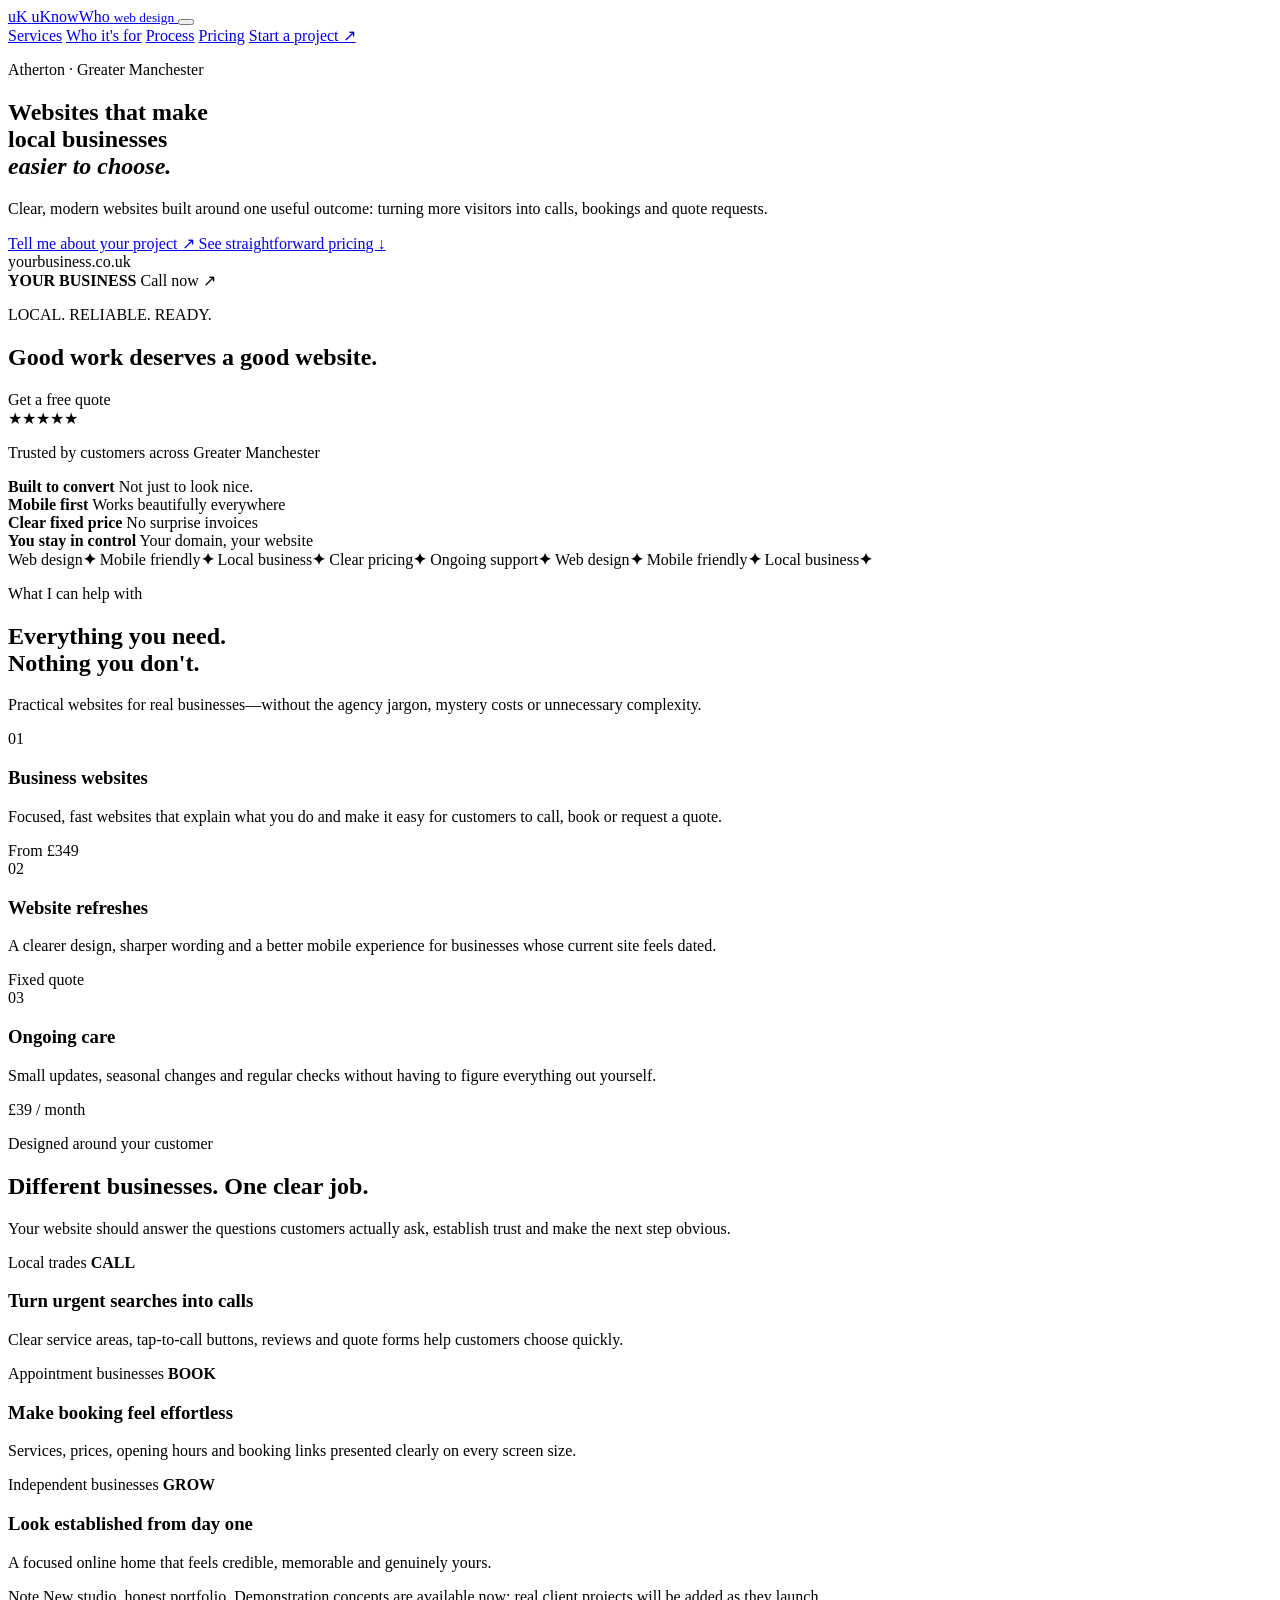
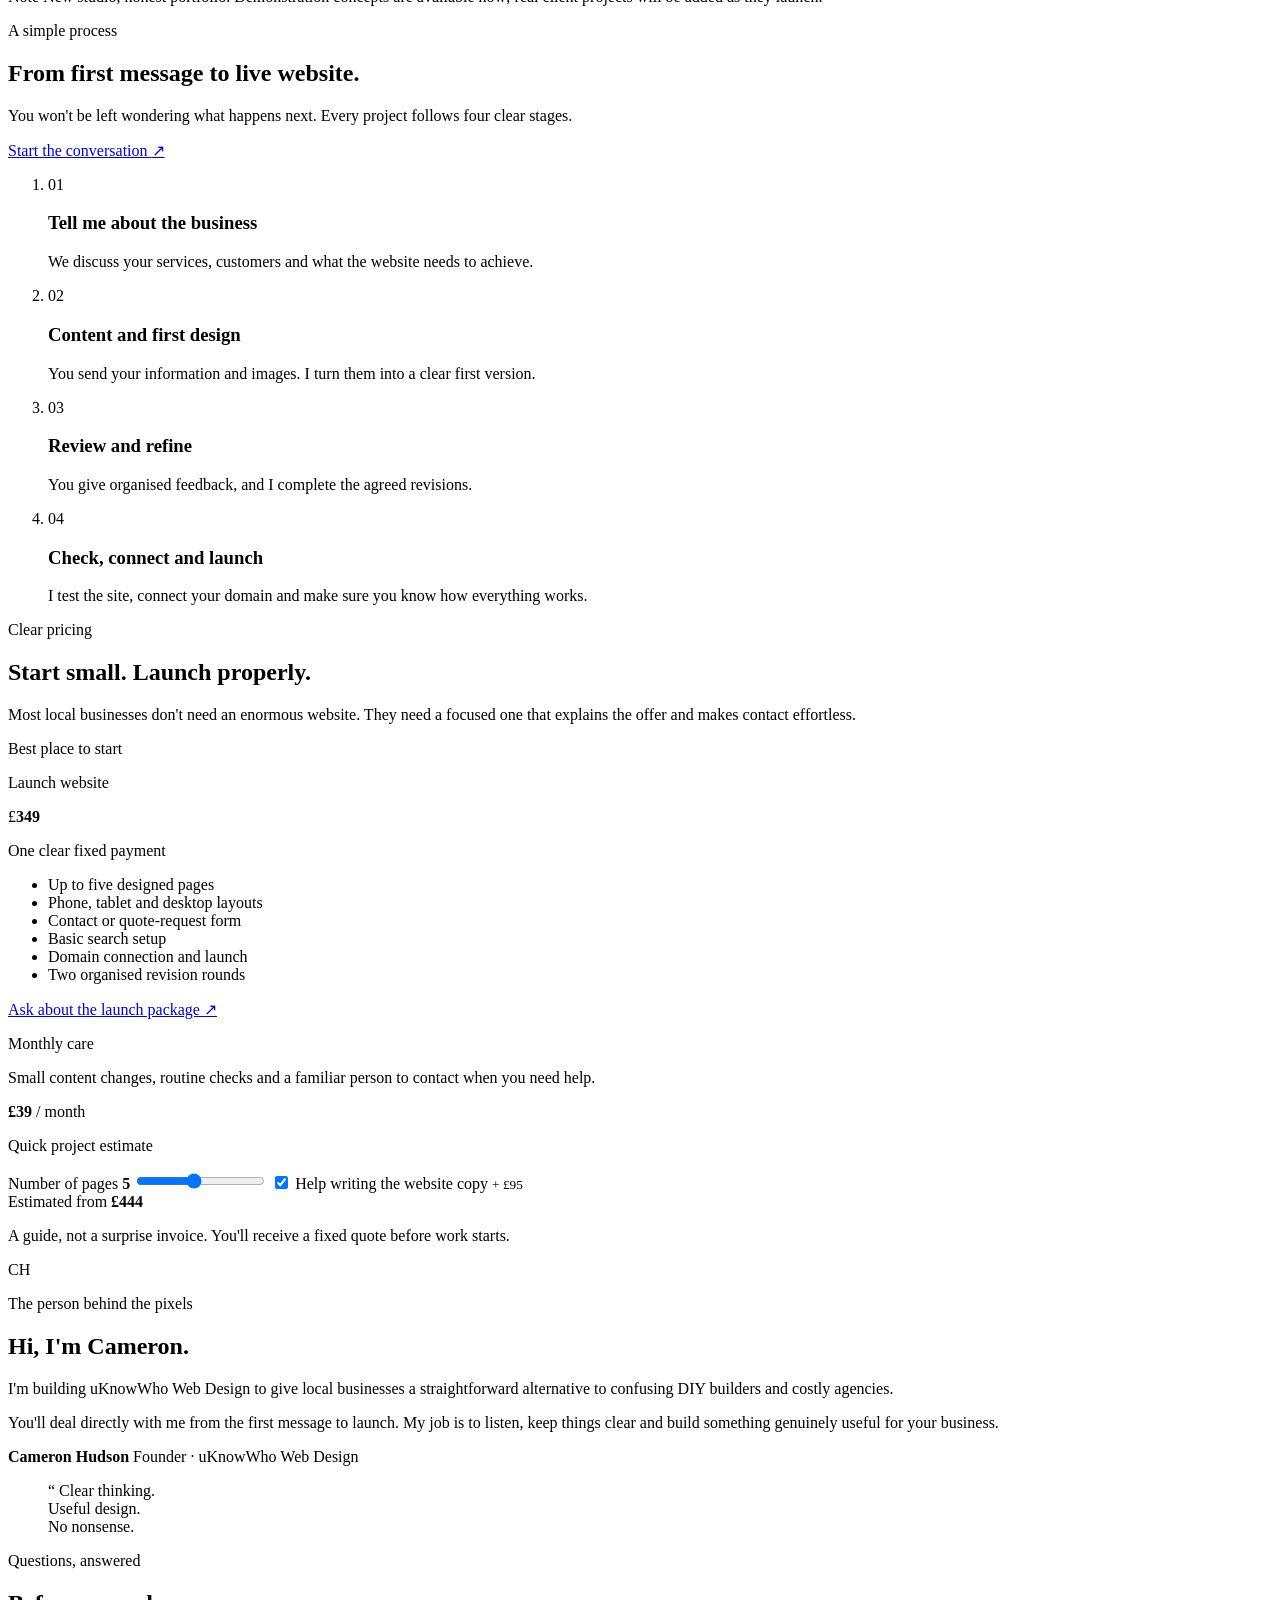
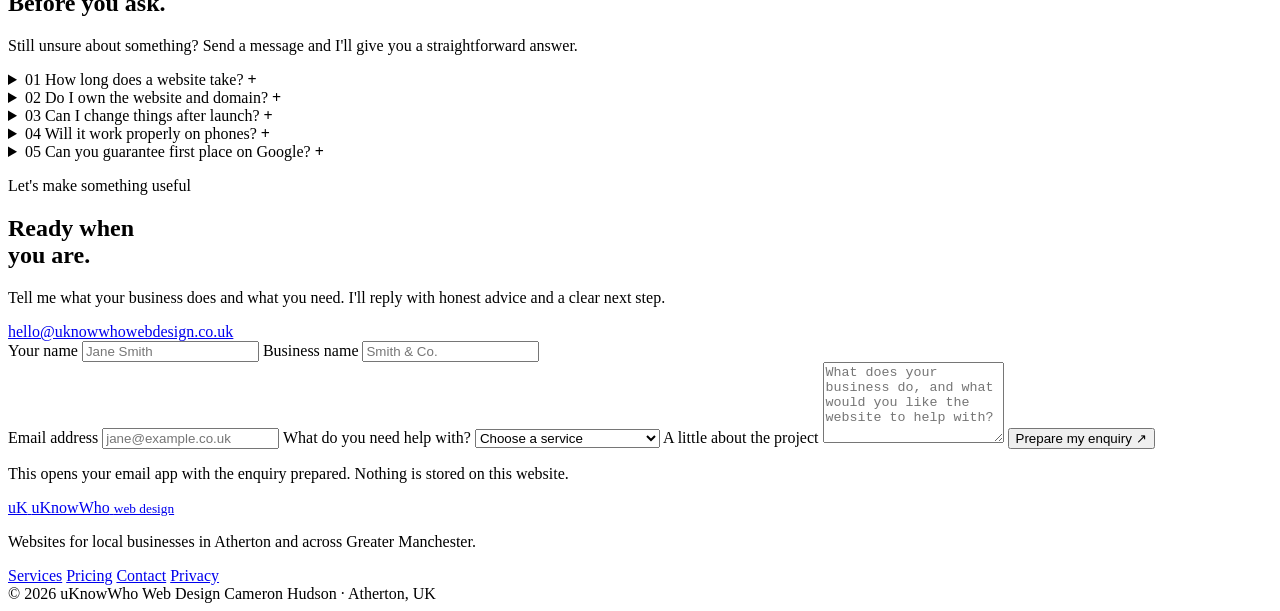
==== index.html @ abe8e31f "Add files via upload" ====
<!doctype html>
<html lang="en">
  <head>
    <meta charset="UTF-8" />
    <meta name="viewport" content="width=device-width, initial-scale=1" />
    <meta
      name="description"
      content="Clear, mobile-friendly websites for local businesses in Atherton and Greater Manchester. Fixed pricing, honest support and no agency jargon."
    />
    <meta
      name="keywords"
      content="web design Atherton, small business websites, local web designer, Greater Manchester web design"
    />
    <meta name="theme-color" content="#11120f" />
    <meta property="og:title" content="uKnowWho Web Design" />
    <meta
      property="og:description"
      content="Websites that make local businesses easier to choose."
    />
    <meta property="og:type" content="website" />
    <meta property="og:locale" content="en_GB" />
    <meta property="og:image" content="public/og.png" />
    <meta name="twitter:card" content="summary_large_image" />
    <meta name="twitter:title" content="uKnowWho Web Design" />
    <meta
      name="twitter:description"
      content="Websites that make local businesses easier to choose."
    />
    <meta name="twitter:image" content="public/og.png" />
    <title>uKnowWho Web Design | Websites for Local Businesses</title>
    <link rel="preconnect" href="https://fonts.googleapis.com" />
    <link rel="preconnect" href="https://fonts.gstatic.com" crossorigin />
    <link
      href="https://fonts.googleapis.com/css2?family=Manrope:wght@400;600;700;800&family=Space+Grotesk:wght@500;600;700&display=swap"
      rel="stylesheet"
    />
    <link rel="stylesheet" href="app/globals.css" />
    <script type="application/ld+json">
      {
        "@context": "https://schema.org",
        "@type": "ProfessionalService",
        "name": "uKnowWho Web Design",
        "description": "Clear, mobile-friendly websites for local businesses.",
        "founder": {
          "@type": "Person",
          "name": "Cameron Hudson"
        },
        "email": "hello@uknowwhowebdesign.co.uk",
        "areaServed": ["Atherton", "Greater Manchester"],
        "priceRange": "££"
      }
    </script>
    <script src="script.js" defer></script>
  </head>
  <body>
    <main>
      <header class="site-header">
        <a class="brand" href="#top" aria-label="uKnowWho Web Design home">
          <span class="brand-mark">uK</span>
          <span>uKnowWho</span>
          <small>web design</small>
        </a>

        <button
          class="menu-button"
          type="button"
          aria-label="Toggle navigation"
          aria-expanded="false"
        >
          <span></span>
          <span></span>
        </button>

        <nav class="site-nav" aria-label="Main navigation">
          <a href="#services">Services</a>
          <a href="#work">Who it's for</a>
          <a href="#process">Process</a>
          <a href="#pricing">Pricing</a>
          <a class="nav-cta" href="#contact">
            Start a project <span>↗</span>
          </a>
        </nav>
      </header>

      <section class="hero" id="top">
        <div class="hero-copy">
          <p class="eyebrow">
            <span></span>
            Atherton · Greater Manchester
          </p>
          <h1>
            Websites that make
            <br />
            local businesses
            <br />
            <em>easier to choose.</em>
          </h1>
          <p class="hero-intro">
            Clear, modern websites built around one useful outcome: turning
            more visitors into calls, bookings and quote requests.
          </p>
          <div class="hero-actions">
            <a class="button button-primary" href="#contact">
              Tell me about your project <span>↗</span>
            </a>
            <a class="text-link" href="#pricing">
              See straightforward pricing <span>↓</span>
            </a>
          </div>
        </div>

        <div class="hero-visual" aria-label="Website design preview">
          <div class="orbit orbit-one"></div>
          <div class="orbit orbit-two"></div>
          <div class="browser-card">
            <div class="browser-top">
              <div class="browser-dots">
                <span></span>
                <span></span>
                <span></span>
              </div>
              <div class="browser-url">yourbusiness.co.uk</div>
            </div>
            <div class="browser-body">
              <div class="mock-nav">
                <strong>YOUR BUSINESS</strong>
                <span>Call now ↗</span>
              </div>
              <div class="mock-copy">
                <p>LOCAL. RELIABLE. READY.</p>
                <h2>Good work deserves a good website.</h2>
                <div class="mock-button">Get a free quote</div>
              </div>
              <div class="mock-proof">
                <span>★★★★★</span>
                <p>Trusted by customers across Greater Manchester</p>
              </div>
            </div>
          </div>
          <div class="result-badge">
            <strong>Built to convert</strong>
            <span>Not just to look nice.</span>
          </div>
        </div>

        <div class="hero-proof">
          <div>
            <strong>Mobile first</strong>
            <span>Works beautifully everywhere</span>
          </div>
          <div>
            <strong>Clear fixed price</strong>
            <span>No surprise invoices</span>
          </div>
          <div>
            <strong>You stay in control</strong>
            <span>Your domain, your website</span>
          </div>
        </div>
      </section>

      <section class="marquee" aria-label="Services summary">
        <div>
          <span>Web design</span><b>✦</b>
          <span>Mobile friendly</span><b>✦</b>
          <span>Local business</span><b>✦</b>
          <span>Clear pricing</span><b>✦</b>
          <span>Ongoing support</span><b>✦</b>
          <span>Web design</span><b>✦</b>
          <span>Mobile friendly</span><b>✦</b>
          <span>Local business</span><b>✦</b>
        </div>
      </section>

      <section class="section services-section" id="services">
        <div class="section-heading">
          <p class="kicker">What I can help with</p>
          <h2>
            Everything you need.
            <br />
            Nothing you don't.
          </h2>
          <p>
            Practical websites for real businesses—without the agency jargon,
            mystery costs or unnecessary complexity.
          </p>
        </div>

        <div class="service-list">
          <article class="service-card">
            <span class="service-number">01</span>
            <div>
              <h3>Business websites</h3>
              <p>
                Focused, fast websites that explain what you do and make it easy
                for customers to call, book or request a quote.
              </p>
            </div>
            <span class="service-tag">From £349</span>
          </article>
          <article class="service-card">
            <span class="service-number">02</span>
            <div>
              <h3>Website refreshes</h3>
              <p>
                A clearer design, sharper wording and a better mobile experience
                for businesses whose current site feels dated.
              </p>
            </div>
            <span class="service-tag">Fixed quote</span>
          </article>
          <article class="service-card">
            <span class="service-number">03</span>
            <div>
              <h3>Ongoing care</h3>
              <p>
                Small updates, seasonal changes and regular checks without
                having to figure everything out yourself.
              </p>
            </div>
            <span class="service-tag">£39 / month</span>
          </article>
        </div>
      </section>

      <section class="section outcomes-section" id="work">
        <div class="section-heading split-heading">
          <div>
            <p class="kicker">Designed around your customer</p>
            <h2>Different businesses. One clear job.</h2>
          </div>
          <p>
            Your website should answer the questions customers actually ask,
            establish trust and make the next step obvious.
          </p>
        </div>

        <div class="outcome-grid">
          <article class="outcome-card outcome-1">
            <div class="outcome-top">
              <span>Local trades</span>
              <b>CALL</b>
            </div>
            <div>
              <h3>Turn urgent searches into calls</h3>
              <p>
                Clear service areas, tap-to-call buttons, reviews and quote
                forms help customers choose quickly.
              </p>
            </div>
          </article>
          <article class="outcome-card outcome-2">
            <div class="outcome-top">
              <span>Appointment businesses</span>
              <b>BOOK</b>
            </div>
            <div>
              <h3>Make booking feel effortless</h3>
              <p>
                Services, prices, opening hours and booking links presented
                clearly on every screen size.
              </p>
            </div>
          </article>
          <article class="outcome-card outcome-3">
            <div class="outcome-top">
              <span>Independent businesses</span>
              <b>GROW</b>
            </div>
            <div>
              <h3>Look established from day one</h3>
              <p>
                A focused online home that feels credible, memorable and
                genuinely yours.
              </p>
            </div>
          </article>
        </div>
        <p class="honesty-note">
          <span>Note</span>
          New studio, honest portfolio. Demonstration concepts are available
          now; real client projects will be added as they launch.
        </p>
      </section>

      <section class="section process-section" id="process">
        <div class="process-intro">
          <p class="kicker">A simple process</p>
          <h2>From first message to live website.</h2>
          <p>
            You won't be left wondering what happens next. Every project follows
            four clear stages.
          </p>
          <a class="text-link light-link" href="#contact">
            Start the conversation <span>↗</span>
          </a>
        </div>
        <ol class="process-list">
          <li>
            <span>01</span>
            <div>
              <h3>Tell me about the business</h3>
              <p>
                We discuss your services, customers and what the website needs
                to achieve.
              </p>
            </div>
          </li>
          <li>
            <span>02</span>
            <div>
              <h3>Content and first design</h3>
              <p>
                You send your information and images. I turn them into a clear
                first version.
              </p>
            </div>
          </li>
          <li>
            <span>03</span>
            <div>
              <h3>Review and refine</h3>
              <p>
                You give organised feedback, and I complete the agreed
                revisions.
              </p>
            </div>
          </li>
          <li>
            <span>04</span>
            <div>
              <h3>Check, connect and launch</h3>
              <p>
                I test the site, connect your domain and make sure you know how
                everything works.
              </p>
            </div>
          </li>
        </ol>
      </section>

      <section class="section pricing-section" id="pricing">
        <div class="section-heading split-heading">
          <div>
            <p class="kicker">Clear pricing</p>
            <h2>Start small. Launch properly.</h2>
          </div>
          <p>
            Most local businesses don't need an enormous website. They need a
            focused one that explains the offer and makes contact effortless.
          </p>
        </div>

        <div class="pricing-layout">
          <article class="price-card featured">
            <div class="popular-label">Best place to start</div>
            <p class="price-name">Launch website</p>
            <div class="price"><span>£</span><strong>349</strong></div>
            <p class="price-detail">One clear fixed payment</p>
            <ul>
              <li>Up to five designed pages</li>
              <li>Phone, tablet and desktop layouts</li>
              <li>Contact or quote-request form</li>
              <li>Basic search setup</li>
              <li>Domain connection and launch</li>
              <li>Two organised revision rounds</li>
            </ul>
            <a class="button button-dark" href="#contact">
              Ask about the launch package <span>↗</span>
            </a>
          </article>

          <div class="pricing-side">
            <article class="price-card compact">
              <div>
                <p class="price-name">Monthly care</p>
                <p>
                  Small content changes, routine checks and a familiar person to
                  contact when you need help.
                </p>
              </div>
              <div class="compact-price">
                <strong>£39</strong>
                <span>/ month</span>
              </div>
            </article>

            <article class="estimator">
              <p class="price-name">Quick project estimate</p>
              <label for="pages">
                Number of pages <strong id="page-count">5</strong>
              </label>
              <input id="pages" type="range" min="1" max="10" value="5" />
              <label class="check-row">
                <input id="copy-help" type="checkbox" checked />
                <span>
                  Help writing the website copy
                  <small>+ £95</small>
                </span>
              </label>
              <div class="estimate-result">
                <span>Estimated from</span>
                <strong id="estimate-price">£444</strong>
              </div>
              <p class="estimate-note">
                A guide, not a surprise invoice. You'll receive a fixed quote
                before work starts.
              </p>
            </article>
          </div>
        </div>
      </section>

      <section class="section about-section">
        <div class="about-card">
          <div class="about-monogram">CH</div>
          <div class="about-copy">
            <p class="kicker">The person behind the pixels</p>
            <h2>Hi, I'm Cameron.</h2>
            <p>
              I'm building uKnowWho Web Design to give local businesses a
              straightforward alternative to confusing DIY builders and costly
              agencies.
            </p>
            <p>
              You'll deal directly with me from the first message to launch. My
              job is to listen, keep things clear and build something genuinely
              useful for your business.
            </p>
            <div class="signature">
              <strong>Cameron Hudson</strong>
              <span>Founder · uKnowWho Web Design</span>
            </div>
          </div>
          <blockquote>
            <span>“</span>
            Clear thinking.
            <br />
            Useful design.
            <br />
            No nonsense.
          </blockquote>
        </div>
      </section>

      <section class="section faq-section">
        <div class="faq-heading">
          <p class="kicker">Questions, answered</p>
          <h2>Before you ask.</h2>
          <p>
            Still unsure about something? Send a message and I'll give you a
            straightforward answer.
          </p>
        </div>
        <div class="faq-list">
          <details>
            <summary>
              <span>01</span>
              How long does a website take?
              <b>+</b>
            </summary>
            <p>
              A straightforward business website normally takes 7–14 days after
              I receive your text, images and feedback. More complex projects
              are scheduled separately.
            </p>
          </details>
          <details>
            <summary>
              <span>02</span>
              Do I own the website and domain?
              <b>+</b>
            </summary>
            <p>
              Yes. Your domain and website account stay in your name. I can help
              set everything up, but you remain in control.
            </p>
          </details>
          <details>
            <summary>
              <span>03</span>
              Can I change things after launch?
              <b>+</b>
            </summary>
            <p>
              Yes. You can make changes yourself, request one-off updates, or
              choose the monthly care plan for ongoing help.
            </p>
          </details>
          <details>
            <summary>
              <span>04</span>
              Will it work properly on phones?
              <b>+</b>
            </summary>
            <p>
              Absolutely. Every website is designed and checked for phones,
              tablets and desktop screens before launch.
            </p>
          </details>
          <details>
            <summary>
              <span>05</span>
              Can you guarantee first place on Google?
              <b>+</b>
            </summary>
            <p>
              No honest designer can guarantee that. I build clean,
              search-friendly pages and can help you connect your Google
              Business Profile, but rankings depend on competition, reputation
              and ongoing marketing.
            </p>
          </details>
        </div>
      </section>

      <section class="contact-section" id="contact">
        <div class="contact-copy">
          <p class="kicker">Let's make something useful</p>
          <h2>
            Ready when
            <br />
            you are<span>.</span>
          </h2>
          <p>
            Tell me what your business does and what you need. I'll reply with
            honest advice and a clear next step.
          </p>
          <a data-contact-email href="mailto:hello@uknowwhowebdesign.co.uk">
            hello@uknowwhowebdesign.co.uk
          </a>
        </div>

        <form class="contact-form" id="contact-form">
          <div class="field-row">
            <label>
              Your name
              <input
                name="name"
                type="text"
                placeholder="Jane Smith"
                required
              />
            </label>
            <label>
              Business name
              <input
                name="business"
                type="text"
                placeholder="Smith & Co."
              />
            </label>
          </div>
          <label>
            Email address
            <input
              name="email"
              type="email"
              placeholder="jane@example.co.uk"
              required
            />
          </label>
          <label>
            What do you need help with?
            <select name="service" required>
              <option value="" disabled selected>Choose a service</option>
              <option>New business website</option>
              <option>Refresh an existing website</option>
              <option>Website care and updates</option>
              <option>Not sure yet</option>
            </select>
          </label>
          <label>
            A little about the project
            <textarea
              name="message"
              rows="5"
              placeholder="What does your business do, and what would you like the website to help with?"
              required
            ></textarea>
          </label>
          <button class="button button-primary form-button" type="submit">
            Prepare my enquiry <span>↗</span>
          </button>
          <p class="form-note">
            This opens your email app with the enquiry prepared. Nothing is
            stored on this website.
          </p>
        </form>
      </section>

      <footer>
        <a class="brand footer-brand" href="#top">
          <span class="brand-mark">uK</span>
          <span>uKnowWho</span>
          <small>web design</small>
        </a>
        <p>
          Websites for local businesses in Atherton and across Greater
          Manchester.
        </p>
        <div class="footer-links">
          <a href="#services">Services</a>
          <a href="#pricing">Pricing</a>
          <a href="#contact">Contact</a>
          <a href="privacy.html">Privacy</a>
        </div>
        <div class="footer-bottom">
          <span>© <span id="current-year"></span> uKnowWho Web Design</span>
          <span>Cameron Hudson · Atherton, UK</span>
        </div>
      </footer>
    </main>
  </body>
</html>
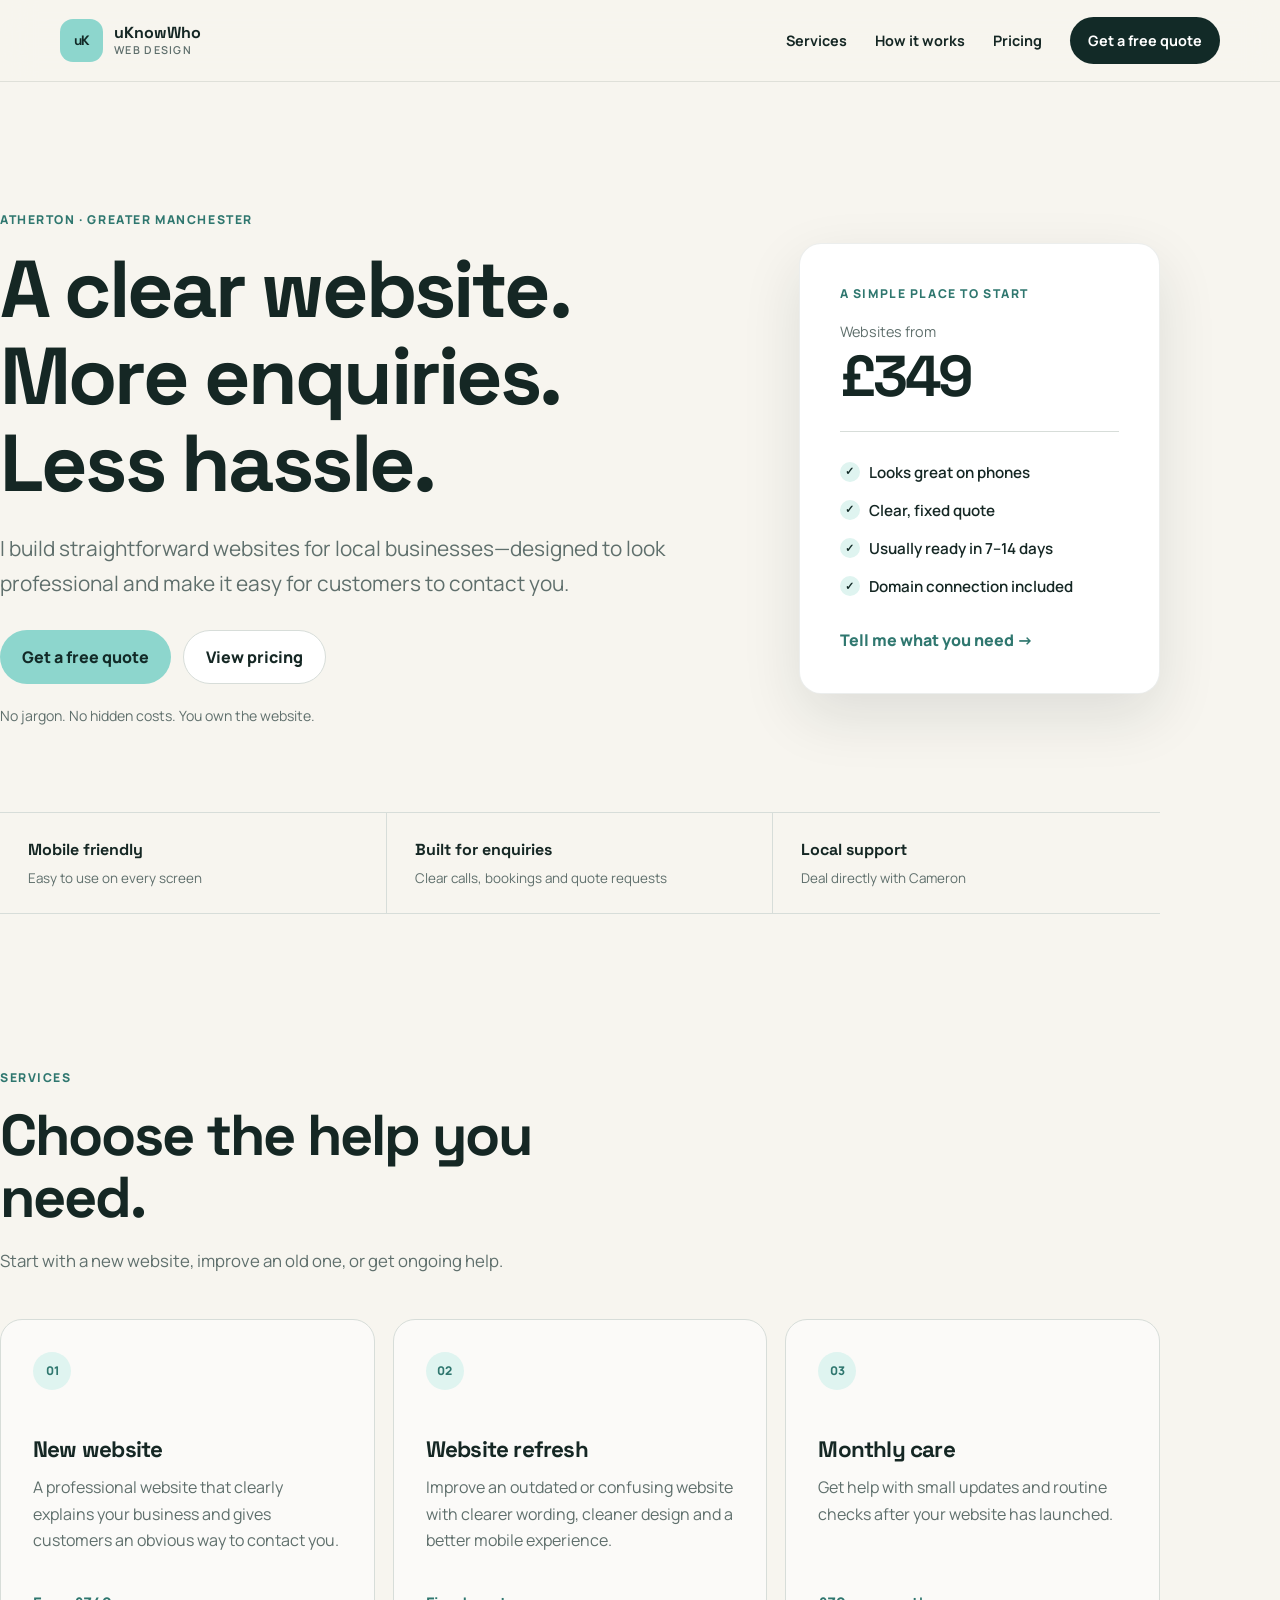
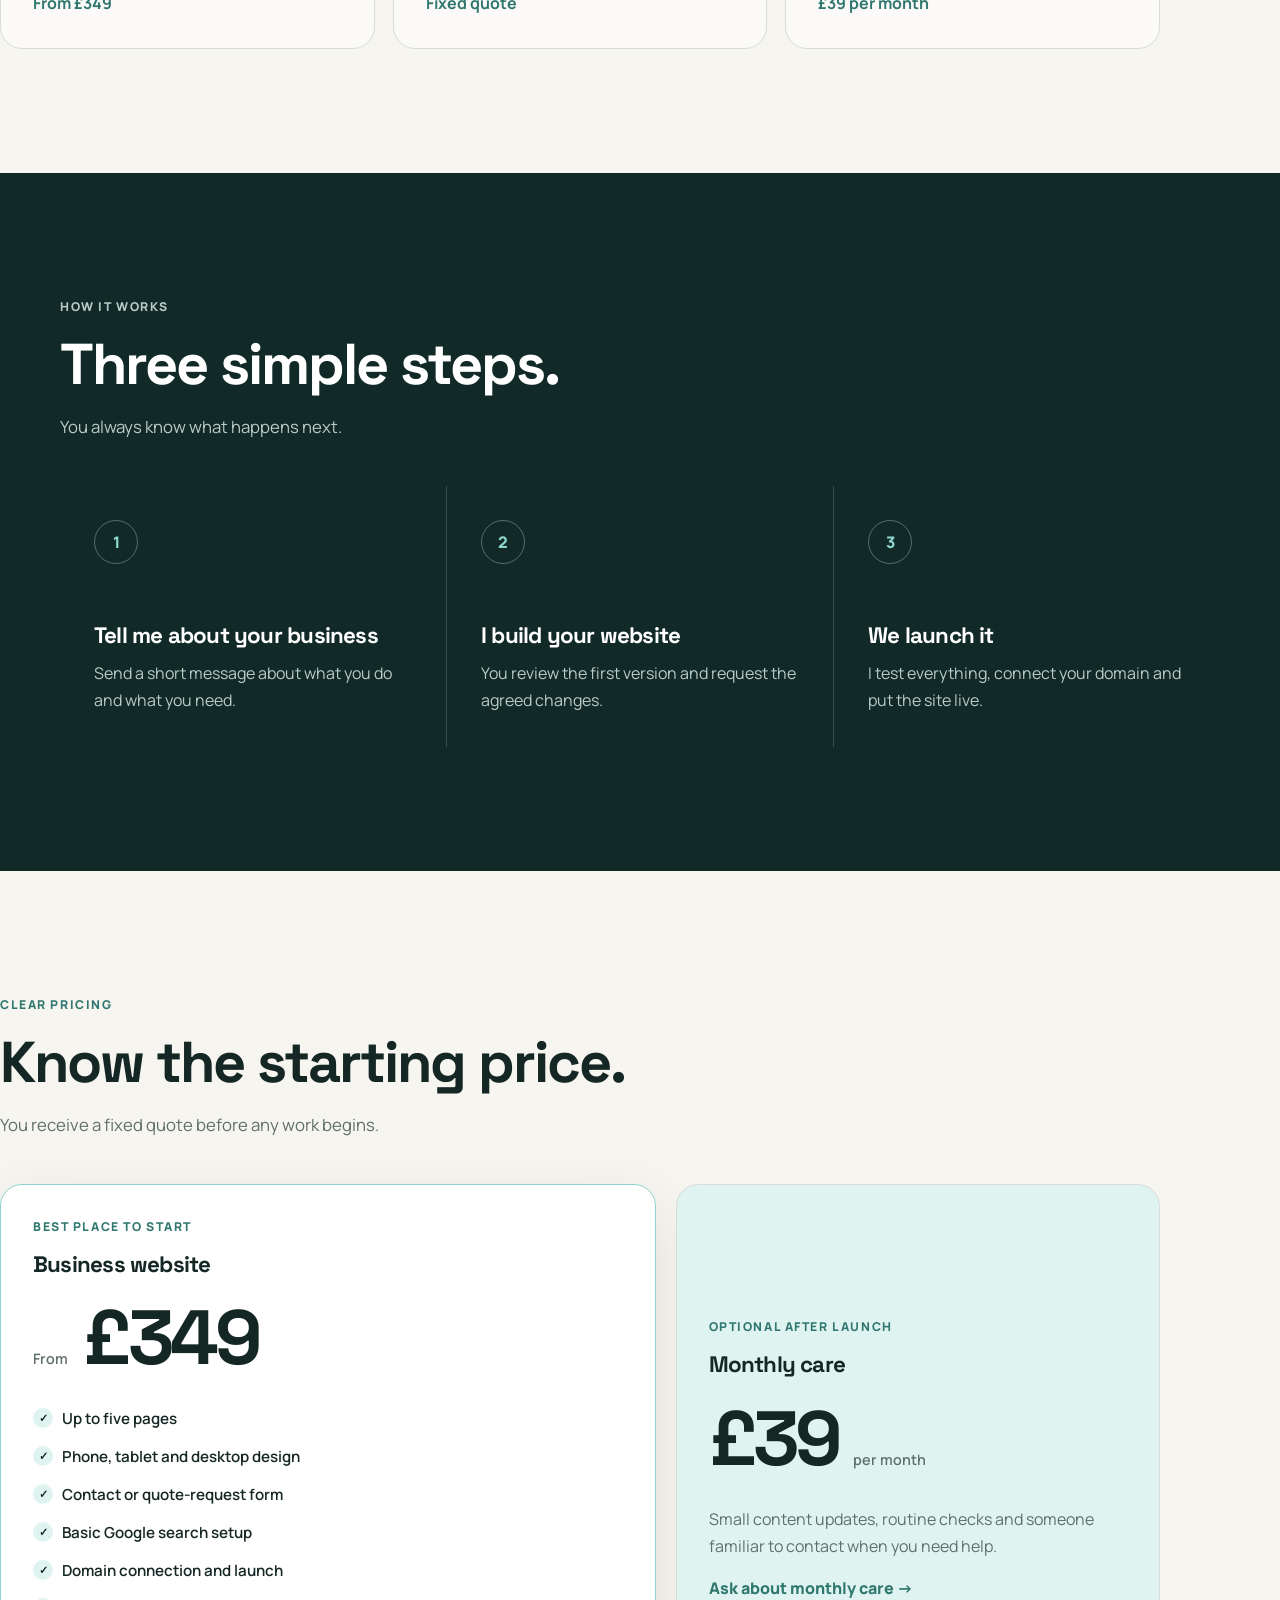
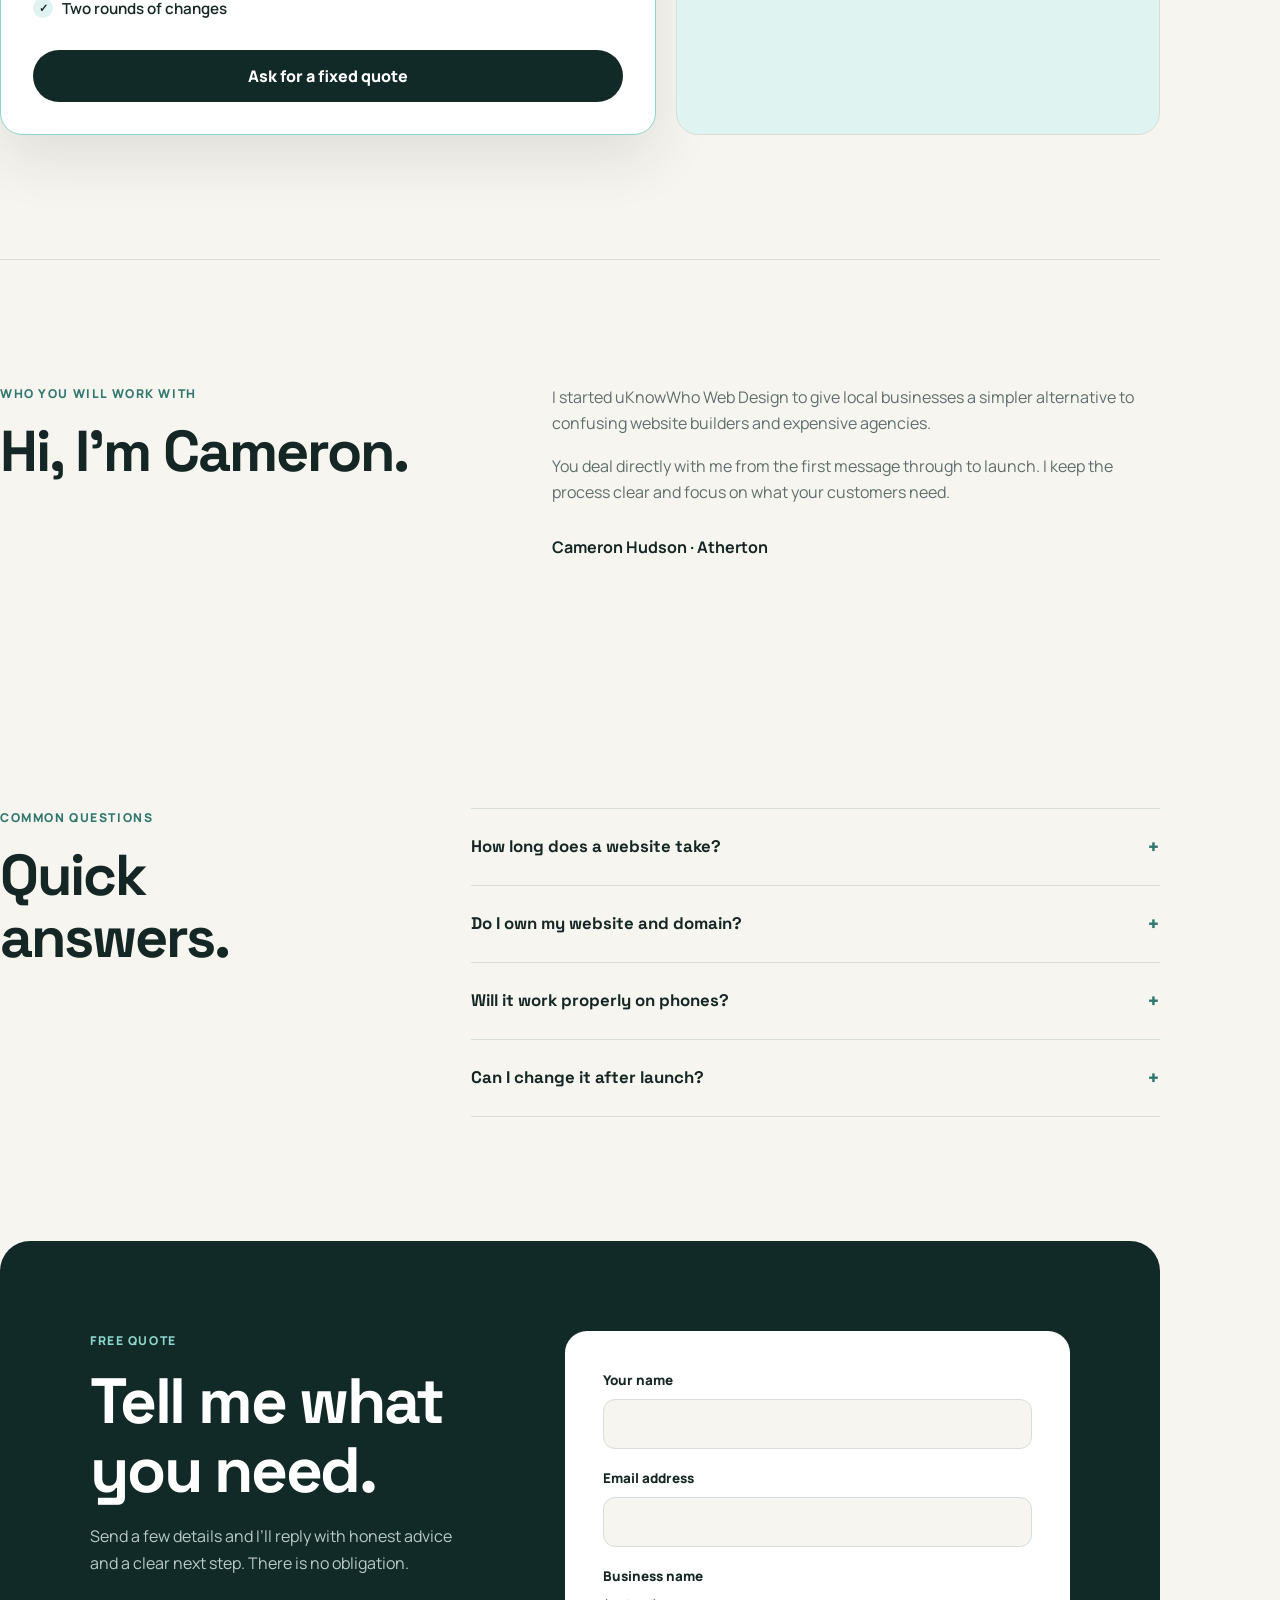
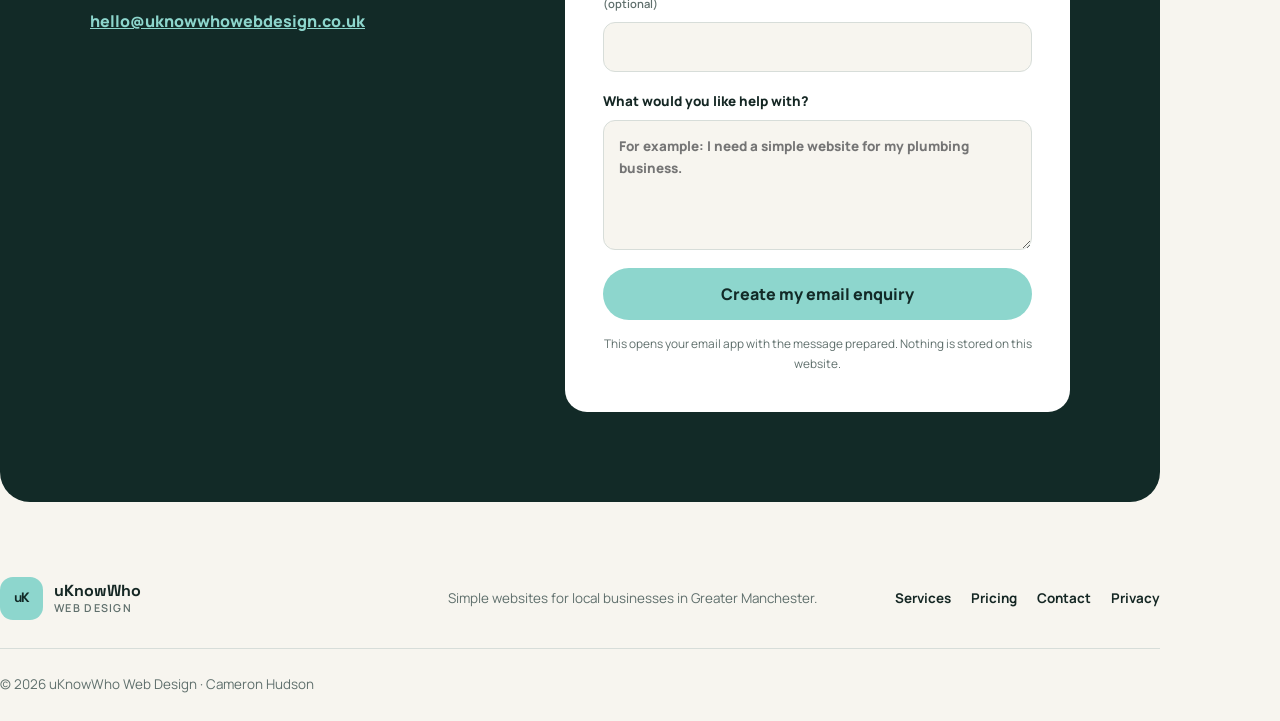
==== commit 61b16d8f: "Simplify website experience" ====
--- a/index.html
+++ b/index.html
@@ -2,36 +2,35 @@
 <html lang="en">
   <head>
     <meta charset="UTF-8" />
-    <meta name="viewport" content="width=device-width, initial-scale=1" />
+    <meta name="viewport" content="width=device-width, initial-scale=1.0" />
     <meta
       name="description"
-      content="Clear, mobile-friendly websites for local businesses in Atherton and Greater Manchester. Fixed pricing, honest support and no agency jargon."
+      content="Simple, mobile-friendly websites for local businesses in Atherton and Greater Manchester. Clear pricing from £349."
     />
     <meta
       name="keywords"
       content="web design Atherton, small business websites, local web designer, Greater Manchester web design"
     />
-    <meta name="theme-color" content="#11120f" />
+    <meta name="author" content="Cameron Hudson" />
     <meta property="og:title" content="uKnowWho Web Design" />
     <meta
       property="og:description"
-      content="Websites that make local businesses easier to choose."
+      content="Simple websites that help local businesses get more enquiries."
     />
     <meta property="og:type" content="website" />
-    <meta property="og:locale" content="en_GB" />
     <meta property="og:image" content="public/og.png" />
     <meta name="twitter:card" content="summary_large_image" />
     <meta name="twitter:title" content="uKnowWho Web Design" />
     <meta
       name="twitter:description"
-      content="Websites that make local businesses easier to choose."
+      content="Simple websites that help local businesses get more enquiries."
     />
     <meta name="twitter:image" content="public/og.png" />
-    <title>uKnowWho Web Design | Websites for Local Businesses</title>
+    <title>uKnowWho Web Design | Simple Websites for Local Businesses</title>
     <link rel="preconnect" href="https://fonts.googleapis.com" />
     <link rel="preconnect" href="https://fonts.gstatic.com" crossorigin />
     <link
-      href="https://fonts.googleapis.com/css2?family=Manrope:wght@400;600;700;800&family=Space+Grotesk:wght@500;600;700&display=swap"
+      href="https://fonts.googleapis.com/css2?family=Manrope:wght@400;600;700;800&family=Space+Grotesk:wght@600;700&display=swap"
       rel="stylesheet"
     />
     <link rel="stylesheet" href="app/globals.css" />
@@ -40,7 +39,7 @@
         "@context": "https://schema.org",
         "@type": "ProfessionalService",
         "name": "uKnowWho Web Design",
-        "description": "Clear, mobile-friendly websites for local businesses.",
+        "description": "Simple, mobile-friendly websites for local businesses.",
         "founder": {
           "@type": "Person",
           "name": "Cameron Hudson"
@@ -53,462 +52,233 @@
     <script src="script.js" defer></script>
   </head>
   <body>
+    <header class="site-header">
+      <a class="brand" href="#top" aria-label="uKnowWho Web Design home">
+        <span class="brand-mark">uK</span>
+        <span class="brand-name">uKnowWho <small>web design</small></span>
+      </a>
+
+      <button
+        class="menu-button"
+        type="button"
+        aria-label="Open navigation"
+        aria-expanded="false"
+      >
+        <span></span>
+        <span></span>
+      </button>
+
+      <nav class="site-nav" aria-label="Main navigation">
+        <a href="#services">Services</a>
+        <a href="#process">How it works</a>
+        <a href="#pricing">Pricing</a>
+        <a class="nav-cta" href="#contact">Get a free quote</a>
+      </nav>
+    </header>
+
     <main>
-      <header class="site-header">
-        <a class="brand" href="#top" aria-label="uKnowWho Web Design home">
-          <span class="brand-mark">uK</span>
-          <span>uKnowWho</span>
-          <small>web design</small>
-        </a>
-
-        <button
-          class="menu-button"
-          type="button"
-          aria-label="Toggle navigation"
-          aria-expanded="false"
-        >
-          <span></span>
-          <span></span>
-        </button>
-
-        <nav class="site-nav" aria-label="Main navigation">
-          <a href="#services">Services</a>
-          <a href="#work">Who it's for</a>
-          <a href="#process">Process</a>
-          <a href="#pricing">Pricing</a>
-          <a class="nav-cta" href="#contact">
-            Start a project <span>↗</span>
-          </a>
-        </nav>
-      </header>
-
       <section class="hero" id="top">
         <div class="hero-copy">
-          <p class="eyebrow">
-            <span></span>
-            Atherton · Greater Manchester
-          </p>
-          <h1>
-            Websites that make
-            <br />
-            local businesses
-            <br />
-            <em>easier to choose.</em>
-          </h1>
+          <p class="eyebrow">Atherton · Greater Manchester</p>
+          <h1>A clear website. More enquiries. Less hassle.</h1>
           <p class="hero-intro">
-            Clear, modern websites built around one useful outcome: turning
-            more visitors into calls, bookings and quote requests.
+            I build straightforward websites for local businesses—designed to
+            look professional and make it easy for customers to contact you.
           </p>
           <div class="hero-actions">
-            <a class="button button-primary" href="#contact">
-              Tell me about your project <span>↗</span>
-            </a>
-            <a class="text-link" href="#pricing">
-              See straightforward pricing <span>↓</span>
-            </a>
+            <a class="button button-primary" href="#contact">Get a free quote</a>
+            <a class="button button-secondary" href="#pricing">View pricing</a>
           </div>
-        </div>
-
-        <div class="hero-visual" aria-label="Website design preview">
-          <div class="orbit orbit-one"></div>
-          <div class="orbit orbit-two"></div>
-          <div class="browser-card">
-            <div class="browser-top">
-              <div class="browser-dots">
-                <span></span>
-                <span></span>
-                <span></span>
-              </div>
-              <div class="browser-url">yourbusiness.co.uk</div>
-            </div>
-            <div class="browser-body">
-              <div class="mock-nav">
-                <strong>YOUR BUSINESS</strong>
-                <span>Call now ↗</span>
-              </div>
-              <div class="mock-copy">
-                <p>LOCAL. RELIABLE. READY.</p>
-                <h2>Good work deserves a good website.</h2>
-                <div class="mock-button">Get a free quote</div>
-              </div>
-              <div class="mock-proof">
-                <span>★★★★★</span>
-                <p>Trusted by customers across Greater Manchester</p>
-              </div>
-            </div>
+          <p class="hero-note">No jargon. No hidden costs. You own the website.</p>
+        </div>
+
+        <aside class="quick-card" aria-label="Website package summary">
+          <p class="card-label">A simple place to start</p>
+          <div class="quick-price">
+            <span>Websites from</span>
+            <strong>&pound;349</strong>
           </div>
-          <div class="result-badge">
-            <strong>Built to convert</strong>
-            <span>Not just to look nice.</span>
-          </div>
-        </div>
-
-        <div class="hero-proof">
-          <div>
-            <strong>Mobile first</strong>
-            <span>Works beautifully everywhere</span>
-          </div>
-          <div>
-            <strong>Clear fixed price</strong>
-            <span>No surprise invoices</span>
-          </div>
-          <div>
-            <strong>You stay in control</strong>
-            <span>Your domain, your website</span>
-          </div>
-        </div>
-      </section>
-
-      <section class="marquee" aria-label="Services summary">
-        <div>
-          <span>Web design</span><b>✦</b>
-          <span>Mobile friendly</span><b>✦</b>
-          <span>Local business</span><b>✦</b>
-          <span>Clear pricing</span><b>✦</b>
-          <span>Ongoing support</span><b>✦</b>
-          <span>Web design</span><b>✦</b>
-          <span>Mobile friendly</span><b>✦</b>
-          <span>Local business</span><b>✦</b>
-        </div>
-      </section>
-
-      <section class="section services-section" id="services">
+          <ul class="check-list">
+            <li>Looks great on phones</li>
+            <li>Clear, fixed quote</li>
+            <li>Usually ready in 7–14 days</li>
+            <li>Domain connection included</li>
+          </ul>
+          <a class="text-link" href="#contact">Tell me what you need →</a>
+        </aside>
+      </section>
+
+      <section class="trust-strip" aria-label="Key benefits">
+        <div>
+          <strong>Mobile friendly</strong>
+          <span>Easy to use on every screen</span>
+        </div>
+        <div>
+          <strong>Built for enquiries</strong>
+          <span>Clear calls, bookings and quote requests</span>
+        </div>
+        <div>
+          <strong>Local support</strong>
+          <span>Deal directly with Cameron</span>
+        </div>
+      </section>
+
+      <section class="section" id="services">
         <div class="section-heading">
-          <p class="kicker">What I can help with</p>
-          <h2>
-            Everything you need.
-            <br />
-            Nothing you don't.
-          </h2>
-          <p>
-            Practical websites for real businesses—without the agency jargon,
-            mystery costs or unnecessary complexity.
-          </p>
-        </div>
-
-        <div class="service-list">
-          <article class="service-card">
-            <span class="service-number">01</span>
+          <p class="kicker">Services</p>
+          <h2>Choose the help you need.</h2>
+          <p>Start with a new website, improve an old one, or get ongoing help.</p>
+        </div>
+
+        <div class="service-grid">
+          <article class="simple-card">
+            <span class="card-number">01</span>
+            <h3>New website</h3>
+            <p>
+              A professional website that clearly explains your business and
+              gives customers an obvious way to contact you.
+            </p>
+            <strong>From &pound;349</strong>
+          </article>
+          <article class="simple-card">
+            <span class="card-number">02</span>
+            <h3>Website refresh</h3>
+            <p>
+              Improve an outdated or confusing website with clearer wording,
+              cleaner design and a better mobile experience.
+            </p>
+            <strong>Fixed quote</strong>
+          </article>
+          <article class="simple-card">
+            <span class="card-number">03</span>
+            <h3>Monthly care</h3>
+            <p>
+              Get help with small updates and routine checks after your website
+              has launched.
+            </p>
+            <strong>&pound;39 per month</strong>
+          </article>
+        </div>
+      </section>
+
+      <section class="section process-section" id="process">
+        <div class="section-heading">
+          <p class="kicker">How it works</p>
+          <h2>Three simple steps.</h2>
+          <p>You always know what happens next.</p>
+        </div>
+
+        <ol class="steps">
+          <li>
+            <span>1</span>
             <div>
-              <h3>Business websites</h3>
-              <p>
-                Focused, fast websites that explain what you do and make it easy
-                for customers to call, book or request a quote.
-              </p>
-            </div>
-            <span class="service-tag">From £349</span>
-          </article>
-          <article class="service-card">
-            <span class="service-number">02</span>
-            <div>
-              <h3>Website refreshes</h3>
-              <p>
-                A clearer design, sharper wording and a better mobile experience
-                for businesses whose current site feels dated.
-              </p>
-            </div>
-            <span class="service-tag">Fixed quote</span>
-          </article>
-          <article class="service-card">
-            <span class="service-number">03</span>
-            <div>
-              <h3>Ongoing care</h3>
-              <p>
-                Small updates, seasonal changes and regular checks without
-                having to figure everything out yourself.
-              </p>
-            </div>
-            <span class="service-tag">£39 / month</span>
-          </article>
-        </div>
-      </section>
-
-      <section class="section outcomes-section" id="work">
-        <div class="section-heading split-heading">
-          <div>
-            <p class="kicker">Designed around your customer</p>
-            <h2>Different businesses. One clear job.</h2>
-          </div>
-          <p>
-            Your website should answer the questions customers actually ask,
-            establish trust and make the next step obvious.
-          </p>
-        </div>
-
-        <div class="outcome-grid">
-          <article class="outcome-card outcome-1">
-            <div class="outcome-top">
-              <span>Local trades</span>
-              <b>CALL</b>
-            </div>
-            <div>
-              <h3>Turn urgent searches into calls</h3>
-              <p>
-                Clear service areas, tap-to-call buttons, reviews and quote
-                forms help customers choose quickly.
-              </p>
-            </div>
-          </article>
-          <article class="outcome-card outcome-2">
-            <div class="outcome-top">
-              <span>Appointment businesses</span>
-              <b>BOOK</b>
-            </div>
-            <div>
-              <h3>Make booking feel effortless</h3>
-              <p>
-                Services, prices, opening hours and booking links presented
-                clearly on every screen size.
-              </p>
-            </div>
-          </article>
-          <article class="outcome-card outcome-3">
-            <div class="outcome-top">
-              <span>Independent businesses</span>
-              <b>GROW</b>
-            </div>
-            <div>
-              <h3>Look established from day one</h3>
-              <p>
-                A focused online home that feels credible, memorable and
-                genuinely yours.
-              </p>
-            </div>
-          </article>
-        </div>
-        <p class="honesty-note">
-          <span>Note</span>
-          New studio, honest portfolio. Demonstration concepts are available
-          now; real client projects will be added as they launch.
-        </p>
-      </section>
-
-      <section class="section process-section" id="process">
-        <div class="process-intro">
-          <p class="kicker">A simple process</p>
-          <h2>From first message to live website.</h2>
-          <p>
-            You won't be left wondering what happens next. Every project follows
-            four clear stages.
-          </p>
-          <a class="text-link light-link" href="#contact">
-            Start the conversation <span>↗</span>
-          </a>
-        </div>
-        <ol class="process-list">
-          <li>
-            <span>01</span>
-            <div>
-              <h3>Tell me about the business</h3>
-              <p>
-                We discuss your services, customers and what the website needs
-                to achieve.
-              </p>
+              <h3>Tell me about your business</h3>
+              <p>Send a short message about what you do and what you need.</p>
             </div>
           </li>
           <li>
-            <span>02</span>
+            <span>2</span>
             <div>
-              <h3>Content and first design</h3>
-              <p>
-                You send your information and images. I turn them into a clear
-                first version.
-              </p>
+              <h3>I build your website</h3>
+              <p>You review the first version and request the agreed changes.</p>
             </div>
           </li>
           <li>
-            <span>03</span>
+            <span>3</span>
             <div>
-              <h3>Review and refine</h3>
-              <p>
-                You give organised feedback, and I complete the agreed
-                revisions.
-              </p>
-            </div>
-          </li>
-          <li>
-            <span>04</span>
-            <div>
-              <h3>Check, connect and launch</h3>
-              <p>
-                I test the site, connect your domain and make sure you know how
-                everything works.
-              </p>
+              <h3>We launch it</h3>
+              <p>I test everything, connect your domain and put the site live.</p>
             </div>
           </li>
         </ol>
       </section>
 
-      <section class="section pricing-section" id="pricing">
-        <div class="section-heading split-heading">
-          <div>
-            <p class="kicker">Clear pricing</p>
-            <h2>Start small. Launch properly.</h2>
-          </div>
+      <section class="section" id="pricing">
+        <div class="section-heading">
+          <p class="kicker">Clear pricing</p>
+          <h2>Know the starting price.</h2>
+          <p>You receive a fixed quote before any work begins.</p>
+        </div>
+
+        <div class="pricing-grid">
+          <article class="price-card featured">
+            <p class="card-label">Best place to start</p>
+            <h3>Business website</h3>
+            <p class="price"><span>From</span> &pound;349</p>
+            <ul class="check-list">
+              <li>Up to five pages</li>
+              <li>Phone, tablet and desktop design</li>
+              <li>Contact or quote-request form</li>
+              <li>Basic Google search setup</li>
+              <li>Domain connection and launch</li>
+              <li>Two rounds of changes</li>
+            </ul>
+            <a class="button button-dark" href="#contact">Ask for a fixed quote</a>
+          </article>
+
+          <article class="price-card">
+            <p class="card-label">Optional after launch</p>
+            <h3>Monthly care</h3>
+            <p class="price">&pound;39 <span>per month</span></p>
+            <p>
+              Small content updates, routine checks and someone familiar to
+              contact when you need help.
+            </p>
+            <a class="text-link" href="#contact">Ask about monthly care →</a>
+          </article>
+        </div>
+      </section>
+
+      <section class="section about-section">
+        <div>
+          <p class="kicker">Who you will work with</p>
+          <h2>Hi, I’m Cameron.</h2>
+        </div>
+        <div>
           <p>
-            Most local businesses don't need an enormous website. They need a
-            focused one that explains the offer and makes contact effortless.
-          </p>
-        </div>
-
-        <div class="pricing-layout">
-          <article class="price-card featured">
-            <div class="popular-label">Best place to start</div>
-            <p class="price-name">Launch website</p>
-            <div class="price"><span>£</span><strong>349</strong></div>
-            <p class="price-detail">One clear fixed payment</p>
-            <ul>
-              <li>Up to five designed pages</li>
-              <li>Phone, tablet and desktop layouts</li>
-              <li>Contact or quote-request form</li>
-              <li>Basic search setup</li>
-              <li>Domain connection and launch</li>
-              <li>Two organised revision rounds</li>
-            </ul>
-            <a class="button button-dark" href="#contact">
-              Ask about the launch package <span>↗</span>
-            </a>
-          </article>
-
-          <div class="pricing-side">
-            <article class="price-card compact">
-              <div>
-                <p class="price-name">Monthly care</p>
-                <p>
-                  Small content changes, routine checks and a familiar person to
-                  contact when you need help.
-                </p>
-              </div>
-              <div class="compact-price">
-                <strong>£39</strong>
-                <span>/ month</span>
-              </div>
-            </article>
-
-            <article class="estimator">
-              <p class="price-name">Quick project estimate</p>
-              <label for="pages">
-                Number of pages <strong id="page-count">5</strong>
-              </label>
-              <input id="pages" type="range" min="1" max="10" value="5" />
-              <label class="check-row">
-                <input id="copy-help" type="checkbox" checked />
-                <span>
-                  Help writing the website copy
-                  <small>+ £95</small>
-                </span>
-              </label>
-              <div class="estimate-result">
-                <span>Estimated from</span>
-                <strong id="estimate-price">£444</strong>
-              </div>
-              <p class="estimate-note">
-                A guide, not a surprise invoice. You'll receive a fixed quote
-                before work starts.
-              </p>
-            </article>
-          </div>
-        </div>
-      </section>
-
-      <section class="section about-section">
-        <div class="about-card">
-          <div class="about-monogram">CH</div>
-          <div class="about-copy">
-            <p class="kicker">The person behind the pixels</p>
-            <h2>Hi, I'm Cameron.</h2>
-            <p>
-              I'm building uKnowWho Web Design to give local businesses a
-              straightforward alternative to confusing DIY builders and costly
-              agencies.
-            </p>
-            <p>
-              You'll deal directly with me from the first message to launch. My
-              job is to listen, keep things clear and build something genuinely
-              useful for your business.
-            </p>
-            <div class="signature">
-              <strong>Cameron Hudson</strong>
-              <span>Founder · uKnowWho Web Design</span>
-            </div>
-          </div>
-          <blockquote>
-            <span>“</span>
-            Clear thinking.
-            <br />
-            Useful design.
-            <br />
-            No nonsense.
-          </blockquote>
+            I started uKnowWho Web Design to give local businesses a simpler
+            alternative to confusing website builders and expensive agencies.
+          </p>
+          <p>
+            You deal directly with me from the first message through to launch.
+            I keep the process clear and focus on what your customers need.
+          </p>
+          <strong>Cameron Hudson · Atherton</strong>
         </div>
       </section>
 
       <section class="section faq-section">
-        <div class="faq-heading">
-          <p class="kicker">Questions, answered</p>
-          <h2>Before you ask.</h2>
-          <p>
-            Still unsure about something? Send a message and I'll give you a
-            straightforward answer.
-          </p>
+        <div class="section-heading">
+          <p class="kicker">Common questions</p>
+          <h2>Quick answers.</h2>
         </div>
         <div class="faq-list">
           <details>
-            <summary>
-              <span>01</span>
-              How long does a website take?
-              <b>+</b>
-            </summary>
-            <p>
-              A straightforward business website normally takes 7–14 days after
-              I receive your text, images and feedback. More complex projects
-              are scheduled separately.
+            <summary>How long does a website take?<span>+</span></summary>
+            <p>
+              A straightforward business website normally takes 7–14 days once
+              I have your text, images and feedback.
             </p>
           </details>
           <details>
-            <summary>
-              <span>02</span>
-              Do I own the website and domain?
-              <b>+</b>
-            </summary>
-            <p>
-              Yes. Your domain and website account stay in your name. I can help
-              set everything up, but you remain in control.
+            <summary>Do I own my website and domain?<span>+</span></summary>
+            <p>
+              Yes. Your domain and website stay in your name, so you remain in
+              control.
             </p>
           </details>
           <details>
-            <summary>
-              <span>03</span>
-              Can I change things after launch?
-              <b>+</b>
-            </summary>
-            <p>
-              Yes. You can make changes yourself, request one-off updates, or
-              choose the monthly care plan for ongoing help.
+            <summary>Will it work properly on phones?<span>+</span></summary>
+            <p>
+              Yes. Every website is designed and checked for phones, tablets
+              and desktop screens.
             </p>
           </details>
           <details>
-            <summary>
-              <span>04</span>
-              Will it work properly on phones?
-              <b>+</b>
-            </summary>
-            <p>
-              Absolutely. Every website is designed and checked for phones,
-              tablets and desktop screens before launch.
-            </p>
-          </details>
-          <details>
-            <summary>
-              <span>05</span>
-              Can you guarantee first place on Google?
-              <b>+</b>
-            </summary>
-            <p>
-              No honest designer can guarantee that. I build clean,
-              search-friendly pages and can help you connect your Google
-              Business Profile, but rankings depend on competition, reputation
-              and ongoing marketing.
+            <summary>Can I change it after launch?<span>+</span></summary>
+            <p>
+              Yes. You can request one-off updates or choose monthly care for
+              ongoing help.
             </p>
           </details>
         </div>
@@ -516,15 +286,11 @@
 
       <section class="contact-section" id="contact">
         <div class="contact-copy">
-          <p class="kicker">Let's make something useful</p>
-          <h2>
-            Ready when
-            <br />
-            you are<span>.</span>
-          </h2>
+          <p class="kicker">Free quote</p>
+          <h2>Tell me what you need.</h2>
           <p>
-            Tell me what your business does and what you need. I'll reply with
-            honest advice and a clear next step.
+            Send a few details and I’ll reply with honest advice and a clear
+            next step. There is no obligation.
           </p>
           <a data-contact-email href="mailto:hello@uknowwhowebdesign.co.uk">
             hello@uknowwhowebdesign.co.uk
@@ -532,84 +298,53 @@
         </div>
 
         <form class="contact-form" id="contact-form">
-          <div class="field-row">
-            <label>
-              Your name
-              <input
-                name="name"
-                type="text"
-                placeholder="Jane Smith"
-                required
-              />
-            </label>
-            <label>
-              Business name
-              <input
-                name="business"
-                type="text"
-                placeholder="Smith & Co."
-              />
-            </label>
-          </div>
+          <label>
+            Your name
+            <input name="name" type="text" autocomplete="name" required />
+          </label>
           <label>
             Email address
-            <input
-              name="email"
-              type="email"
-              placeholder="jane@example.co.uk"
-              required
-            />
+            <input name="email" type="email" autocomplete="email" required />
           </label>
           <label>
-            What do you need help with?
-            <select name="service" required>
-              <option value="" disabled selected>Choose a service</option>
-              <option>New business website</option>
-              <option>Refresh an existing website</option>
-              <option>Website care and updates</option>
-              <option>Not sure yet</option>
-            </select>
+            Business name <small>(optional)</small>
+            <input name="business" type="text" autocomplete="organization" />
           </label>
           <label>
-            A little about the project
+            What would you like help with?
             <textarea
               name="message"
-              rows="5"
-              placeholder="What does your business do, and what would you like the website to help with?"
+              rows="4"
+              placeholder="For example: I need a simple website for my plumbing business."
               required
             ></textarea>
           </label>
           <button class="button button-primary form-button" type="submit">
-            Prepare my enquiry <span>↗</span>
+            Create my email enquiry
           </button>
           <p class="form-note">
-            This opens your email app with the enquiry prepared. Nothing is
+            This opens your email app with the message prepared. Nothing is
             stored on this website.
           </p>
         </form>
       </section>
-
-      <footer>
-        <a class="brand footer-brand" href="#top">
-          <span class="brand-mark">uK</span>
-          <span>uKnowWho</span>
-          <small>web design</small>
-        </a>
-        <p>
-          Websites for local businesses in Atherton and across Greater
-          Manchester.
-        </p>
-        <div class="footer-links">
-          <a href="#services">Services</a>
-          <a href="#pricing">Pricing</a>
-          <a href="#contact">Contact</a>
-          <a href="privacy.html">Privacy</a>
-        </div>
-        <div class="footer-bottom">
-          <span>© <span id="current-year"></span> uKnowWho Web Design</span>
-          <span>Cameron Hudson · Atherton, UK</span>
-        </div>
-      </footer>
     </main>
+
+    <footer>
+      <a class="brand footer-brand" href="#top">
+        <span class="brand-mark">uK</span>
+        <span class="brand-name">uKnowWho <small>web design</small></span>
+      </a>
+      <p>Simple websites for local businesses in Greater Manchester.</p>
+      <div class="footer-links">
+        <a href="#services">Services</a>
+        <a href="#pricing">Pricing</a>
+        <a href="#contact">Contact</a>
+        <a href="privacy.html">Privacy</a>
+      </div>
+      <p class="footer-bottom">
+        © <span id="current-year"></span> uKnowWho Web Design · Cameron Hudson
+      </p>
+    </footer>
   </body>
 </html>
--- a/app/globals.css
+++ b/app/globals.css
@@ -0,0 +1,866 @@
+:root {
+  --ink: #152724;
+  --muted: #5f6f6c;
+  --paper: #f7f5ef;
+  --white: #ffffff;
+  --brand: #8dd6cd;
+  --brand-dark: #2f776f;
+  --brand-soft: #dff4f0;
+  --line: #d7ddd9;
+  --dark: #122a27;
+  --accent: #f0a868;
+  --shadow: 0 22px 60px rgba(21, 39, 36, 0.11);
+  --radius: 22px;
+  --page: min(1160px, calc(100% - 40px));
+  --font-body: "Manrope", Arial, sans-serif;
+  --font-display: "Space Grotesk", "Manrope", Arial, sans-serif;
+}
+
+* {
+  box-sizing: border-box;
+}
+
+html {
+  scroll-behavior: smooth;
+  scroll-padding-top: 100px;
+}
+
+body {
+  margin: 0;
+  color: var(--ink);
+  background: var(--paper);
+  font-family: var(--font-body);
+  font-size: 16px;
+  line-height: 1.65;
+}
+
+button,
+input,
+textarea {
+  font: inherit;
+}
+
+a {
+  color: inherit;
+}
+
+h1,
+h2,
+h3,
+p {
+  margin-top: 0;
+}
+
+h1,
+h2,
+h3 {
+  font-family: var(--font-display);
+  line-height: 1.08;
+  letter-spacing: -0.035em;
+}
+
+h1 {
+  margin-bottom: 24px;
+  font-size: clamp(3rem, 6.3vw, 5.8rem);
+}
+
+h2 {
+  margin-bottom: 18px;
+  font-size: clamp(2.25rem, 4.5vw, 4rem);
+}
+
+h3 {
+  margin-bottom: 12px;
+  font-size: 1.4rem;
+}
+
+p {
+  color: var(--muted);
+}
+
+.site-header {
+  position: sticky;
+  z-index: 20;
+  top: 0;
+  display: flex;
+  width: 100%;
+  min-height: 82px;
+  align-items: center;
+  justify-content: space-between;
+  padding: 14px max(20px, calc((100% - 1160px) / 2));
+  border-bottom: 1px solid rgba(21, 39, 36, 0.1);
+  background: rgba(247, 245, 239, 0.94);
+  backdrop-filter: blur(16px);
+}
+
+.brand {
+  display: inline-flex;
+  align-items: center;
+  gap: 11px;
+  color: var(--ink);
+  font-family: var(--font-display);
+  font-size: 1rem;
+  font-weight: 700;
+  line-height: 1;
+  text-decoration: none;
+}
+
+.brand-mark {
+  display: grid;
+  width: 43px;
+  height: 43px;
+  place-items: center;
+  border-radius: 13px;
+  color: var(--dark);
+  background: var(--brand);
+  font-size: 0.85rem;
+  letter-spacing: -0.04em;
+}
+
+.brand-name {
+  display: grid;
+  gap: 4px;
+}
+
+.brand small {
+  color: var(--muted);
+  font-family: var(--font-body);
+  font-size: 0.68rem;
+  font-weight: 600;
+  letter-spacing: 0.12em;
+  text-transform: uppercase;
+}
+
+.site-nav {
+  display: flex;
+  align-items: center;
+  gap: 28px;
+}
+
+.site-nav a {
+  font-size: 0.9rem;
+  font-weight: 700;
+  text-decoration: none;
+}
+
+.site-nav > a:not(.nav-cta):hover {
+  color: var(--brand-dark);
+}
+
+.site-nav .nav-cta {
+  padding: 12px 18px;
+  border-radius: 999px;
+  color: var(--white);
+  background: var(--dark);
+}
+
+.site-nav .nav-cta:hover {
+  background: var(--brand-dark);
+}
+
+.menu-button {
+  display: none;
+  width: 46px;
+  height: 46px;
+  padding: 0;
+  border: 1px solid var(--line);
+  border-radius: 14px;
+  background: var(--white);
+  cursor: pointer;
+}
+
+.menu-button span {
+  display: block;
+  width: 20px;
+  height: 2px;
+  margin: 5px auto;
+  background: var(--ink);
+}
+
+.hero {
+  display: grid;
+  width: var(--page);
+  grid-template-columns: minmax(0, 1.45fr) minmax(300px, 0.75fr);
+  gap: clamp(48px, 8vw, 100px);
+  align-items: center;
+  padding: clamp(72px, 10vw, 130px) 0 84px;
+}
+
+.eyebrow,
+.kicker,
+.card-label {
+  margin-bottom: 16px;
+  color: var(--brand-dark);
+  font-size: 0.76rem;
+  font-weight: 800;
+  letter-spacing: 0.13em;
+  text-transform: uppercase;
+}
+
+.hero-intro {
+  max-width: 700px;
+  margin-bottom: 30px;
+  font-size: clamp(1.08rem, 1.8vw, 1.3rem);
+}
+
+.hero-actions {
+  display: flex;
+  flex-wrap: wrap;
+  gap: 12px;
+}
+
+.button {
+  display: inline-flex;
+  min-height: 50px;
+  align-items: center;
+  justify-content: center;
+  padding: 13px 22px;
+  border: 0;
+  border-radius: 999px;
+  font-weight: 800;
+  text-align: center;
+  text-decoration: none;
+  cursor: pointer;
+  transition:
+    transform 160ms ease,
+    background 160ms ease;
+}
+
+.button:hover {
+  transform: translateY(-2px);
+}
+
+.button-primary {
+  color: var(--dark);
+  background: var(--brand);
+}
+
+.button-primary:hover {
+  background: #a7e3dc;
+}
+
+.button-secondary {
+  border: 1px solid var(--line);
+  background: var(--white);
+}
+
+.button-dark {
+  color: var(--white);
+  background: var(--dark);
+}
+
+.button-dark:hover {
+  background: var(--brand-dark);
+}
+
+.hero-note {
+  margin: 20px 0 0;
+  font-size: 0.88rem;
+}
+
+.quick-card {
+  padding: clamp(28px, 4vw, 40px);
+  border: 1px solid rgba(21, 39, 36, 0.08);
+  border-radius: var(--radius);
+  background: var(--white);
+  box-shadow: var(--shadow);
+}
+
+.quick-price {
+  display: grid;
+  margin-bottom: 28px;
+  padding-bottom: 25px;
+  border-bottom: 1px solid var(--line);
+}
+
+.quick-price span {
+  color: var(--muted);
+  font-size: 0.9rem;
+}
+
+.quick-price strong {
+  margin-top: 4px;
+  font-family: var(--font-display);
+  font-size: 3.6rem;
+  line-height: 1;
+  letter-spacing: -0.06em;
+}
+
+.check-list {
+  display: grid;
+  gap: 13px;
+  margin: 0 0 28px;
+  padding: 0;
+  list-style: none;
+}
+
+.check-list li {
+  position: relative;
+  padding-left: 29px;
+  color: var(--ink);
+  font-size: 0.95rem;
+  font-weight: 600;
+}
+
+.check-list li::before {
+  position: absolute;
+  top: 2px;
+  left: 0;
+  display: grid;
+  width: 20px;
+  height: 20px;
+  place-items: center;
+  border-radius: 50%;
+  color: var(--dark);
+  background: var(--brand-soft);
+  content: "✓";
+  font-size: 0.7rem;
+  font-weight: 800;
+}
+
+.text-link {
+  color: var(--brand-dark);
+  font-weight: 800;
+  text-decoration: none;
+}
+
+.text-link:hover {
+  text-decoration: underline;
+  text-underline-offset: 4px;
+}
+
+.trust-strip {
+  display: grid;
+  width: var(--page);
+  grid-template-columns: repeat(3, 1fr);
+  margin-bottom: 30px;
+  border-top: 1px solid var(--line);
+  border-bottom: 1px solid var(--line);
+}
+
+.trust-strip div {
+  display: grid;
+  gap: 4px;
+  padding: 24px 28px;
+  border-right: 1px solid var(--line);
+}
+
+.trust-strip div:last-child {
+  border-right: 0;
+}
+
+.trust-strip strong {
+  font-family: var(--font-display);
+}
+
+.trust-strip span {
+  color: var(--muted);
+  font-size: 0.84rem;
+}
+
+.section {
+  width: var(--page);
+  padding: clamp(76px, 10vw, 124px) 0;
+}
+
+.section-heading {
+  max-width: 650px;
+  margin-bottom: 45px;
+}
+
+.section-heading > p:last-child {
+  margin-bottom: 0;
+  font-size: 1.05rem;
+}
+
+.service-grid {
+  display: grid;
+  grid-template-columns: repeat(3, 1fr);
+  gap: 18px;
+}
+
+.simple-card,
+.price-card {
+  padding: 32px;
+  border: 1px solid var(--line);
+  border-radius: var(--radius);
+  background: rgba(255, 255, 255, 0.58);
+}
+
+.simple-card {
+  display: flex;
+  min-height: 330px;
+  flex-direction: column;
+}
+
+.simple-card p {
+  flex: 1;
+}
+
+.simple-card > strong {
+  color: var(--brand-dark);
+}
+
+.card-number {
+  display: grid;
+  width: 38px;
+  height: 38px;
+  place-items: center;
+  margin-bottom: 48px;
+  border-radius: 50%;
+  color: var(--brand-dark);
+  background: var(--brand-soft);
+  font-size: 0.75rem;
+  font-weight: 800;
+}
+
+.process-section {
+  width: 100%;
+  padding-right: max(20px, calc((100% - 1160px) / 2));
+  padding-left: max(20px, calc((100% - 1160px) / 2));
+  color: var(--white);
+  background: var(--dark);
+}
+
+.process-section .section-heading p,
+.process-section .steps p {
+  color: #b9cbc7;
+}
+
+.process-section .kicker {
+  color: var(--brand);
+}
+
+.steps {
+  display: grid;
+  grid-template-columns: repeat(3, 1fr);
+  gap: 1px;
+  margin: 0;
+  padding: 0;
+  background: rgba(255, 255, 255, 0.16);
+  list-style: none;
+}
+
+.steps li {
+  padding: 34px;
+  background: var(--dark);
+}
+
+.steps li > span {
+  display: grid;
+  width: 44px;
+  height: 44px;
+  place-items: center;
+  margin-bottom: 60px;
+  border: 1px solid rgba(255, 255, 255, 0.3);
+  border-radius: 50%;
+  color: var(--brand);
+  font-weight: 800;
+}
+
+.steps p {
+  margin-bottom: 0;
+}
+
+.pricing-grid {
+  display: grid;
+  grid-template-columns: minmax(0, 1.15fr) minmax(280px, 0.85fr);
+  gap: 20px;
+  align-items: stretch;
+}
+
+.price-card {
+  display: flex;
+  flex-direction: column;
+}
+
+.price-card.featured {
+  border-color: var(--brand);
+  background: var(--white);
+  box-shadow: var(--shadow);
+}
+
+.price {
+  margin: 10px 0 30px;
+  color: var(--ink);
+  font-family: var(--font-display);
+  font-size: clamp(2.8rem, 6vw, 4.8rem);
+  font-weight: 700;
+  line-height: 1;
+  letter-spacing: -0.06em;
+}
+
+.price span {
+  color: var(--muted);
+  font-family: var(--font-body);
+  font-size: 0.9rem;
+  font-weight: 600;
+  letter-spacing: 0;
+}
+
+.price-card .button {
+  margin-top: auto;
+}
+
+.price-card:not(.featured) {
+  justify-content: center;
+  background: var(--brand-soft);
+}
+
+.price-card:not(.featured) > p:not(.card-label, .price) {
+  max-width: 440px;
+}
+
+.about-section {
+  display: grid;
+  grid-template-columns: 0.85fr 1.15fr;
+  gap: clamp(40px, 8vw, 120px);
+  align-items: start;
+  border-top: 1px solid var(--line);
+}
+
+.about-section h2 {
+  margin-bottom: 0;
+}
+
+.about-section > div:last-child {
+  max-width: 610px;
+}
+
+.about-section > div:last-child > strong {
+  display: inline-block;
+  margin-top: 12px;
+}
+
+.faq-section {
+  display: grid;
+  grid-template-columns: 0.7fr 1.3fr;
+  gap: clamp(40px, 8vw, 100px);
+}
+
+.faq-list details {
+  border-top: 1px solid var(--line);
+}
+
+.faq-list details:last-child {
+  border-bottom: 1px solid var(--line);
+}
+
+.faq-list summary {
+  display: flex;
+  min-height: 76px;
+  align-items: center;
+  justify-content: space-between;
+  gap: 20px;
+  font-family: var(--font-display);
+  font-size: 1.05rem;
+  font-weight: 700;
+  cursor: pointer;
+  list-style: none;
+}
+
+.faq-list summary::-webkit-details-marker {
+  display: none;
+}
+
+.faq-list summary span {
+  color: var(--brand-dark);
+  font-size: 1.3rem;
+}
+
+.faq-list details[open] summary span {
+  transform: rotate(45deg);
+}
+
+.faq-list details p {
+  max-width: 640px;
+  padding: 0 40px 24px 0;
+}
+
+.contact-section {
+  display: grid;
+  width: var(--page);
+  grid-template-columns: 0.85fr 1.15fr;
+  gap: clamp(45px, 8vw, 110px);
+  margin-bottom: 30px;
+  padding: clamp(54px, 8vw, 90px);
+  border-radius: calc(var(--radius) + 8px);
+  color: var(--white);
+  background: var(--dark);
+}
+
+.contact-copy .kicker {
+  color: var(--brand);
+}
+
+.contact-copy h2 {
+  font-size: clamp(2.5rem, 5vw, 4.6rem);
+}
+
+.contact-copy p {
+  color: #b9cbc7;
+}
+
+.contact-copy a {
+  display: inline-block;
+  margin-top: 16px;
+  color: var(--brand);
+  font-weight: 800;
+  overflow-wrap: anywhere;
+}
+
+.contact-form {
+  display: grid;
+  gap: 18px;
+  padding: clamp(24px, 4vw, 38px);
+  border-radius: var(--radius);
+  color: var(--ink);
+  background: var(--white);
+}
+
+.contact-form label {
+  display: grid;
+  gap: 8px;
+  font-size: 0.84rem;
+  font-weight: 800;
+}
+
+.contact-form label small {
+  color: var(--muted);
+  font-weight: 600;
+}
+
+.contact-form input,
+.contact-form textarea {
+  width: 100%;
+  border: 1px solid var(--line);
+  border-radius: 12px;
+  outline: none;
+  color: var(--ink);
+  background: var(--paper);
+}
+
+.contact-form input {
+  height: 50px;
+  padding: 0 15px;
+}
+
+.contact-form textarea {
+  min-height: 130px;
+  padding: 14px 15px;
+  resize: vertical;
+}
+
+.contact-form input:focus,
+.contact-form textarea:focus {
+  border-color: var(--brand-dark);
+  box-shadow: 0 0 0 3px rgba(141, 214, 205, 0.24);
+}
+
+.form-button {
+  width: 100%;
+}
+
+.form-note {
+  margin: -4px 0 0;
+  font-size: 0.74rem;
+  text-align: center;
+}
+
+footer {
+  display: grid;
+  width: var(--page);
+  grid-template-columns: 1fr 1fr auto;
+  gap: 28px;
+  align-items: center;
+  padding: 45px 0 26px;
+}
+
+footer > p {
+  margin: 0;
+  font-size: 0.84rem;
+}
+
+.footer-links {
+  display: flex;
+  gap: 20px;
+}
+
+.footer-links a {
+  font-size: 0.84rem;
+  font-weight: 700;
+  text-decoration: none;
+}
+
+.footer-links a:hover {
+  color: var(--brand-dark);
+}
+
+.footer-bottom {
+  grid-column: 1 / -1;
+  padding-top: 24px;
+  border-top: 1px solid var(--line);
+}
+
+:focus-visible {
+  outline: 3px solid var(--accent);
+  outline-offset: 4px;
+}
+
+@media (max-width: 900px) {
+  .site-header {
+    min-height: 74px;
+  }
+
+  .menu-button {
+    display: block;
+  }
+
+  .site-nav {
+    position: absolute;
+    top: 74px;
+    right: 20px;
+    left: 20px;
+    display: none;
+    align-items: stretch;
+    padding: 14px;
+    border: 1px solid var(--line);
+    border-radius: 18px;
+    background: var(--white);
+    box-shadow: var(--shadow);
+  }
+
+  .site-nav.open {
+    display: grid;
+  }
+
+  .site-nav a {
+    padding: 12px 10px;
+  }
+
+  .site-nav .nav-cta {
+    text-align: center;
+  }
+
+  .hero,
+  .pricing-grid,
+  .about-section,
+  .faq-section,
+  .contact-section {
+    grid-template-columns: 1fr;
+  }
+
+  .hero {
+    gap: 45px;
+    padding-top: 70px;
+  }
+
+  .trust-strip,
+  .service-grid,
+  .steps {
+    grid-template-columns: 1fr;
+  }
+
+  .trust-strip div {
+    border-right: 0;
+    border-bottom: 1px solid var(--line);
+  }
+
+  .trust-strip div:last-child {
+    border-bottom: 0;
+  }
+
+  .simple-card {
+    min-height: 0;
+  }
+
+  .card-number,
+  .steps li > span {
+    margin-bottom: 28px;
+  }
+
+  .faq-section .section-heading {
+    margin-bottom: 0;
+  }
+
+  .contact-section {
+    padding: clamp(30px, 6vw, 54px);
+  }
+
+  footer {
+    grid-template-columns: 1fr;
+  }
+}
+
+@media (max-width: 560px) {
+  :root {
+    --page: min(100% - 28px, 1160px);
+  }
+
+  h1 {
+    font-size: clamp(2.8rem, 13vw, 4rem);
+  }
+
+  h2 {
+    font-size: clamp(2rem, 10vw, 3rem);
+  }
+
+  .brand small {
+    display: none;
+  }
+
+  .hero {
+    padding-top: 54px;
+  }
+
+  .hero-actions {
+    display: grid;
+  }
+
+  .button {
+    width: 100%;
+  }
+
+  .quick-card,
+  .simple-card,
+  .price-card {
+    padding: 25px;
+  }
+
+  .section {
+    padding: 72px 0;
+  }
+
+  .process-section {
+    padding-right: 14px;
+    padding-left: 14px;
+  }
+
+  .contact-section {
+    width: 100%;
+    margin-bottom: 0;
+    border-radius: 0;
+  }
+
+  .contact-form {
+    padding: 22px;
+  }
+
+  .footer-links {
+    flex-wrap: wrap;
+  }
+}
+
+@media (prefers-reduced-motion: reduce) {
+  html {
+    scroll-behavior: auto;
+  }
+
+  *,
+  *::before,
+  *::after {
+    transition-duration: 0.01ms !important;
+    animation-duration: 0.01ms !important;
+    animation-iteration-count: 1 !important;
+  }
+}
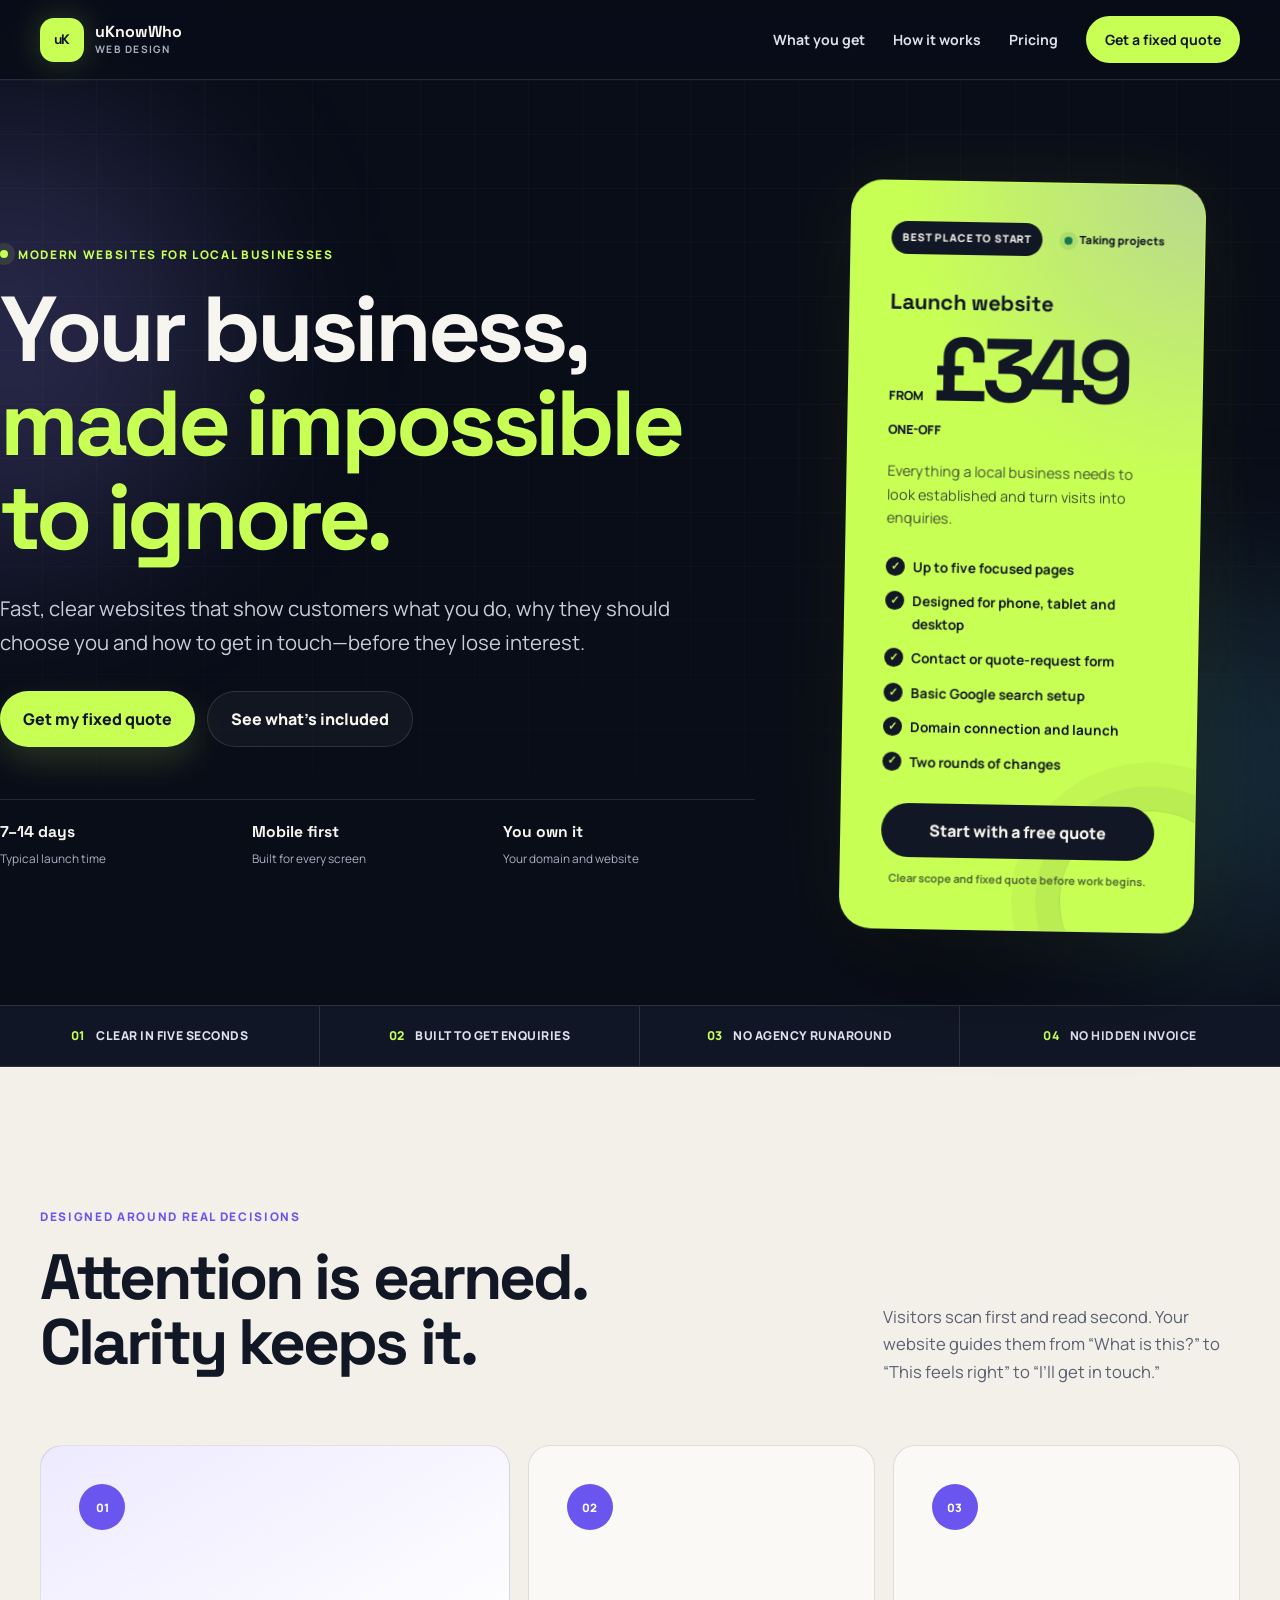
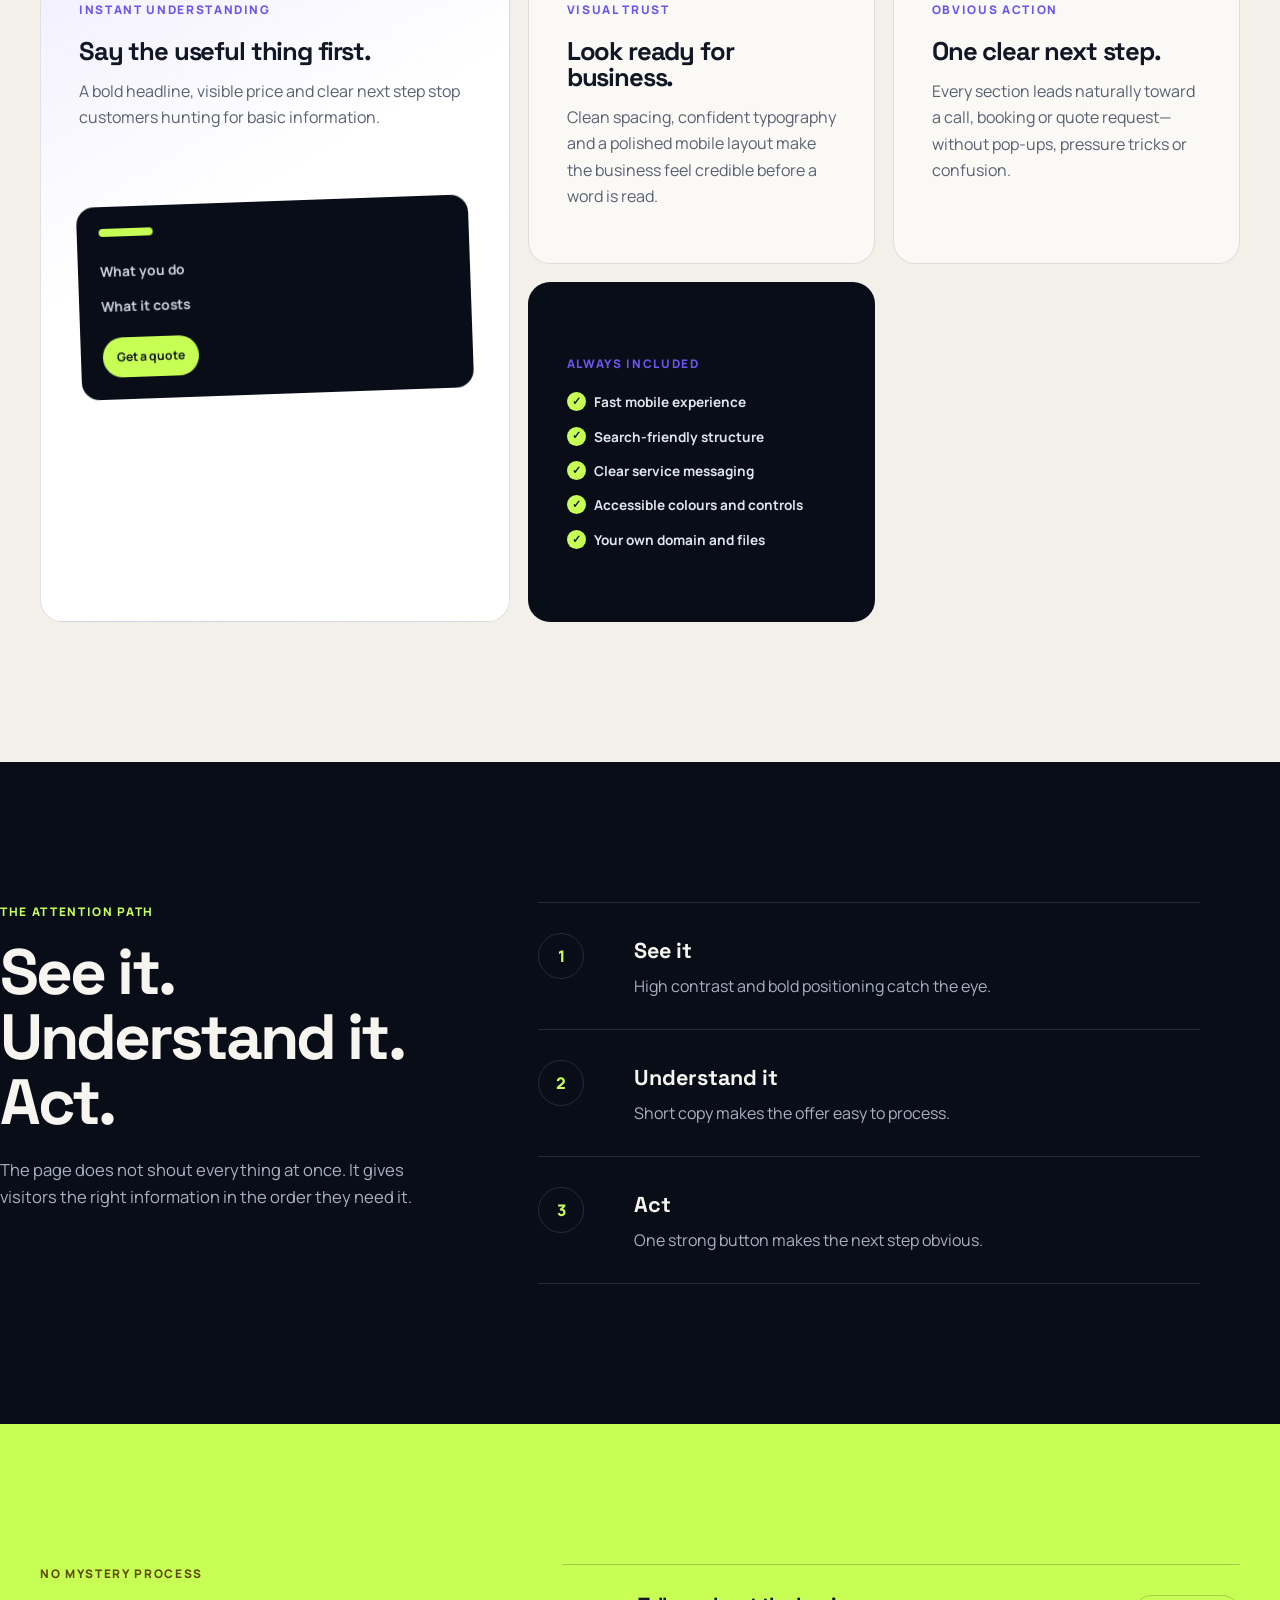
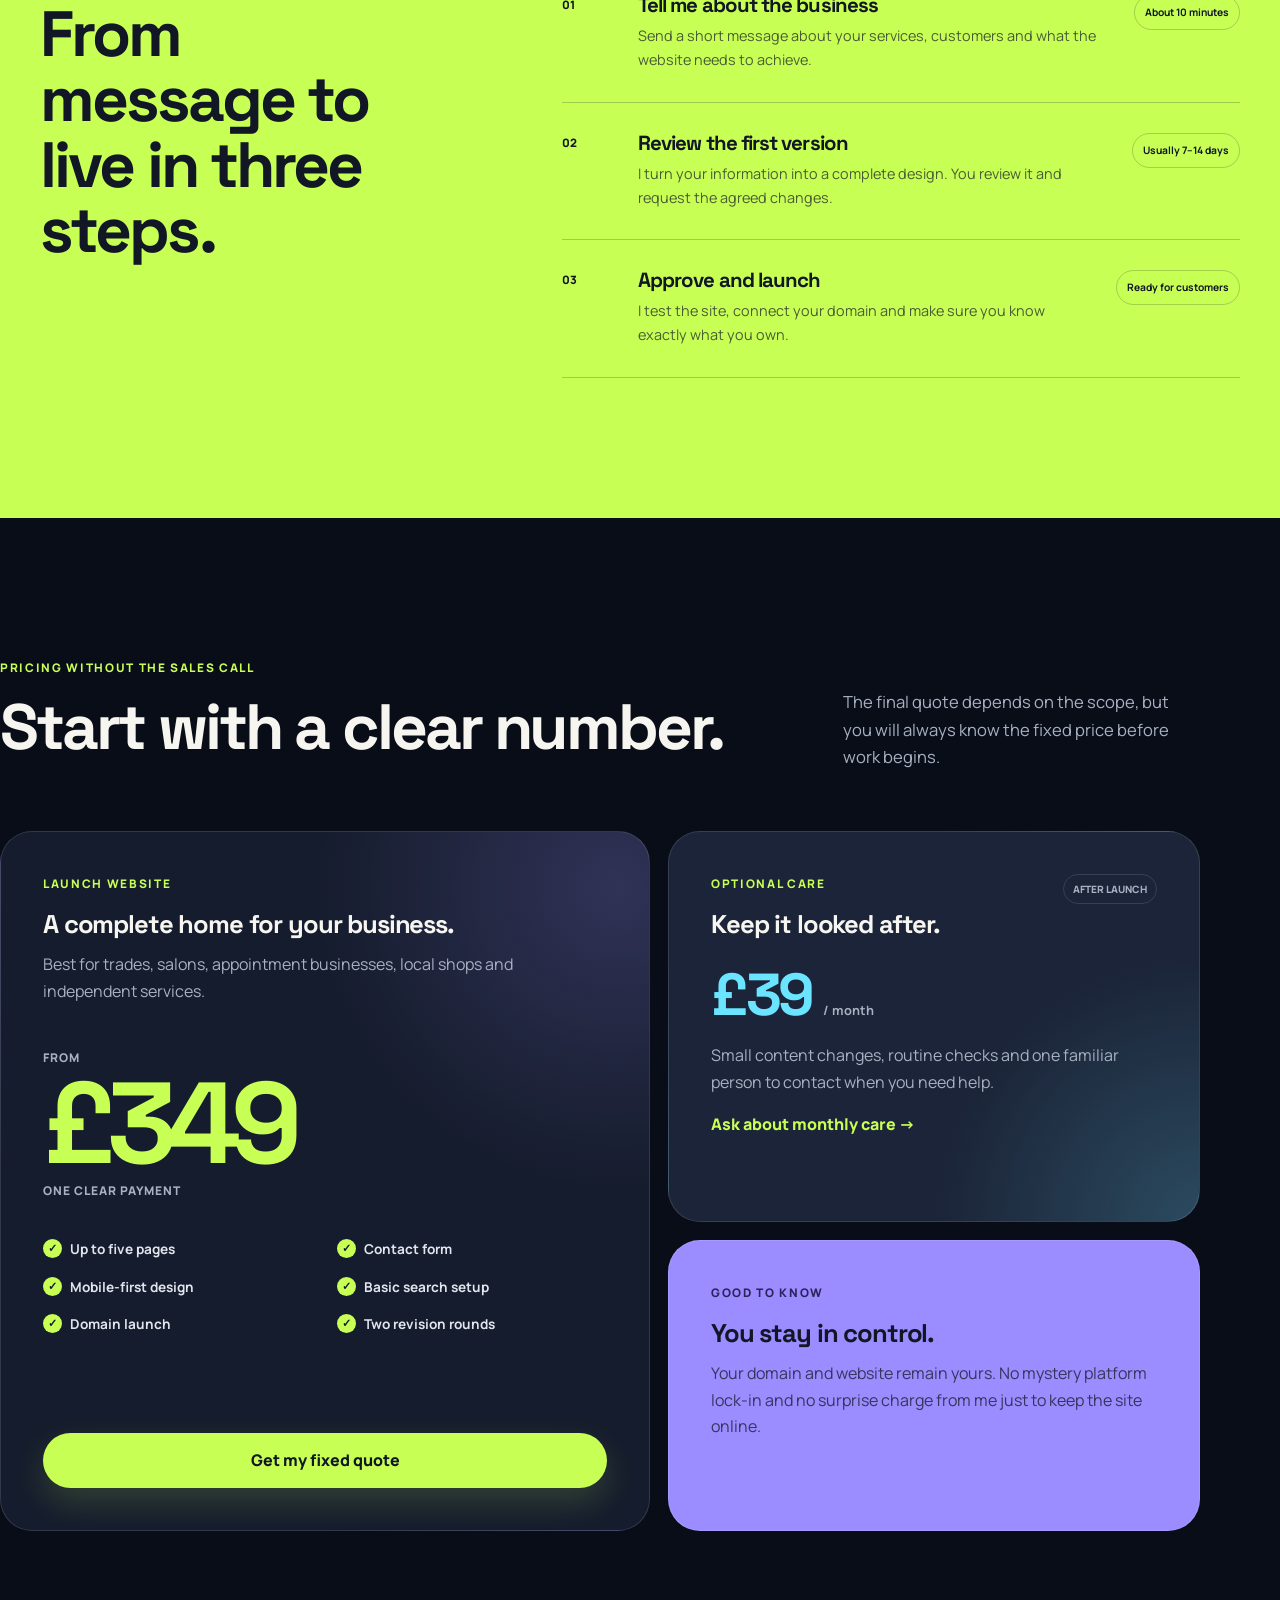
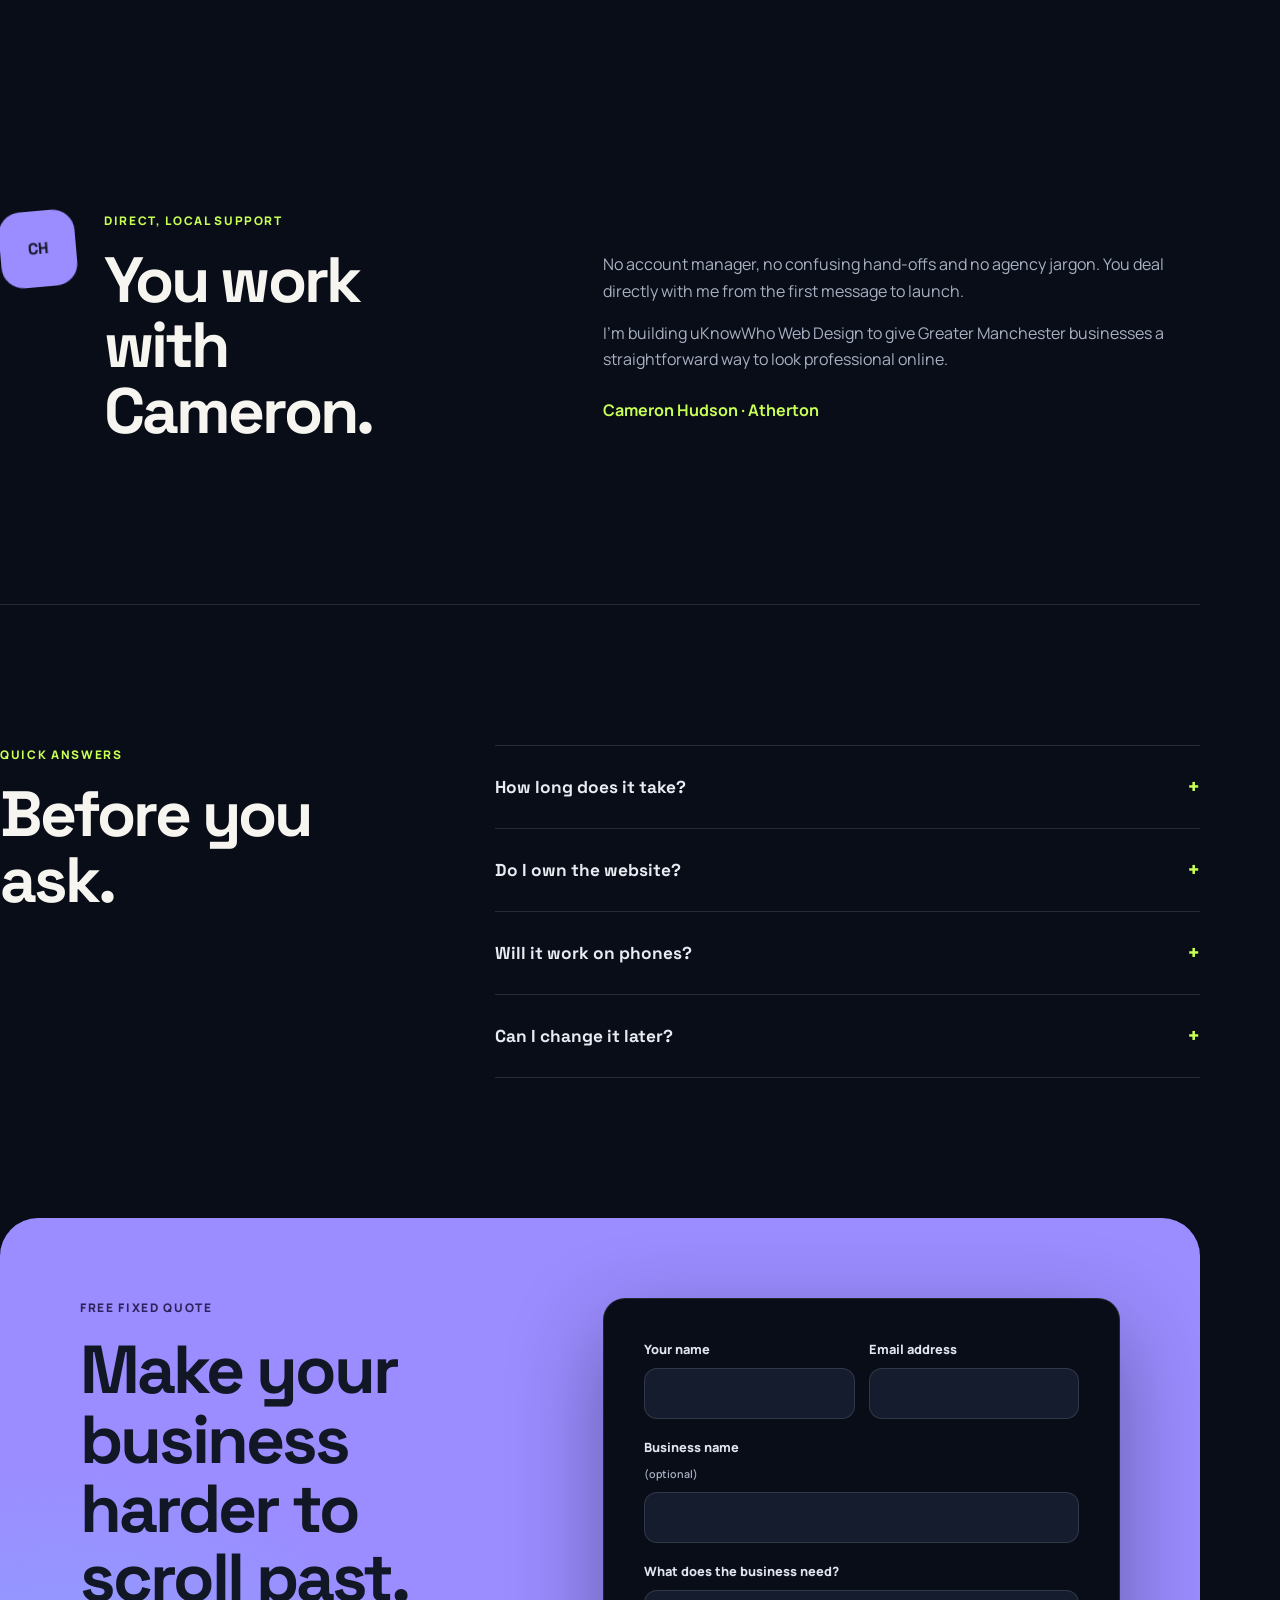
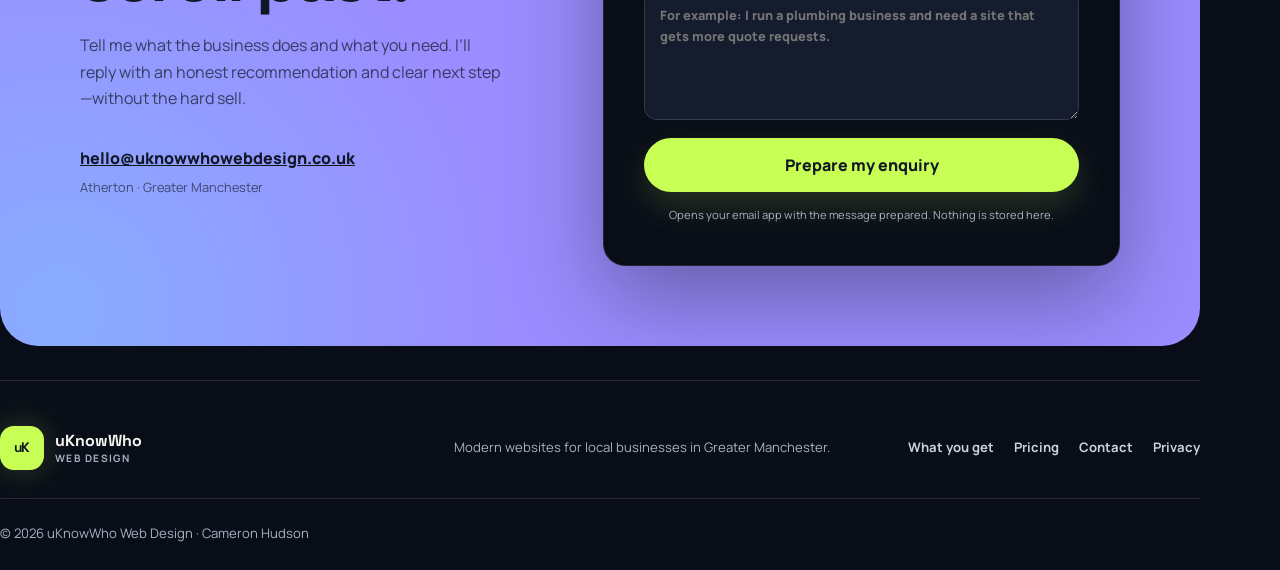
==== commit 126085ce: "Redesign website for clearer conversion" ====
--- a/index.html
+++ b/index.html
@@ -5,7 +5,7 @@
     <meta name="viewport" content="width=device-width, initial-scale=1.0" />
     <meta
       name="description"
-      content="Simple, mobile-friendly websites for local businesses in Atherton and Greater Manchester. Clear pricing from £349."
+      content="Bold, modern websites for local businesses in Atherton and Greater Manchester. Clear launch packages from £349."
     />
     <meta
       name="keywords"
@@ -15,7 +15,7 @@
     <meta property="og:title" content="uKnowWho Web Design" />
     <meta
       property="og:description"
-      content="Simple websites that help local businesses get more enquiries."
+      content="Your business, made impossible to ignore. Modern websites from £349."
     />
     <meta property="og:type" content="website" />
     <meta property="og:image" content="public/og.png" />
@@ -23,14 +23,14 @@
     <meta name="twitter:title" content="uKnowWho Web Design" />
     <meta
       name="twitter:description"
-      content="Simple websites that help local businesses get more enquiries."
+      content="Your business, made impossible to ignore. Modern websites from £349."
     />
     <meta name="twitter:image" content="public/og.png" />
-    <title>uKnowWho Web Design | Simple Websites for Local Businesses</title>
+    <title>uKnowWho Web Design | Modern Local Business Websites</title>
     <link rel="preconnect" href="https://fonts.googleapis.com" />
     <link rel="preconnect" href="https://fonts.gstatic.com" crossorigin />
     <link
-      href="https://fonts.googleapis.com/css2?family=Manrope:wght@400;600;700;800&family=Space+Grotesk:wght@600;700&display=swap"
+      href="https://fonts.googleapis.com/css2?family=Manrope:wght@400;500;600;700;800&family=Space+Grotesk:wght@600;700&display=swap"
       rel="stylesheet"
     />
     <link rel="stylesheet" href="app/globals.css" />
@@ -39,7 +39,7 @@
         "@context": "https://schema.org",
         "@type": "ProfessionalService",
         "name": "uKnowWho Web Design",
-        "description": "Simple, mobile-friendly websites for local businesses.",
+        "description": "Modern, mobile-friendly websites for local businesses.",
         "founder": {
           "@type": "Person",
           "name": "Cameron Hudson"
@@ -55,7 +55,10 @@
     <header class="site-header">
       <a class="brand" href="#top" aria-label="uKnowWho Web Design home">
         <span class="brand-mark">uK</span>
-        <span class="brand-name">uKnowWho <small>web design</small></span>
+        <span class="brand-name">
+          uKnowWho
+          <small>web design</small>
+        </span>
       </a>
 
       <button
@@ -69,179 +72,320 @@
       </button>
 
       <nav class="site-nav" aria-label="Main navigation">
-        <a href="#services">Services</a>
+        <a href="#included">What you get</a>
         <a href="#process">How it works</a>
         <a href="#pricing">Pricing</a>
-        <a class="nav-cta" href="#contact">Get a free quote</a>
+        <a class="nav-cta" href="#contact">Get a fixed quote</a>
       </nav>
     </header>
 
     <main>
       <section class="hero" id="top">
+        <div class="hero-glow hero-glow-one"></div>
+        <div class="hero-glow hero-glow-two"></div>
+
         <div class="hero-copy">
-          <p class="eyebrow">Atherton · Greater Manchester</p>
-          <h1>A clear website. More enquiries. Less hassle.</h1>
+          <p class="eyebrow">
+            <span></span>
+            Modern websites for local businesses
+          </p>
+          <h1>
+            Your business,
+            <em>made impossible to ignore.</em>
+          </h1>
           <p class="hero-intro">
-            I build straightforward websites for local businesses—designed to
-            look professional and make it easy for customers to contact you.
-          </p>
+            Fast, clear websites that show customers what you do, why they
+            should choose you and how to get in touch—before they lose interest.
+          </p>
+
           <div class="hero-actions">
-            <a class="button button-primary" href="#contact">Get a free quote</a>
-            <a class="button button-secondary" href="#pricing">View pricing</a>
-          </div>
-          <p class="hero-note">No jargon. No hidden costs. You own the website.</p>
-        </div>
-
-        <aside class="quick-card" aria-label="Website package summary">
-          <p class="card-label">A simple place to start</p>
-          <div class="quick-price">
-            <span>Websites from</span>
+            <a class="button button-lime" href="#contact">Get my fixed quote</a>
+            <a class="button button-ghost" href="#included">
+              See what’s included
+            </a>
+          </div>
+
+          <div class="hero-trust" aria-label="Key service details">
+            <div>
+              <strong>7–14 days</strong>
+              <span>Typical launch time</span>
+            </div>
+            <div>
+              <strong>Mobile first</strong>
+              <span>Built for every screen</span>
+            </div>
+            <div>
+              <strong>You own it</strong>
+              <span>Your domain and website</span>
+            </div>
+          </div>
+        </div>
+
+        <aside class="hero-price-card" aria-label="Launch website pricing">
+          <div class="price-card-top">
+            <span class="price-pill">Best place to start</span>
+            <span class="availability-dot">Taking projects</span>
+          </div>
+
+          <p class="package-name">Launch website</p>
+          <div class="hero-price">
+            <span>from</span>
             <strong>&pound;349</strong>
-          </div>
-          <ul class="check-list">
-            <li>Looks great on phones</li>
-            <li>Clear, fixed quote</li>
-            <li>Usually ready in 7–14 days</li>
-            <li>Domain connection included</li>
+            <small>one-off</small>
+          </div>
+          <p class="price-summary">
+            Everything a local business needs to look established and turn
+            visits into enquiries.
+          </p>
+
+          <ul class="hero-checks">
+            <li>Up to five focused pages</li>
+            <li>Designed for phone, tablet and desktop</li>
+            <li>Contact or quote-request form</li>
+            <li>Basic Google search setup</li>
+            <li>Domain connection and launch</li>
+            <li>Two rounds of changes</li>
           </ul>
-          <a class="text-link" href="#contact">Tell me what you need →</a>
+
+          <a class="button button-dark" href="#contact">
+            Start with a free quote
+          </a>
+          <p class="price-footnote">
+            Clear scope and fixed quote before work begins.
+          </p>
         </aside>
       </section>
 
-      <section class="trust-strip" aria-label="Key benefits">
-        <div>
-          <strong>Mobile friendly</strong>
-          <span>Easy to use on every screen</span>
-        </div>
-        <div>
-          <strong>Built for enquiries</strong>
-          <span>Clear calls, bookings and quote requests</span>
-        </div>
-        <div>
-          <strong>Local support</strong>
-          <span>Deal directly with Cameron</span>
-        </div>
-      </section>
-
-      <section class="section" id="services">
+      <section class="attention-strip" aria-label="Service highlights">
+        <div><span>01</span> Clear in five seconds</div>
+        <div><span>02</span> Built to get enquiries</div>
+        <div><span>03</span> No agency runaround</div>
+        <div><span>04</span> No hidden invoice</div>
+      </section>
+
+      <section class="section decision-section" id="included">
+        <div class="section-heading split-heading">
+          <div>
+            <p class="kicker">Designed around real decisions</p>
+            <h2>Attention is earned. Clarity keeps it.</h2>
+          </div>
+          <p>
+            Visitors scan first and read second. Your website guides them from
+            “What is this?” to “This feels right” to “I’ll get in touch.”
+          </p>
+        </div>
+
+        <div class="decision-grid">
+          <article class="decision-card decision-featured">
+            <div class="card-icon">01</div>
+            <p class="card-kicker">Instant understanding</p>
+            <h3>Say the useful thing first.</h3>
+            <p>
+              A bold headline, visible price and clear next step stop customers
+              hunting for basic information.
+            </p>
+            <div class="mini-interface" aria-hidden="true">
+              <span></span>
+              <strong>What you do</strong>
+              <strong>What it costs</strong>
+              <b>Get a quote</b>
+            </div>
+          </article>
+
+          <article class="decision-card">
+            <div class="card-icon">02</div>
+            <p class="card-kicker">Visual trust</p>
+            <h3>Look ready for business.</h3>
+            <p>
+              Clean spacing, confident typography and a polished mobile layout
+              make the business feel credible before a word is read.
+            </p>
+          </article>
+
+          <article class="decision-card">
+            <div class="card-icon">03</div>
+            <p class="card-kicker">Obvious action</p>
+            <h3>One clear next step.</h3>
+            <p>
+              Every section leads naturally toward a call, booking or quote
+              request—without pop-ups, pressure tricks or confusion.
+            </p>
+          </article>
+
+          <article class="decision-card decision-accent">
+            <p class="card-kicker">Always included</p>
+            <ul class="compact-list">
+              <li>Fast mobile experience</li>
+              <li>Search-friendly structure</li>
+              <li>Clear service messaging</li>
+              <li>Accessible colours and controls</li>
+              <li>Your own domain and files</li>
+            </ul>
+          </article>
+        </div>
+      </section>
+
+      <section class="section psychology-section">
         <div class="section-heading">
-          <p class="kicker">Services</p>
-          <h2>Choose the help you need.</h2>
-          <p>Start with a new website, improve an old one, or get ongoing help.</p>
-        </div>
-
-        <div class="service-grid">
-          <article class="simple-card">
-            <span class="card-number">01</span>
-            <h3>New website</h3>
-            <p>
-              A professional website that clearly explains your business and
-              gives customers an obvious way to contact you.
-            </p>
-            <strong>From &pound;349</strong>
-          </article>
-          <article class="simple-card">
-            <span class="card-number">02</span>
-            <h3>Website refresh</h3>
-            <p>
-              Improve an outdated or confusing website with clearer wording,
-              cleaner design and a better mobile experience.
-            </p>
-            <strong>Fixed quote</strong>
-          </article>
-          <article class="simple-card">
-            <span class="card-number">03</span>
-            <h3>Monthly care</h3>
-            <p>
-              Get help with small updates and routine checks after your website
-              has launched.
-            </p>
-            <strong>&pound;39 per month</strong>
+          <p class="kicker">The attention path</p>
+          <h2>See it. Understand it. Act.</h2>
+          <p>
+            The page does not shout everything at once. It gives visitors the
+            right information in the order they need it.
+          </p>
+        </div>
+
+        <div class="attention-path">
+          <article>
+            <span>1</span>
+            <div>
+              <strong>See it</strong>
+              <p>High contrast and bold positioning catch the eye.</p>
+            </div>
+          </article>
+          <article>
+            <span>2</span>
+            <div>
+              <strong>Understand it</strong>
+              <p>Short copy makes the offer easy to process.</p>
+            </div>
+          </article>
+          <article>
+            <span>3</span>
+            <div>
+              <strong>Act</strong>
+              <p>One strong button makes the next step obvious.</p>
+            </div>
           </article>
         </div>
       </section>
 
       <section class="section process-section" id="process">
-        <div class="section-heading">
-          <p class="kicker">How it works</p>
-          <h2>Three simple steps.</h2>
-          <p>You always know what happens next.</p>
-        </div>
-
-        <ol class="steps">
-          <li>
-            <span>1</span>
-            <div>
-              <h3>Tell me about your business</h3>
-              <p>Send a short message about what you do and what you need.</p>
-            </div>
-          </li>
-          <li>
-            <span>2</span>
-            <div>
-              <h3>I build your website</h3>
-              <p>You review the first version and request the agreed changes.</p>
-            </div>
-          </li>
-          <li>
-            <span>3</span>
-            <div>
-              <h3>We launch it</h3>
-              <p>I test everything, connect your domain and put the site live.</p>
-            </div>
-          </li>
-        </ol>
-      </section>
-
-      <section class="section" id="pricing">
-        <div class="section-heading">
-          <p class="kicker">Clear pricing</p>
-          <h2>Know the starting price.</h2>
-          <p>You receive a fixed quote before any work begins.</p>
+        <div class="process-shell">
+          <div class="section-heading">
+            <p class="kicker">No mystery process</p>
+            <h2>From message to live in three steps.</h2>
+          </div>
+
+          <ol class="process-list">
+            <li>
+              <span>01</span>
+              <div>
+                <h3>Tell me about the business</h3>
+                <p>
+                  Send a short message about your services, customers and what
+                  the website needs to achieve.
+                </p>
+              </div>
+              <b>About 10 minutes</b>
+            </li>
+            <li>
+              <span>02</span>
+              <div>
+                <h3>Review the first version</h3>
+                <p>
+                  I turn your information into a complete design. You review it
+                  and request the agreed changes.
+                </p>
+              </div>
+              <b>Usually 7–14 days</b>
+            </li>
+            <li>
+              <span>03</span>
+              <div>
+                <h3>Approve and launch</h3>
+                <p>
+                  I test the site, connect your domain and make sure you know
+                  exactly what you own.
+                </p>
+              </div>
+              <b>Ready for customers</b>
+            </li>
+          </ol>
+        </div>
+      </section>
+
+      <section class="section pricing-section" id="pricing">
+        <div class="section-heading split-heading">
+          <div>
+            <p class="kicker">Pricing without the sales call</p>
+            <h2>Start with a clear number.</h2>
+          </div>
+          <p>
+            The final quote depends on the scope, but you will always know the
+            fixed price before work begins.
+          </p>
         </div>
 
         <div class="pricing-grid">
-          <article class="price-card featured">
-            <p class="card-label">Best place to start</p>
-            <h3>Business website</h3>
-            <p class="price"><span>From</span> &pound;349</p>
-            <ul class="check-list">
+          <article class="pricing-card main-package">
+            <div>
+              <p class="card-kicker">Launch website</p>
+              <h3>A complete home for your business.</h3>
+              <p>
+                Best for trades, salons, appointment businesses, local shops
+                and independent services.
+              </p>
+            </div>
+            <div class="price-lockup">
+              <span>From</span>
+              <strong>&pound;349</strong>
+              <small>one clear payment</small>
+            </div>
+            <ul class="compact-list">
               <li>Up to five pages</li>
-              <li>Phone, tablet and desktop design</li>
-              <li>Contact or quote-request form</li>
-              <li>Basic Google search setup</li>
-              <li>Domain connection and launch</li>
-              <li>Two rounds of changes</li>
+              <li>Contact form</li>
+              <li>Mobile-first design</li>
+              <li>Basic search setup</li>
+              <li>Domain launch</li>
+              <li>Two revision rounds</li>
             </ul>
-            <a class="button button-dark" href="#contact">Ask for a fixed quote</a>
-          </article>
-
-          <article class="price-card">
-            <p class="card-label">Optional after launch</p>
-            <h3>Monthly care</h3>
-            <p class="price">&pound;39 <span>per month</span></p>
-            <p>
-              Small content updates, routine checks and someone familiar to
+            <a class="button button-lime" href="#contact">
+              Get my fixed quote
+            </a>
+          </article>
+
+          <article class="pricing-card care-package">
+            <div class="care-top">
+              <p class="card-kicker">Optional care</p>
+              <span>After launch</span>
+            </div>
+            <h3>Keep it looked after.</h3>
+            <p class="care-price">&pound;39 <span>/ month</span></p>
+            <p>
+              Small content changes, routine checks and one familiar person to
               contact when you need help.
             </p>
             <a class="text-link" href="#contact">Ask about monthly care →</a>
           </article>
+
+          <article class="pricing-card honesty-card">
+            <p class="card-kicker">Good to know</p>
+            <h3>You stay in control.</h3>
+            <p>
+              Your domain and website remain yours. No mystery platform lock-in
+              and no surprise charge from me just to keep the site online.
+            </p>
+          </article>
         </div>
       </section>
 
       <section class="section about-section">
-        <div>
-          <p class="kicker">Who you will work with</p>
-          <h2>Hi, I’m Cameron.</h2>
-        </div>
-        <div>
+        <div class="about-title">
+          <span class="about-monogram">CH</span>
+          <div>
+            <p class="kicker">Direct, local support</p>
+            <h2>You work with Cameron.</h2>
+          </div>
+        </div>
+        <div class="about-copy">
           <p>
-            I started uKnowWho Web Design to give local businesses a simpler
-            alternative to confusing website builders and expensive agencies.
+            No account manager, no confusing hand-offs and no agency jargon.
+            You deal directly with me from the first message to launch.
           </p>
           <p>
-            You deal directly with me from the first message through to launch.
-            I keep the process clear and focus on what your customers need.
+            I’m building uKnowWho Web Design to give Greater Manchester
+            businesses a straightforward way to look professional online.
           </p>
           <strong>Cameron Hudson · Atherton</strong>
         </div>
@@ -249,33 +393,33 @@
 
       <section class="section faq-section">
         <div class="section-heading">
-          <p class="kicker">Common questions</p>
-          <h2>Quick answers.</h2>
+          <p class="kicker">Quick answers</p>
+          <h2>Before you ask.</h2>
         </div>
         <div class="faq-list">
           <details>
-            <summary>How long does a website take?<span>+</span></summary>
+            <summary>How long does it take?<span>+</span></summary>
             <p>
               A straightforward business website normally takes 7–14 days once
               I have your text, images and feedback.
             </p>
           </details>
           <details>
-            <summary>Do I own my website and domain?<span>+</span></summary>
+            <summary>Do I own the website?<span>+</span></summary>
             <p>
               Yes. Your domain and website stay in your name, so you remain in
               control.
             </p>
           </details>
           <details>
-            <summary>Will it work properly on phones?<span>+</span></summary>
+            <summary>Will it work on phones?<span>+</span></summary>
             <p>
               Yes. Every website is designed and checked for phones, tablets
               and desktop screens.
             </p>
           </details>
           <details>
-            <summary>Can I change it after launch?<span>+</span></summary>
+            <summary>Can I change it later?<span>+</span></summary>
             <p>
               Yes. You can request one-off updates or choose monthly care for
               ongoing help.
@@ -286,45 +430,50 @@
 
       <section class="contact-section" id="contact">
         <div class="contact-copy">
-          <p class="kicker">Free quote</p>
-          <h2>Tell me what you need.</h2>
+          <p class="kicker">Free fixed quote</p>
+          <h2>Make your business harder to scroll past.</h2>
           <p>
-            Send a few details and I’ll reply with honest advice and a clear
-            next step. There is no obligation.
-          </p>
-          <a data-contact-email href="mailto:hello@uknowwhowebdesign.co.uk">
-            hello@uknowwhowebdesign.co.uk
-          </a>
+            Tell me what the business does and what you need. I’ll reply with an
+            honest recommendation and clear next step—without the hard sell.
+          </p>
+          <div class="contact-details">
+            <a data-contact-email href="mailto:hello@uknowwhowebdesign.co.uk">
+              hello@uknowwhowebdesign.co.uk
+            </a>
+            <span>Atherton · Greater Manchester</span>
+          </div>
         </div>
 
         <form class="contact-form" id="contact-form">
-          <label>
-            Your name
-            <input name="name" type="text" autocomplete="name" required />
-          </label>
-          <label>
-            Email address
-            <input name="email" type="email" autocomplete="email" required />
-          </label>
+          <div class="field-row">
+            <label>
+              Your name
+              <input name="name" type="text" autocomplete="name" required />
+            </label>
+            <label>
+              Email address
+              <input name="email" type="email" autocomplete="email" required />
+            </label>
+          </div>
           <label>
             Business name <small>(optional)</small>
             <input name="business" type="text" autocomplete="organization" />
           </label>
           <label>
-            What would you like help with?
+            What does the business need?
             <textarea
               name="message"
               rows="4"
-              placeholder="For example: I need a simple website for my plumbing business."
+              placeholder="For example: I run a plumbing business and need a site that gets more quote requests."
               required
             ></textarea>
           </label>
-          <button class="button button-primary form-button" type="submit">
-            Create my email enquiry
+          <button class="button button-lime form-button" type="submit">
+            Prepare my enquiry
           </button>
           <p class="form-note">
-            This opens your email app with the message prepared. Nothing is
-            stored on this website.
+            Opens your email app with the message prepared. Nothing is stored
+            here.
           </p>
         </form>
       </section>
@@ -333,11 +482,14 @@
     <footer>
       <a class="brand footer-brand" href="#top">
         <span class="brand-mark">uK</span>
-        <span class="brand-name">uKnowWho <small>web design</small></span>
+        <span class="brand-name">
+          uKnowWho
+          <small>web design</small>
+        </span>
       </a>
-      <p>Simple websites for local businesses in Greater Manchester.</p>
+      <p>Modern websites for local businesses in Greater Manchester.</p>
       <div class="footer-links">
-        <a href="#services">Services</a>
+        <a href="#included">What you get</a>
         <a href="#pricing">Pricing</a>
         <a href="#contact">Contact</a>
         <a href="privacy.html">Privacy</a>
@@ -346,5 +498,13 @@
         © <span id="current-year"></span> uKnowWho Web Design · Cameron Hudson
       </p>
     </footer>
+
+    <div class="mobile-cta" aria-label="Quick pricing and quote">
+      <div>
+        <span>Websites from</span>
+        <strong>&pound;349</strong>
+      </div>
+      <a href="#contact">Get a quote</a>
+    </div>
   </body>
 </html>
--- a/app/globals.css
+++ b/app/globals.css
@@ -1,17 +1,23 @@
 :root {
-  --ink: #152724;
-  --muted: #5f6f6c;
-  --paper: #f7f5ef;
+  --night: #090d18;
+  --night-soft: #101625;
+  --panel: #151c2d;
+  --panel-light: #1b2438;
+  --ink: #f7f5ef;
+  --muted: #a8b1c2;
+  --dark-text: #121725;
+  --lime: #c8ff55;
+  --lime-strong: #b6f22f;
+  --violet: #9b8cff;
+  --cyan: #6ae4ff;
+  --coral: #ff8064;
   --white: #ffffff;
-  --brand: #8dd6cd;
-  --brand-dark: #2f776f;
-  --brand-soft: #dff4f0;
-  --line: #d7ddd9;
-  --dark: #122a27;
-  --accent: #f0a868;
-  --shadow: 0 22px 60px rgba(21, 39, 36, 0.11);
-  --radius: 22px;
-  --page: min(1160px, calc(100% - 40px));
+  --line: rgba(255, 255, 255, 0.12);
+  --line-dark: rgba(18, 23, 37, 0.12);
+  --shadow: 0 32px 90px rgba(0, 0, 0, 0.34);
+  --radius-lg: 32px;
+  --radius-md: 22px;
+  --page: min(1200px, calc(100% - 40px));
   --font-body: "Manrope", Arial, sans-serif;
   --font-display: "Space Grotesk", "Manrope", Arial, sans-serif;
 }
@@ -22,13 +28,14 @@
 
 html {
   scroll-behavior: smooth;
-  scroll-padding-top: 100px;
+  scroll-padding-top: 96px;
 }
 
 body {
   margin: 0;
+  overflow-x: hidden;
   color: var(--ink);
-  background: var(--paper);
+  background: var(--night);
   font-family: var(--font-body);
   font-size: 16px;
   line-height: 1.65;
@@ -55,23 +62,30 @@
 h2,
 h3 {
   font-family: var(--font-display);
-  line-height: 1.08;
-  letter-spacing: -0.035em;
+  line-height: 1.02;
+  letter-spacing: -0.045em;
 }
 
 h1 {
-  margin-bottom: 24px;
-  font-size: clamp(3rem, 6.3vw, 5.8rem);
+  max-width: 800px;
+  margin-bottom: 28px;
+  font-size: clamp(3.5rem, 7.2vw, 7.2rem);
+}
+
+h1 em {
+  display: block;
+  color: var(--lime);
+  font-style: normal;
 }
 
 h2 {
-  margin-bottom: 18px;
-  font-size: clamp(2.25rem, 4.5vw, 4rem);
+  margin-bottom: 20px;
+  font-size: clamp(2.5rem, 5vw, 5rem);
 }
 
 h3 {
-  margin-bottom: 12px;
-  font-size: 1.4rem;
+  margin-bottom: 14px;
+  font-size: clamp(1.45rem, 2vw, 2rem);
 }
 
 p {
@@ -80,17 +94,17 @@
 
 .site-header {
   position: sticky;
-  z-index: 20;
+  z-index: 50;
   top: 0;
   display: flex;
   width: 100%;
-  min-height: 82px;
+  min-height: 80px;
   align-items: center;
   justify-content: space-between;
-  padding: 14px max(20px, calc((100% - 1160px) / 2));
-  border-bottom: 1px solid rgba(21, 39, 36, 0.1);
-  background: rgba(247, 245, 239, 0.94);
-  backdrop-filter: blur(16px);
+  padding: 14px max(20px, calc((100% - 1200px) / 2));
+  border-bottom: 1px solid var(--line);
+  background: rgba(9, 13, 24, 0.88);
+  backdrop-filter: blur(18px);
 }
 
 .brand {
@@ -107,13 +121,14 @@
 
 .brand-mark {
   display: grid;
-  width: 43px;
-  height: 43px;
+  width: 44px;
+  height: 44px;
   place-items: center;
-  border-radius: 13px;
-  color: var(--dark);
-  background: var(--brand);
-  font-size: 0.85rem;
+  border-radius: 14px;
+  color: var(--dark-text);
+  background: var(--lime);
+  box-shadow: 0 0 34px rgba(200, 255, 85, 0.22);
+  font-size: 0.86rem;
   letter-spacing: -0.04em;
 }
 
@@ -125,9 +140,9 @@
 .brand small {
   color: var(--muted);
   font-family: var(--font-body);
-  font-size: 0.68rem;
-  font-weight: 600;
-  letter-spacing: 0.12em;
+  font-size: 0.64rem;
+  font-weight: 700;
+  letter-spacing: 0.14em;
   text-transform: uppercase;
 }
 
@@ -138,24 +153,27 @@
 }
 
 .site-nav a {
-  font-size: 0.9rem;
+  color: #dbe0ea;
+  font-size: 0.88rem;
   font-weight: 700;
   text-decoration: none;
+  transition: color 160ms ease;
 }
 
 .site-nav > a:not(.nav-cta):hover {
-  color: var(--brand-dark);
+  color: var(--lime);
 }
 
 .site-nav .nav-cta {
-  padding: 12px 18px;
+  padding: 12px 19px;
   border-radius: 999px;
-  color: var(--white);
-  background: var(--dark);
+  color: var(--dark-text);
+  background: var(--lime);
 }
 
 .site-nav .nav-cta:hover {
-  background: var(--brand-dark);
+  color: var(--dark-text);
+  background: var(--lime-strong);
 }
 
 .menu-button {
@@ -165,7 +183,7 @@
   padding: 0;
   border: 1px solid var(--line);
   border-radius: 14px;
-  background: var(--white);
+  background: var(--panel);
   cursor: pointer;
 }
 
@@ -178,29 +196,85 @@
 }
 
 .hero {
+  position: relative;
   display: grid;
   width: var(--page);
-  grid-template-columns: minmax(0, 1.45fr) minmax(300px, 0.75fr);
-  gap: clamp(48px, 8vw, 100px);
+  min-height: calc(100svh - 80px);
+  grid-template-columns: minmax(0, 1.36fr) minmax(350px, 0.64fr);
+  gap: clamp(45px, 7vw, 90px);
   align-items: center;
-  padding: clamp(72px, 10vw, 130px) 0 84px;
+  padding: clamp(60px, 8vw, 110px) 0 74px;
+}
+
+.hero::before {
+  position: absolute;
+  z-index: -2;
+  top: 0;
+  right: -22vw;
+  bottom: 0;
+  left: -22vw;
+  background-image:
+    linear-gradient(rgba(255, 255, 255, 0.025) 1px, transparent 1px),
+    linear-gradient(90deg, rgba(255, 255, 255, 0.025) 1px, transparent 1px);
+  background-size: 54px 54px;
+  content: "";
+  mask-image: linear-gradient(to bottom, black 40%, transparent);
+}
+
+.hero-glow {
+  position: absolute;
+  z-index: -1;
+  border-radius: 50%;
+  filter: blur(90px);
+  pointer-events: none;
+}
+
+.hero-glow-one {
+  top: 4%;
+  left: -18%;
+  width: 440px;
+  height: 440px;
+  background: rgba(155, 140, 255, 0.2);
+}
+
+.hero-glow-two {
+  right: -15%;
+  bottom: 6%;
+  width: 360px;
+  height: 360px;
+  background: rgba(106, 228, 255, 0.15);
 }
 
 .eyebrow,
 .kicker,
-.card-label {
-  margin-bottom: 16px;
-  color: var(--brand-dark);
-  font-size: 0.76rem;
+.card-kicker {
+  margin-bottom: 18px;
+  color: var(--lime);
+  font-size: 0.74rem;
   font-weight: 800;
-  letter-spacing: 0.13em;
+  letter-spacing: 0.14em;
   text-transform: uppercase;
 }
 
+.eyebrow {
+  display: flex;
+  align-items: center;
+  gap: 10px;
+}
+
+.eyebrow span {
+  width: 8px;
+  height: 8px;
+  border-radius: 50%;
+  background: var(--lime);
+  box-shadow: 0 0 0 7px rgba(200, 255, 85, 0.11);
+}
+
 .hero-intro {
-  max-width: 700px;
-  margin-bottom: 30px;
-  font-size: clamp(1.08rem, 1.8vw, 1.3rem);
+  max-width: 720px;
+  margin-bottom: 32px;
+  color: #c7ceda;
+  font-size: clamp(1.06rem, 1.7vw, 1.27rem);
 }
 
 .hero-actions {
@@ -211,10 +285,10 @@
 
 .button {
   display: inline-flex;
-  min-height: 50px;
+  min-height: 52px;
   align-items: center;
   justify-content: center;
-  padding: 13px 22px;
+  padding: 14px 23px;
   border: 0;
   border-radius: 999px;
   font-weight: 800;
@@ -222,320 +296,678 @@
   text-decoration: none;
   cursor: pointer;
   transition:
-    transform 160ms ease,
-    background 160ms ease;
+    transform 180ms ease,
+    box-shadow 180ms ease,
+    background 180ms ease;
 }
 
 .button:hover {
-  transform: translateY(-2px);
-}
-
-.button-primary {
-  color: var(--dark);
-  background: var(--brand);
-}
-
-.button-primary:hover {
-  background: #a7e3dc;
-}
-
-.button-secondary {
+  transform: translateY(-3px);
+}
+
+.button-lime {
+  color: var(--dark-text);
+  background: var(--lime);
+  box-shadow: 0 14px 34px rgba(200, 255, 85, 0.16);
+}
+
+.button-lime:hover {
+  background: var(--lime-strong);
+  box-shadow: 0 18px 40px rgba(200, 255, 85, 0.24);
+}
+
+.button-ghost {
   border: 1px solid var(--line);
-  background: var(--white);
+  color: var(--ink);
+  background: rgba(255, 255, 255, 0.04);
+}
+
+.button-ghost:hover {
+  background: rgba(255, 255, 255, 0.09);
 }
 
 .button-dark {
-  color: var(--white);
-  background: var(--dark);
+  color: var(--ink);
+  background: var(--dark-text);
 }
 
 .button-dark:hover {
-  background: var(--brand-dark);
-}
-
-.hero-note {
-  margin: 20px 0 0;
-  font-size: 0.88rem;
-}
-
-.quick-card {
+  background: #252c3e;
+}
+
+.hero-trust {
+  display: grid;
+  max-width: 760px;
+  grid-template-columns: repeat(3, 1fr);
+  margin-top: 52px;
+  border-top: 1px solid var(--line);
+}
+
+.hero-trust div {
+  display: grid;
+  gap: 3px;
+  padding: 20px 22px 0 0;
+}
+
+.hero-trust strong {
+  color: var(--ink);
+  font-family: var(--font-display);
+  font-size: 0.98rem;
+}
+
+.hero-trust span {
+  color: var(--muted);
+  font-size: 0.74rem;
+}
+
+.hero-price-card {
+  position: relative;
   padding: clamp(28px, 4vw, 40px);
-  border: 1px solid rgba(21, 39, 36, 0.08);
-  border-radius: var(--radius);
-  background: var(--white);
-  box-shadow: var(--shadow);
-}
-
-.quick-price {
-  display: grid;
-  margin-bottom: 28px;
-  padding-bottom: 25px;
-  border-bottom: 1px solid var(--line);
-}
-
-.quick-price span {
-  color: var(--muted);
+  overflow: hidden;
+  border: 1px solid rgba(200, 255, 85, 0.4);
+  border-radius: var(--radius-lg);
+  color: var(--dark-text);
+  background:
+    radial-gradient(circle at 100% 0, rgba(155, 140, 255, 0.34), transparent 36%),
+    var(--lime);
+  box-shadow:
+    0 34px 100px rgba(0, 0, 0, 0.38),
+    0 0 80px rgba(200, 255, 85, 0.08);
+  transform: rotate(1deg);
+}
+
+.hero-price-card::after {
+  position: absolute;
+  right: -48px;
+  bottom: -60px;
+  width: 180px;
+  height: 180px;
+  border: 1px solid rgba(18, 23, 37, 0.14);
+  border-radius: 50%;
+  box-shadow:
+    0 0 0 24px rgba(18, 23, 37, 0.04),
+    0 0 0 48px rgba(18, 23, 37, 0.03);
+  content: "";
+  pointer-events: none;
+}
+
+.price-card-top {
+  position: relative;
+  z-index: 1;
+  display: flex;
+  align-items: center;
+  justify-content: space-between;
+  gap: 16px;
+  margin-bottom: 30px;
+}
+
+.price-pill {
+  padding: 8px 11px;
+  border-radius: 999px;
+  color: var(--ink);
+  background: var(--dark-text);
+  font-size: 0.66rem;
+  font-weight: 800;
+  letter-spacing: 0.08em;
+  text-transform: uppercase;
+}
+
+.availability-dot {
+  display: inline-flex;
+  align-items: center;
+  gap: 7px;
+  font-size: 0.7rem;
+  font-weight: 800;
+}
+
+.availability-dot::before {
+  width: 8px;
+  height: 8px;
+  border-radius: 50%;
+  background: #16784f;
+  box-shadow: 0 0 0 5px rgba(22, 120, 79, 0.12);
+  content: "";
+}
+
+.package-name {
+  margin-bottom: 7px;
+  color: var(--dark-text);
+  font-family: var(--font-display);
+  font-size: 1.35rem;
+  font-weight: 700;
+}
+
+.hero-price {
+  display: flex;
+  flex-wrap: wrap;
+  align-items: baseline;
+  gap: 8px;
+  margin-bottom: 18px;
+}
+
+.hero-price span,
+.hero-price small {
+  font-size: 0.78rem;
+  font-weight: 800;
+  text-transform: uppercase;
+}
+
+.hero-price strong {
+  font-family: var(--font-display);
+  font-size: clamp(4rem, 7vw, 6.2rem);
+  line-height: 0.95;
+  letter-spacing: -0.08em;
+}
+
+.price-summary {
+  max-width: 420px;
+  margin-bottom: 26px;
+  color: rgba(18, 23, 37, 0.75);
   font-size: 0.9rem;
 }
 
-.quick-price strong {
-  margin-top: 4px;
-  font-family: var(--font-display);
-  font-size: 3.6rem;
-  line-height: 1;
-  letter-spacing: -0.06em;
-}
-
-.check-list {
-  display: grid;
-  gap: 13px;
-  margin: 0 0 28px;
+.hero-checks,
+.compact-list {
+  display: grid;
+  gap: 12px;
+  margin: 0;
   padding: 0;
   list-style: none;
 }
 
-.check-list li {
+.hero-checks {
+  margin-bottom: 30px;
+}
+
+.hero-checks li,
+.compact-list li {
   position: relative;
-  padding-left: 29px;
-  color: var(--ink);
-  font-size: 0.95rem;
-  font-weight: 600;
-}
-
-.check-list li::before {
+  padding-left: 27px;
+  font-size: 0.85rem;
+  font-weight: 700;
+}
+
+.hero-checks li::before,
+.compact-list li::before {
   position: absolute;
-  top: 2px;
+  top: 1px;
   left: 0;
   display: grid;
-  width: 20px;
-  height: 20px;
+  width: 19px;
+  height: 19px;
   place-items: center;
   border-radius: 50%;
-  color: var(--dark);
-  background: var(--brand-soft);
   content: "✓";
-  font-size: 0.7rem;
-  font-weight: 800;
-}
-
-.text-link {
-  color: var(--brand-dark);
-  font-weight: 800;
-  text-decoration: none;
-}
-
-.text-link:hover {
-  text-decoration: underline;
-  text-underline-offset: 4px;
-}
-
-.trust-strip {
-  display: grid;
-  width: var(--page);
-  grid-template-columns: repeat(3, 1fr);
-  margin-bottom: 30px;
+  font-size: 0.66rem;
+  font-weight: 900;
+}
+
+.hero-checks li::before {
+  color: var(--lime);
+  background: var(--dark-text);
+}
+
+.hero-price-card .button {
+  position: relative;
+  z-index: 1;
+  width: 100%;
+}
+
+.price-footnote {
+  position: relative;
+  z-index: 1;
+  margin: 12px 0 0;
+  color: rgba(18, 23, 37, 0.65);
+  font-size: 0.69rem;
+  font-weight: 700;
+  text-align: center;
+}
+
+.attention-strip {
+  display: grid;
+  width: 100%;
+  grid-template-columns: repeat(4, 1fr);
   border-top: 1px solid var(--line);
   border-bottom: 1px solid var(--line);
-}
-
-.trust-strip div {
-  display: grid;
-  gap: 4px;
-  padding: 24px 28px;
+  background: var(--night-soft);
+}
+
+.attention-strip div {
+  padding: 20px;
   border-right: 1px solid var(--line);
-}
-
-.trust-strip div:last-child {
+  color: #dce1eb;
+  font-size: 0.76rem;
+  font-weight: 800;
+  letter-spacing: 0.04em;
+  text-align: center;
+  text-transform: uppercase;
+}
+
+.attention-strip div:last-child {
   border-right: 0;
 }
 
-.trust-strip strong {
-  font-family: var(--font-display);
-}
-
-.trust-strip span {
-  color: var(--muted);
-  font-size: 0.84rem;
+.attention-strip span {
+  margin-right: 8px;
+  color: var(--lime);
 }
 
 .section {
   width: var(--page);
-  padding: clamp(76px, 10vw, 124px) 0;
+  padding: clamp(82px, 11vw, 140px) 0;
 }
 
 .section-heading {
-  max-width: 650px;
-  margin-bottom: 45px;
+  max-width: 760px;
+  margin-bottom: 50px;
 }
 
 .section-heading > p:last-child {
   margin-bottom: 0;
-  font-size: 1.05rem;
-}
-
-.service-grid {
-  display: grid;
-  grid-template-columns: repeat(3, 1fr);
+  font-size: 1.04rem;
+}
+
+.split-heading {
+  display: grid;
+  max-width: none;
+  grid-template-columns: 1.35fr 0.65fr;
+  gap: clamp(45px, 8vw, 110px);
+  align-items: end;
+}
+
+.split-heading > p {
+  padding-bottom: 10px;
+}
+
+.decision-section {
+  width: 100%;
+  padding-right: max(20px, calc((100% - 1200px) / 2));
+  padding-left: max(20px, calc((100% - 1200px) / 2));
+  color: var(--dark-text);
+  background: #f3f0e9;
+}
+
+.decision-section p {
+  color: #596171;
+}
+
+.decision-section .kicker,
+.decision-section .card-kicker {
+  color: #6a55ee;
+}
+
+.decision-grid {
+  display: grid;
+  grid-template-columns: 1.15fr 0.85fr 0.85fr;
   gap: 18px;
 }
 
-.simple-card,
-.price-card {
-  padding: 32px;
+.decision-card {
+  min-height: 340px;
+  padding: clamp(26px, 3vw, 38px);
+  border: 1px solid rgba(18, 23, 37, 0.12);
+  border-radius: var(--radius-md);
+  background: rgba(255, 255, 255, 0.58);
+}
+
+.decision-card h3 {
+  max-width: 390px;
+}
+
+.decision-card > p:not(.card-kicker) {
+  max-width: 440px;
+}
+
+.decision-featured {
+  grid-row: span 2;
+  min-height: 690px;
+  background:
+    linear-gradient(150deg, rgba(155, 140, 255, 0.18), transparent 45%),
+    var(--white);
+}
+
+.card-icon {
+  display: grid;
+  width: 46px;
+  height: 46px;
+  place-items: center;
+  margin-bottom: 70px;
+  border-radius: 50%;
+  color: var(--white);
+  background: #6a55ee;
+  font-size: 0.72rem;
+  font-weight: 900;
+}
+
+.mini-interface {
+  display: grid;
+  gap: 12px;
+  margin-top: 70px;
+  padding: 22px;
+  border-radius: 18px;
+  color: var(--ink);
+  background: var(--night);
+  transform: rotate(-2deg);
+}
+
+.mini-interface > span {
+  width: 54px;
+  height: 8px;
+  margin-bottom: 12px;
+  border-radius: 999px;
+  background: var(--lime);
+}
+
+.mini-interface strong {
+  width: fit-content;
+  color: #cbd2de;
+  font-size: 0.86rem;
+}
+
+.mini-interface b {
+  width: fit-content;
+  margin-top: 8px;
+  padding: 10px 14px;
+  border-radius: 999px;
+  color: var(--dark-text);
+  background: var(--lime);
+  font-size: 0.76rem;
+}
+
+.decision-accent {
+  display: flex;
+  flex-direction: column;
+  justify-content: center;
+  color: var(--ink);
+  background: var(--night);
+}
+
+.decision-accent .compact-list li {
+  color: #e0e5ed;
+}
+
+.decision-accent .compact-list li::before {
+  color: var(--dark-text);
+  background: var(--lime);
+}
+
+.psychology-section {
+  display: grid;
+  grid-template-columns: 0.78fr 1.22fr;
+  gap: clamp(50px, 9vw, 130px);
+  align-items: start;
+}
+
+.attention-path {
+  border-top: 1px solid var(--line);
+}
+
+.attention-path article {
+  display: grid;
+  grid-template-columns: 72px 1fr;
+  gap: 24px;
+  padding: 30px 0;
+  border-bottom: 1px solid var(--line);
+}
+
+.attention-path article > span {
+  display: grid;
+  width: 46px;
+  height: 46px;
+  place-items: center;
   border: 1px solid var(--line);
-  border-radius: var(--radius);
-  background: rgba(255, 255, 255, 0.58);
-}
-
-.simple-card {
-  display: flex;
-  min-height: 330px;
-  flex-direction: column;
-}
-
-.simple-card p {
-  flex: 1;
-}
-
-.simple-card > strong {
-  color: var(--brand-dark);
-}
-
-.card-number {
-  display: grid;
-  width: 38px;
-  height: 38px;
-  place-items: center;
-  margin-bottom: 48px;
   border-radius: 50%;
-  color: var(--brand-dark);
-  background: var(--brand-soft);
+  color: var(--lime);
+  font-weight: 900;
+}
+
+.attention-path strong {
+  display: block;
+  margin-bottom: 4px;
+  font-family: var(--font-display);
+  font-size: 1.35rem;
+}
+
+.attention-path p {
+  margin-bottom: 0;
+}
+
+.process-section {
+  width: 100%;
+  padding-right: max(20px, calc((100% - 1200px) / 2));
+  padding-left: max(20px, calc((100% - 1200px) / 2));
+  background: var(--lime);
+}
+
+.process-shell {
+  display: grid;
+  grid-template-columns: 0.75fr 1.25fr;
+  gap: clamp(55px, 9vw, 130px);
+  color: var(--dark-text);
+}
+
+.process-shell .kicker {
+  color: #5e4a00;
+}
+
+.process-list {
+  margin: 0;
+  padding: 0;
+  border-top: 1px solid rgba(18, 23, 37, 0.22);
+  list-style: none;
+}
+
+.process-list li {
+  display: grid;
+  grid-template-columns: 54px 1fr auto;
+  gap: 22px;
+  align-items: start;
+  padding: 30px 0;
+  border-bottom: 1px solid rgba(18, 23, 37, 0.22);
+}
+
+.process-list li > span {
+  font-size: 0.72rem;
+  font-weight: 900;
+}
+
+.process-list h3 {
+  margin-bottom: 8px;
+  font-size: 1.28rem;
+}
+
+.process-list p {
+  max-width: 550px;
+  margin-bottom: 0;
+  color: rgba(18, 23, 37, 0.7);
+  font-size: 0.9rem;
+}
+
+.process-list li > b {
+  padding: 8px 10px;
+  border: 1px solid rgba(18, 23, 37, 0.2);
+  border-radius: 999px;
+  font-size: 0.64rem;
+  white-space: nowrap;
+}
+
+.pricing-grid {
+  display: grid;
+  grid-template-columns: 1.1fr 0.9fr;
+  gap: 18px;
+}
+
+.pricing-card {
+  padding: clamp(28px, 4vw, 42px);
+  border: 1px solid var(--line);
+  border-radius: var(--radius-lg);
+  background: var(--panel);
+}
+
+.main-package {
+  display: grid;
+  grid-row: span 2;
+  min-height: 700px;
+  grid-template-rows: auto auto 1fr auto;
+  background:
+    radial-gradient(circle at 95% 8%, rgba(155, 140, 255, 0.2), transparent 34%),
+    var(--panel);
+}
+
+.main-package > div:first-child p:last-child {
+  max-width: 580px;
+}
+
+.price-lockup {
+  display: grid;
+  margin: 28px 0 38px;
+}
+
+.price-lockup span,
+.price-lockup small {
+  color: var(--muted);
   font-size: 0.75rem;
   font-weight: 800;
-}
-
-.process-section {
+  letter-spacing: 0.08em;
+  text-transform: uppercase;
+}
+
+.price-lockup strong {
+  color: var(--lime);
+  font-family: var(--font-display);
+  font-size: clamp(4.5rem, 9vw, 8rem);
+  line-height: 0.98;
+  letter-spacing: -0.08em;
+}
+
+.main-package .compact-list {
+  grid-template-columns: repeat(2, 1fr);
+  align-content: start;
+  gap: 15px 24px;
+  margin-bottom: 40px;
+}
+
+.main-package .compact-list li {
+  color: #e1e5ed;
+}
+
+.main-package .compact-list li::before {
+  color: var(--dark-text);
+  background: var(--lime);
+}
+
+.main-package .button {
   width: 100%;
-  padding-right: max(20px, calc((100% - 1160px) / 2));
-  padding-left: max(20px, calc((100% - 1160px) / 2));
-  color: var(--white);
-  background: var(--dark);
-}
-
-.process-section .section-heading p,
-.process-section .steps p {
-  color: #b9cbc7;
-}
-
-.process-section .kicker {
-  color: var(--brand);
-}
-
-.steps {
-  display: grid;
-  grid-template-columns: repeat(3, 1fr);
-  gap: 1px;
-  margin: 0;
-  padding: 0;
-  background: rgba(255, 255, 255, 0.16);
-  list-style: none;
-}
-
-.steps li {
-  padding: 34px;
-  background: var(--dark);
-}
-
-.steps li > span {
-  display: grid;
-  width: 44px;
-  height: 44px;
-  place-items: center;
-  margin-bottom: 60px;
-  border: 1px solid rgba(255, 255, 255, 0.3);
-  border-radius: 50%;
-  color: var(--brand);
+}
+
+.care-package {
+  min-height: 390px;
+  background:
+    radial-gradient(circle at 100% 100%, rgba(106, 228, 255, 0.2), transparent 40%),
+    var(--panel-light);
+}
+
+.care-top {
+  display: flex;
+  justify-content: space-between;
+  gap: 20px;
+}
+
+.care-top > span {
+  height: fit-content;
+  padding: 6px 9px;
+  border: 1px solid var(--line);
+  border-radius: 999px;
+  color: var(--muted);
+  font-size: 0.63rem;
   font-weight: 800;
-}
-
-.steps p {
-  margin-bottom: 0;
-}
-
-.pricing-grid {
-  display: grid;
-  grid-template-columns: minmax(0, 1.15fr) minmax(280px, 0.85fr);
-  gap: 20px;
-  align-items: stretch;
-}
-
-.price-card {
-  display: flex;
-  flex-direction: column;
-}
-
-.price-card.featured {
-  border-color: var(--brand);
-  background: var(--white);
-  box-shadow: var(--shadow);
-}
-
-.price {
-  margin: 10px 0 30px;
-  color: var(--ink);
+  text-transform: uppercase;
+}
+
+.care-price {
+  margin: 28px 0 18px;
+  color: var(--cyan);
   font-family: var(--font-display);
-  font-size: clamp(2.8rem, 6vw, 4.8rem);
+  font-size: 3.7rem;
   font-weight: 700;
   line-height: 1;
   letter-spacing: -0.06em;
 }
 
-.price span {
+.care-price span {
   color: var(--muted);
   font-family: var(--font-body);
-  font-size: 0.9rem;
-  font-weight: 600;
+  font-size: 0.8rem;
   letter-spacing: 0;
 }
 
-.price-card .button {
-  margin-top: auto;
-}
-
-.price-card:not(.featured) {
-  justify-content: center;
-  background: var(--brand-soft);
-}
-
-.price-card:not(.featured) > p:not(.card-label, .price) {
-  max-width: 440px;
+.text-link {
+  color: var(--lime);
+  font-weight: 800;
+  text-decoration: none;
+}
+
+.text-link:hover {
+  text-decoration: underline;
+  text-underline-offset: 5px;
+}
+
+.honesty-card {
+  min-height: 290px;
+  color: var(--dark-text);
+  background: var(--violet);
+}
+
+.honesty-card .card-kicker {
+  color: #2c235c;
+}
+
+.honesty-card p:last-child {
+  color: rgba(18, 23, 37, 0.74);
 }
 
 .about-section {
   display: grid;
-  grid-template-columns: 0.85fr 1.15fr;
-  gap: clamp(40px, 8vw, 120px);
-  align-items: start;
+  grid-template-columns: 0.9fr 1.1fr;
+  gap: clamp(50px, 9vw, 130px);
+  align-items: center;
+}
+
+.about-title {
+  display: flex;
+  gap: 28px;
+  align-items: flex-start;
+}
+
+.about-monogram {
+  display: grid;
+  width: 76px;
+  height: 76px;
+  flex: 0 0 auto;
+  place-items: center;
+  border-radius: 22px;
+  color: var(--dark-text);
+  background: var(--violet);
+  font-family: var(--font-display);
+  font-weight: 700;
+  transform: rotate(-5deg);
+}
+
+.about-copy {
+  max-width: 590px;
+}
+
+.about-copy > strong {
+  display: inline-block;
+  margin-top: 8px;
+  color: var(--lime);
+}
+
+.faq-section {
+  display: grid;
+  grid-template-columns: 0.7fr 1.3fr;
+  gap: clamp(45px, 9vw, 120px);
   border-top: 1px solid var(--line);
-}
-
-.about-section h2 {
-  margin-bottom: 0;
-}
-
-.about-section > div:last-child {
-  max-width: 610px;
-}
-
-.about-section > div:last-child > strong {
-  display: inline-block;
-  margin-top: 12px;
-}
-
-.faq-section {
-  display: grid;
-  grid-template-columns: 0.7fr 1.3fr;
-  gap: clamp(40px, 8vw, 100px);
 }
 
 .faq-list details {
@@ -548,12 +980,13 @@
 
 .faq-list summary {
   display: flex;
-  min-height: 76px;
+  min-height: 82px;
   align-items: center;
   justify-content: space-between;
   gap: 20px;
+  color: #e8ebf1;
   font-family: var(--font-display);
-  font-size: 1.05rem;
+  font-size: 1.08rem;
   font-weight: 700;
   cursor: pointer;
   list-style: none;
@@ -564,8 +997,9 @@
 }
 
 .faq-list summary span {
-  color: var(--brand-dark);
-  font-size: 1.3rem;
+  color: var(--lime);
+  font-size: 1.35rem;
+  transition: transform 160ms ease;
 }
 
 .faq-list details[open] summary span {
@@ -574,54 +1008,74 @@
 
 .faq-list details p {
   max-width: 640px;
-  padding: 0 40px 24px 0;
+  padding: 0 40px 25px 0;
 }
 
 .contact-section {
   display: grid;
   width: var(--page);
-  grid-template-columns: 0.85fr 1.15fr;
-  gap: clamp(45px, 8vw, 110px);
-  margin-bottom: 30px;
-  padding: clamp(54px, 8vw, 90px);
-  border-radius: calc(var(--radius) + 8px);
-  color: var(--white);
-  background: var(--dark);
+  grid-template-columns: 0.9fr 1.1fr;
+  gap: clamp(50px, 8vw, 100px);
+  margin-bottom: 34px;
+  padding: clamp(44px, 7vw, 80px);
+  overflow: hidden;
+  border-radius: 38px;
+  color: var(--dark-text);
+  background:
+    radial-gradient(circle at 5% 95%, rgba(106, 228, 255, 0.38), transparent 34%),
+    var(--violet);
 }
 
 .contact-copy .kicker {
-  color: var(--brand);
+  color: #2c235c;
 }
 
 .contact-copy h2 {
-  font-size: clamp(2.5rem, 5vw, 4.6rem);
-}
-
-.contact-copy p {
-  color: #b9cbc7;
-}
-
-.contact-copy a {
-  display: inline-block;
-  margin-top: 16px;
-  color: var(--brand);
+  font-size: clamp(2.8rem, 5.3vw, 5.3rem);
+}
+
+.contact-copy > p {
+  color: rgba(18, 23, 37, 0.72);
+}
+
+.contact-details {
+  display: grid;
+  gap: 5px;
+  margin-top: 34px;
+}
+
+.contact-details a {
   font-weight: 800;
   overflow-wrap: anywhere;
 }
 
+.contact-details span {
+  color: rgba(18, 23, 37, 0.65);
+  font-size: 0.8rem;
+}
+
 .contact-form {
   display: grid;
   gap: 18px;
-  padding: clamp(24px, 4vw, 38px);
-  border-radius: var(--radius);
+  padding: clamp(25px, 4vw, 40px);
+  border: 1px solid rgba(255, 255, 255, 0.1);
+  border-radius: var(--radius-md);
   color: var(--ink);
-  background: var(--white);
+  background: var(--night);
+  box-shadow: var(--shadow);
+}
+
+.field-row {
+  display: grid;
+  grid-template-columns: 1fr 1fr;
+  gap: 14px;
 }
 
 .contact-form label {
   display: grid;
   gap: 8px;
-  font-size: 0.84rem;
+  color: #dfe4ed;
+  font-size: 0.8rem;
   font-weight: 800;
 }
 
@@ -634,14 +1088,14 @@
 .contact-form textarea {
   width: 100%;
   border: 1px solid var(--line);
-  border-radius: 12px;
+  border-radius: 13px;
   outline: none;
   color: var(--ink);
-  background: var(--paper);
+  background: var(--panel);
 }
 
 .contact-form input {
-  height: 50px;
+  height: 51px;
   padding: 0 15px;
 }
 
@@ -653,8 +1107,8 @@
 
 .contact-form input:focus,
 .contact-form textarea:focus {
-  border-color: var(--brand-dark);
-  box-shadow: 0 0 0 3px rgba(141, 214, 205, 0.24);
+  border-color: var(--lime);
+  box-shadow: 0 0 0 3px rgba(200, 255, 85, 0.12);
 }
 
 .form-button {
@@ -663,7 +1117,7 @@
 
 .form-note {
   margin: -4px 0 0;
-  font-size: 0.74rem;
+  font-size: 0.7rem;
   text-align: center;
 }
 
@@ -674,11 +1128,12 @@
   gap: 28px;
   align-items: center;
   padding: 45px 0 26px;
+  border-top: 1px solid var(--line);
 }
 
 footer > p {
   margin: 0;
-  font-size: 0.84rem;
+  font-size: 0.82rem;
 }
 
 .footer-links {
@@ -687,13 +1142,14 @@
 }
 
 .footer-links a {
-  font-size: 0.84rem;
+  color: #cbd1dc;
+  font-size: 0.82rem;
   font-weight: 700;
   text-decoration: none;
 }
 
 .footer-links a:hover {
-  color: var(--brand-dark);
+  color: var(--lime);
 }
 
 .footer-bottom {
@@ -702,12 +1158,16 @@
   border-top: 1px solid var(--line);
 }
 
+.mobile-cta {
+  display: none;
+}
+
 :focus-visible {
-  outline: 3px solid var(--accent);
+  outline: 3px solid var(--cyan);
   outline-offset: 4px;
 }
 
-@media (max-width: 900px) {
+@media (max-width: 980px) {
   .site-header {
     min-height: 74px;
   }
@@ -726,7 +1186,7 @@
     padding: 14px;
     border: 1px solid var(--line);
     border-radius: 18px;
-    background: var(--white);
+    background: var(--panel);
     box-shadow: var(--shadow);
   }
 
@@ -743,7 +1203,9 @@
   }
 
   .hero,
-  .pricing-grid,
+  .split-heading,
+  .psychology-section,
+  .process-shell,
   .about-section,
   .faq-section,
   .contact-section {
@@ -751,40 +1213,40 @@
   }
 
   .hero {
-    gap: 45px;
-    padding-top: 70px;
-  }
-
-  .trust-strip,
-  .service-grid,
-  .steps {
-    grid-template-columns: 1fr;
-  }
-
-  .trust-strip div {
-    border-right: 0;
-    border-bottom: 1px solid var(--line);
-  }
-
-  .trust-strip div:last-child {
-    border-bottom: 0;
-  }
-
-  .simple-card {
-    min-height: 0;
-  }
-
-  .card-number,
-  .steps li > span {
-    margin-bottom: 28px;
-  }
-
+    gap: 50px;
+    padding-top: 68px;
+  }
+
+  .hero-price-card {
+    max-width: 650px;
+    transform: none;
+  }
+
+  .decision-grid {
+    grid-template-columns: 1fr 1fr;
+  }
+
+  .decision-featured {
+    grid-row: auto;
+    min-height: 480px;
+  }
+
+  .psychology-section .section-heading,
   .faq-section .section-heading {
     margin-bottom: 0;
   }
 
+  .process-list li {
+    grid-template-columns: 54px 1fr;
+  }
+
+  .process-list li > b {
+    grid-column: 2;
+    width: fit-content;
+  }
+
   .contact-section {
-    padding: clamp(30px, 6vw, 54px);
+    padding: clamp(32px, 6vw, 60px);
   }
 
   footer {
@@ -792,17 +1254,21 @@
   }
 }
 
-@media (max-width: 560px) {
+@media (max-width: 680px) {
   :root {
-    --page: min(100% - 28px, 1160px);
+    --page: min(100% - 28px, 1200px);
+  }
+
+  body {
+    padding-bottom: 76px;
   }
 
   h1 {
-    font-size: clamp(2.8rem, 13vw, 4rem);
+    font-size: clamp(3rem, 15vw, 4.7rem);
   }
 
   h2 {
-    font-size: clamp(2rem, 10vw, 3rem);
+    font-size: clamp(2.35rem, 12vw, 3.5rem);
   }
 
   .brand small {
@@ -810,7 +1276,13 @@
   }
 
   .hero {
-    padding-top: 54px;
+    min-height: 0;
+    padding: 54px 0 64px;
+  }
+
+  .hero-actions,
+  .field-row {
+    grid-template-columns: 1fr;
   }
 
   .hero-actions {
@@ -821,19 +1293,88 @@
     width: 100%;
   }
 
-  .quick-card,
-  .simple-card,
-  .price-card {
+  .hero-trust {
+    grid-template-columns: 1fr;
+    margin-top: 38px;
+  }
+
+  .hero-trust div {
+    padding: 14px 0;
+    border-bottom: 1px solid var(--line);
+  }
+
+  .hero-price-card {
     padding: 25px;
+    border-radius: 24px;
+  }
+
+  .price-card-top {
+    align-items: flex-start;
+  }
+
+  .availability-dot {
+    margin-top: 5px;
+  }
+
+  .attention-strip {
+    grid-template-columns: 1fr 1fr;
+  }
+
+  .attention-strip div:nth-child(2) {
+    border-right: 0;
+  }
+
+  .attention-strip div:nth-child(-n + 2) {
+    border-bottom: 1px solid var(--line);
   }
 
   .section {
-    padding: 72px 0;
-  }
-
+    padding: 78px 0;
+  }
+
+  .decision-section,
   .process-section {
     padding-right: 14px;
     padding-left: 14px;
+  }
+
+  .decision-grid,
+  .pricing-grid {
+    grid-template-columns: 1fr;
+  }
+
+  .decision-card,
+  .decision-featured,
+  .main-package,
+  .care-package,
+  .honesty-card {
+    min-height: 0;
+  }
+
+  .decision-featured {
+    grid-row: auto;
+  }
+
+  .card-icon,
+  .mini-interface {
+    margin-bottom: 30px;
+  }
+
+  .main-package {
+    grid-row: auto;
+  }
+
+  .main-package .compact-list {
+    grid-template-columns: 1fr;
+  }
+
+  .about-title {
+    display: grid;
+  }
+
+  .faq-list summary {
+    min-height: 74px;
+    font-size: 0.98rem;
   }
 
   .contact-section {
@@ -848,6 +1389,100 @@
 
   .footer-links {
     flex-wrap: wrap;
+  }
+
+  .mobile-cta {
+    position: fixed;
+    z-index: 60;
+    right: 10px;
+    bottom: 10px;
+    left: 10px;
+    display: flex;
+    min-height: 64px;
+    align-items: center;
+    justify-content: space-between;
+    gap: 14px;
+    padding: 9px 10px 9px 17px;
+    border: 1px solid rgba(200, 255, 85, 0.4);
+    border-radius: 18px;
+    background: rgba(15, 21, 35, 0.96);
+    box-shadow: 0 16px 50px rgba(0, 0, 0, 0.42);
+    backdrop-filter: blur(18px);
+  }
+
+  .mobile-cta > div {
+    display: grid;
+    line-height: 1.1;
+  }
+
+  .mobile-cta span {
+    color: var(--muted);
+    font-size: 0.62rem;
+    font-weight: 700;
+  }
+
+  .mobile-cta strong {
+    color: var(--lime);
+    font-family: var(--font-display);
+    font-size: 1.25rem;
+  }
+
+  .mobile-cta > a {
+    padding: 11px 15px;
+    border-radius: 12px;
+    color: var(--dark-text);
+    background: var(--lime);
+    font-size: 0.77rem;
+    font-weight: 900;
+    text-decoration: none;
+  }
+}
+
+@media (prefers-reduced-motion: no-preference) {
+  .hero-copy {
+    animation: reveal-up 600ms ease both;
+  }
+
+  .hero-price-card {
+    animation: reveal-card 720ms 100ms ease both;
+  }
+
+  .availability-dot::before {
+    animation: status-pulse 2.2s ease-out infinite;
+  }
+
+  @keyframes reveal-up {
+    from {
+      opacity: 0;
+      transform: translateY(20px);
+    }
+    to {
+      opacity: 1;
+      transform: translateY(0);
+    }
+  }
+
+  @keyframes reveal-card {
+    from {
+      opacity: 0;
+      transform: translateY(28px) rotate(1deg);
+    }
+    to {
+      opacity: 1;
+      transform: translateY(0) rotate(1deg);
+    }
+  }
+
+  @keyframes status-pulse {
+    0% {
+      box-shadow: 0 0 0 0 rgba(22, 120, 79, 0.35);
+    }
+    70% {
+      box-shadow: 0 0 0 9px rgba(22, 120, 79, 0);
+    }
+    100% {
+      box-shadow: 0 0 0 0 rgba(22, 120, 79, 0);
+    }
   }
 }
 
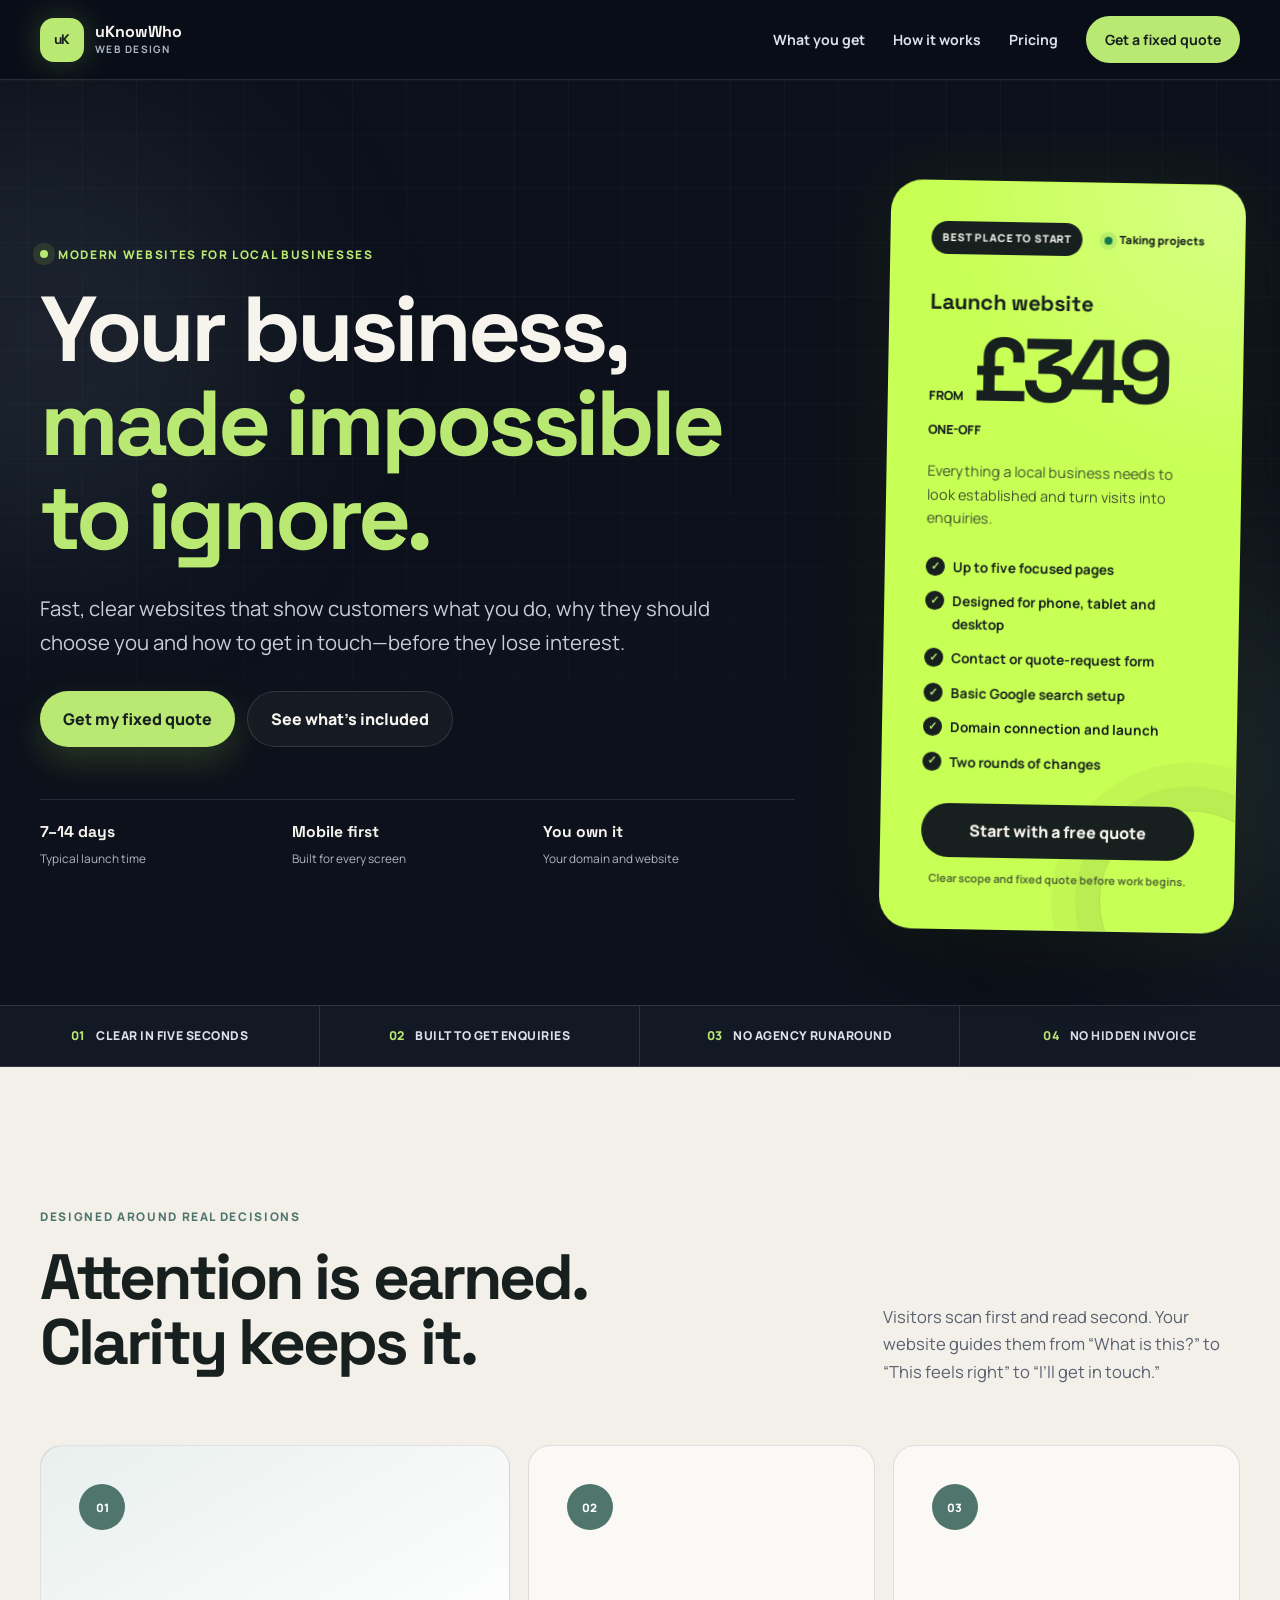
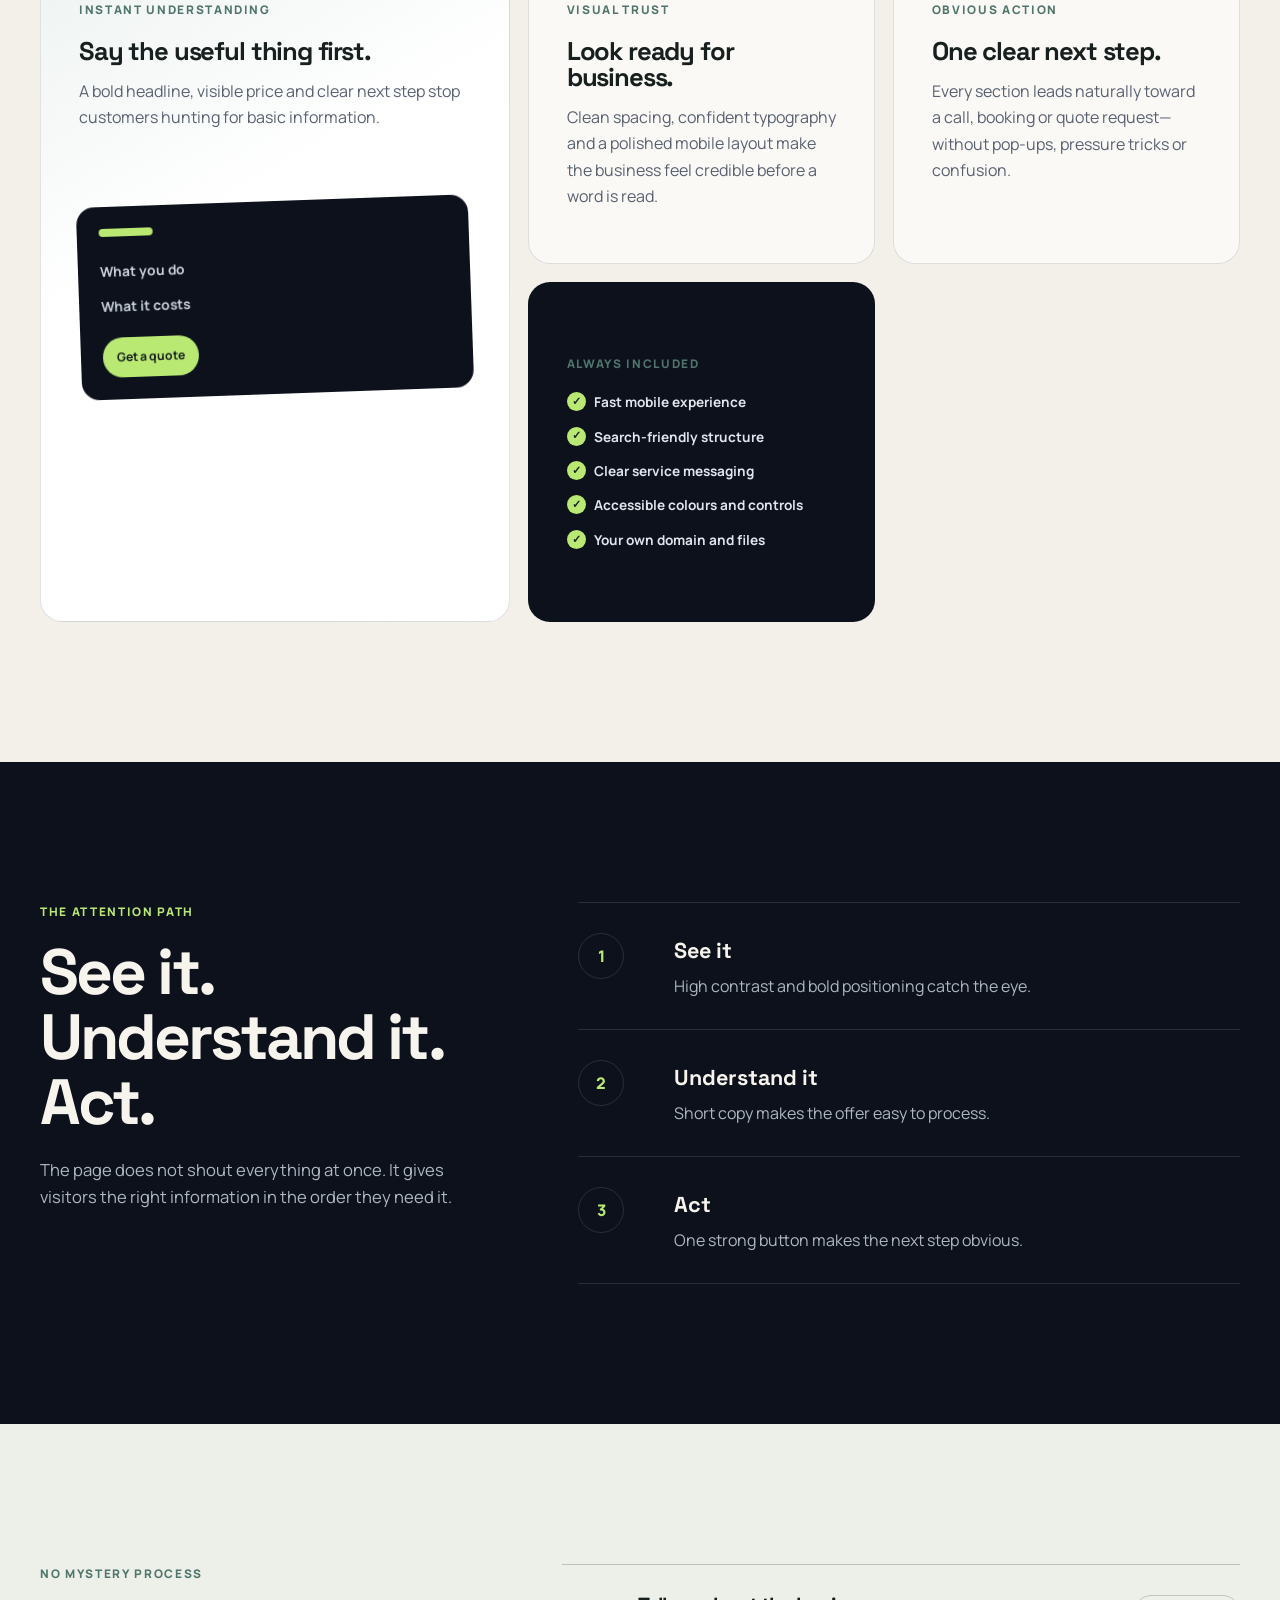
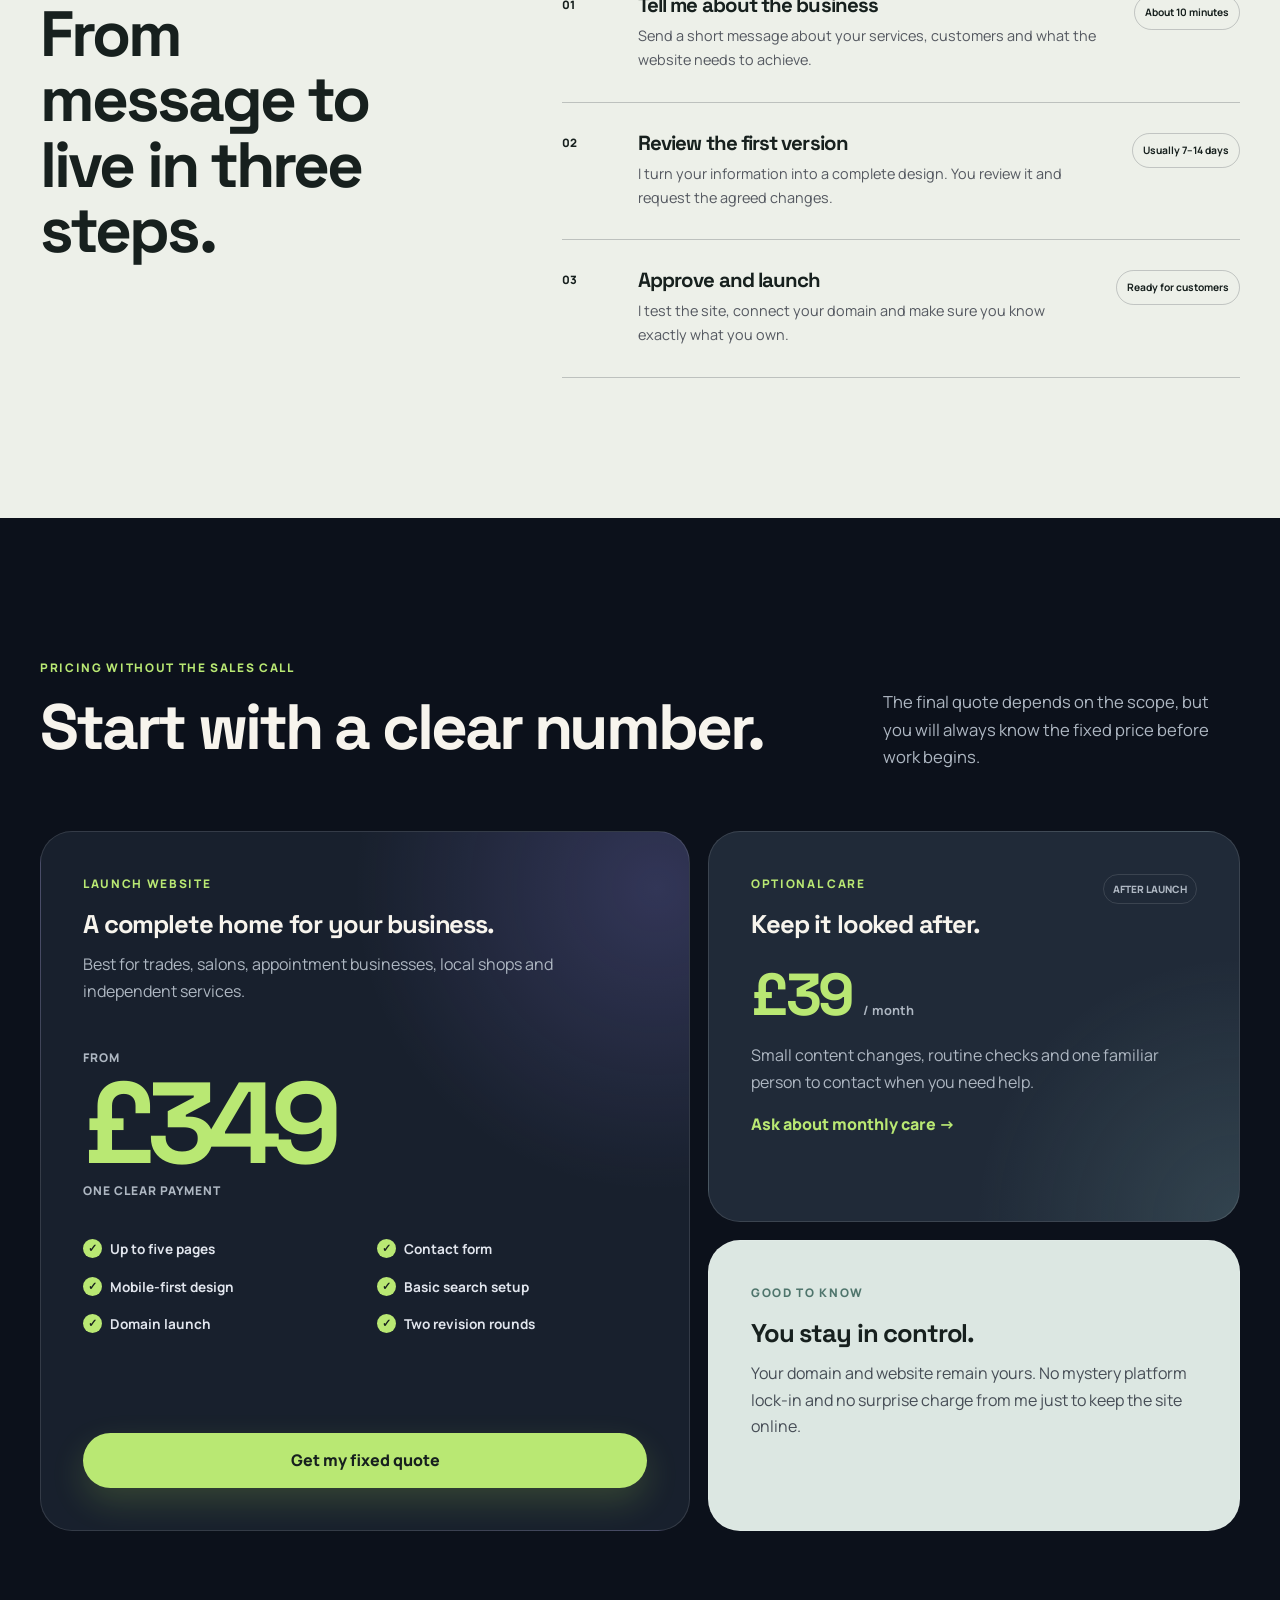
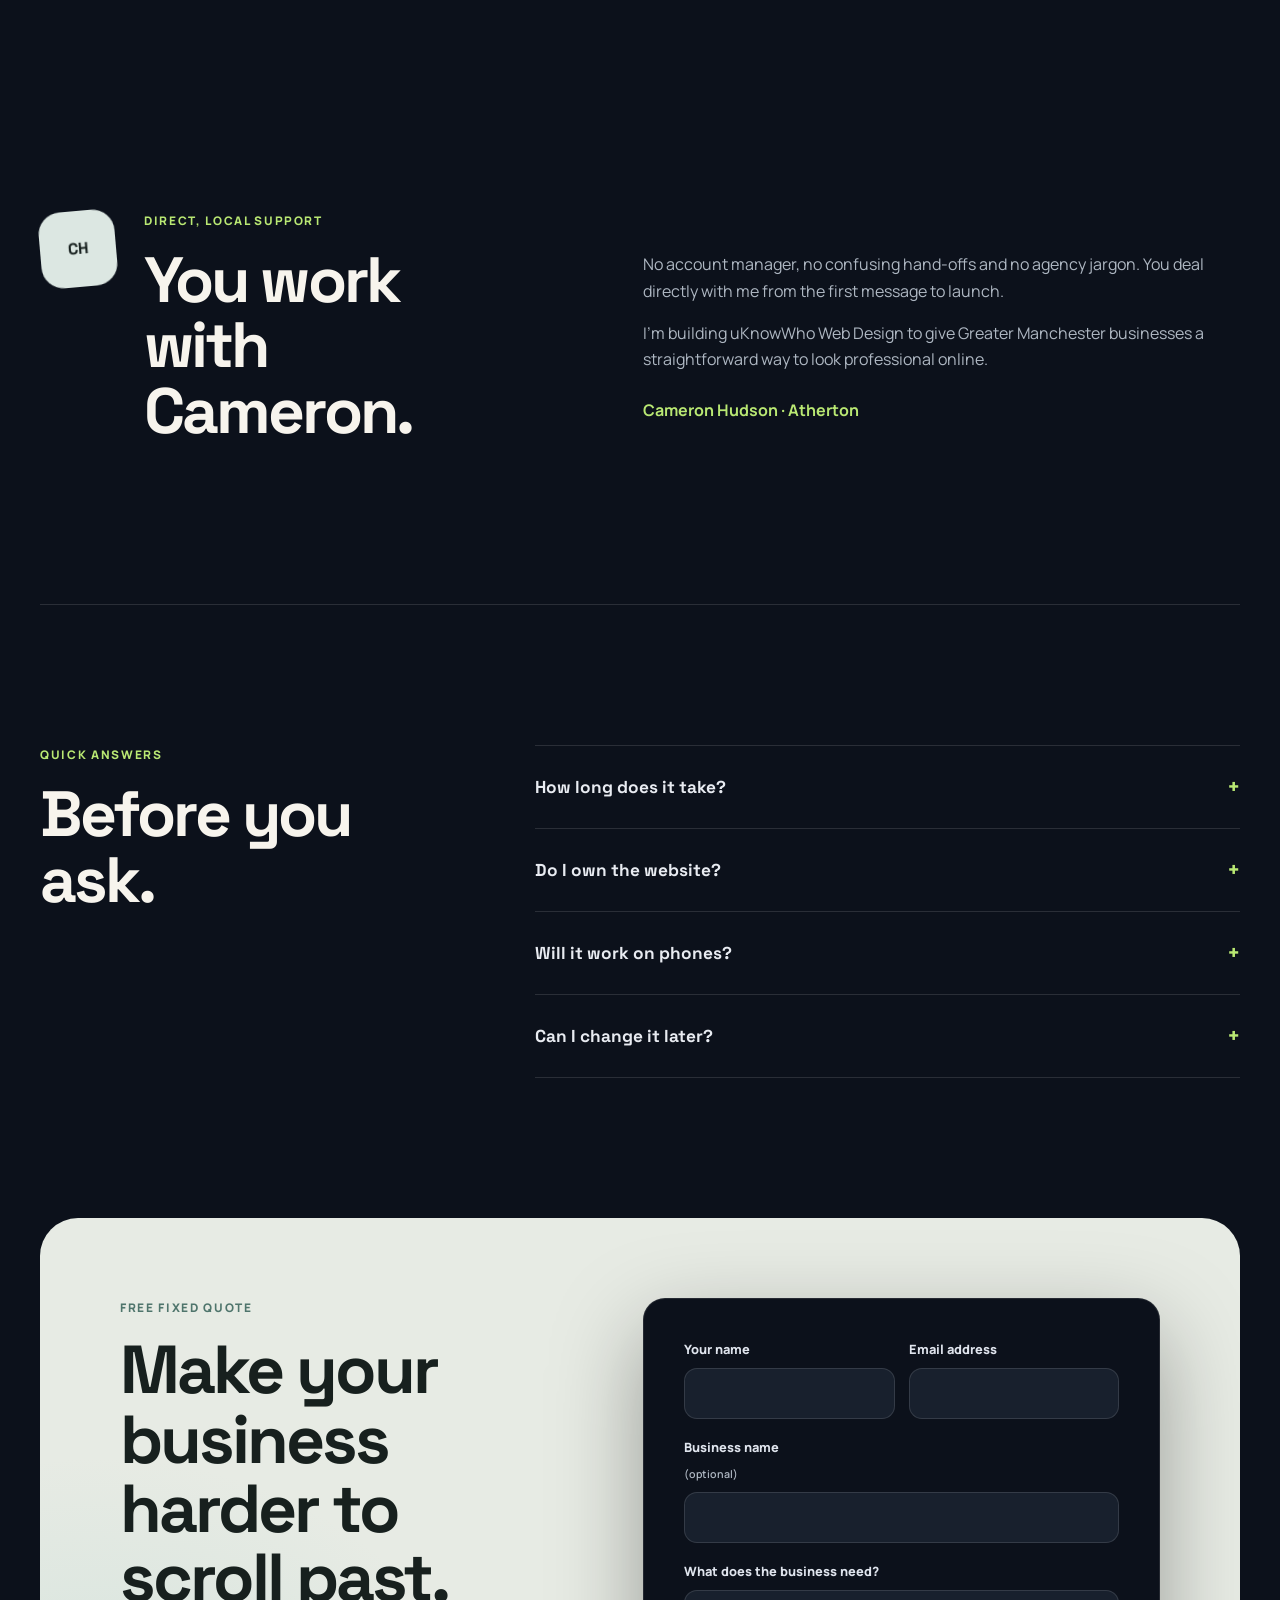
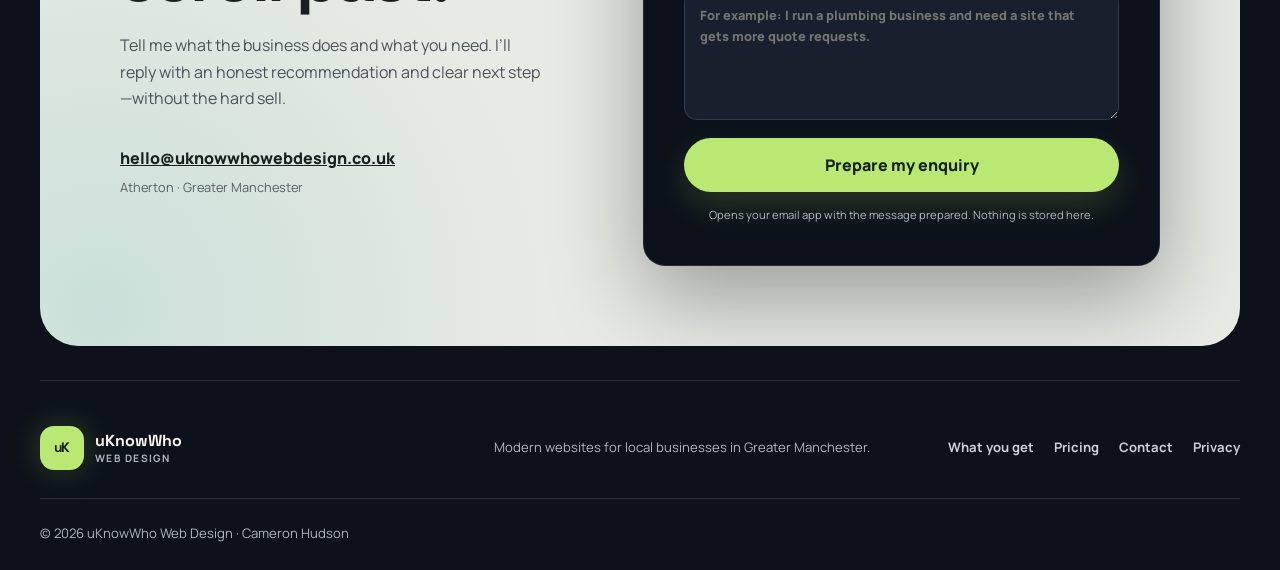
==== commit 85f9534d: "Refresh published stylesheet" ====
--- a/index.html
+++ b/index.html
@@ -33,7 +33,7 @@
       href="https://fonts.googleapis.com/css2?family=Manrope:wght@400;500;600;700;800&family=Space+Grotesk:wght@600;700&display=swap"
       rel="stylesheet"
     />
-    <link rel="stylesheet" href="app/globals.css" />
+    <link rel="stylesheet" href="app/globals.css?v=20260726-2" />
     <script type="application/ld+json">
       {
         "@context": "https://schema.org",
--- a/app/globals.css
+++ b/app/globals.css
@@ -1,16 +1,17 @@
 :root {
-  --night: #090d18;
-  --night-soft: #101625;
-  --panel: #151c2d;
-  --panel-light: #1b2438;
-  --ink: #f7f5ef;
-  --muted: #a8b1c2;
-  --dark-text: #121725;
-  --lime: #c8ff55;
-  --lime-strong: #b6f22f;
-  --violet: #9b8cff;
-  --cyan: #6ae4ff;
-  --coral: #ff8064;
+  --night: #0c111b;
+  --night-soft: #121925;
+  --panel: #18202d;
+  --panel-light: #202a38;
+  --ink: #f7f4ed;
+  --muted: #aeb7c2;
+  --dark-text: #17201e;
+  --lime: #b9e873;
+  --lime-strong: #a8d960;
+  --card-lime: #c8ff55;
+  --violet: #aaa4c9;
+  --cyan: #94c9c5;
+  --coral: #d9967d;
   --white: #ffffff;
   --line: rgba(255, 255, 255, 0.12);
   --line-dark: rgba(18, 23, 37, 0.12);
@@ -203,6 +204,7 @@
   grid-template-columns: minmax(0, 1.36fr) minmax(350px, 0.64fr);
   gap: clamp(45px, 7vw, 90px);
   align-items: center;
+  margin-inline: auto;
   padding: clamp(60px, 8vw, 110px) 0 74px;
 }
 
@@ -234,7 +236,7 @@
   left: -18%;
   width: 440px;
   height: 440px;
-  background: rgba(155, 140, 255, 0.2);
+  background: rgba(130, 151, 170, 0.13);
 }
 
 .hero-glow-two {
@@ -242,7 +244,7 @@
   bottom: 6%;
   width: 360px;
   height: 360px;
-  background: rgba(106, 228, 255, 0.15);
+  background: rgba(131, 180, 169, 0.11);
 }
 
 .eyebrow,
@@ -368,8 +370,8 @@
   border-radius: var(--radius-lg);
   color: var(--dark-text);
   background:
-    radial-gradient(circle at 100% 0, rgba(155, 140, 255, 0.34), transparent 36%),
-    var(--lime);
+    radial-gradient(circle at 100% 0, rgba(255, 255, 255, 0.3), transparent 36%),
+    var(--card-lime);
   box-shadow:
     0 34px 100px rgba(0, 0, 0, 0.38),
     0 0 80px rgba(200, 255, 85, 0.08);
@@ -554,6 +556,7 @@
 
 .section {
   width: var(--page);
+  margin-inline: auto;
   padding: clamp(82px, 11vw, 140px) 0;
 }
 
@@ -593,7 +596,7 @@
 
 .decision-section .kicker,
 .decision-section .card-kicker {
-  color: #6a55ee;
+  color: #4f756c;
 }
 
 .decision-grid {
@@ -622,7 +625,7 @@
   grid-row: span 2;
   min-height: 690px;
   background:
-    linear-gradient(150deg, rgba(155, 140, 255, 0.18), transparent 45%),
+    linear-gradient(150deg, rgba(121, 163, 151, 0.17), transparent 45%),
     var(--white);
 }
 
@@ -634,7 +637,7 @@
   margin-bottom: 70px;
   border-radius: 50%;
   color: var(--white);
-  background: #6a55ee;
+  background: #4f756c;
   font-size: 0.72rem;
   font-weight: 900;
 }
@@ -736,7 +739,7 @@
   width: 100%;
   padding-right: max(20px, calc((100% - 1200px) / 2));
   padding-left: max(20px, calc((100% - 1200px) / 2));
-  background: var(--lime);
+  background: #edf0e9;
 }
 
 .process-shell {
@@ -747,7 +750,7 @@
 }
 
 .process-shell .kicker {
-  color: #5e4a00;
+  color: #4f756c;
 }
 
 .process-list {
@@ -863,7 +866,7 @@
 .care-package {
   min-height: 390px;
   background:
-    radial-gradient(circle at 100% 100%, rgba(106, 228, 255, 0.2), transparent 40%),
+    radial-gradient(circle at 100% 100%, rgba(148, 201, 197, 0.16), transparent 40%),
     var(--panel-light);
 }
 
@@ -886,7 +889,7 @@
 
 .care-price {
   margin: 28px 0 18px;
-  color: var(--cyan);
+  color: var(--lime);
   font-family: var(--font-display);
   font-size: 3.7rem;
   font-weight: 700;
@@ -915,11 +918,11 @@
 .honesty-card {
   min-height: 290px;
   color: var(--dark-text);
-  background: var(--violet);
+  background: #dce7e2;
 }
 
 .honesty-card .card-kicker {
-  color: #2c235c;
+  color: #4f756c;
 }
 
 .honesty-card p:last-child {
@@ -947,7 +950,7 @@
   place-items: center;
   border-radius: 22px;
   color: var(--dark-text);
-  background: var(--violet);
+  background: #dce7e2;
   font-family: var(--font-display);
   font-weight: 700;
   transform: rotate(-5deg);
@@ -1016,18 +1019,19 @@
   width: var(--page);
   grid-template-columns: 0.9fr 1.1fr;
   gap: clamp(50px, 8vw, 100px);
+  margin-inline: auto;
   margin-bottom: 34px;
   padding: clamp(44px, 7vw, 80px);
   overflow: hidden;
   border-radius: 38px;
   color: var(--dark-text);
   background:
-    radial-gradient(circle at 5% 95%, rgba(106, 228, 255, 0.38), transparent 34%),
-    var(--violet);
+    radial-gradient(circle at 5% 95%, rgba(148, 201, 197, 0.34), transparent 34%),
+    #e7ebe4;
 }
 
 .contact-copy .kicker {
-  color: #2c235c;
+  color: #4f756c;
 }
 
 .contact-copy h2 {
@@ -1127,6 +1131,7 @@
   grid-template-columns: 1fr 1fr auto;
   gap: 28px;
   align-items: center;
+  margin-inline: auto;
   padding: 45px 0 26px;
   border-top: 1px solid var(--line);
 }
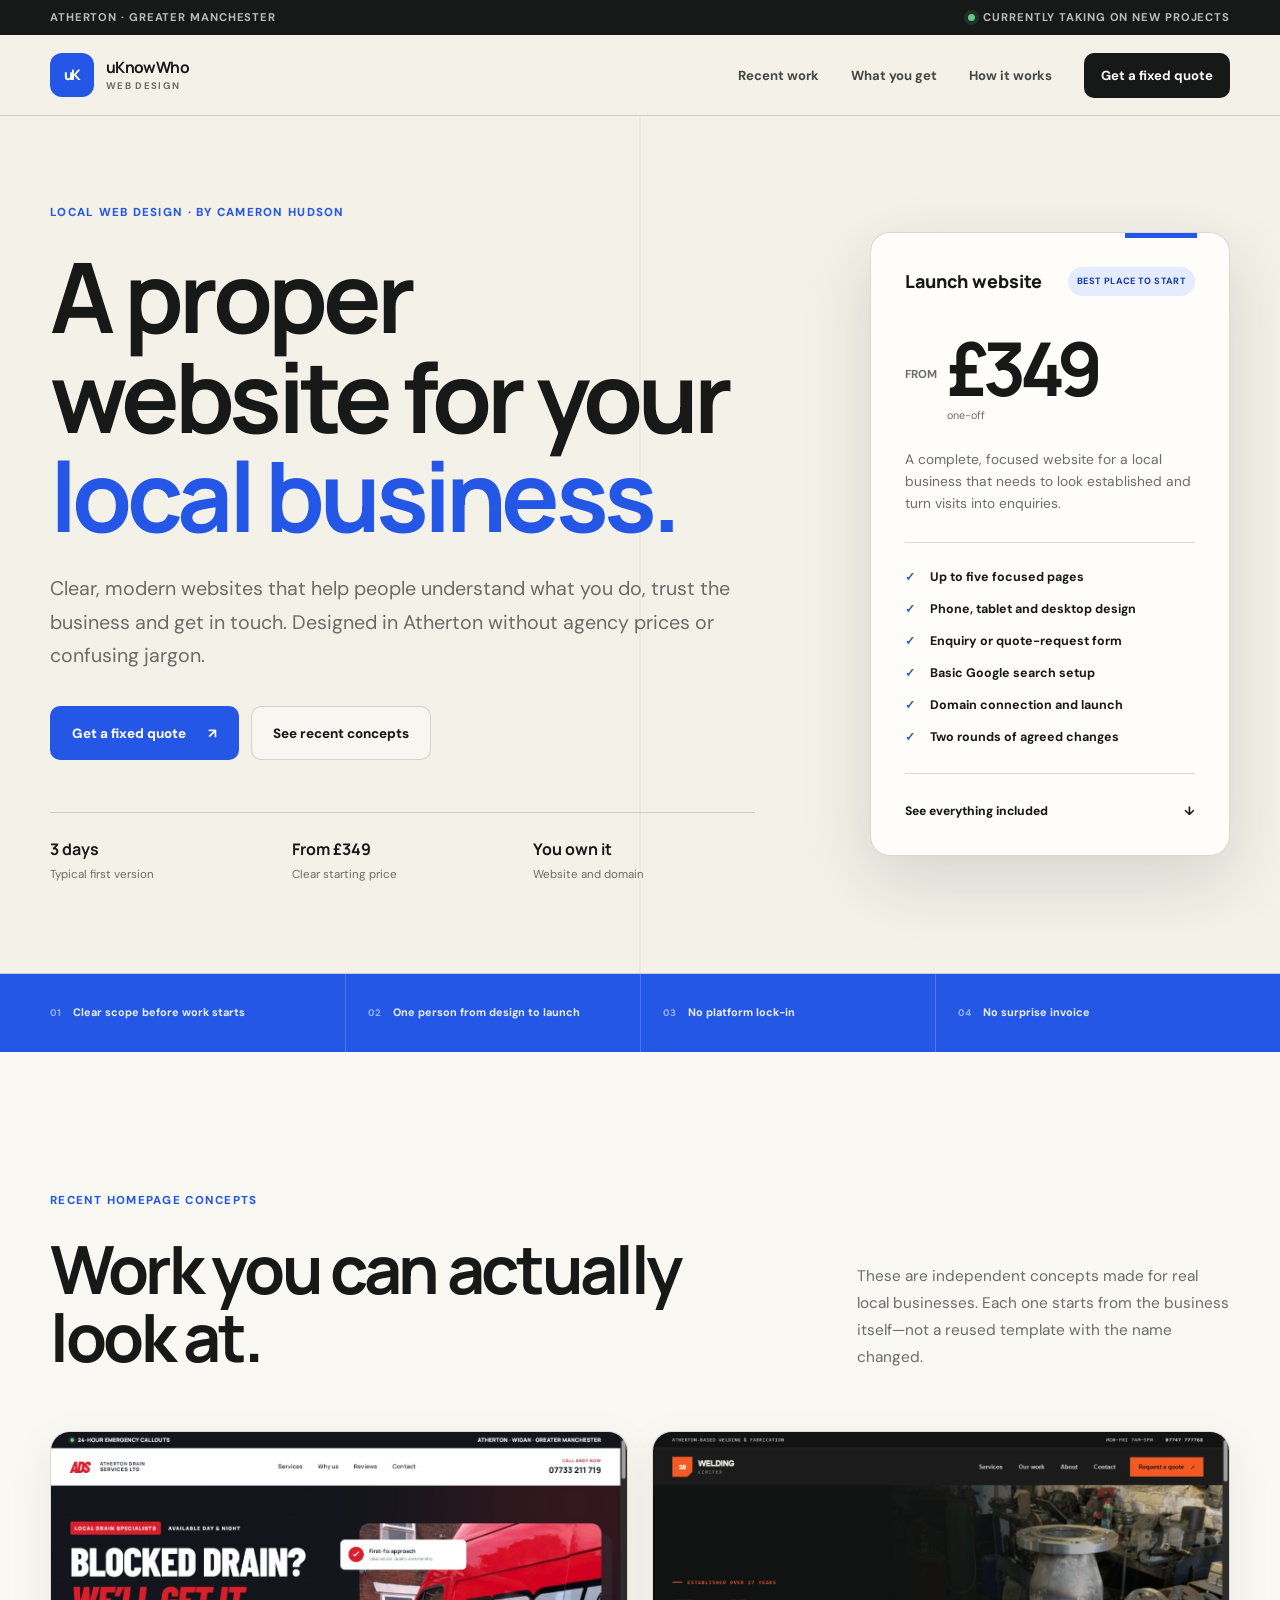
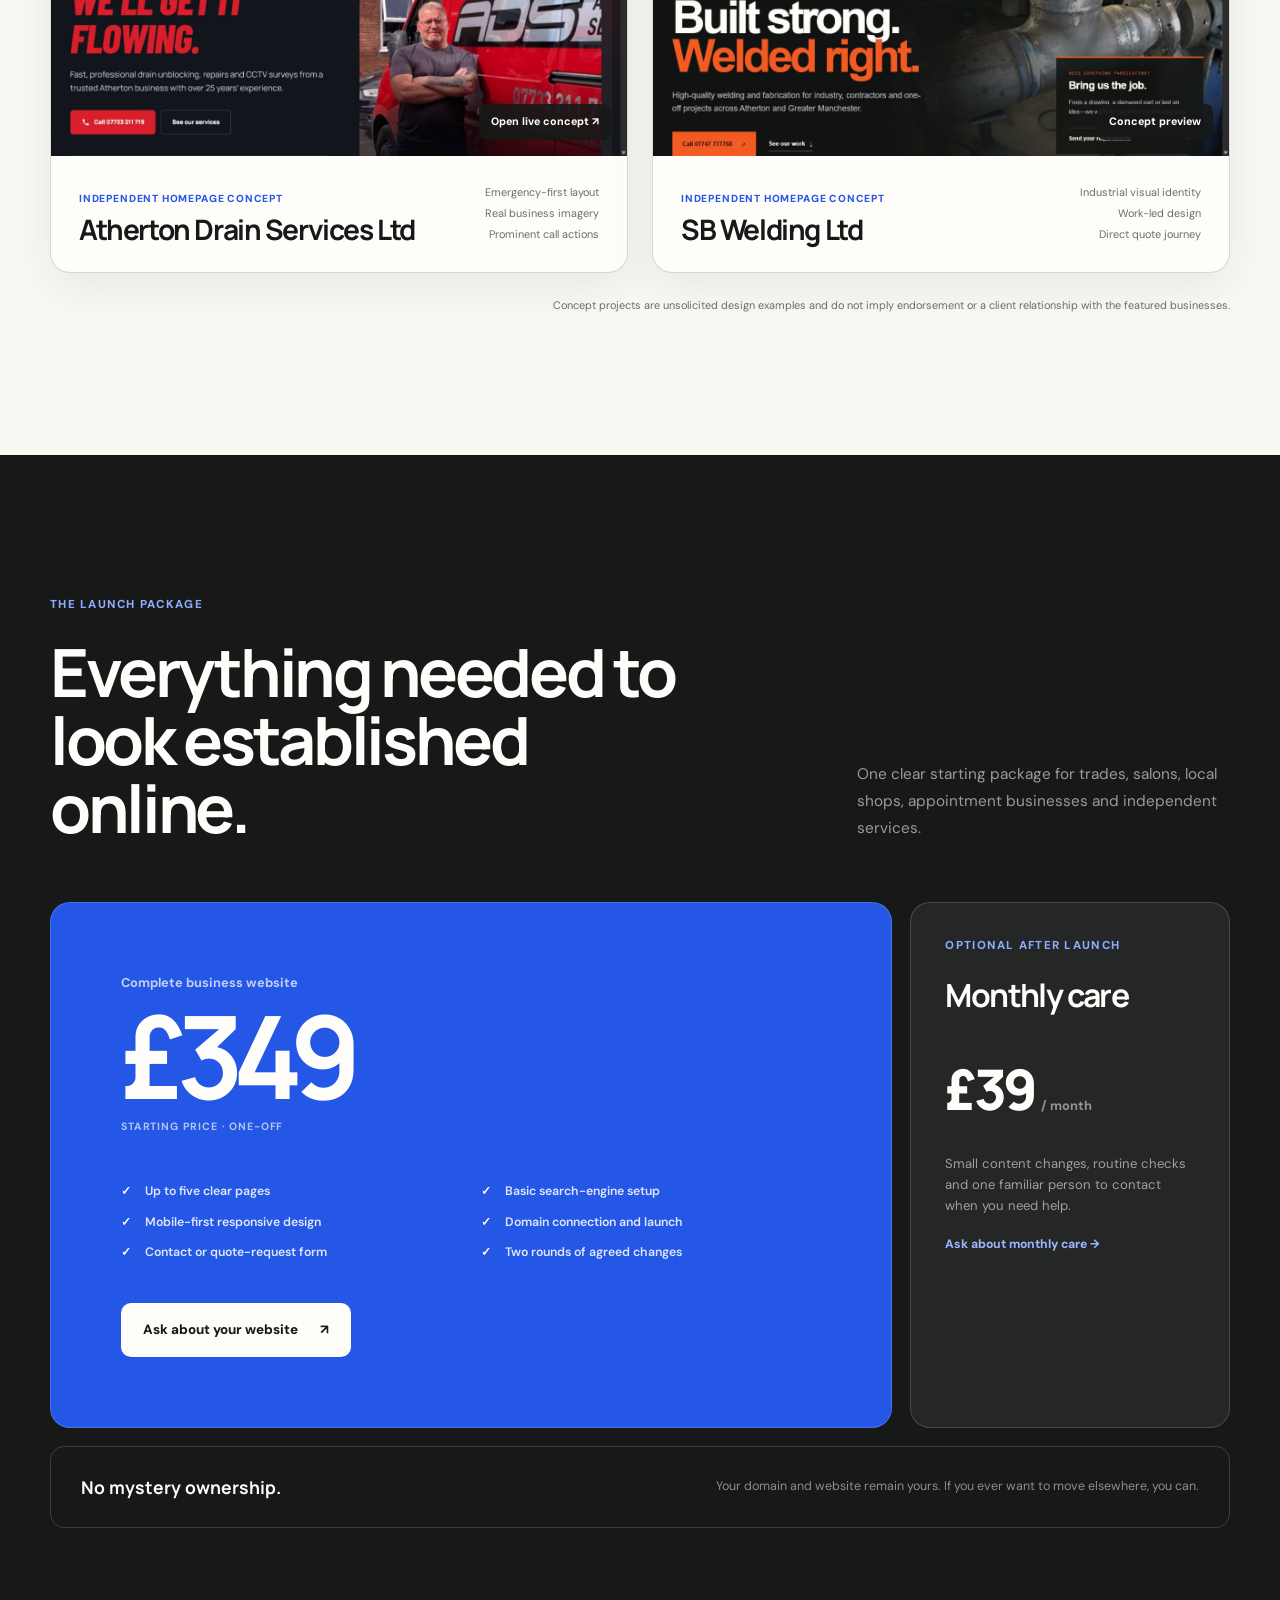
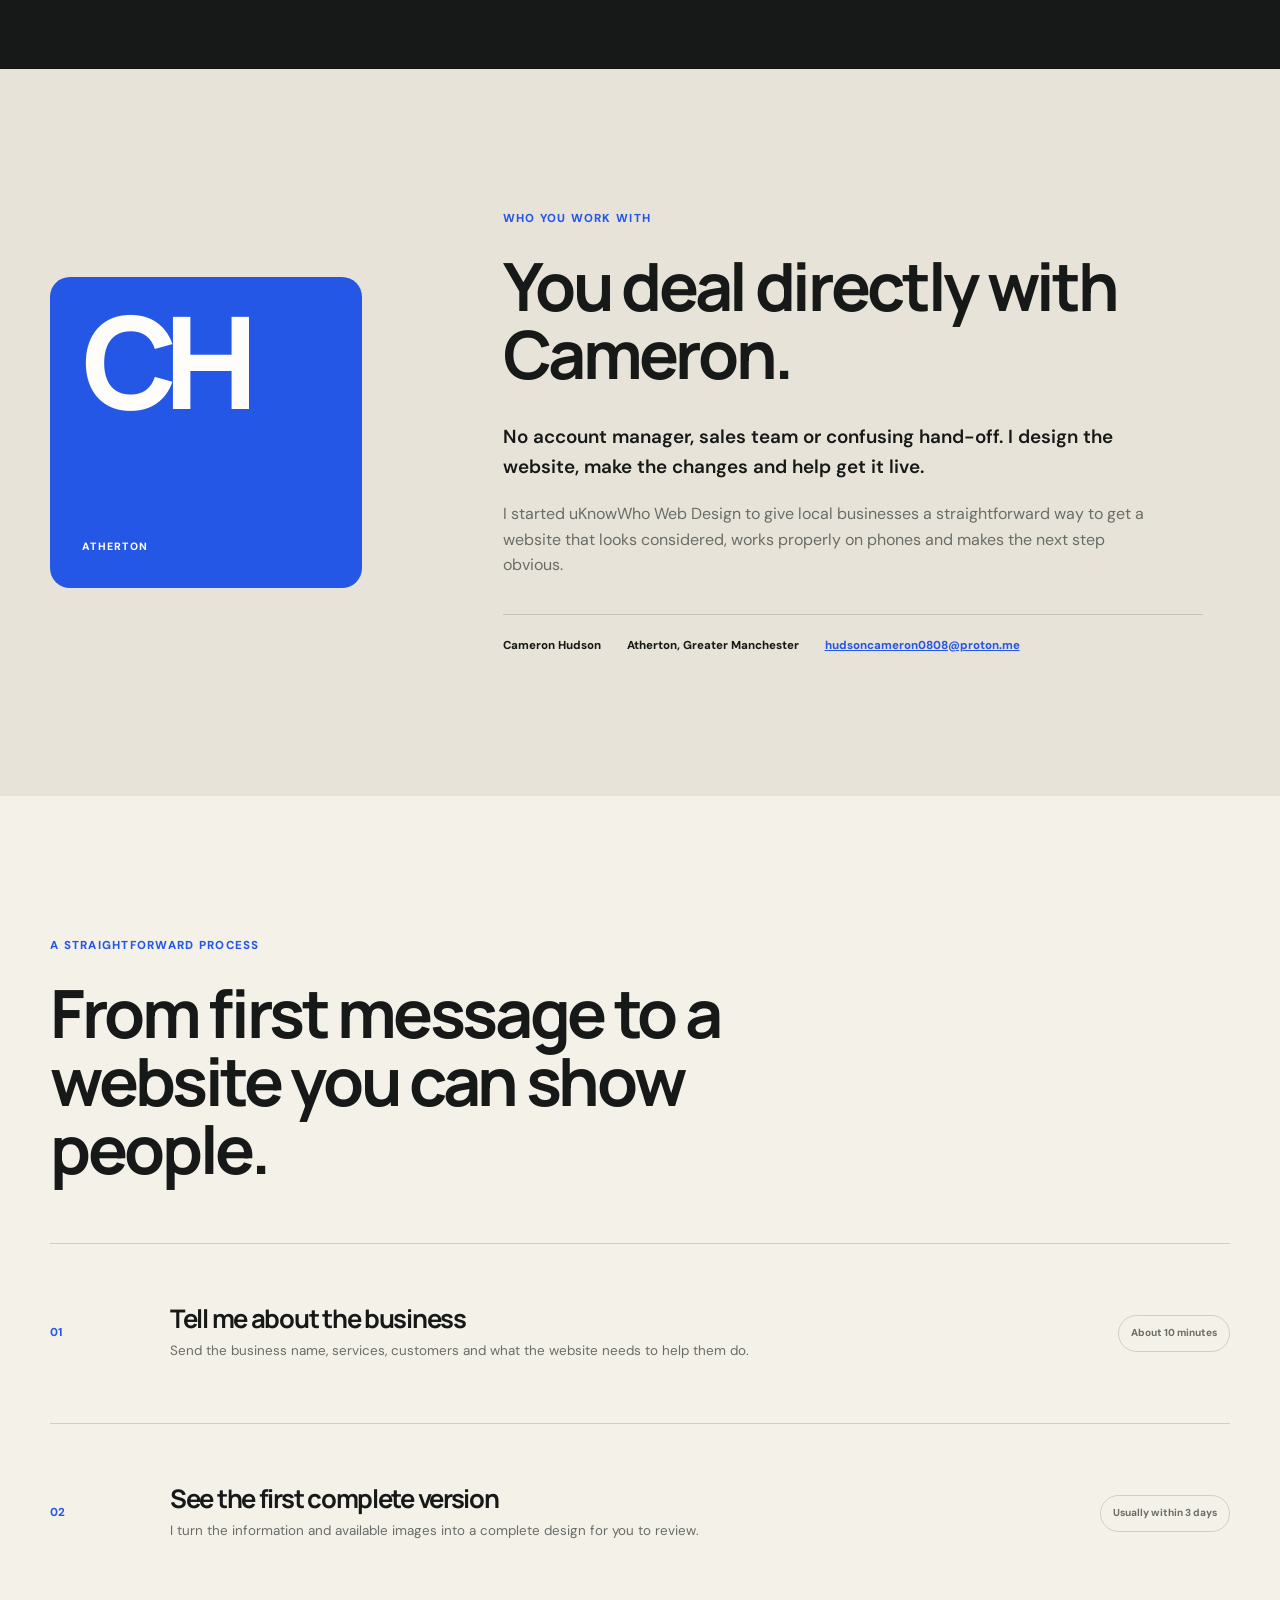
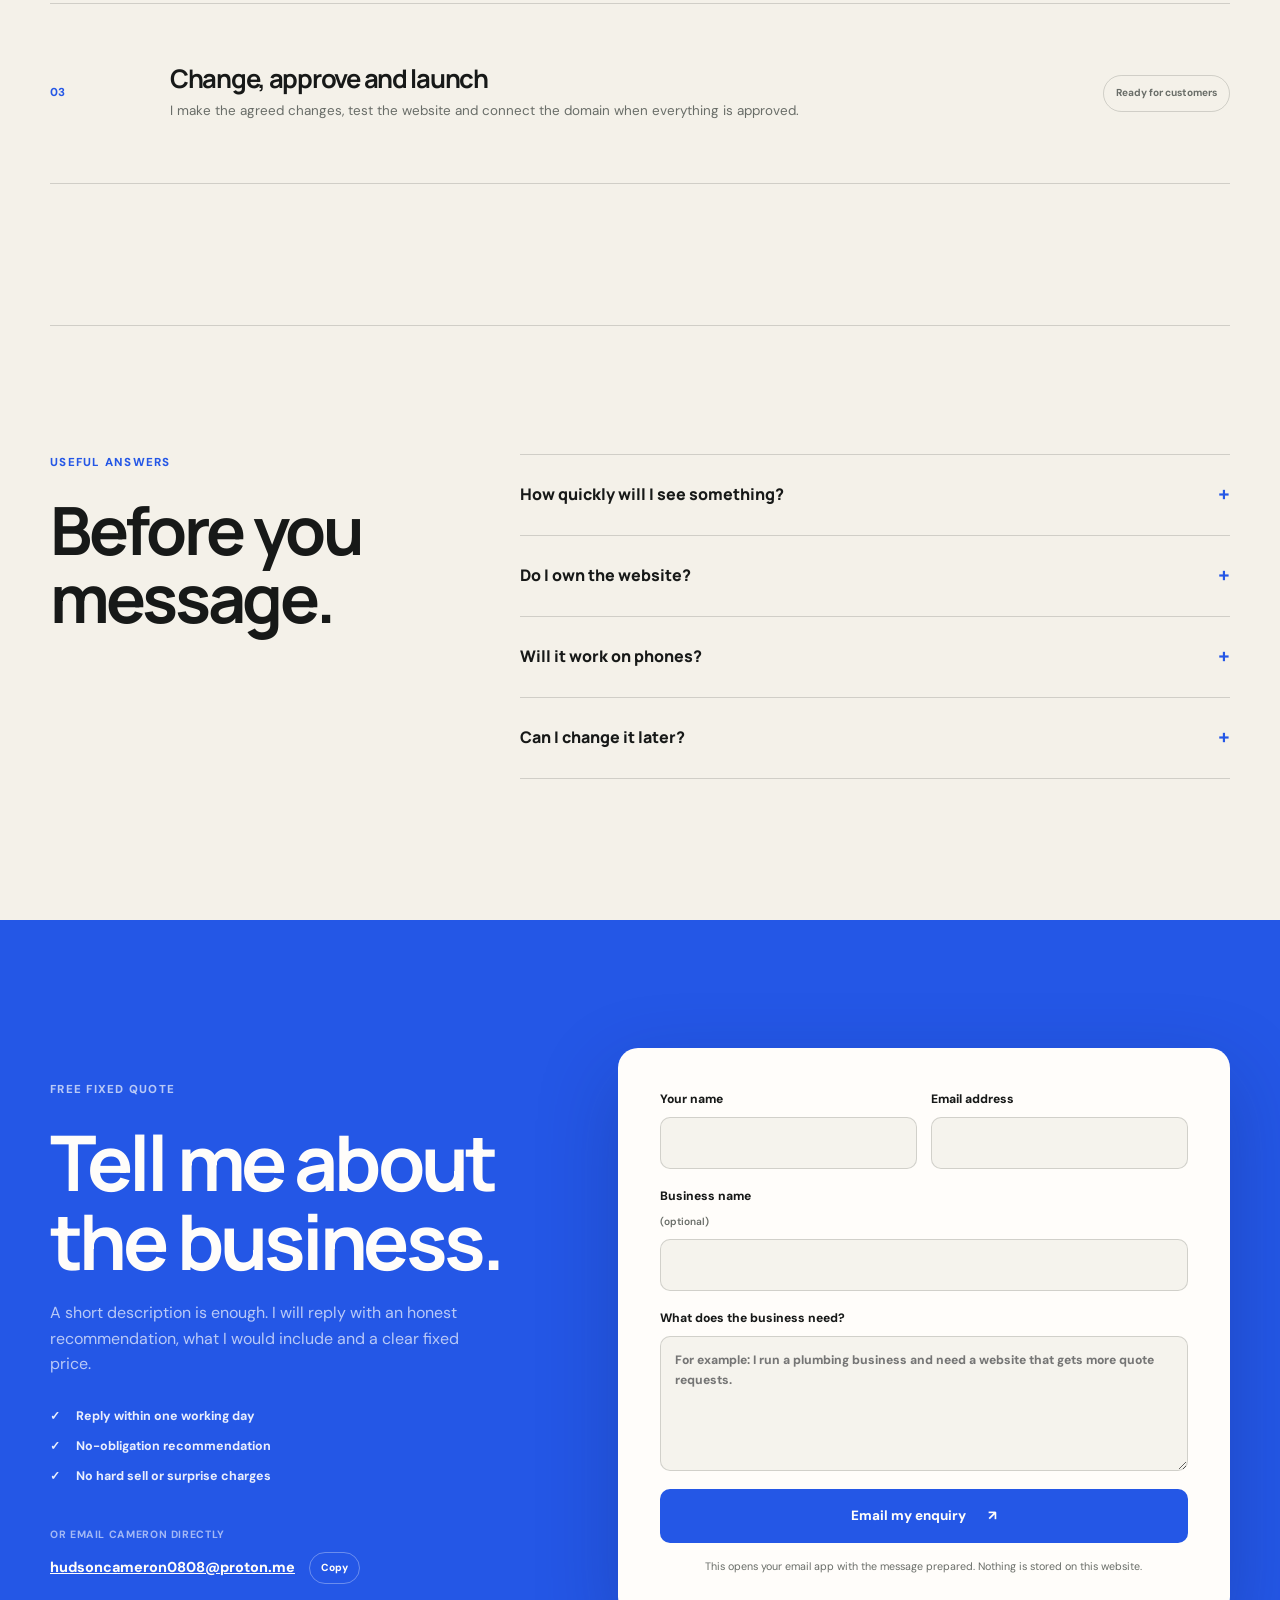
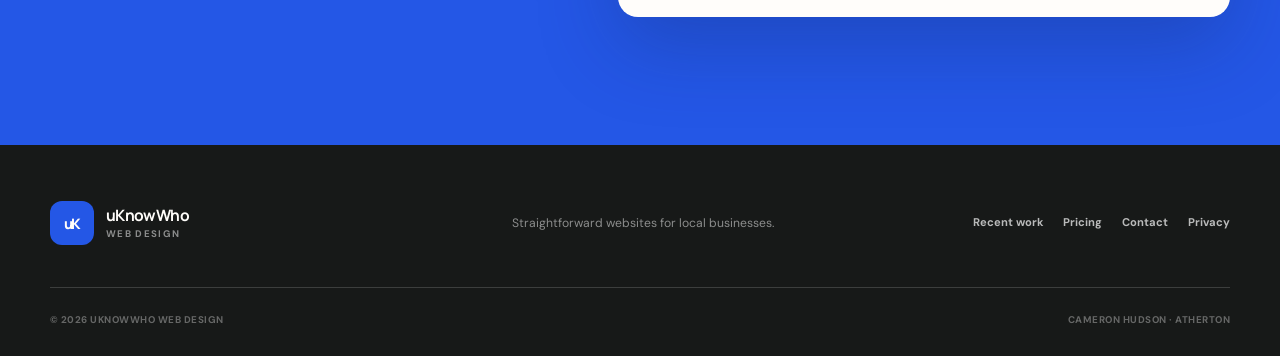
==== commit c940f363: "Redesign website for a more credible local brand" ====
--- a/index.html
+++ b/index.html
@@ -1,50 +1,50 @@
 <!doctype html>
 <html lang="en">
   <head>
-    <meta charset="UTF-8" />
-    <meta name="viewport" content="width=device-width, initial-scale=1.0" />
+    <meta charset="UTF-8">
+    <meta name="viewport" content="width=device-width, initial-scale=1.0">
     <meta
       name="description"
-      content="Bold, modern websites for local businesses in Atherton and Greater Manchester. Clear launch packages from £349."
-    />
+      content="Straightforward, modern websites for local businesses in Atherton and Greater Manchester. Homepage concepts from £349."
+    >
     <meta
       name="keywords"
       content="web design Atherton, small business websites, local web designer, Greater Manchester web design"
-    />
-    <meta name="author" content="Cameron Hudson" />
-    <meta property="og:title" content="uKnowWho Web Design" />
+    >
+    <meta name="author" content="Cameron Hudson">
+    <meta property="og:title" content="uKnowWho Web Design">
     <meta
       property="og:description"
-      content="Your business, made impossible to ignore. Modern websites from £349."
-    />
-    <meta property="og:type" content="website" />
-    <meta property="og:image" content="public/og.png" />
-    <meta name="twitter:card" content="summary_large_image" />
-    <meta name="twitter:title" content="uKnowWho Web Design" />
+      content="Proper websites for local businesses. Designed by Cameron Hudson in Atherton."
+    >
+    <meta property="og:type" content="website">
+    <meta property="og:image" content="public/og-v2.png">
+    <meta name="twitter:card" content="summary_large_image">
+    <meta name="twitter:title" content="uKnowWho Web Design">
     <meta
       name="twitter:description"
-      content="Your business, made impossible to ignore. Modern websites from £349."
-    />
-    <meta name="twitter:image" content="public/og.png" />
-    <title>uKnowWho Web Design | Modern Local Business Websites</title>
-    <link rel="preconnect" href="https://fonts.googleapis.com" />
-    <link rel="preconnect" href="https://fonts.gstatic.com" crossorigin />
+      content="Proper websites for local businesses. Designed by Cameron Hudson in Atherton."
+    >
+    <meta name="twitter:image" content="public/og-v2.png">
+    <title>uKnowWho Web Design | Local Business Websites by Cameron Hudson</title>
+    <link rel="preconnect" href="https://fonts.googleapis.com">
+    <link rel="preconnect" href="https://fonts.gstatic.com" crossorigin>
     <link
-      href="https://fonts.googleapis.com/css2?family=Manrope:wght@400;500;600;700;800&family=Space+Grotesk:wght@600;700&display=swap"
+      href="https://fonts.googleapis.com/css2?family=DM+Sans:wght@400;500;600;700&family=Manrope:wght@500;600;700;800&display=swap"
       rel="stylesheet"
-    />
-    <link rel="stylesheet" href="app/globals.css?v=20260726-2" />
+    >
+    <link rel="stylesheet" href="app/globals.css?v=20260727-1">
     <script type="application/ld+json">
       {
         "@context": "https://schema.org",
         "@type": "ProfessionalService",
         "name": "uKnowWho Web Design",
-        "description": "Modern, mobile-friendly websites for local businesses.",
+        "description": "Straightforward websites for local businesses.",
         "founder": {
           "@type": "Person",
           "name": "Cameron Hudson"
         },
-        "email": "hello@uknowwhowebdesign.co.uk",
+        "email": "hudsoncameron0808@proton.me",
         "areaServed": ["Atherton", "Greater Manchester"],
         "priceRange": "££"
       }
@@ -52,219 +52,277 @@
     <script src="script.js" defer></script>
   </head>
   <body>
+    <div class="announcement">
+      <div class="shell announcement-inner">
+        <span>Atherton &middot; Greater Manchester</span>
+        <span>Currently taking on new projects</span>
+      </div>
+    </div>
+
     <header class="site-header">
-      <a class="brand" href="#top" aria-label="uKnowWho Web Design home">
-        <span class="brand-mark">uK</span>
-        <span class="brand-name">
-          uKnowWho
-          <small>web design</small>
-        </span>
-      </a>
-
-      <button
-        class="menu-button"
-        type="button"
-        aria-label="Open navigation"
-        aria-expanded="false"
-      >
-        <span></span>
-        <span></span>
-      </button>
-
-      <nav class="site-nav" aria-label="Main navigation">
-        <a href="#included">What you get</a>
-        <a href="#process">How it works</a>
-        <a href="#pricing">Pricing</a>
-        <a class="nav-cta" href="#contact">Get a fixed quote</a>
-      </nav>
+      <div class="shell header-inner">
+        <a class="brand" href="#top" aria-label="uKnowWho Web Design home">
+          <span class="brand-mark">uK</span>
+          <span class="brand-name">
+            <strong>uKnowWho</strong>
+            <small>Web Design</small>
+          </span>
+        </a>
+
+        <button
+          class="menu-button"
+          type="button"
+          aria-label="Open navigation"
+          aria-expanded="false"
+        >
+          <span></span>
+          <span></span>
+        </button>
+
+        <nav class="site-nav" aria-label="Main navigation">
+          <a href="#work">Recent work</a>
+          <a href="#package">What you get</a>
+          <a href="#process">How it works</a>
+          <a class="nav-cta" href="#contact">Get a fixed quote</a>
+        </nav>
+      </div>
     </header>
 
     <main>
       <section class="hero" id="top">
-        <div class="hero-glow hero-glow-one"></div>
-        <div class="hero-glow hero-glow-two"></div>
-
-        <div class="hero-copy">
-          <p class="eyebrow">
-            <span></span>
-            Modern websites for local businesses
+        <div class="shell hero-grid">
+          <div class="hero-copy">
+            <p class="eyebrow">Local web design &middot; By Cameron Hudson</p>
+            <h1>
+              A proper website for your
+              <em>local business.</em>
+            </h1>
+            <p class="hero-intro">
+              Clear, modern websites that help people understand what you do,
+              trust the business and get in touch. Designed in Atherton without
+              agency prices or confusing jargon.
+            </p>
+            <div class="hero-actions">
+              <a class="button button-primary" href="#contact">
+                Get a fixed quote <span aria-hidden="true">&nearr;</span>
+              </a>
+              <a class="button button-secondary" href="#work">
+                See recent concepts
+              </a>
+            </div>
+            <ul class="hero-points" aria-label="Key service details">
+              <li><strong>3 days</strong><span>Typical first version</span></li>
+              <li><strong>From &pound;349</strong><span>Clear starting price</span></li>
+              <li><strong>You own it</strong><span>Website and domain</span></li>
+            </ul>
+          </div>
+
+          <aside class="package-card" aria-label="Launch website package">
+            <div class="package-card-top">
+              <span>Launch website</span>
+              <small>Best place to start</small>
+            </div>
+            <div class="package-price">
+              <span>from</span>
+              <strong>&pound;349</strong>
+              <small>one-off</small>
+            </div>
+            <p>
+              A complete, focused website for a local business that needs to
+              look established and turn visits into enquiries.
+            </p>
+            <ul>
+              <li>Up to five focused pages</li>
+              <li>Phone, tablet and desktop design</li>
+              <li>Enquiry or quote-request form</li>
+              <li>Basic Google search setup</li>
+              <li>Domain connection and launch</li>
+              <li>Two rounds of agreed changes</li>
+            </ul>
+            <a href="#package">
+              See everything included <span aria-hidden="true">&darr;</span>
+            </a>
+          </aside>
+        </div>
+      </section>
+
+      <section class="proof-bar" aria-label="Service promises">
+        <div class="shell proof-grid">
+          <p><span>01</span>Clear scope before work starts</p>
+          <p><span>02</span>One person from design to launch</p>
+          <p><span>03</span>No platform lock-in</p>
+          <p><span>04</span>No surprise invoice</p>
+        </div>
+      </section>
+
+      <section class="section work-section" id="work">
+        <div class="shell">
+          <div class="section-heading split-heading">
+            <div>
+              <p class="kicker">Recent homepage concepts</p>
+              <h2>Work you can actually look at.</h2>
+            </div>
+            <p>
+              These are independent concepts made for real local businesses.
+              Each one starts from the business itself&mdash;not a reused
+              template with the name changed.
+            </p>
+          </div>
+
+          <div class="work-grid">
+            <article class="project-card">
+              <a
+                class="project-image"
+                href="https://uknowwhohub.github.io/Atherton-Drain-Services-Ltd/"
+                target="_blank"
+                rel="noreferrer"
+                aria-label="Open the Atherton Drain Services homepage concept"
+              >
+                <img
+                  src="assets/atherton-drain-services.jpg"
+                  alt="Atherton Drain Services homepage concept"
+                  width="1265"
+                  height="712"
+                >
+                <span>Open live concept &nearr;</span>
+              </a>
+              <div class="project-copy">
+                <div>
+                  <p>Independent homepage concept</p>
+                  <h3>Atherton Drain Services Ltd</h3>
+                </div>
+                <ul aria-label="Project features">
+                  <li>Emergency-first layout</li>
+                  <li>Real business imagery</li>
+                  <li>Prominent call actions</li>
+                </ul>
+              </div>
+            </article>
+
+            <article class="project-card">
+              <div class="project-image">
+                <img
+                  src="assets/sb-welding.jpg"
+                  alt="SB Welding Ltd homepage concept"
+                  width="1265"
+                  height="712"
+                >
+                <span>Concept preview</span>
+              </div>
+              <div class="project-copy">
+                <div>
+                  <p>Independent homepage concept</p>
+                  <h3>SB Welding Ltd</h3>
+                </div>
+                <ul aria-label="Project features">
+                  <li>Industrial visual identity</li>
+                  <li>Work-led design</li>
+                  <li>Direct quote journey</li>
+                </ul>
+              </div>
+            </article>
+          </div>
+
+          <p class="concept-note">
+            Concept projects are unsolicited design examples and do not imply
+            endorsement or a client relationship with the featured businesses.
           </p>
-          <h1>
-            Your business,
-            <em>made impossible to ignore.</em>
-          </h1>
-          <p class="hero-intro">
-            Fast, clear websites that show customers what you do, why they
-            should choose you and how to get in touch—before they lose interest.
-          </p>
-
-          <div class="hero-actions">
-            <a class="button button-lime" href="#contact">Get my fixed quote</a>
-            <a class="button button-ghost" href="#included">
-              See what’s included
-            </a>
-          </div>
-
-          <div class="hero-trust" aria-label="Key service details">
+        </div>
+      </section>
+
+      <section class="section package-section" id="package">
+        <div class="shell">
+          <div class="section-heading split-heading">
             <div>
-              <strong>7–14 days</strong>
-              <span>Typical launch time</span>
-            </div>
-            <div>
-              <strong>Mobile first</strong>
-              <span>Built for every screen</span>
-            </div>
-            <div>
-              <strong>You own it</strong>
-              <span>Your domain and website</span>
-            </div>
-          </div>
-        </div>
-
-        <aside class="hero-price-card" aria-label="Launch website pricing">
-          <div class="price-card-top">
-            <span class="price-pill">Best place to start</span>
-            <span class="availability-dot">Taking projects</span>
-          </div>
-
-          <p class="package-name">Launch website</p>
-          <div class="hero-price">
-            <span>from</span>
-            <strong>&pound;349</strong>
-            <small>one-off</small>
-          </div>
-          <p class="price-summary">
-            Everything a local business needs to look established and turn
-            visits into enquiries.
-          </p>
-
-          <ul class="hero-checks">
-            <li>Up to five focused pages</li>
-            <li>Designed for phone, tablet and desktop</li>
-            <li>Contact or quote-request form</li>
-            <li>Basic Google search setup</li>
-            <li>Domain connection and launch</li>
-            <li>Two rounds of changes</li>
-          </ul>
-
-          <a class="button button-dark" href="#contact">
-            Start with a free quote
-          </a>
-          <p class="price-footnote">
-            Clear scope and fixed quote before work begins.
-          </p>
-        </aside>
-      </section>
-
-      <section class="attention-strip" aria-label="Service highlights">
-        <div><span>01</span> Clear in five seconds</div>
-        <div><span>02</span> Built to get enquiries</div>
-        <div><span>03</span> No agency runaround</div>
-        <div><span>04</span> No hidden invoice</div>
-      </section>
-
-      <section class="section decision-section" id="included">
-        <div class="section-heading split-heading">
-          <div>
-            <p class="kicker">Designed around real decisions</p>
-            <h2>Attention is earned. Clarity keeps it.</h2>
-          </div>
-          <p>
-            Visitors scan first and read second. Your website guides them from
-            “What is this?” to “This feels right” to “I’ll get in touch.”
-          </p>
-        </div>
-
-        <div class="decision-grid">
-          <article class="decision-card decision-featured">
-            <div class="card-icon">01</div>
-            <p class="card-kicker">Instant understanding</p>
-            <h3>Say the useful thing first.</h3>
+              <p class="kicker">The launch package</p>
+              <h2>Everything needed to look established online.</h2>
+            </div>
             <p>
-              A bold headline, visible price and clear next step stop customers
-              hunting for basic information.
-            </p>
-            <div class="mini-interface" aria-hidden="true">
-              <span></span>
-              <strong>What you do</strong>
-              <strong>What it costs</strong>
-              <b>Get a quote</b>
-            </div>
-          </article>
-
-          <article class="decision-card">
-            <div class="card-icon">02</div>
-            <p class="card-kicker">Visual trust</p>
-            <h3>Look ready for business.</h3>
+              One clear starting package for trades, salons, local shops,
+              appointment businesses and independent services.
+            </p>
+          </div>
+
+          <div class="offer-grid">
+            <article class="offer-main">
+              <div class="offer-price">
+                <p>Complete business website</p>
+                <strong>&pound;349</strong>
+                <span>starting price &middot; one-off</span>
+              </div>
+              <div class="offer-inclusions">
+                <ul>
+                  <li>Up to five clear pages</li>
+                  <li>Mobile-first responsive design</li>
+                  <li>Contact or quote-request form</li>
+                </ul>
+                <ul>
+                  <li>Basic search-engine setup</li>
+                  <li>Domain connection and launch</li>
+                  <li>Two rounds of agreed changes</li>
+                </ul>
+              </div>
+              <a class="button button-light" href="#contact">
+                Ask about your website <span aria-hidden="true">&nearr;</span>
+              </a>
+            </article>
+
+            <article class="offer-side">
+              <p class="kicker">Optional after launch</p>
+              <h3>Monthly care</h3>
+              <p class="care-price">&pound;39 <span>/ month</span></p>
+              <p>
+                Small content changes, routine checks and one familiar person
+                to contact when you need help.
+              </p>
+              <a href="#contact">Ask about monthly care &rarr;</a>
+            </article>
+          </div>
+
+          <div class="ownership-note">
+            <strong>No mystery ownership.</strong>
             <p>
-              Clean spacing, confident typography and a polished mobile layout
-              make the business feel credible before a word is read.
-            </p>
-          </article>
-
-          <article class="decision-card">
-            <div class="card-icon">03</div>
-            <p class="card-kicker">Obvious action</p>
-            <h3>One clear next step.</h3>
+              Your domain and website remain yours. If you ever want to move
+              elsewhere, you can.
+            </p>
+          </div>
+        </div>
+      </section>
+
+      <section class="section about-section">
+        <div class="shell about-grid">
+          <div class="about-mark" aria-hidden="true">
+            <span>CH</span>
+            <small>Atherton</small>
+          </div>
+          <div class="about-copy">
+            <p class="kicker">Who you work with</p>
+            <h2>You deal directly with Cameron.</h2>
+            <p class="about-lead">
+              No account manager, sales team or confusing hand-off. I design
+              the website, make the changes and help get it live.
+            </p>
             <p>
-              Every section leads naturally toward a call, booking or quote
-              request—without pop-ups, pressure tricks or confusion.
-            </p>
-          </article>
-
-          <article class="decision-card decision-accent">
-            <p class="card-kicker">Always included</p>
-            <ul class="compact-list">
-              <li>Fast mobile experience</li>
-              <li>Search-friendly structure</li>
-              <li>Clear service messaging</li>
-              <li>Accessible colours and controls</li>
-              <li>Your own domain and files</li>
-            </ul>
-          </article>
-        </div>
-      </section>
-
-      <section class="section psychology-section">
-        <div class="section-heading">
-          <p class="kicker">The attention path</p>
-          <h2>See it. Understand it. Act.</h2>
-          <p>
-            The page does not shout everything at once. It gives visitors the
-            right information in the order they need it.
-          </p>
-        </div>
-
-        <div class="attention-path">
-          <article>
-            <span>1</span>
-            <div>
-              <strong>See it</strong>
-              <p>High contrast and bold positioning catch the eye.</p>
-            </div>
-          </article>
-          <article>
-            <span>2</span>
-            <div>
-              <strong>Understand it</strong>
-              <p>Short copy makes the offer easy to process.</p>
-            </div>
-          </article>
-          <article>
-            <span>3</span>
-            <div>
-              <strong>Act</strong>
-              <p>One strong button makes the next step obvious.</p>
-            </div>
-          </article>
+              I started uKnowWho Web Design to give local businesses a
+              straightforward way to get a website that looks considered,
+              works properly on phones and makes the next step obvious.
+            </p>
+            <div class="about-details">
+              <span>Cameron Hudson</span>
+              <span>Atherton, Greater Manchester</span>
+              <a data-contact-email href="mailto:hudsoncameron0808@proton.me">
+                hudsoncameron0808@proton.me
+              </a>
+            </div>
+          </div>
         </div>
       </section>
 
       <section class="section process-section" id="process">
-        <div class="process-shell">
+        <div class="shell">
           <div class="section-heading">
-            <p class="kicker">No mystery process</p>
-            <h2>From message to live in three steps.</h2>
+            <p class="kicker">A straightforward process</p>
+            <h2>From first message to a website you can show people.</h2>
           </div>
 
           <ol class="process-list">
@@ -273,230 +331,162 @@
               <div>
                 <h3>Tell me about the business</h3>
                 <p>
-                  Send a short message about your services, customers and what
-                  the website needs to achieve.
+                  Send the business name, services, customers and what the
+                  website needs to help them do.
                 </p>
               </div>
-              <b>About 10 minutes</b>
+              <small>About 10 minutes</small>
             </li>
             <li>
               <span>02</span>
               <div>
-                <h3>Review the first version</h3>
+                <h3>See the first complete version</h3>
                 <p>
-                  I turn your information into a complete design. You review it
-                  and request the agreed changes.
+                  I turn the information and available images into a complete
+                  design for you to review.
                 </p>
               </div>
-              <b>Usually 7–14 days</b>
+              <small>Usually within 3 days</small>
             </li>
             <li>
               <span>03</span>
               <div>
-                <h3>Approve and launch</h3>
+                <h3>Change, approve and launch</h3>
                 <p>
-                  I test the site, connect your domain and make sure you know
-                  exactly what you own.
+                  I make the agreed changes, test the website and connect the
+                  domain when everything is approved.
                 </p>
               </div>
-              <b>Ready for customers</b>
+              <small>Ready for customers</small>
             </li>
           </ol>
         </div>
       </section>
 
-      <section class="section pricing-section" id="pricing">
-        <div class="section-heading split-heading">
-          <div>
-            <p class="kicker">Pricing without the sales call</p>
-            <h2>Start with a clear number.</h2>
-          </div>
-          <p>
-            The final quote depends on the scope, but you will always know the
-            fixed price before work begins.
-          </p>
-        </div>
-
-        <div class="pricing-grid">
-          <article class="pricing-card main-package">
-            <div>
-              <p class="card-kicker">Launch website</p>
-              <h3>A complete home for your business.</h3>
+      <section class="section faq-section">
+        <div class="shell faq-grid">
+          <div class="section-heading">
+            <p class="kicker">Useful answers</p>
+            <h2>Before you message.</h2>
+          </div>
+          <div class="faq-list">
+            <details>
+              <summary>How quickly will I see something?<span>+</span></summary>
               <p>
-                Best for trades, salons, appointment businesses, local shops
-                and independent services.
+                I normally deliver the first complete version within three days
+                once I have the business information and images. Final launch
+                timing depends on feedback and domain access.
               </p>
-            </div>
-            <div class="price-lockup">
-              <span>From</span>
-              <strong>&pound;349</strong>
-              <small>one clear payment</small>
-            </div>
-            <ul class="compact-list">
-              <li>Up to five pages</li>
-              <li>Contact form</li>
-              <li>Mobile-first design</li>
-              <li>Basic search setup</li>
-              <li>Domain launch</li>
-              <li>Two revision rounds</li>
+            </details>
+            <details>
+              <summary>Do I own the website?<span>+</span></summary>
+              <p>
+                Yes. Your domain and website stay in your name, so you remain
+                in control.
+              </p>
+            </details>
+            <details>
+              <summary>Will it work on phones?<span>+</span></summary>
+              <p>
+                Yes. Every website is designed for phones first, then checked
+                across tablets and larger screens.
+              </p>
+            </details>
+            <details>
+              <summary>Can I change it later?<span>+</span></summary>
+              <p>
+                Yes. You can request one-off updates or choose the optional
+                monthly care service.
+              </p>
+            </details>
+          </div>
+        </div>
+      </section>
+
+      <section class="contact-section" id="contact">
+        <div class="shell contact-grid">
+          <div class="contact-copy">
+            <p class="kicker">Free fixed quote</p>
+            <h2>Tell me about the business.</h2>
+            <p>
+              A short description is enough. I will reply with an honest
+              recommendation, what I would include and a clear fixed price.
+            </p>
+            <ul class="contact-promises">
+              <li>Reply within one working day</li>
+              <li>No-obligation recommendation</li>
+              <li>No hard sell or surprise charges</li>
             </ul>
-            <a class="button button-lime" href="#contact">
-              Get my fixed quote
-            </a>
-          </article>
-
-          <article class="pricing-card care-package">
-            <div class="care-top">
-              <p class="card-kicker">Optional care</p>
-              <span>After launch</span>
-            </div>
-            <h3>Keep it looked after.</h3>
-            <p class="care-price">&pound;39 <span>/ month</span></p>
-            <p>
-              Small content changes, routine checks and one familiar person to
-              contact when you need help.
-            </p>
-            <a class="text-link" href="#contact">Ask about monthly care →</a>
-          </article>
-
-          <article class="pricing-card honesty-card">
-            <p class="card-kicker">Good to know</p>
-            <h3>You stay in control.</h3>
-            <p>
-              Your domain and website remain yours. No mystery platform lock-in
-              and no surprise charge from me just to keep the site online.
-            </p>
-          </article>
-        </div>
-      </section>
-
-      <section class="section about-section">
-        <div class="about-title">
-          <span class="about-monogram">CH</span>
-          <div>
-            <p class="kicker">Direct, local support</p>
-            <h2>You work with Cameron.</h2>
-          </div>
-        </div>
-        <div class="about-copy">
-          <p>
-            No account manager, no confusing hand-offs and no agency jargon.
-            You deal directly with me from the first message to launch.
-          </p>
-          <p>
-            I’m building uKnowWho Web Design to give Greater Manchester
-            businesses a straightforward way to look professional online.
-          </p>
-          <strong>Cameron Hudson · Atherton</strong>
-        </div>
-      </section>
-
-      <section class="section faq-section">
-        <div class="section-heading">
-          <p class="kicker">Quick answers</p>
-          <h2>Before you ask.</h2>
-        </div>
-        <div class="faq-list">
-          <details>
-            <summary>How long does it take?<span>+</span></summary>
-            <p>
-              A straightforward business website normally takes 7–14 days once
-              I have your text, images and feedback.
-            </p>
-          </details>
-          <details>
-            <summary>Do I own the website?<span>+</span></summary>
-            <p>
-              Yes. Your domain and website stay in your name, so you remain in
-              control.
-            </p>
-          </details>
-          <details>
-            <summary>Will it work on phones?<span>+</span></summary>
-            <p>
-              Yes. Every website is designed and checked for phones, tablets
-              and desktop screens.
-            </p>
-          </details>
-          <details>
-            <summary>Can I change it later?<span>+</span></summary>
-            <p>
-              Yes. You can request one-off updates or choose monthly care for
-              ongoing help.
-            </p>
-          </details>
-        </div>
-      </section>
-
-      <section class="contact-section" id="contact">
-        <div class="contact-copy">
-          <p class="kicker">Free fixed quote</p>
-          <h2>Make your business harder to scroll past.</h2>
-          <p>
-            Tell me what the business does and what you need. I’ll reply with an
-            honest recommendation and clear next step—without the hard sell.
-          </p>
-          <div class="contact-details">
-            <a data-contact-email href="mailto:hello@uknowwhowebdesign.co.uk">
-              hello@uknowwhowebdesign.co.uk
-            </a>
-            <span>Atherton · Greater Manchester</span>
-          </div>
-        </div>
-
-        <form class="contact-form" id="contact-form">
-          <div class="field-row">
+            <div class="contact-details">
+              <span>Or email Cameron directly</span>
+              <div class="email-row">
+                <a data-contact-email href="mailto:hudsoncameron0808@proton.me">
+                  hudsoncameron0808@proton.me
+                </a>
+                <button class="copy-email" type="button" data-copy-email>
+                  Copy
+                </button>
+              </div>
+            </div>
+          </div>
+
+          <form class="contact-form" id="contact-form">
+            <div class="field-row">
+              <label>
+                Your name
+                <input name="name" type="text" autocomplete="name" required>
+              </label>
+              <label>
+                Email address
+                <input name="email" type="email" autocomplete="email" required>
+              </label>
+            </div>
             <label>
-              Your name
-              <input name="name" type="text" autocomplete="name" required />
+              Business name <small>(optional)</small>
+              <input name="business" type="text" autocomplete="organization">
             </label>
             <label>
-              Email address
-              <input name="email" type="email" autocomplete="email" required />
+              What does the business need?
+              <textarea
+                name="message"
+                rows="4"
+                placeholder="For example: I run a plumbing business and need a website that gets more quote requests."
+                required
+              ></textarea>
             </label>
-          </div>
-          <label>
-            Business name <small>(optional)</small>
-            <input name="business" type="text" autocomplete="organization" />
-          </label>
-          <label>
-            What does the business need?
-            <textarea
-              name="message"
-              rows="4"
-              placeholder="For example: I run a plumbing business and need a site that gets more quote requests."
-              required
-            ></textarea>
-          </label>
-          <button class="button button-lime form-button" type="submit">
-            Prepare my enquiry
-          </button>
-          <p class="form-note">
-            Opens your email app with the message prepared. Nothing is stored
-            here.
-          </p>
-        </form>
+            <button class="button button-primary form-button" type="submit">
+              Email my enquiry <span aria-hidden="true">&nearr;</span>
+            </button>
+            <p class="form-note">
+              This opens your email app with the message prepared. Nothing is
+              stored on this website.
+            </p>
+          </form>
+        </div>
       </section>
     </main>
 
     <footer>
-      <a class="brand footer-brand" href="#top">
-        <span class="brand-mark">uK</span>
-        <span class="brand-name">
-          uKnowWho
-          <small>web design</small>
-        </span>
-      </a>
-      <p>Modern websites for local businesses in Greater Manchester.</p>
-      <div class="footer-links">
-        <a href="#included">What you get</a>
-        <a href="#pricing">Pricing</a>
-        <a href="#contact">Contact</a>
-        <a href="privacy.html">Privacy</a>
+      <div class="shell footer-grid">
+        <a class="brand footer-brand" href="#top">
+          <span class="brand-mark">uK</span>
+          <span class="brand-name">
+            <strong>uKnowWho</strong>
+            <small>Web Design</small>
+          </span>
+        </a>
+        <p>Straightforward websites for local businesses.</p>
+        <div class="footer-links">
+          <a href="#work">Recent work</a>
+          <a href="#package">Pricing</a>
+          <a href="#contact">Contact</a>
+          <a href="privacy.html">Privacy</a>
+        </div>
       </div>
-      <p class="footer-bottom">
-        © <span id="current-year"></span> uKnowWho Web Design · Cameron Hudson
-      </p>
+      <div class="shell footer-bottom">
+        <span>&copy; <span id="current-year"></span> uKnowWho Web Design</span>
+        <span>Cameron Hudson &middot; Atherton</span>
+      </div>
     </footer>
 
     <div class="mobile-cta" aria-label="Quick pricing and quote">
--- a/app/globals.css
+++ b/app/globals.css
@@ -1,26 +1,19 @@
 :root {
-  --night: #0c111b;
-  --night-soft: #121925;
-  --panel: #18202d;
-  --panel-light: #202a38;
-  --ink: #f7f4ed;
-  --muted: #aeb7c2;
-  --dark-text: #17201e;
-  --lime: #b9e873;
-  --lime-strong: #a8d960;
-  --card-lime: #c8ff55;
-  --violet: #aaa4c9;
-  --cyan: #94c9c5;
-  --coral: #d9967d;
-  --white: #ffffff;
-  --line: rgba(255, 255, 255, 0.12);
-  --line-dark: rgba(18, 23, 37, 0.12);
-  --shadow: 0 32px 90px rgba(0, 0, 0, 0.34);
-  --radius-lg: 32px;
-  --radius-md: 22px;
-  --page: min(1200px, calc(100% - 40px));
-  --font-body: "Manrope", Arial, sans-serif;
-  --font-display: "Space Grotesk", "Manrope", Arial, sans-serif;
+  --ink: #171918;
+  --ink-soft: #242725;
+  --paper: #f4f1e9;
+  --paper-deep: #e8e3d8;
+  --white: #fffdfa;
+  --blue: #2457e6;
+  --blue-dark: #173ca8;
+  --muted: #696d68;
+  --line: rgba(23, 25, 24, 0.16);
+  --line-light: rgba(255, 255, 255, 0.16);
+  --shadow: 0 24px 70px rgba(30, 35, 31, 0.14);
+  --radius: 20px;
+  --shell: min(1180px, calc(100% - 48px));
+  --font-body: "DM Sans", Arial, sans-serif;
+  --font-display: "Manrope", Arial, sans-serif;
 }
 
 * {
@@ -29,17 +22,18 @@
 
 html {
   scroll-behavior: smooth;
-  scroll-padding-top: 96px;
+  scroll-padding-top: 92px;
 }
 
 body {
   margin: 0;
   overflow-x: hidden;
   color: var(--ink);
-  background: var(--night);
+  background: var(--paper);
   font-family: var(--font-body);
   font-size: 16px;
-  line-height: 1.65;
+  line-height: 1.6;
+  -webkit-font-smoothing: antialiased;
 }
 
 button,
@@ -50,6 +44,11 @@
 
 a {
   color: inherit;
+}
+
+img {
+  display: block;
+  max-width: 100%;
 }
 
 h1,
@@ -64,24 +63,25 @@
 h3 {
   font-family: var(--font-display);
   line-height: 1.02;
-  letter-spacing: -0.045em;
+  letter-spacing: -0.05em;
 }
 
 h1 {
-  max-width: 800px;
+  max-width: 780px;
   margin-bottom: 28px;
-  font-size: clamp(3.5rem, 7.2vw, 7.2rem);
+  font-size: clamp(4rem, 7.6vw, 7.5rem);
+  font-weight: 700;
 }
 
 h1 em {
   display: block;
-  color: var(--lime);
+  color: var(--blue);
   font-style: normal;
 }
 
 h2 {
   margin-bottom: 20px;
-  font-size: clamp(2.5rem, 5vw, 5rem);
+  font-size: clamp(2.7rem, 5.2vw, 5.1rem);
 }
 
 h3 {
@@ -91,57 +91,95 @@
 
 p {
   color: var(--muted);
+}
+
+.shell {
+  width: var(--shell);
+  margin-inline: auto;
+}
+
+.announcement {
+  color: rgba(255, 255, 255, 0.7);
+  background: var(--ink);
+  font-size: 0.7rem;
+  font-weight: 700;
+  letter-spacing: 0.08em;
+  text-transform: uppercase;
+}
+
+.announcement-inner {
+  min-height: 35px;
+  display: flex;
+  align-items: center;
+  justify-content: space-between;
+  gap: 20px;
+}
+
+.announcement-inner span:last-child::before {
+  content: "";
+  width: 7px;
+  height: 7px;
+  display: inline-block;
+  margin-right: 8px;
+  border-radius: 50%;
+  background: #64c889;
+  box-shadow: 0 0 0 4px rgba(100, 200, 137, 0.13);
 }
 
 .site-header {
   position: sticky;
   z-index: 50;
   top: 0;
+  border-bottom: 1px solid var(--line);
+  background: rgba(244, 241, 233, 0.93);
+  backdrop-filter: blur(16px);
+}
+
+.header-inner {
+  min-height: 80px;
   display: flex;
-  width: 100%;
-  min-height: 80px;
   align-items: center;
   justify-content: space-between;
-  padding: 14px max(20px, calc((100% - 1200px) / 2));
-  border-bottom: 1px solid var(--line);
-  background: rgba(9, 13, 24, 0.88);
-  backdrop-filter: blur(18px);
+  gap: 32px;
 }
 
 .brand {
   display: inline-flex;
   align-items: center;
-  gap: 11px;
+  gap: 12px;
   color: var(--ink);
-  font-family: var(--font-display);
-  font-size: 1rem;
-  font-weight: 700;
-  line-height: 1;
   text-decoration: none;
 }
 
 .brand-mark {
-  display: grid;
   width: 44px;
   height: 44px;
+  display: grid;
   place-items: center;
-  border-radius: 14px;
-  color: var(--dark-text);
-  background: var(--lime);
-  box-shadow: 0 0 34px rgba(200, 255, 85, 0.22);
-  font-size: 0.86rem;
+  border-radius: 12px;
+  color: var(--white);
+  background: var(--blue);
+  font-family: var(--font-display);
+  font-size: 0.9rem;
+  font-weight: 800;
+  letter-spacing: -0.07em;
+}
+
+.brand-name {
+  display: grid;
+  line-height: 1;
+}
+
+.brand-name strong {
+  font-family: var(--font-display);
+  font-size: 0.98rem;
   letter-spacing: -0.04em;
 }
 
-.brand-name {
-  display: grid;
-  gap: 4px;
-}
-
-.brand small {
+.brand-name small {
+  margin-top: 5px;
   color: var(--muted);
-  font-family: var(--font-body);
-  font-size: 0.64rem;
+  font-size: 0.6rem;
   font-weight: 700;
   letter-spacing: 0.14em;
   text-transform: uppercase;
@@ -150,133 +188,72 @@
 .site-nav {
   display: flex;
   align-items: center;
-  gap: 28px;
+  gap: 32px;
+  margin-left: auto;
 }
 
 .site-nav a {
-  color: #dbe0ea;
-  font-size: 0.88rem;
+  color: #444844;
+  font-size: 0.82rem;
   font-weight: 700;
   text-decoration: none;
-  transition: color 160ms ease;
-}
-
-.site-nav > a:not(.nav-cta):hover {
-  color: var(--lime);
+}
+
+.site-nav a:hover,
+.site-nav a:focus-visible {
+  color: var(--blue);
 }
 
 .site-nav .nav-cta {
-  padding: 12px 19px;
-  border-radius: 999px;
-  color: var(--dark-text);
-  background: var(--lime);
-}
-
-.site-nav .nav-cta:hover {
-  color: var(--dark-text);
-  background: var(--lime-strong);
+  padding: 12px 17px;
+  border-radius: 10px;
+  color: var(--white);
+  background: var(--ink);
+}
+
+.site-nav .nav-cta:hover,
+.site-nav .nav-cta:focus-visible {
+  color: var(--white);
+  background: var(--blue);
 }
 
 .menu-button {
   display: none;
-  width: 46px;
-  height: 46px;
-  padding: 0;
-  border: 1px solid var(--line);
-  border-radius: 14px;
-  background: var(--panel);
-  cursor: pointer;
-}
-
-.menu-button span {
-  display: block;
-  width: 20px;
-  height: 2px;
-  margin: 5px auto;
-  background: var(--ink);
 }
 
 .hero {
   position: relative;
-  display: grid;
-  width: var(--page);
-  min-height: calc(100svh - 80px);
-  grid-template-columns: minmax(0, 1.36fr) minmax(350px, 0.64fr);
-  gap: clamp(45px, 7vw, 90px);
+  overflow: hidden;
+  border-bottom: 1px solid var(--line);
+  background:
+    linear-gradient(90deg, transparent 49.9%, rgba(23, 25, 24, 0.055) 50%, transparent 50.1%),
+    var(--paper);
+}
+
+.hero-grid {
+  min-height: 735px;
+  padding-block: 88px;
+  display: grid;
+  grid-template-columns: minmax(0, 1.15fr) minmax(360px, 0.55fr);
   align-items: center;
-  margin-inline: auto;
-  padding: clamp(60px, 8vw, 110px) 0 74px;
-}
-
-.hero::before {
-  position: absolute;
-  z-index: -2;
-  top: 0;
-  right: -22vw;
-  bottom: 0;
-  left: -22vw;
-  background-image:
-    linear-gradient(rgba(255, 255, 255, 0.025) 1px, transparent 1px),
-    linear-gradient(90deg, rgba(255, 255, 255, 0.025) 1px, transparent 1px);
-  background-size: 54px 54px;
-  content: "";
-  mask-image: linear-gradient(to bottom, black 40%, transparent);
-}
-
-.hero-glow {
-  position: absolute;
-  z-index: -1;
-  border-radius: 50%;
-  filter: blur(90px);
-  pointer-events: none;
-}
-
-.hero-glow-one {
-  top: 4%;
-  left: -18%;
-  width: 440px;
-  height: 440px;
-  background: rgba(130, 151, 170, 0.13);
-}
-
-.hero-glow-two {
-  right: -15%;
-  bottom: 6%;
-  width: 360px;
-  height: 360px;
-  background: rgba(131, 180, 169, 0.11);
+  gap: clamp(60px, 9vw, 130px);
 }
 
 .eyebrow,
-.kicker,
-.card-kicker {
-  margin-bottom: 18px;
-  color: var(--lime);
-  font-size: 0.74rem;
-  font-weight: 800;
-  letter-spacing: 0.14em;
+.kicker {
+  margin-bottom: 24px;
+  color: var(--blue);
+  font-size: 0.72rem;
+  font-weight: 800;
+  letter-spacing: 0.11em;
   text-transform: uppercase;
 }
 
-.eyebrow {
-  display: flex;
-  align-items: center;
-  gap: 10px;
-}
-
-.eyebrow span {
-  width: 8px;
-  height: 8px;
-  border-radius: 50%;
-  background: var(--lime);
-  box-shadow: 0 0 0 7px rgba(200, 255, 85, 0.11);
-}
-
 .hero-intro {
-  max-width: 720px;
-  margin-bottom: 32px;
-  color: #c7ceda;
-  font-size: clamp(1.06rem, 1.7vw, 1.27rem);
+  max-width: 690px;
+  margin-bottom: 34px;
+  font-size: clamp(1.05rem, 1.6vw, 1.23rem);
+  line-height: 1.7;
 }
 
 .hero-actions {
@@ -286,691 +263,623 @@
 }
 
 .button {
+  min-height: 54px;
+  padding: 0 21px;
   display: inline-flex;
-  min-height: 52px;
   align-items: center;
   justify-content: center;
-  padding: 14px 23px;
-  border: 0;
-  border-radius: 999px;
-  font-weight: 800;
-  text-align: center;
+  gap: 22px;
+  border: 1px solid transparent;
+  border-radius: 10px;
+  font-size: 0.84rem;
+  font-weight: 800;
   text-decoration: none;
   cursor: pointer;
   transition:
-    transform 180ms ease,
-    box-shadow 180ms ease,
-    background 180ms ease;
-}
-
-.button:hover {
-  transform: translateY(-3px);
-}
-
-.button-lime {
-  color: var(--dark-text);
-  background: var(--lime);
-  box-shadow: 0 14px 34px rgba(200, 255, 85, 0.16);
-}
-
-.button-lime:hover {
-  background: var(--lime-strong);
-  box-shadow: 0 18px 40px rgba(200, 255, 85, 0.24);
-}
-
-.button-ghost {
+    transform 160ms ease,
+    background 160ms ease,
+    border-color 160ms ease;
+}
+
+.button:hover,
+.button:focus-visible {
+  transform: translateY(-2px);
+}
+
+.button-primary {
+  color: var(--white);
+  background: var(--blue);
+}
+
+.button-primary:hover,
+.button-primary:focus-visible {
+  background: var(--blue-dark);
+}
+
+.button-secondary {
+  border-color: var(--line);
+  color: var(--ink);
+  background: rgba(255, 255, 255, 0.35);
+}
+
+.button-secondary:hover,
+.button-secondary:focus-visible {
+  border-color: rgba(23, 25, 24, 0.38);
+  background: var(--white);
+}
+
+.button-light {
+  color: var(--ink);
+  background: var(--white);
+}
+
+.hero-points {
+  margin: 52px 0 0;
+  padding: 24px 0 0;
+  display: grid;
+  grid-template-columns: repeat(3, 1fr);
+  gap: 20px;
+  border-top: 1px solid var(--line);
+  list-style: none;
+}
+
+.hero-points li {
+  display: grid;
+  gap: 3px;
+}
+
+.hero-points strong {
+  font-family: var(--font-display);
+  font-size: 1rem;
+}
+
+.hero-points span {
+  color: var(--muted);
+  font-size: 0.72rem;
+}
+
+.package-card {
+  position: relative;
+  padding: 34px;
   border: 1px solid var(--line);
-  color: var(--ink);
-  background: rgba(255, 255, 255, 0.04);
-}
-
-.button-ghost:hover {
-  background: rgba(255, 255, 255, 0.09);
-}
-
-.button-dark {
-  color: var(--ink);
-  background: var(--dark-text);
-}
-
-.button-dark:hover {
-  background: #252c3e;
-}
-
-.hero-trust {
-  display: grid;
-  max-width: 760px;
-  grid-template-columns: repeat(3, 1fr);
-  margin-top: 52px;
-  border-top: 1px solid var(--line);
-}
-
-.hero-trust div {
-  display: grid;
-  gap: 3px;
-  padding: 20px 22px 0 0;
-}
-
-.hero-trust strong {
-  color: var(--ink);
-  font-family: var(--font-display);
-  font-size: 0.98rem;
-}
-
-.hero-trust span {
-  color: var(--muted);
-  font-size: 0.74rem;
-}
-
-.hero-price-card {
-  position: relative;
-  padding: clamp(28px, 4vw, 40px);
-  overflow: hidden;
-  border: 1px solid rgba(200, 255, 85, 0.4);
-  border-radius: var(--radius-lg);
-  color: var(--dark-text);
-  background:
-    radial-gradient(circle at 100% 0, rgba(255, 255, 255, 0.3), transparent 36%),
-    var(--card-lime);
-  box-shadow:
-    0 34px 100px rgba(0, 0, 0, 0.38),
-    0 0 80px rgba(200, 255, 85, 0.08);
-  transform: rotate(1deg);
-}
-
-.hero-price-card::after {
+  border-radius: var(--radius);
+  background: var(--white);
+  box-shadow: var(--shadow);
+}
+
+.package-card::before {
+  content: "";
   position: absolute;
-  right: -48px;
-  bottom: -60px;
-  width: 180px;
-  height: 180px;
-  border: 1px solid rgba(18, 23, 37, 0.14);
-  border-radius: 50%;
-  box-shadow:
-    0 0 0 24px rgba(18, 23, 37, 0.04),
-    0 0 0 48px rgba(18, 23, 37, 0.03);
-  content: "";
-  pointer-events: none;
-}
-
-.price-card-top {
-  position: relative;
-  z-index: 1;
+  top: 0;
+  right: 32px;
+  width: 72px;
+  height: 5px;
+  background: var(--blue);
+}
+
+.package-card-top {
   display: flex;
   align-items: center;
   justify-content: space-between;
-  gap: 16px;
-  margin-bottom: 30px;
-}
-
-.price-pill {
-  padding: 8px 11px;
+  gap: 20px;
+}
+
+.package-card-top > span {
+  font-family: var(--font-display);
+  font-size: 1.12rem;
+  font-weight: 800;
+}
+
+.package-card-top small {
+  padding: 7px 9px;
   border-radius: 999px;
+  color: var(--blue-dark);
+  background: #e6ecff;
+  font-size: 0.57rem;
+  font-weight: 800;
+  letter-spacing: 0.04em;
+  text-transform: uppercase;
+}
+
+.package-price {
+  margin: 40px 0 24px;
+  display: grid;
+  grid-template-columns: auto 1fr;
+  align-items: end;
+  column-gap: 10px;
+}
+
+.package-price > span {
+  padding-bottom: 14px;
+  color: var(--muted);
+  font-size: 0.72rem;
+  font-weight: 700;
+  text-transform: uppercase;
+}
+
+.package-price strong {
+  font-family: var(--font-display);
+  font-size: clamp(3.7rem, 5.8vw, 5.4rem);
+  letter-spacing: -0.08em;
+  line-height: 0.85;
+}
+
+.package-price small {
+  grid-column: 2;
+  margin-top: 8px;
+  color: var(--muted);
+  font-size: 0.67rem;
+}
+
+.package-card > p {
+  font-size: 0.86rem;
+}
+
+.package-card > ul {
+  margin: 28px 0;
+  padding: 25px 0;
+  display: grid;
+  gap: 12px;
+  border-block: 1px solid var(--line);
+  list-style: none;
+}
+
+.package-card > ul li {
+  position: relative;
+  padding-left: 25px;
+  font-size: 0.78rem;
+  font-weight: 700;
+}
+
+.package-card > ul li::before {
+  content: "✓";
+  position: absolute;
+  left: 0;
+  color: var(--blue);
+  font-weight: 900;
+}
+
+.package-card > a {
+  display: flex;
+  justify-content: space-between;
+  gap: 20px;
   color: var(--ink);
-  background: var(--dark-text);
-  font-size: 0.66rem;
+  font-size: 0.76rem;
+  font-weight: 800;
+  text-decoration: none;
+}
+
+.proof-bar {
+  color: var(--white);
+  background: var(--blue);
+}
+
+.proof-grid {
+  min-height: 78px;
+  display: grid;
+  grid-template-columns: repeat(4, 1fr);
+}
+
+.proof-grid p {
+  margin: 0;
+  padding: 0 22px;
+  display: flex;
+  align-items: center;
+  gap: 12px;
+  border-left: 1px solid rgba(255, 255, 255, 0.2);
+  color: rgba(255, 255, 255, 0.9);
+  font-size: 0.68rem;
+  font-weight: 700;
+}
+
+.proof-grid p:first-child {
+  padding-left: 0;
+  border-left: 0;
+}
+
+.proof-grid span {
+  color: rgba(255, 255, 255, 0.55);
+  font-size: 0.6rem;
+}
+
+.section {
+  padding-block: clamp(90px, 11vw, 150px);
+}
+
+.section-heading {
+  max-width: 820px;
+  margin-bottom: 60px;
+}
+
+.section-heading h2 {
+  margin-bottom: 0;
+}
+
+.split-heading {
+  max-width: none;
+  display: grid;
+  grid-template-columns: 1fr 0.55fr;
+  align-items: end;
+  gap: clamp(50px, 10vw, 140px);
+}
+
+.split-heading > p {
+  margin: 0;
+  font-size: 0.96rem;
+  line-height: 1.75;
+}
+
+.work-section {
+  background: #faf8f3;
+}
+
+.work-grid {
+  display: grid;
+  grid-template-columns: repeat(2, 1fr);
+  gap: 24px;
+}
+
+.project-card {
+  overflow: hidden;
+  border: 1px solid var(--line);
+  border-radius: var(--radius);
+  background: var(--white);
+  box-shadow: 0 15px 45px rgba(30, 35, 31, 0.08);
+}
+
+.project-image {
+  position: relative;
+  aspect-ratio: 16 / 9;
+  display: block;
+  overflow: hidden;
+  background: #d7d6d1;
+}
+
+.project-image img {
+  width: 100%;
+  height: 100%;
+  object-fit: cover;
+  object-position: top center;
+  transition: transform 400ms ease;
+}
+
+a.project-image:hover img {
+  transform: scale(1.018);
+}
+
+.project-image > span {
+  position: absolute;
+  right: 16px;
+  bottom: 16px;
+  padding: 9px 12px;
+  border-radius: 8px;
+  color: var(--white);
+  background: rgba(23, 25, 24, 0.9);
+  font-size: 0.67rem;
+  font-weight: 800;
+}
+
+.project-copy {
+  padding: 28px;
+  display: grid;
+  grid-template-columns: 1fr auto;
+  align-items: end;
+  gap: 30px;
+}
+
+.project-copy p {
+  margin-bottom: 8px;
+  color: var(--blue);
+  font-size: 0.64rem;
   font-weight: 800;
   letter-spacing: 0.08em;
   text-transform: uppercase;
 }
 
-.availability-dot {
-  display: inline-flex;
+.project-copy h3 {
+  margin: 0;
+  font-size: clamp(1.4rem, 2.2vw, 2rem);
+}
+
+.project-copy ul {
+  margin: 0;
+  padding: 0;
+  display: grid;
+  gap: 4px;
+  color: var(--muted);
+  font-size: 0.68rem;
+  list-style: none;
+  text-align: right;
+}
+
+.concept-note {
+  max-width: 740px;
+  margin: 24px 0 0 auto;
+  font-size: 0.68rem;
+  text-align: right;
+}
+
+.package-section {
+  color: var(--white);
+  background: var(--ink);
+}
+
+.package-section .kicker {
+  color: #8eacff;
+}
+
+.package-section .split-heading > p {
+  color: rgba(255, 255, 255, 0.56);
+}
+
+.offer-grid {
+  display: grid;
+  grid-template-columns: 1.45fr 0.55fr;
+  gap: 18px;
+}
+
+.offer-main {
+  padding: clamp(34px, 6vw, 70px);
+  border: 1px solid var(--line-light);
+  border-radius: var(--radius);
+  background: var(--blue);
+}
+
+.offer-price {
+  margin-bottom: 46px;
+}
+
+.offer-price p {
+  margin-bottom: 14px;
+  color: rgba(255, 255, 255, 0.72);
+  font-size: 0.8rem;
+  font-weight: 700;
+}
+
+.offer-price strong {
+  display: block;
+  font-family: var(--font-display);
+  font-size: clamp(4.8rem, 9vw, 8.8rem);
+  letter-spacing: -0.09em;
+  line-height: 0.84;
+}
+
+.offer-price span {
+  display: block;
+  margin-top: 15px;
+  color: rgba(255, 255, 255, 0.65);
+  font-size: 0.66rem;
+  font-weight: 700;
+  letter-spacing: 0.08em;
+  text-transform: uppercase;
+}
+
+.offer-inclusions {
+  margin-bottom: 40px;
+  display: grid;
+  grid-template-columns: repeat(2, 1fr);
+  gap: 20px;
+}
+
+.offer-inclusions ul {
+  margin: 0;
+  padding: 0;
+  display: grid;
+  gap: 11px;
+  list-style: none;
+}
+
+.offer-inclusions li {
+  position: relative;
+  padding-left: 24px;
+  color: rgba(255, 255, 255, 0.86);
+  font-size: 0.77rem;
+  font-weight: 600;
+}
+
+.offer-inclusions li::before {
+  content: "✓";
+  position: absolute;
+  left: 0;
+  color: var(--white);
+}
+
+.offer-side {
+  padding: 34px;
+  border: 1px solid var(--line-light);
+  border-radius: var(--radius);
+  background: var(--ink-soft);
+}
+
+.offer-side h3 {
+  font-size: 2rem;
+}
+
+.care-price {
+  margin: 32px 0 20px;
+  color: var(--white);
+  font-family: var(--font-display);
+  font-size: 3.5rem;
+  font-weight: 800;
+  letter-spacing: -0.07em;
+}
+
+.care-price span {
+  color: rgba(255, 255, 255, 0.5);
+  font-family: var(--font-body);
+  font-size: 0.8rem;
+  letter-spacing: 0;
+}
+
+.offer-side > p:not(.kicker, .care-price) {
+  color: rgba(255, 255, 255, 0.56);
+  font-size: 0.82rem;
+}
+
+.offer-side > a {
+  color: #9ab5ff;
+  font-size: 0.76rem;
+  font-weight: 800;
+  text-decoration: none;
+}
+
+.ownership-note {
+  margin-top: 18px;
+  padding: 26px 30px;
+  display: flex;
   align-items: center;
-  gap: 7px;
-  font-size: 0.7rem;
-  font-weight: 800;
-}
-
-.availability-dot::before {
-  width: 8px;
-  height: 8px;
-  border-radius: 50%;
-  background: #16784f;
-  box-shadow: 0 0 0 5px rgba(22, 120, 79, 0.12);
-  content: "";
-}
-
-.package-name {
-  margin-bottom: 7px;
-  color: var(--dark-text);
+  justify-content: space-between;
+  gap: 40px;
+  border: 1px solid var(--line-light);
+  border-radius: 14px;
+}
+
+.ownership-note strong {
   font-family: var(--font-display);
-  font-size: 1.35rem;
-  font-weight: 700;
-}
-
-.hero-price {
+  font-size: 1.1rem;
+}
+
+.ownership-note p {
+  max-width: 650px;
+  margin: 0;
+  color: rgba(255, 255, 255, 0.5);
+  font-size: 0.78rem;
+}
+
+.about-section {
+  background: var(--paper-deep);
+}
+
+.about-grid {
+  display: grid;
+  grid-template-columns: minmax(260px, 0.6fr) 1.4fr;
+  align-items: center;
+  gap: clamp(60px, 11vw, 160px);
+}
+
+.about-mark {
+  aspect-ratio: 1;
+  padding: 32px;
+  display: flex;
+  flex-direction: column;
+  justify-content: space-between;
+  border-radius: var(--radius);
+  color: var(--white);
+  background: var(--blue);
+}
+
+.about-mark span {
+  font-family: var(--font-display);
+  font-size: clamp(5rem, 10vw, 9rem);
+  font-weight: 800;
+  letter-spacing: -0.1em;
+  line-height: 0.8;
+}
+
+.about-mark small {
+  font-size: 0.66rem;
+  font-weight: 800;
+  letter-spacing: 0.12em;
+  text-transform: uppercase;
+}
+
+.about-copy {
+  max-width: 700px;
+}
+
+.about-copy h2 {
+  margin-bottom: 34px;
+}
+
+.about-copy > p:not(.kicker) {
+  max-width: 650px;
+}
+
+.about-copy .about-lead {
+  color: var(--ink);
+  font-size: 1.18rem;
+  font-weight: 600;
+}
+
+.about-details {
+  margin-top: 36px;
+  padding-top: 22px;
   display: flex;
   flex-wrap: wrap;
-  align-items: baseline;
-  gap: 8px;
-  margin-bottom: 18px;
-}
-
-.hero-price span,
-.hero-price small {
-  font-size: 0.78rem;
-  font-weight: 800;
-  text-transform: uppercase;
-}
-
-.hero-price strong {
-  font-family: var(--font-display);
-  font-size: clamp(4rem, 7vw, 6.2rem);
-  line-height: 0.95;
-  letter-spacing: -0.08em;
-}
-
-.price-summary {
-  max-width: 420px;
-  margin-bottom: 26px;
-  color: rgba(18, 23, 37, 0.75);
-  font-size: 0.9rem;
-}
-
-.hero-checks,
-.compact-list {
-  display: grid;
-  gap: 12px;
-  margin: 0;
-  padding: 0;
-  list-style: none;
-}
-
-.hero-checks {
-  margin-bottom: 30px;
-}
-
-.hero-checks li,
-.compact-list li {
-  position: relative;
-  padding-left: 27px;
-  font-size: 0.85rem;
-  font-weight: 700;
-}
-
-.hero-checks li::before,
-.compact-list li::before {
-  position: absolute;
-  top: 1px;
-  left: 0;
-  display: grid;
-  width: 19px;
-  height: 19px;
-  place-items: center;
-  border-radius: 50%;
-  content: "✓";
-  font-size: 0.66rem;
-  font-weight: 900;
-}
-
-.hero-checks li::before {
-  color: var(--lime);
-  background: var(--dark-text);
-}
-
-.hero-price-card .button {
-  position: relative;
-  z-index: 1;
-  width: 100%;
-}
-
-.price-footnote {
-  position: relative;
-  z-index: 1;
-  margin: 12px 0 0;
-  color: rgba(18, 23, 37, 0.65);
-  font-size: 0.69rem;
-  font-weight: 700;
-  text-align: center;
-}
-
-.attention-strip {
-  display: grid;
-  width: 100%;
-  grid-template-columns: repeat(4, 1fr);
+  gap: 12px 26px;
   border-top: 1px solid var(--line);
-  border-bottom: 1px solid var(--line);
-  background: var(--night-soft);
-}
-
-.attention-strip div {
-  padding: 20px;
-  border-right: 1px solid var(--line);
-  color: #dce1eb;
-  font-size: 0.76rem;
-  font-weight: 800;
-  letter-spacing: 0.04em;
-  text-align: center;
-  text-transform: uppercase;
-}
-
-.attention-strip div:last-child {
-  border-right: 0;
-}
-
-.attention-strip span {
-  margin-right: 8px;
-  color: var(--lime);
-}
-
-.section {
-  width: var(--page);
-  margin-inline: auto;
-  padding: clamp(82px, 11vw, 140px) 0;
-}
-
-.section-heading {
-  max-width: 760px;
-  margin-bottom: 50px;
-}
-
-.section-heading > p:last-child {
-  margin-bottom: 0;
-  font-size: 1.04rem;
-}
-
-.split-heading {
-  display: grid;
-  max-width: none;
-  grid-template-columns: 1.35fr 0.65fr;
-  gap: clamp(45px, 8vw, 110px);
-  align-items: end;
-}
-
-.split-heading > p {
-  padding-bottom: 10px;
-}
-
-.decision-section {
-  width: 100%;
-  padding-right: max(20px, calc((100% - 1200px) / 2));
-  padding-left: max(20px, calc((100% - 1200px) / 2));
-  color: var(--dark-text);
-  background: #f3f0e9;
-}
-
-.decision-section p {
-  color: #596171;
-}
-
-.decision-section .kicker,
-.decision-section .card-kicker {
-  color: #4f756c;
-}
-
-.decision-grid {
-  display: grid;
-  grid-template-columns: 1.15fr 0.85fr 0.85fr;
-  gap: 18px;
-}
-
-.decision-card {
-  min-height: 340px;
-  padding: clamp(26px, 3vw, 38px);
-  border: 1px solid rgba(18, 23, 37, 0.12);
-  border-radius: var(--radius-md);
-  background: rgba(255, 255, 255, 0.58);
-}
-
-.decision-card h3 {
-  max-width: 390px;
-}
-
-.decision-card > p:not(.card-kicker) {
-  max-width: 440px;
-}
-
-.decision-featured {
-  grid-row: span 2;
-  min-height: 690px;
-  background:
-    linear-gradient(150deg, rgba(121, 163, 151, 0.17), transparent 45%),
-    var(--white);
-}
-
-.card-icon {
-  display: grid;
-  width: 46px;
-  height: 46px;
-  place-items: center;
-  margin-bottom: 70px;
-  border-radius: 50%;
-  color: var(--white);
-  background: #4f756c;
+}
+
+.about-details span,
+.about-details a {
   font-size: 0.72rem;
-  font-weight: 900;
-}
-
-.mini-interface {
-  display: grid;
-  gap: 12px;
-  margin-top: 70px;
-  padding: 22px;
-  border-radius: 18px;
-  color: var(--ink);
-  background: var(--night);
-  transform: rotate(-2deg);
-}
-
-.mini-interface > span {
-  width: 54px;
-  height: 8px;
-  margin-bottom: 12px;
-  border-radius: 999px;
-  background: var(--lime);
-}
-
-.mini-interface strong {
-  width: fit-content;
-  color: #cbd2de;
-  font-size: 0.86rem;
-}
-
-.mini-interface b {
-  width: fit-content;
-  margin-top: 8px;
-  padding: 10px 14px;
-  border-radius: 999px;
-  color: var(--dark-text);
-  background: var(--lime);
-  font-size: 0.76rem;
-}
-
-.decision-accent {
-  display: flex;
-  flex-direction: column;
-  justify-content: center;
-  color: var(--ink);
-  background: var(--night);
-}
-
-.decision-accent .compact-list li {
-  color: #e0e5ed;
-}
-
-.decision-accent .compact-list li::before {
-  color: var(--dark-text);
-  background: var(--lime);
-}
-
-.psychology-section {
-  display: grid;
-  grid-template-columns: 0.78fr 1.22fr;
-  gap: clamp(50px, 9vw, 130px);
-  align-items: start;
-}
-
-.attention-path {
-  border-top: 1px solid var(--line);
-}
-
-.attention-path article {
-  display: grid;
-  grid-template-columns: 72px 1fr;
-  gap: 24px;
-  padding: 30px 0;
-  border-bottom: 1px solid var(--line);
-}
-
-.attention-path article > span {
-  display: grid;
-  width: 46px;
-  height: 46px;
-  place-items: center;
-  border: 1px solid var(--line);
-  border-radius: 50%;
-  color: var(--lime);
-  font-weight: 900;
-}
-
-.attention-path strong {
-  display: block;
-  margin-bottom: 4px;
-  font-family: var(--font-display);
-  font-size: 1.35rem;
-}
-
-.attention-path p {
-  margin-bottom: 0;
+  font-weight: 800;
+}
+
+.about-details a {
+  color: var(--blue);
 }
 
 .process-section {
-  width: 100%;
-  padding-right: max(20px, calc((100% - 1200px) / 2));
-  padding-left: max(20px, calc((100% - 1200px) / 2));
-  background: #edf0e9;
-}
-
-.process-shell {
-  display: grid;
-  grid-template-columns: 0.75fr 1.25fr;
-  gap: clamp(55px, 9vw, 130px);
-  color: var(--dark-text);
-}
-
-.process-shell .kicker {
-  color: #4f756c;
+  background: var(--paper);
 }
 
 .process-list {
   margin: 0;
   padding: 0;
-  border-top: 1px solid rgba(18, 23, 37, 0.22);
+  border-top: 1px solid var(--line);
   list-style: none;
 }
 
 .process-list li {
-  display: grid;
-  grid-template-columns: 54px 1fr auto;
-  gap: 22px;
-  align-items: start;
-  padding: 30px 0;
-  border-bottom: 1px solid rgba(18, 23, 37, 0.22);
+  min-height: 180px;
+  padding: 28px 0;
+  display: grid;
+  grid-template-columns: 90px 1fr auto;
+  align-items: center;
+  gap: 30px;
+  border-bottom: 1px solid var(--line);
 }
 
 .process-list li > span {
+  color: var(--blue);
   font-size: 0.72rem;
-  font-weight: 900;
+  font-weight: 800;
 }
 
 .process-list h3 {
   margin-bottom: 8px;
-  font-size: 1.28rem;
 }
 
 .process-list p {
-  max-width: 550px;
-  margin-bottom: 0;
-  color: rgba(18, 23, 37, 0.7);
-  font-size: 0.9rem;
-}
-
-.process-list li > b {
-  padding: 8px 10px;
-  border: 1px solid rgba(18, 23, 37, 0.2);
-  border-radius: 999px;
-  font-size: 0.64rem;
-  white-space: nowrap;
-}
-
-.pricing-grid {
-  display: grid;
-  grid-template-columns: 1.1fr 0.9fr;
-  gap: 18px;
-}
-
-.pricing-card {
-  padding: clamp(28px, 4vw, 42px);
-  border: 1px solid var(--line);
-  border-radius: var(--radius-lg);
-  background: var(--panel);
-}
-
-.main-package {
-  display: grid;
-  grid-row: span 2;
-  min-height: 700px;
-  grid-template-rows: auto auto 1fr auto;
-  background:
-    radial-gradient(circle at 95% 8%, rgba(155, 140, 255, 0.2), transparent 34%),
-    var(--panel);
-}
-
-.main-package > div:first-child p:last-child {
-  max-width: 580px;
-}
-
-.price-lockup {
-  display: grid;
-  margin: 28px 0 38px;
-}
-
-.price-lockup span,
-.price-lockup small {
-  color: var(--muted);
-  font-size: 0.75rem;
-  font-weight: 800;
-  letter-spacing: 0.08em;
-  text-transform: uppercase;
-}
-
-.price-lockup strong {
-  color: var(--lime);
-  font-family: var(--font-display);
-  font-size: clamp(4.5rem, 9vw, 8rem);
-  line-height: 0.98;
-  letter-spacing: -0.08em;
-}
-
-.main-package .compact-list {
-  grid-template-columns: repeat(2, 1fr);
-  align-content: start;
-  gap: 15px 24px;
-  margin-bottom: 40px;
-}
-
-.main-package .compact-list li {
-  color: #e1e5ed;
-}
-
-.main-package .compact-list li::before {
-  color: var(--dark-text);
-  background: var(--lime);
-}
-
-.main-package .button {
-  width: 100%;
-}
-
-.care-package {
-  min-height: 390px;
-  background:
-    radial-gradient(circle at 100% 100%, rgba(148, 201, 197, 0.16), transparent 40%),
-    var(--panel-light);
-}
-
-.care-top {
-  display: flex;
-  justify-content: space-between;
-  gap: 20px;
-}
-
-.care-top > span {
-  height: fit-content;
-  padding: 6px 9px;
+  max-width: 650px;
+  margin: 0;
+  font-size: 0.84rem;
+}
+
+.process-list small {
+  padding: 9px 12px;
   border: 1px solid var(--line);
   border-radius: 999px;
   color: var(--muted);
   font-size: 0.63rem;
-  font-weight: 800;
-  text-transform: uppercase;
-}
-
-.care-price {
-  margin: 28px 0 18px;
-  color: var(--lime);
-  font-family: var(--font-display);
-  font-size: 3.7rem;
   font-weight: 700;
-  line-height: 1;
-  letter-spacing: -0.06em;
-}
-
-.care-price span {
-  color: var(--muted);
-  font-family: var(--font-body);
-  font-size: 0.8rem;
-  letter-spacing: 0;
-}
-
-.text-link {
-  color: var(--lime);
-  font-weight: 800;
-  text-decoration: none;
-}
-
-.text-link:hover {
-  text-decoration: underline;
-  text-underline-offset: 5px;
-}
-
-.honesty-card {
-  min-height: 290px;
-  color: var(--dark-text);
-  background: #dce7e2;
-}
-
-.honesty-card .card-kicker {
-  color: #4f756c;
-}
-
-.honesty-card p:last-child {
-  color: rgba(18, 23, 37, 0.74);
-}
-
-.about-section {
-  display: grid;
-  grid-template-columns: 0.9fr 1.1fr;
-  gap: clamp(50px, 9vw, 130px);
-  align-items: center;
-}
-
-.about-title {
-  display: flex;
-  gap: 28px;
-  align-items: flex-start;
-}
-
-.about-monogram {
-  display: grid;
-  width: 76px;
-  height: 76px;
-  flex: 0 0 auto;
-  place-items: center;
-  border-radius: 22px;
-  color: var(--dark-text);
-  background: #dce7e2;
-  font-family: var(--font-display);
-  font-weight: 700;
-  transform: rotate(-5deg);
-}
-
-.about-copy {
-  max-width: 590px;
-}
-
-.about-copy > strong {
-  display: inline-block;
-  margin-top: 8px;
-  color: var(--lime);
 }
 
 .faq-section {
-  display: grid;
-  grid-template-columns: 0.7fr 1.3fr;
-  gap: clamp(45px, 9vw, 120px);
+  padding-top: 0;
+}
+
+.faq-grid {
+  padding-top: clamp(80px, 10vw, 130px);
+  display: grid;
+  grid-template-columns: 0.65fr 1.35fr;
+  gap: clamp(50px, 10vw, 140px);
   border-top: 1px solid var(--line);
+}
+
+.faq-grid .section-heading {
+  margin: 0;
 }
 
 .faq-list details {
@@ -982,15 +891,14 @@
 }
 
 .faq-list summary {
+  min-height: 80px;
   display: flex;
-  min-height: 82px;
   align-items: center;
   justify-content: space-between;
   gap: 20px;
-  color: #e8ebf1;
   font-family: var(--font-display);
-  font-size: 1.08rem;
-  font-weight: 700;
+  font-size: 1rem;
+  font-weight: 800;
   cursor: pointer;
   list-style: none;
 }
@@ -1000,8 +908,8 @@
 }
 
 .faq-list summary span {
-  color: var(--lime);
-  font-size: 1.35rem;
+  color: var(--blue);
+  font-size: 1.3rem;
   transition: transform 160ms ease;
 }
 
@@ -1010,76 +918,122 @@
 }
 
 .faq-list details p {
-  max-width: 640px;
+  max-width: 650px;
   padding: 0 40px 25px 0;
+  font-size: 0.84rem;
 }
 
 .contact-section {
-  display: grid;
-  width: var(--page);
-  grid-template-columns: 0.9fr 1.1fr;
-  gap: clamp(50px, 8vw, 100px);
-  margin-inline: auto;
-  margin-bottom: 34px;
-  padding: clamp(44px, 7vw, 80px);
-  overflow: hidden;
-  border-radius: 38px;
-  color: var(--dark-text);
-  background:
-    radial-gradient(circle at 5% 95%, rgba(148, 201, 197, 0.34), transparent 34%),
-    #e7ebe4;
+  padding-block: clamp(80px, 10vw, 130px);
+  color: var(--white);
+  background: var(--blue);
+}
+
+.contact-grid {
+  display: grid;
+  grid-template-columns: 0.85fr 1.15fr;
+  align-items: center;
+  gap: clamp(55px, 9vw, 120px);
 }
 
 .contact-copy .kicker {
-  color: #4f756c;
+  color: rgba(255, 255, 255, 0.68);
 }
 
 .contact-copy h2 {
-  font-size: clamp(2.8rem, 5.3vw, 5.3rem);
+  font-size: clamp(3.2rem, 6vw, 6.2rem);
 }
 
 .contact-copy > p {
-  color: rgba(18, 23, 37, 0.72);
+  color: rgba(255, 255, 255, 0.68);
+}
+
+.contact-promises {
+  margin: 30px 0 0;
+  padding: 0;
+  display: grid;
+  gap: 10px;
+  list-style: none;
+}
+
+.contact-promises li {
+  position: relative;
+  padding-left: 26px;
+  color: rgba(255, 255, 255, 0.9);
+  font-size: 0.78rem;
+  font-weight: 700;
+}
+
+.contact-promises li::before {
+  content: "✓";
+  position: absolute;
+  left: 0;
 }
 
 .contact-details {
-  display: grid;
-  gap: 5px;
-  margin-top: 34px;
-}
-
-.contact-details a {
+  margin-top: 40px;
+  display: grid;
+  gap: 8px;
+}
+
+.contact-details > span {
+  color: rgba(255, 255, 255, 0.58);
+  font-size: 0.66rem;
+  font-weight: 700;
+  letter-spacing: 0.06em;
+  text-transform: uppercase;
+}
+
+.email-row {
+  display: flex;
+  flex-wrap: wrap;
+  align-items: center;
+  gap: 10px 14px;
+}
+
+.email-row a {
+  color: var(--white);
+  font-size: 0.9rem;
   font-weight: 800;
   overflow-wrap: anywhere;
 }
 
-.contact-details span {
-  color: rgba(18, 23, 37, 0.65);
-  font-size: 0.8rem;
+.copy-email {
+  padding: 7px 11px;
+  border: 1px solid rgba(255, 255, 255, 0.32);
+  border-radius: 999px;
+  color: var(--white);
+  background: transparent;
+  font-size: 0.64rem;
+  font-weight: 800;
+  cursor: pointer;
+}
+
+.copy-email:hover,
+.copy-email:focus-visible {
+  background: rgba(255, 255, 255, 0.12);
 }
 
 .contact-form {
+  padding: clamp(26px, 4vw, 42px);
   display: grid;
   gap: 18px;
-  padding: clamp(25px, 4vw, 40px);
-  border: 1px solid rgba(255, 255, 255, 0.1);
-  border-radius: var(--radius-md);
+  border-radius: var(--radius);
   color: var(--ink);
-  background: var(--night);
-  box-shadow: var(--shadow);
+  background: var(--white);
+  box-shadow: 0 28px 80px rgba(18, 36, 96, 0.28);
 }
 
 .field-row {
   display: grid;
-  grid-template-columns: 1fr 1fr;
+  grid-template-columns: repeat(2, 1fr);
   gap: 14px;
 }
 
 .contact-form label {
   display: grid;
   gap: 8px;
-  color: #dfe4ed;
-  font-size: 0.8rem;
+  font-size: 0.76rem;
   font-weight: 800;
 }
 
@@ -1092,27 +1046,27 @@
 .contact-form textarea {
   width: 100%;
   border: 1px solid var(--line);
-  border-radius: 13px;
+  border-radius: 10px;
   outline: none;
   color: var(--ink);
-  background: var(--panel);
+  background: #f5f3ed;
 }
 
 .contact-form input {
-  height: 51px;
-  padding: 0 15px;
+  height: 52px;
+  padding: 0 14px;
 }
 
 .contact-form textarea {
-  min-height: 130px;
-  padding: 14px 15px;
+  min-height: 135px;
+  padding: 14px;
   resize: vertical;
 }
 
 .contact-form input:focus,
 .contact-form textarea:focus {
-  border-color: var(--lime);
-  box-shadow: 0 0 0 3px rgba(200, 255, 85, 0.12);
+  border-color: var(--blue);
+  box-shadow: 0 0 0 3px rgba(36, 87, 230, 0.12);
 }
 
 .form-button {
@@ -1120,25 +1074,38 @@
 }
 
 .form-note {
-  margin: -4px 0 0;
-  font-size: 0.7rem;
+  margin: -3px 0 0;
+  font-size: 0.67rem;
   text-align: center;
 }
 
 footer {
-  display: grid;
-  width: var(--page);
+  padding: 56px 0 28px;
+  color: var(--white);
+  background: var(--ink);
+}
+
+.footer-grid {
+  padding-bottom: 42px;
+  display: grid;
   grid-template-columns: 1fr 1fr auto;
-  gap: 28px;
   align-items: center;
-  margin-inline: auto;
-  padding: 45px 0 26px;
-  border-top: 1px solid var(--line);
-}
-
-footer > p {
+  gap: 30px;
+  border-bottom: 1px solid var(--line-light);
+}
+
+.footer-brand {
+  color: var(--white);
+}
+
+.footer-brand .brand-name small {
+  color: rgba(255, 255, 255, 0.5);
+}
+
+.footer-grid > p {
   margin: 0;
-  font-size: 0.82rem;
+  color: rgba(255, 255, 255, 0.5);
+  font-size: 0.76rem;
 }
 
 .footer-links {
@@ -1147,51 +1114,57 @@
 }
 
 .footer-links a {
-  color: #cbd1dc;
-  font-size: 0.82rem;
+  color: rgba(255, 255, 255, 0.7);
+  font-size: 0.7rem;
   font-weight: 700;
   text-decoration: none;
 }
 
-.footer-links a:hover {
-  color: var(--lime);
-}
-
 .footer-bottom {
-  grid-column: 1 / -1;
   padding-top: 24px;
-  border-top: 1px solid var(--line);
+  display: flex;
+  justify-content: space-between;
+  color: rgba(255, 255, 255, 0.34);
+  font-size: 0.61rem;
+  font-weight: 700;
+  letter-spacing: 0.05em;
+  text-transform: uppercase;
 }
 
 .mobile-cta {
   display: none;
 }
 
-:focus-visible {
-  outline: 3px solid var(--cyan);
-  outline-offset: 4px;
-}
-
-@media (max-width: 980px) {
-  .site-header {
-    min-height: 74px;
-  }
-
+@media (max-width: 1000px) {
   .menu-button {
+    width: 44px;
+    height: 44px;
+    display: grid;
+    place-content: center;
+    gap: 6px;
+    border: 1px solid var(--line);
+    border-radius: 10px;
+    background: transparent;
+  }
+
+  .menu-button span {
+    width: 19px;
+    height: 2px;
     display: block;
+    background: var(--ink);
   }
 
   .site-nav {
     position: absolute;
-    top: 74px;
-    right: 20px;
-    left: 20px;
+    top: calc(100% + 8px);
+    right: 24px;
+    left: 24px;
     display: none;
+    padding: 14px;
     align-items: stretch;
-    padding: 14px;
     border: 1px solid var(--line);
-    border-radius: 18px;
-    background: var(--panel);
+    border-radius: 14px;
+    background: var(--white);
     box-shadow: var(--shadow);
   }
 
@@ -1200,200 +1173,224 @@
   }
 
   .site-nav a {
-    padding: 12px 10px;
+    padding: 11px 10px;
   }
 
   .site-nav .nav-cta {
     text-align: center;
   }
 
-  .hero,
-  .split-heading,
-  .psychology-section,
-  .process-shell,
-  .about-section,
-  .faq-section,
-  .contact-section {
+  .hero-grid {
+    min-height: 0;
     grid-template-columns: 1fr;
   }
 
+  .package-card {
+    max-width: 650px;
+  }
+
+  .proof-grid {
+    grid-template-columns: repeat(2, 1fr);
+  }
+
+  .proof-grid p {
+    min-height: 65px;
+    border-bottom: 1px solid rgba(255, 255, 255, 0.2);
+  }
+
+  .proof-grid p:nth-child(odd) {
+    padding-left: 0;
+    border-left: 0;
+  }
+
+  .work-grid,
+  .about-grid,
+  .contact-grid,
+  .faq-grid {
+    grid-template-columns: 1fr;
+  }
+
+  .about-mark {
+    max-width: 420px;
+  }
+
+  .offer-grid {
+    grid-template-columns: 1fr;
+  }
+
+  .split-heading {
+    grid-template-columns: 1fr 0.65fr;
+    gap: 45px;
+  }
+}
+
+@media (max-width: 700px) {
+  :root {
+    --shell: min(100% - 30px, 1180px);
+  }
+
+  body {
+    padding-bottom: 76px;
+  }
+
+  h1 {
+    font-size: clamp(3.25rem, 15.5vw, 5rem);
+  }
+
+  h2 {
+    font-size: clamp(2.45rem, 12vw, 3.75rem);
+  }
+
+  .announcement-inner {
+    justify-content: center;
+  }
+
+  .announcement-inner span:first-child {
+    display: none;
+  }
+
+  .header-inner {
+    min-height: 70px;
+  }
+
   .hero {
-    gap: 50px;
-    padding-top: 68px;
-  }
-
-  .hero-price-card {
-    max-width: 650px;
-    transform: none;
-  }
-
-  .decision-grid {
-    grid-template-columns: 1fr 1fr;
-  }
-
-  .decision-featured {
-    grid-row: auto;
-    min-height: 480px;
-  }
-
-  .psychology-section .section-heading,
-  .faq-section .section-heading {
-    margin-bottom: 0;
+    background: var(--paper);
+  }
+
+  .hero-grid {
+    padding-block: 62px 70px;
+    gap: 55px;
+  }
+
+  .hero-actions {
+    display: grid;
+  }
+
+  .button {
+    width: 100%;
+  }
+
+  .hero-points {
+    grid-template-columns: 1fr;
+    gap: 14px;
+  }
+
+  .hero-points li {
+    grid-template-columns: 120px 1fr;
+    align-items: center;
+  }
+
+  .package-card {
+    padding: 27px;
+  }
+
+  .package-card-top {
+    align-items: flex-start;
+    flex-direction: column;
+  }
+
+  .proof-grid {
+    grid-template-columns: 1fr;
+  }
+
+  .proof-grid p,
+  .proof-grid p:nth-child(odd) {
+    min-height: 58px;
+    padding-inline: 0;
+    border-left: 0;
+  }
+
+  .section {
+    padding-block: 86px;
+  }
+
+  .split-heading {
+    display: block;
+  }
+
+  .split-heading > p {
+    margin-top: 24px;
+  }
+
+  .section-heading {
+    margin-bottom: 42px;
+  }
+
+  .work-grid {
+    gap: 17px;
+  }
+
+  .project-copy {
+    grid-template-columns: 1fr;
+  }
+
+  .project-copy ul {
+    text-align: left;
+  }
+
+  .concept-note {
+    text-align: left;
+  }
+
+  .offer-main,
+  .offer-side {
+    padding: 28px;
+  }
+
+  .offer-inclusions {
+    grid-template-columns: 1fr;
+  }
+
+  .ownership-note {
+    align-items: flex-start;
+    flex-direction: column;
+    gap: 10px;
+  }
+
+  .about-grid {
+    gap: 48px;
+  }
+
+  .about-mark {
+    max-width: 100%;
   }
 
   .process-list li {
-    grid-template-columns: 54px 1fr;
-  }
-
-  .process-list li > b {
+    min-height: 0;
+    padding-block: 30px;
+    grid-template-columns: 48px 1fr;
+    align-items: start;
+  }
+
+  .process-list li > small {
     grid-column: 2;
     width: fit-content;
   }
 
-  .contact-section {
-    padding: clamp(32px, 6vw, 60px);
-  }
-
-  footer {
-    grid-template-columns: 1fr;
-  }
-}
-
-@media (max-width: 680px) {
-  :root {
-    --page: min(100% - 28px, 1200px);
-  }
-
-  body {
-    padding-bottom: 76px;
-  }
-
-  h1 {
-    font-size: clamp(3rem, 15vw, 4.7rem);
-  }
-
-  h2 {
-    font-size: clamp(2.35rem, 12vw, 3.5rem);
-  }
-
-  .brand small {
-    display: none;
-  }
-
-  .hero {
-    min-height: 0;
-    padding: 54px 0 64px;
-  }
-
-  .hero-actions,
+  .faq-grid {
+    padding-top: 80px;
+  }
+
   .field-row {
     grid-template-columns: 1fr;
   }
 
-  .hero-actions {
-    display: grid;
-  }
-
-  .button {
-    width: 100%;
-  }
-
-  .hero-trust {
+  .contact-form {
+    padding: 23px;
+  }
+
+  .footer-grid {
     grid-template-columns: 1fr;
-    margin-top: 38px;
-  }
-
-  .hero-trust div {
-    padding: 14px 0;
-    border-bottom: 1px solid var(--line);
-  }
-
-  .hero-price-card {
-    padding: 25px;
-    border-radius: 24px;
-  }
-
-  .price-card-top {
-    align-items: flex-start;
-  }
-
-  .availability-dot {
-    margin-top: 5px;
-  }
-
-  .attention-strip {
-    grid-template-columns: 1fr 1fr;
-  }
-
-  .attention-strip div:nth-child(2) {
-    border-right: 0;
-  }
-
-  .attention-strip div:nth-child(-n + 2) {
-    border-bottom: 1px solid var(--line);
-  }
-
-  .section {
-    padding: 78px 0;
-  }
-
-  .decision-section,
-  .process-section {
-    padding-right: 14px;
-    padding-left: 14px;
-  }
-
-  .decision-grid,
-  .pricing-grid {
-    grid-template-columns: 1fr;
-  }
-
-  .decision-card,
-  .decision-featured,
-  .main-package,
-  .care-package,
-  .honesty-card {
-    min-height: 0;
-  }
-
-  .decision-featured {
-    grid-row: auto;
-  }
-
-  .card-icon,
-  .mini-interface {
-    margin-bottom: 30px;
-  }
-
-  .main-package {
-    grid-row: auto;
-  }
-
-  .main-package .compact-list {
-    grid-template-columns: 1fr;
-  }
-
-  .about-title {
-    display: grid;
-  }
-
-  .faq-list summary {
-    min-height: 74px;
-    font-size: 0.98rem;
-  }
-
-  .contact-section {
-    width: 100%;
-    margin-bottom: 0;
-    border-radius: 0;
-  }
-
-  .contact-form {
-    padding: 22px;
   }
 
   .footer-links {
     flex-wrap: wrap;
+  }
+
+  .footer-bottom {
+    align-items: flex-start;
+    flex-direction: column;
+    gap: 8px;
   }
 
   .mobile-cta {
@@ -1402,92 +1399,41 @@
     right: 10px;
     bottom: 10px;
     left: 10px;
+    min-height: 62px;
+    padding: 8px 9px 8px 16px;
     display: flex;
-    min-height: 64px;
     align-items: center;
     justify-content: space-between;
     gap: 14px;
-    padding: 9px 10px 9px 17px;
-    border: 1px solid rgba(200, 255, 85, 0.4);
-    border-radius: 18px;
-    background: rgba(15, 21, 35, 0.96);
-    box-shadow: 0 16px 50px rgba(0, 0, 0, 0.42);
-    backdrop-filter: blur(18px);
-  }
-
-  .mobile-cta > div {
+    border: 1px solid rgba(255, 255, 255, 0.12);
+    border-radius: 12px;
+    color: var(--white);
+    background: var(--ink);
+    box-shadow: 0 16px 42px rgba(23, 25, 24, 0.3);
+  }
+
+  .mobile-cta div {
     display: grid;
-    line-height: 1.1;
+    line-height: 1.2;
   }
 
   .mobile-cta span {
-    color: var(--muted);
-    font-size: 0.62rem;
-    font-weight: 700;
+    color: rgba(255, 255, 255, 0.55);
+    font-size: 0.58rem;
   }
 
   .mobile-cta strong {
-    color: var(--lime);
-    font-family: var(--font-display);
-    font-size: 1.25rem;
-  }
-
-  .mobile-cta > a {
-    padding: 11px 15px;
-    border-radius: 12px;
-    color: var(--dark-text);
-    background: var(--lime);
-    font-size: 0.77rem;
-    font-weight: 900;
+    font-size: 1rem;
+  }
+
+  .mobile-cta a {
+    padding: 11px 14px;
+    border-radius: 8px;
+    color: var(--white);
+    background: var(--blue);
+    font-size: 0.73rem;
+    font-weight: 800;
     text-decoration: none;
-  }
-}
-
-@media (prefers-reduced-motion: no-preference) {
-  .hero-copy {
-    animation: reveal-up 600ms ease both;
-  }
-
-  .hero-price-card {
-    animation: reveal-card 720ms 100ms ease both;
-  }
-
-  .availability-dot::before {
-    animation: status-pulse 2.2s ease-out infinite;
-  }
-
-  @keyframes reveal-up {
-    from {
-      opacity: 0;
-      transform: translateY(20px);
-    }
-    to {
-      opacity: 1;
-      transform: translateY(0);
-    }
-  }
-
-  @keyframes reveal-card {
-    from {
-      opacity: 0;
-      transform: translateY(28px) rotate(1deg);
-    }
-    to {
-      opacity: 1;
-      transform: translateY(0) rotate(1deg);
-    }
-  }
-
-  @keyframes status-pulse {
-    0% {
-      box-shadow: 0 0 0 0 rgba(22, 120, 79, 0.35);
-    }
-    70% {
-      box-shadow: 0 0 0 9px rgba(22, 120, 79, 0);
-    }
-    100% {
-      box-shadow: 0 0 0 0 rgba(22, 120, 79, 0);
-    }
   }
 }
 
@@ -1500,7 +1446,5 @@
   *::before,
   *::after {
     transition-duration: 0.01ms !important;
-    animation-duration: 0.01ms !important;
-    animation-iteration-count: 1 !important;
-  }
-}
+  }
+}
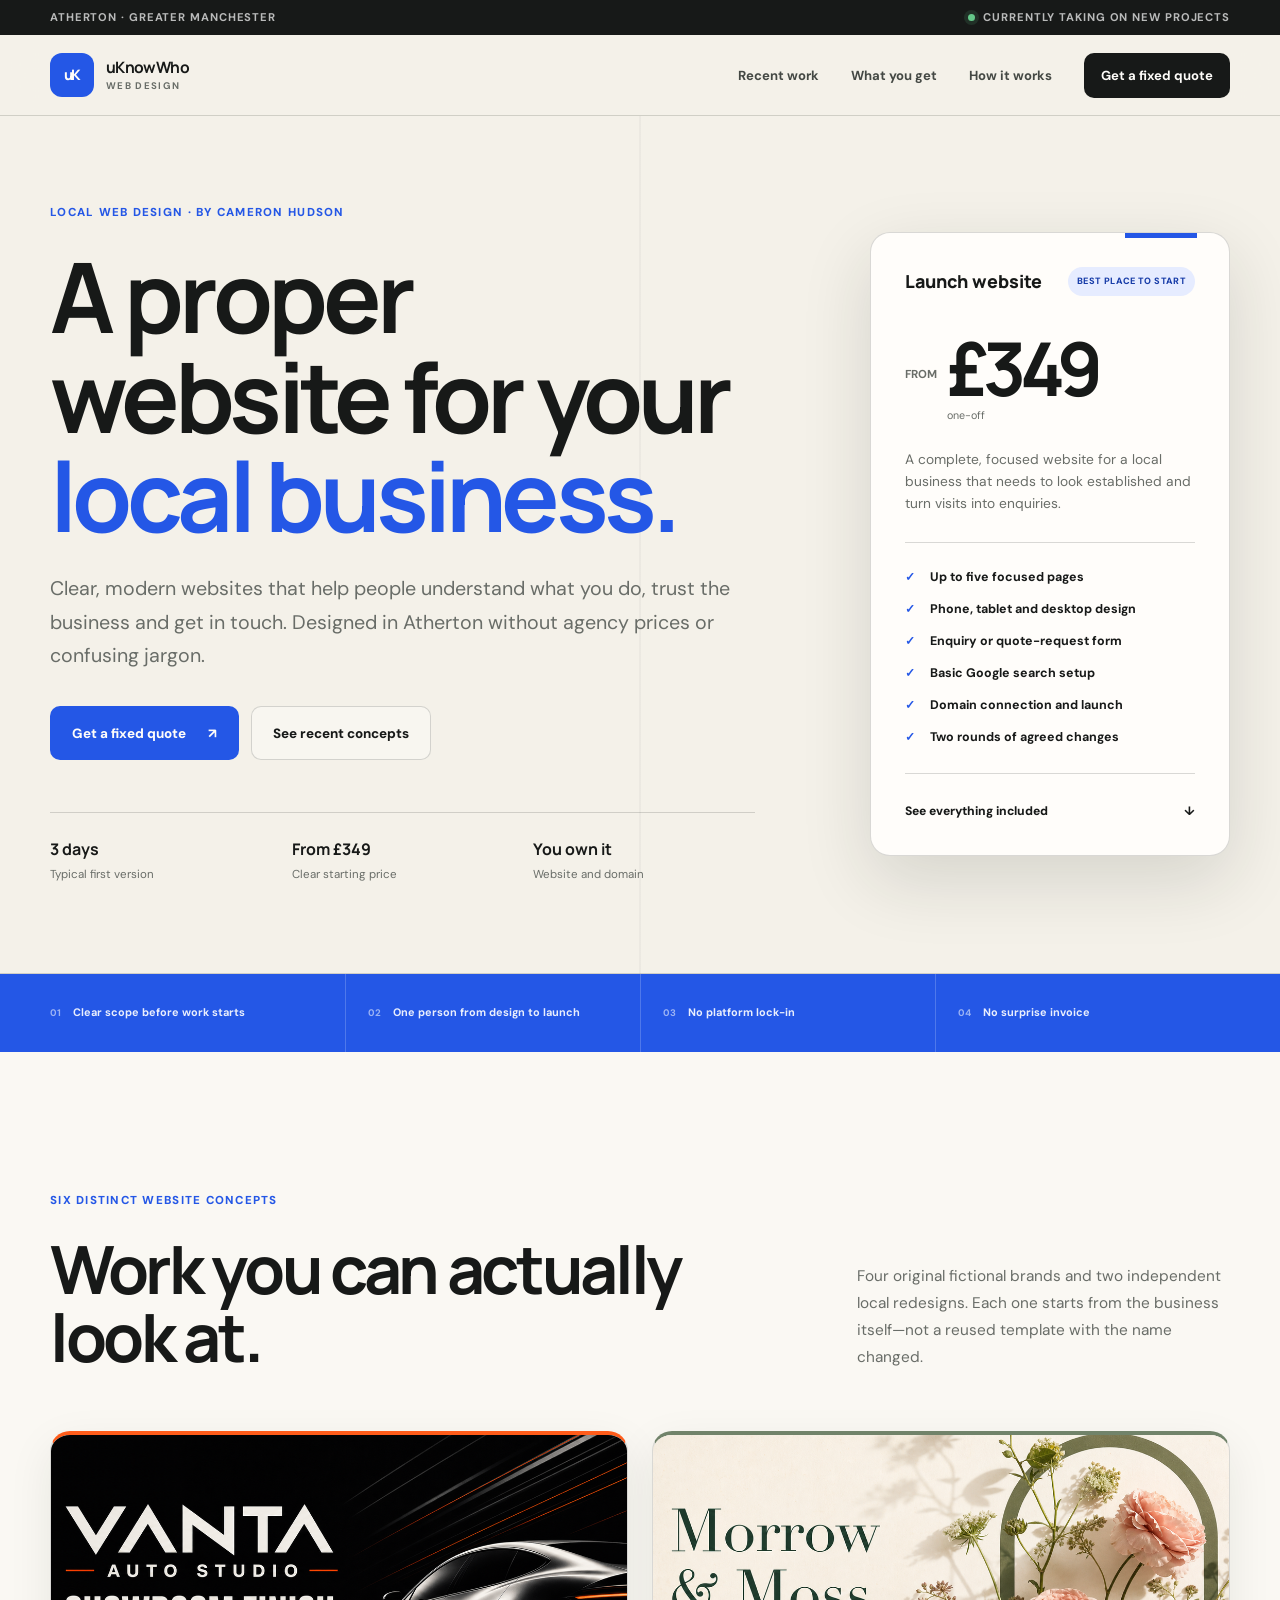
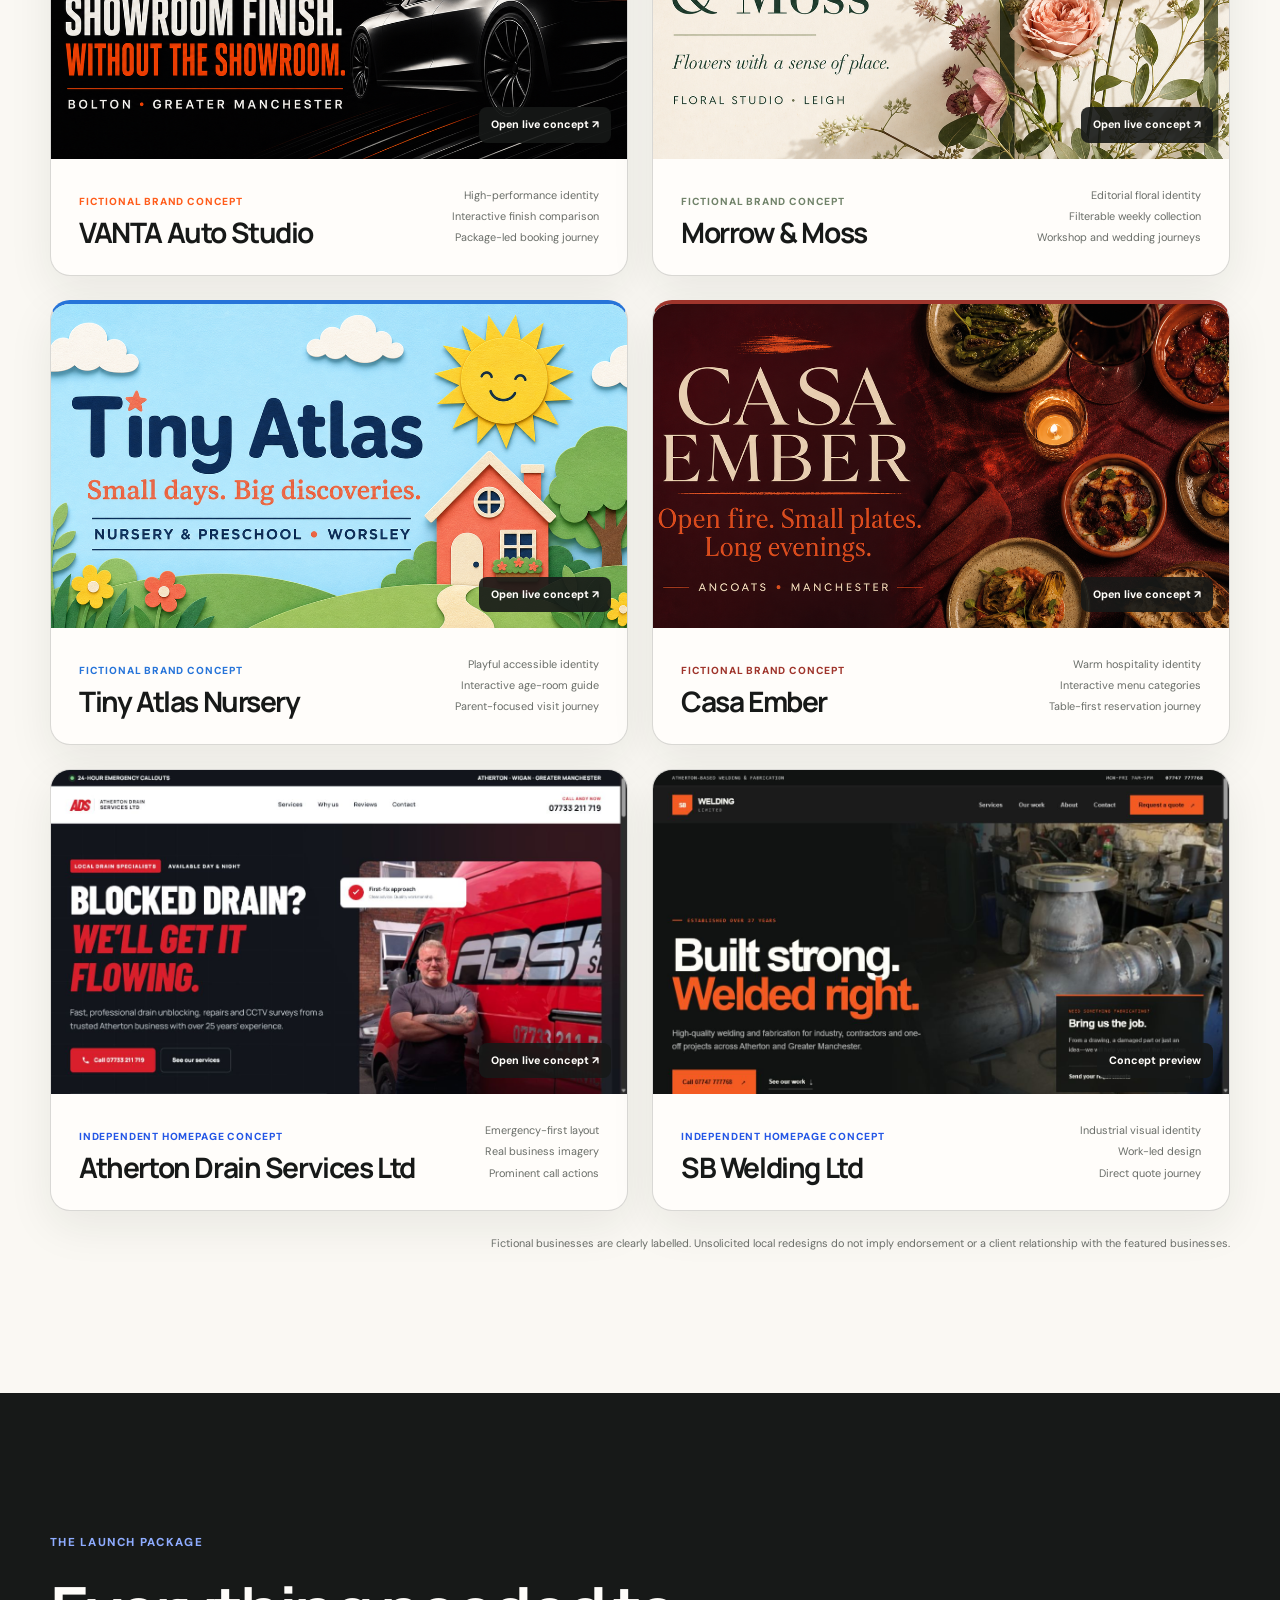
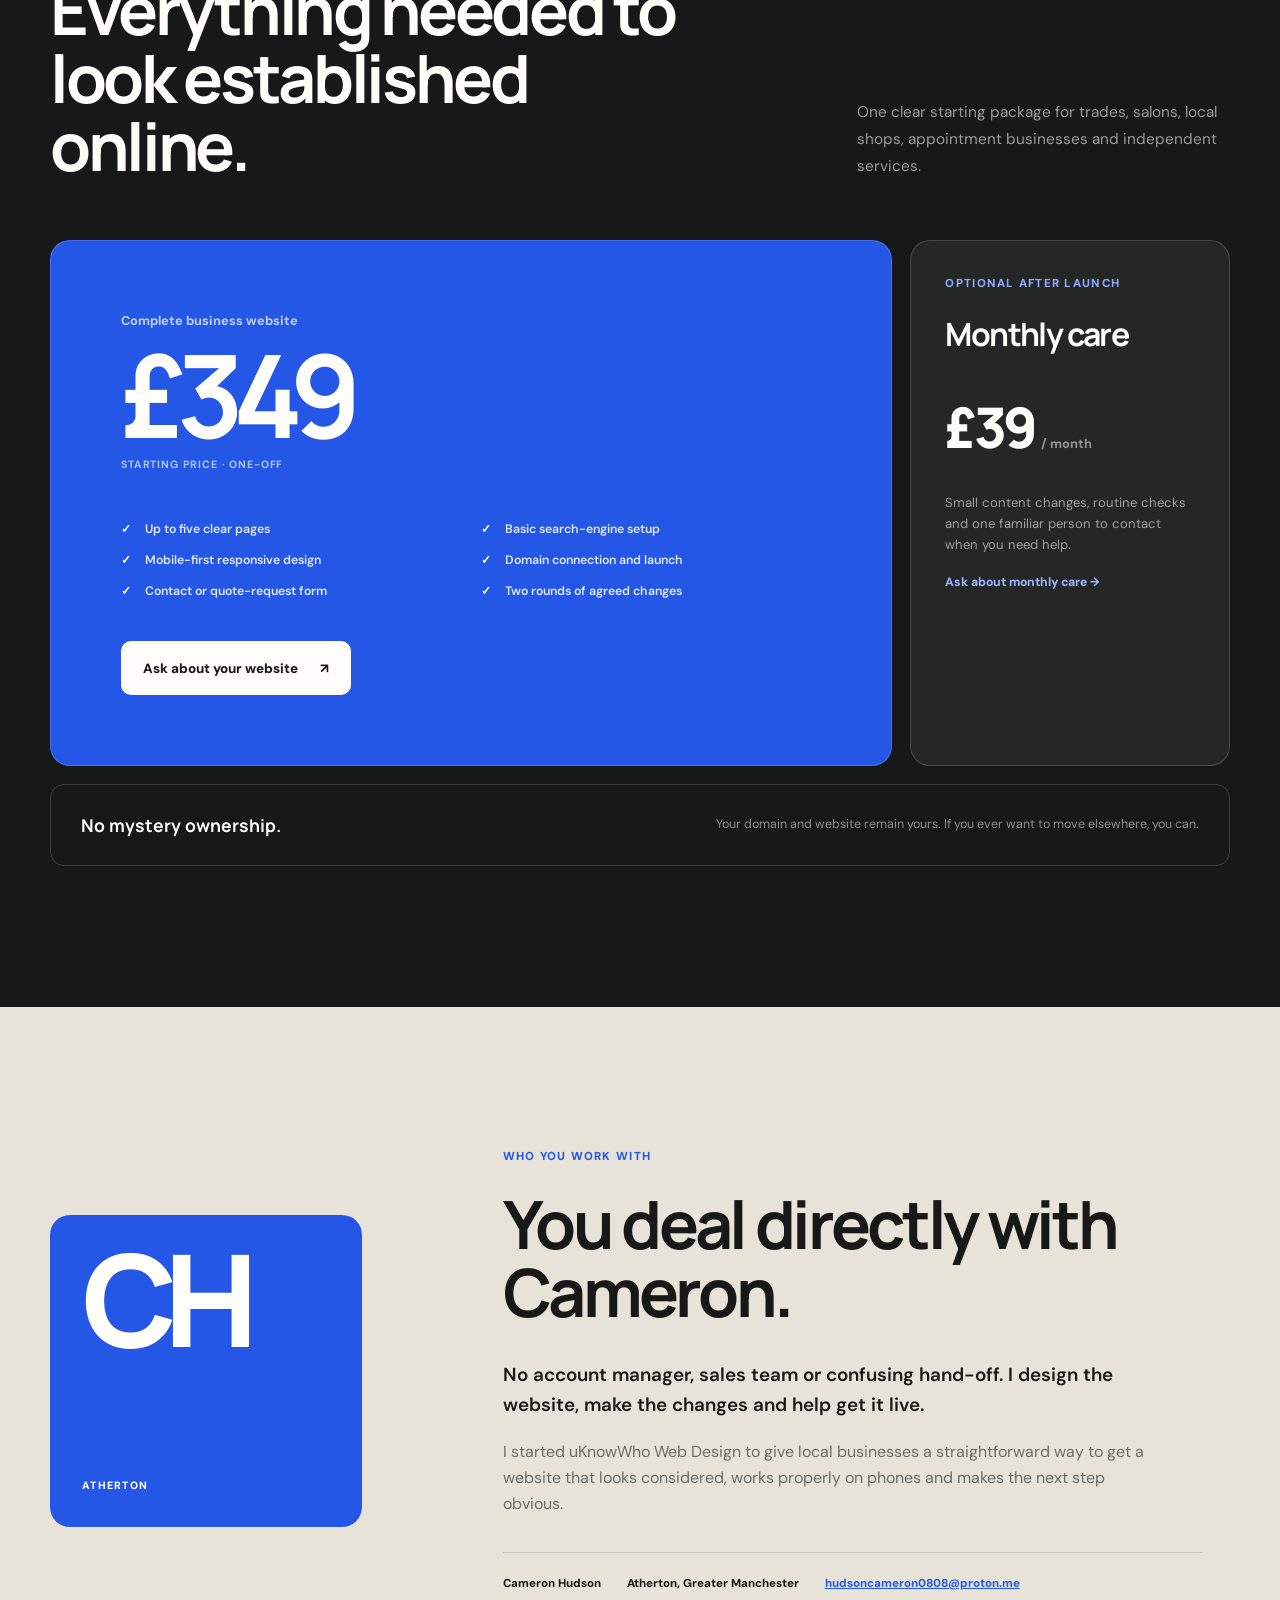
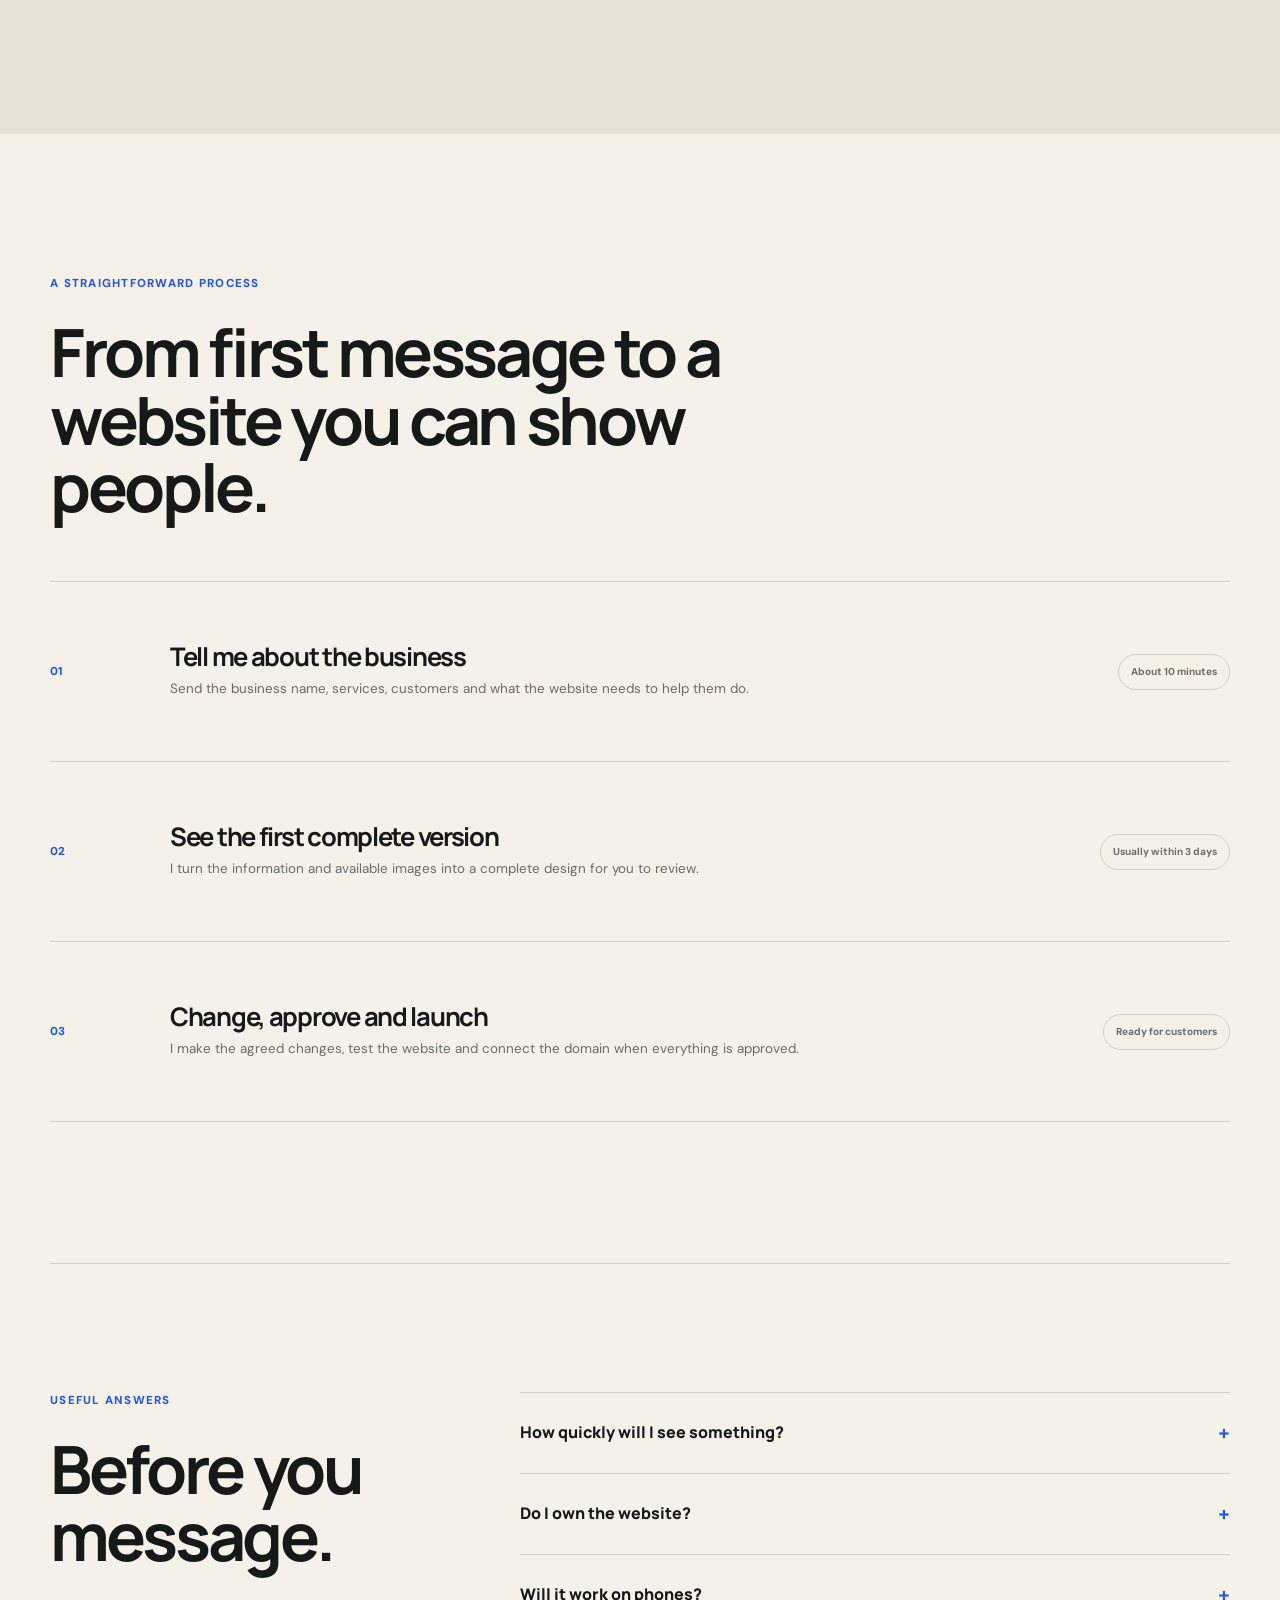
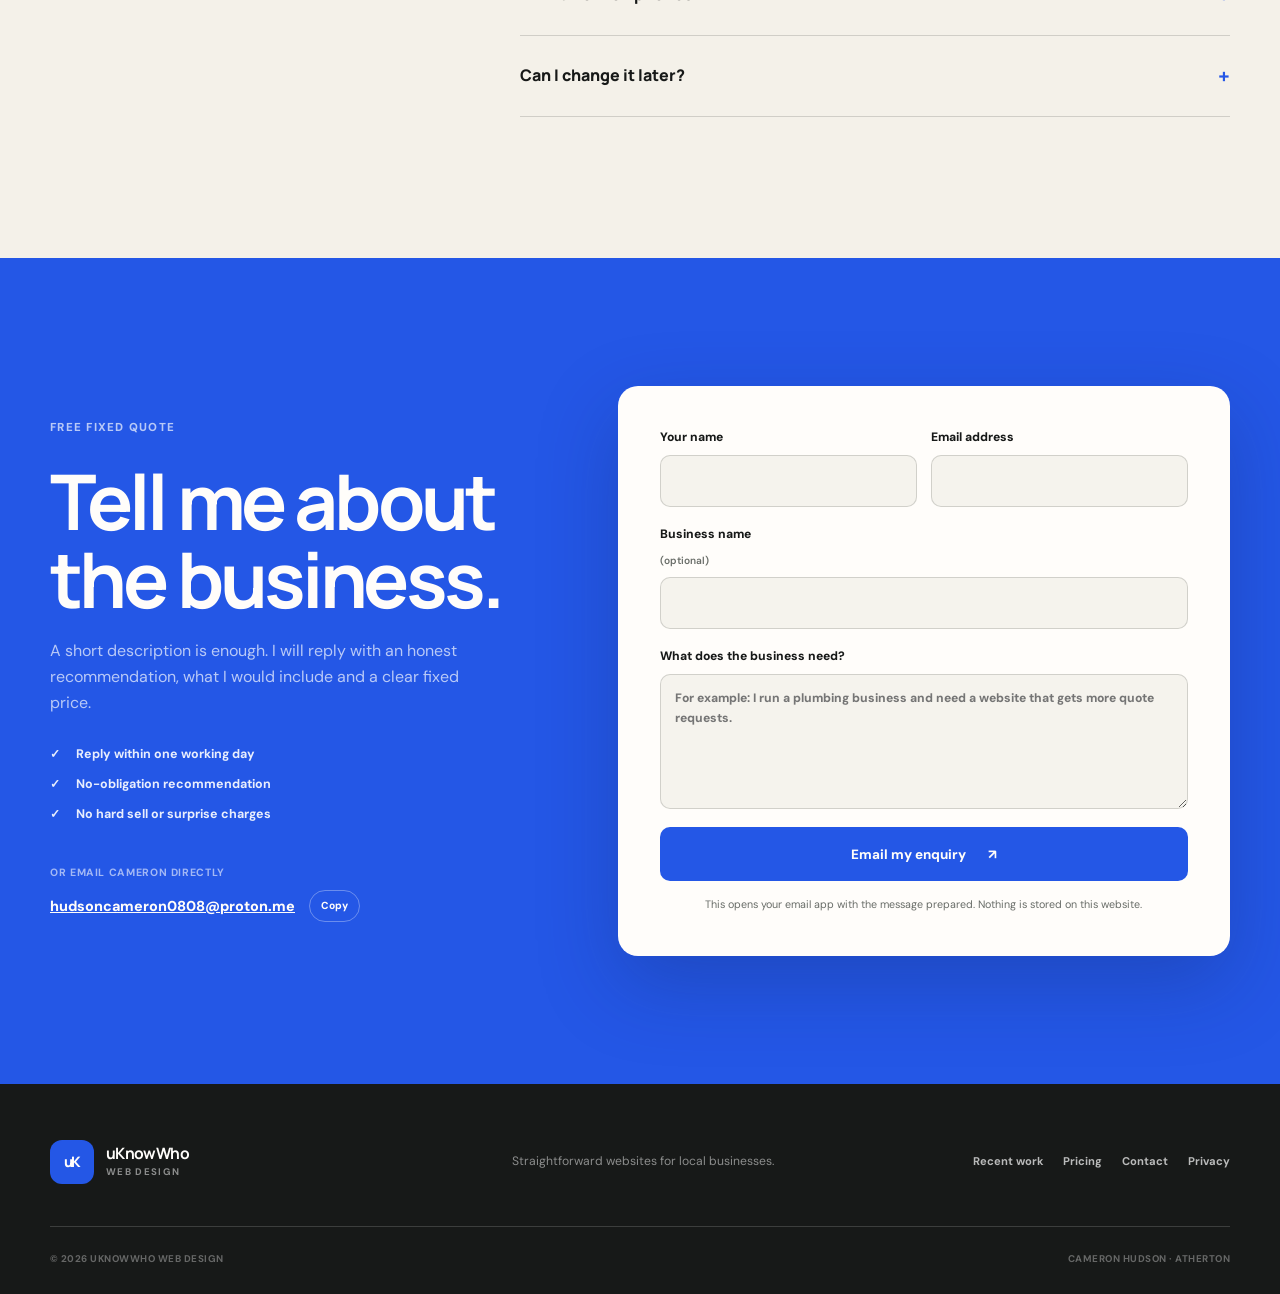
==== commit f2045a8f: "Add four live portfolio concepts" ====
--- a/index.html
+++ b/index.html
@@ -5,7 +5,7 @@
     <meta name="viewport" content="width=device-width, initial-scale=1.0">
     <meta
       name="description"
-      content="Straightforward, modern websites for local businesses in Atherton and Greater Manchester. Homepage concepts from £349."
+      content="Straightforward, modern websites for local businesses in Atherton and Greater Manchester. Browse six distinct website concepts and packages from £349."
     >
     <meta
       name="keywords"
@@ -33,7 +33,7 @@
       href="https://fonts.googleapis.com/css2?family=DM+Sans:wght@400;500;600;700&family=Manrope:wght@500;600;700;800&display=swap"
       rel="stylesheet"
     >
-    <link rel="stylesheet" href="app/globals.css?v=20260727-1">
+    <link rel="stylesheet" href="app/globals.css?v=20260727-2">
     <script type="application/ld+json">
       {
         "@context": "https://schema.org",
@@ -159,17 +159,137 @@
         <div class="shell">
           <div class="section-heading split-heading">
             <div>
-              <p class="kicker">Recent homepage concepts</p>
+              <p class="kicker">Six distinct website concepts</p>
               <h2>Work you can actually look at.</h2>
             </div>
             <p>
-              These are independent concepts made for real local businesses.
-              Each one starts from the business itself&mdash;not a reused
-              template with the name changed.
+              Four original fictional brands and two independent local
+              redesigns. Each one starts from the business itself&mdash;not a
+              reused template with the name changed.
             </p>
           </div>
 
           <div class="work-grid">
+            <article class="project-card concept-vanta">
+              <a
+                class="project-image"
+                href="https://uknowwhohub.github.io/Vanta-Auto-Studio/"
+                target="_blank"
+                rel="noreferrer"
+                aria-label="Open the VANTA Auto Studio live concept"
+              >
+                <img
+                  src="assets/concepts/vanta-auto-studio.png"
+                  alt="VANTA Auto Studio car-detailing website concept"
+                  width="1200"
+                  height="630"
+                  loading="lazy"
+                >
+                <span>Open live concept &nearr;</span>
+              </a>
+              <div class="project-copy">
+                <div>
+                  <p>Fictional brand concept</p>
+                  <h3>VANTA Auto Studio</h3>
+                </div>
+                <ul aria-label="Project features">
+                  <li>High-performance identity</li>
+                  <li>Interactive finish comparison</li>
+                  <li>Package-led booking journey</li>
+                </ul>
+              </div>
+            </article>
+
+            <article class="project-card concept-morrow">
+              <a
+                class="project-image"
+                href="https://uknowwhohub.github.io/Morrow-and-Moss/"
+                target="_blank"
+                rel="noreferrer"
+                aria-label="Open the Morrow and Moss live concept"
+              >
+                <img
+                  src="assets/concepts/morrow-and-moss.png"
+                  alt="Morrow and Moss floral-studio website concept"
+                  width="1200"
+                  height="630"
+                  loading="lazy"
+                >
+                <span>Open live concept &nearr;</span>
+              </a>
+              <div class="project-copy">
+                <div>
+                  <p>Fictional brand concept</p>
+                  <h3>Morrow &amp; Moss</h3>
+                </div>
+                <ul aria-label="Project features">
+                  <li>Editorial floral identity</li>
+                  <li>Filterable weekly collection</li>
+                  <li>Workshop and wedding journeys</li>
+                </ul>
+              </div>
+            </article>
+
+            <article class="project-card concept-atlas">
+              <a
+                class="project-image"
+                href="https://uknowwhohub.github.io/Tiny-Atlas-Nursery/"
+                target="_blank"
+                rel="noreferrer"
+                aria-label="Open the Tiny Atlas Nursery live concept"
+              >
+                <img
+                  src="assets/concepts/tiny-atlas-nursery.png"
+                  alt="Tiny Atlas Nursery website concept"
+                  width="1200"
+                  height="630"
+                  loading="lazy"
+                >
+                <span>Open live concept &nearr;</span>
+              </a>
+              <div class="project-copy">
+                <div>
+                  <p>Fictional brand concept</p>
+                  <h3>Tiny Atlas Nursery</h3>
+                </div>
+                <ul aria-label="Project features">
+                  <li>Playful accessible identity</li>
+                  <li>Interactive age-room guide</li>
+                  <li>Parent-focused visit journey</li>
+                </ul>
+              </div>
+            </article>
+
+            <article class="project-card concept-ember">
+              <a
+                class="project-image"
+                href="https://uknowwhohub.github.io/Casa-Ember-Restaurant/"
+                target="_blank"
+                rel="noreferrer"
+                aria-label="Open the Casa Ember live concept"
+              >
+                <img
+                  src="assets/concepts/casa-ember-restaurant.png"
+                  alt="Casa Ember restaurant website concept"
+                  width="1200"
+                  height="630"
+                  loading="lazy"
+                >
+                <span>Open live concept &nearr;</span>
+              </a>
+              <div class="project-copy">
+                <div>
+                  <p>Fictional brand concept</p>
+                  <h3>Casa Ember</h3>
+                </div>
+                <ul aria-label="Project features">
+                  <li>Warm hospitality identity</li>
+                  <li>Interactive menu categories</li>
+                  <li>Table-first reservation journey</li>
+                </ul>
+              </div>
+            </article>
+
             <article class="project-card">
               <a
                 class="project-image"
@@ -224,8 +344,9 @@
           </div>
 
           <p class="concept-note">
-            Concept projects are unsolicited design examples and do not imply
-            endorsement or a client relationship with the featured businesses.
+            Fictional businesses are clearly labelled. Unsolicited local
+            redesigns do not imply endorsement or a client relationship with
+            the featured businesses.
           </p>
         </div>
       </section>
--- a/app/globals.css
+++ b/app/globals.css
@@ -525,6 +525,30 @@
   border-radius: var(--radius);
   background: var(--white);
   box-shadow: 0 15px 45px rgba(30, 35, 31, 0.08);
+}
+
+.project-card[class*="concept-"] {
+  border-top: 4px solid var(--concept-accent);
+}
+
+.concept-vanta {
+  --concept-accent: #ff5c1a;
+}
+
+.concept-morrow {
+  --concept-accent: #71836a;
+}
+
+.concept-atlas {
+  --concept-accent: #2674d9;
+}
+
+.concept-ember {
+  --concept-accent: #9f352c;
+}
+
+.project-card[class*="concept-"] .project-copy p {
+  color: var(--concept-accent);
 }
 
 .project-image {
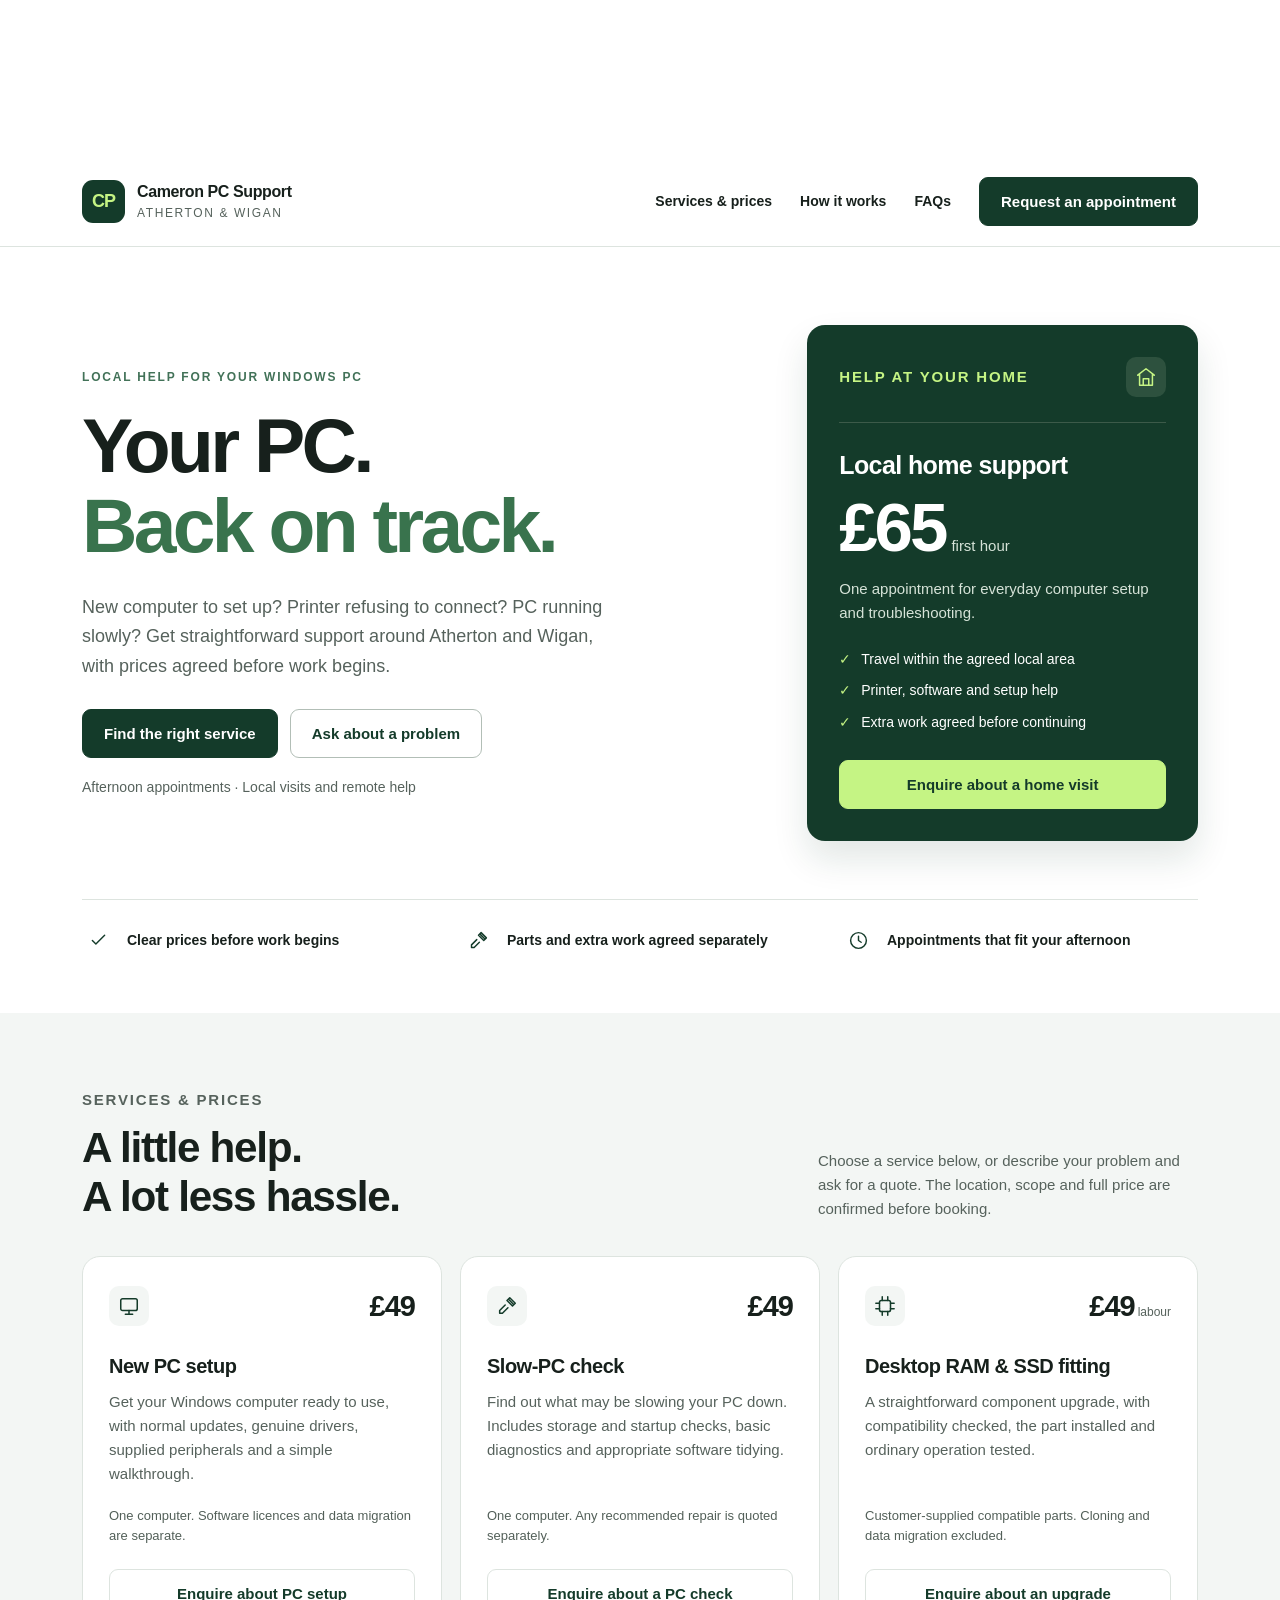
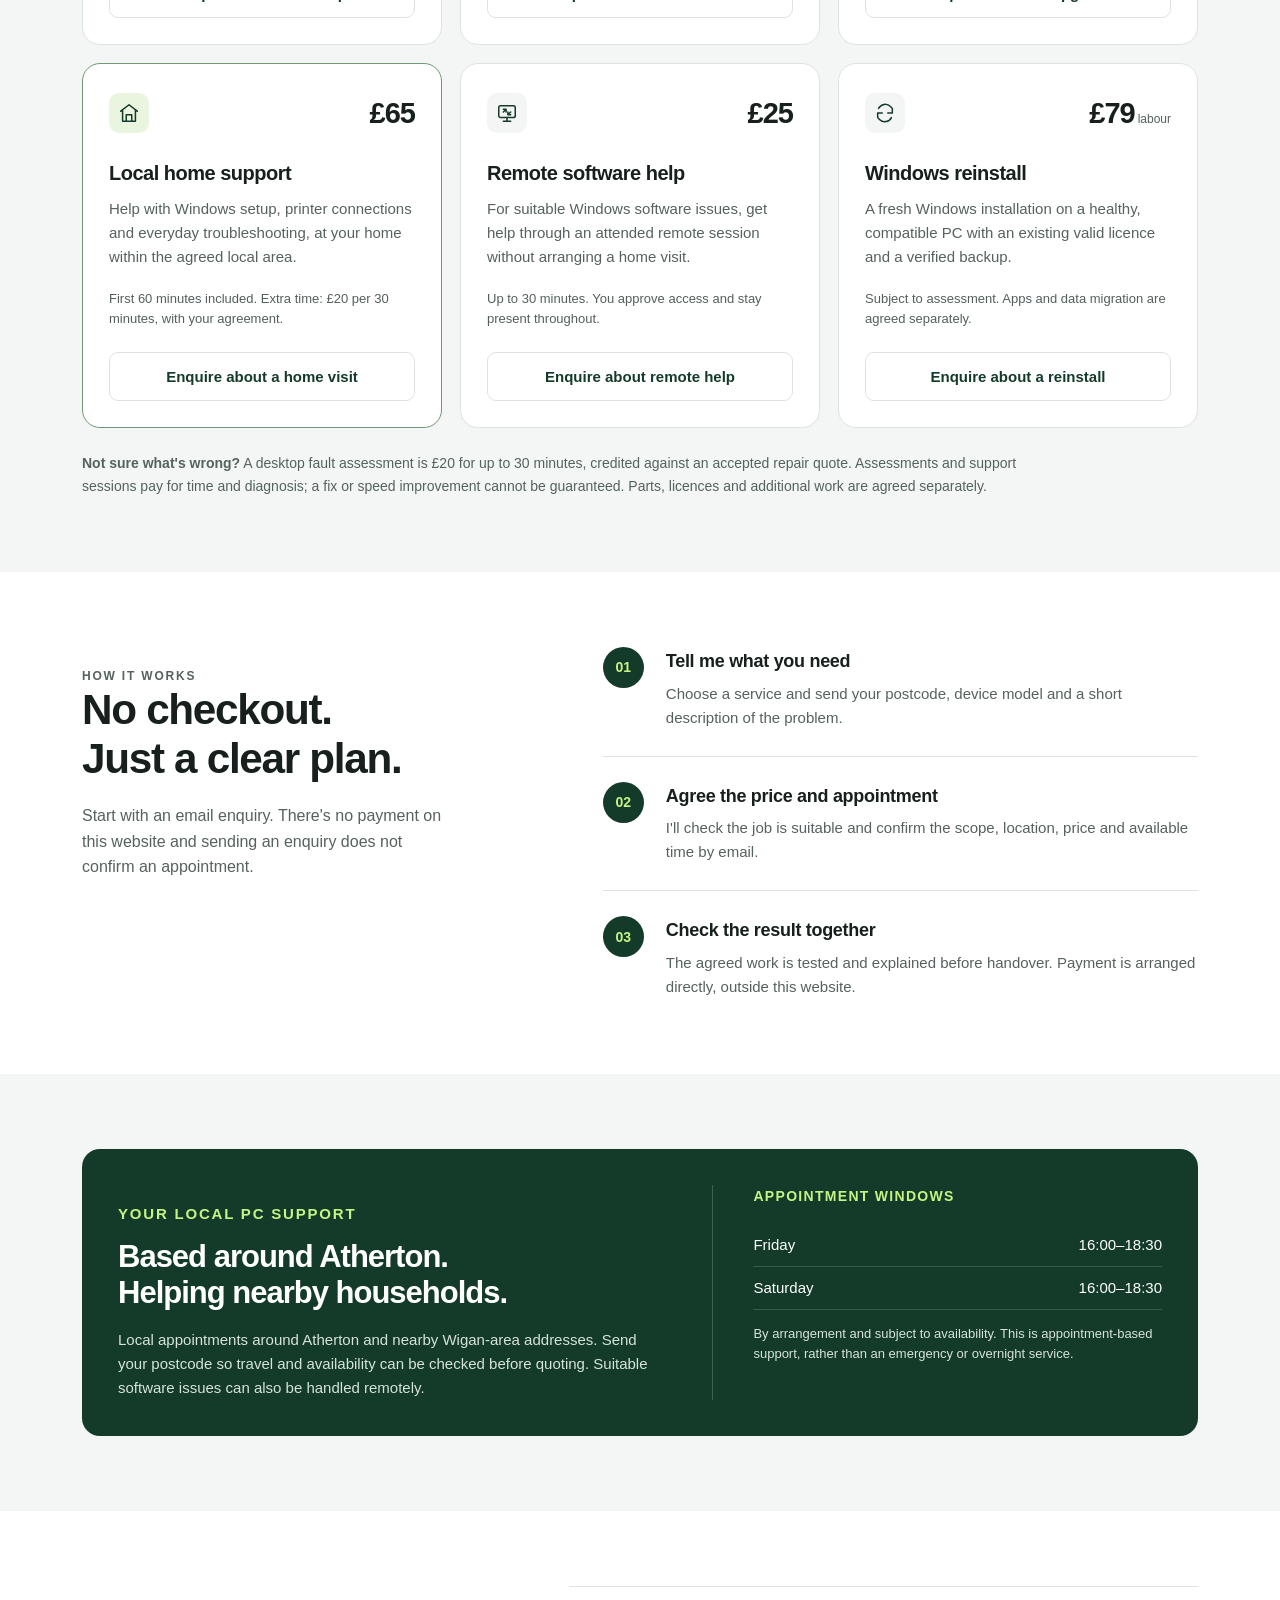
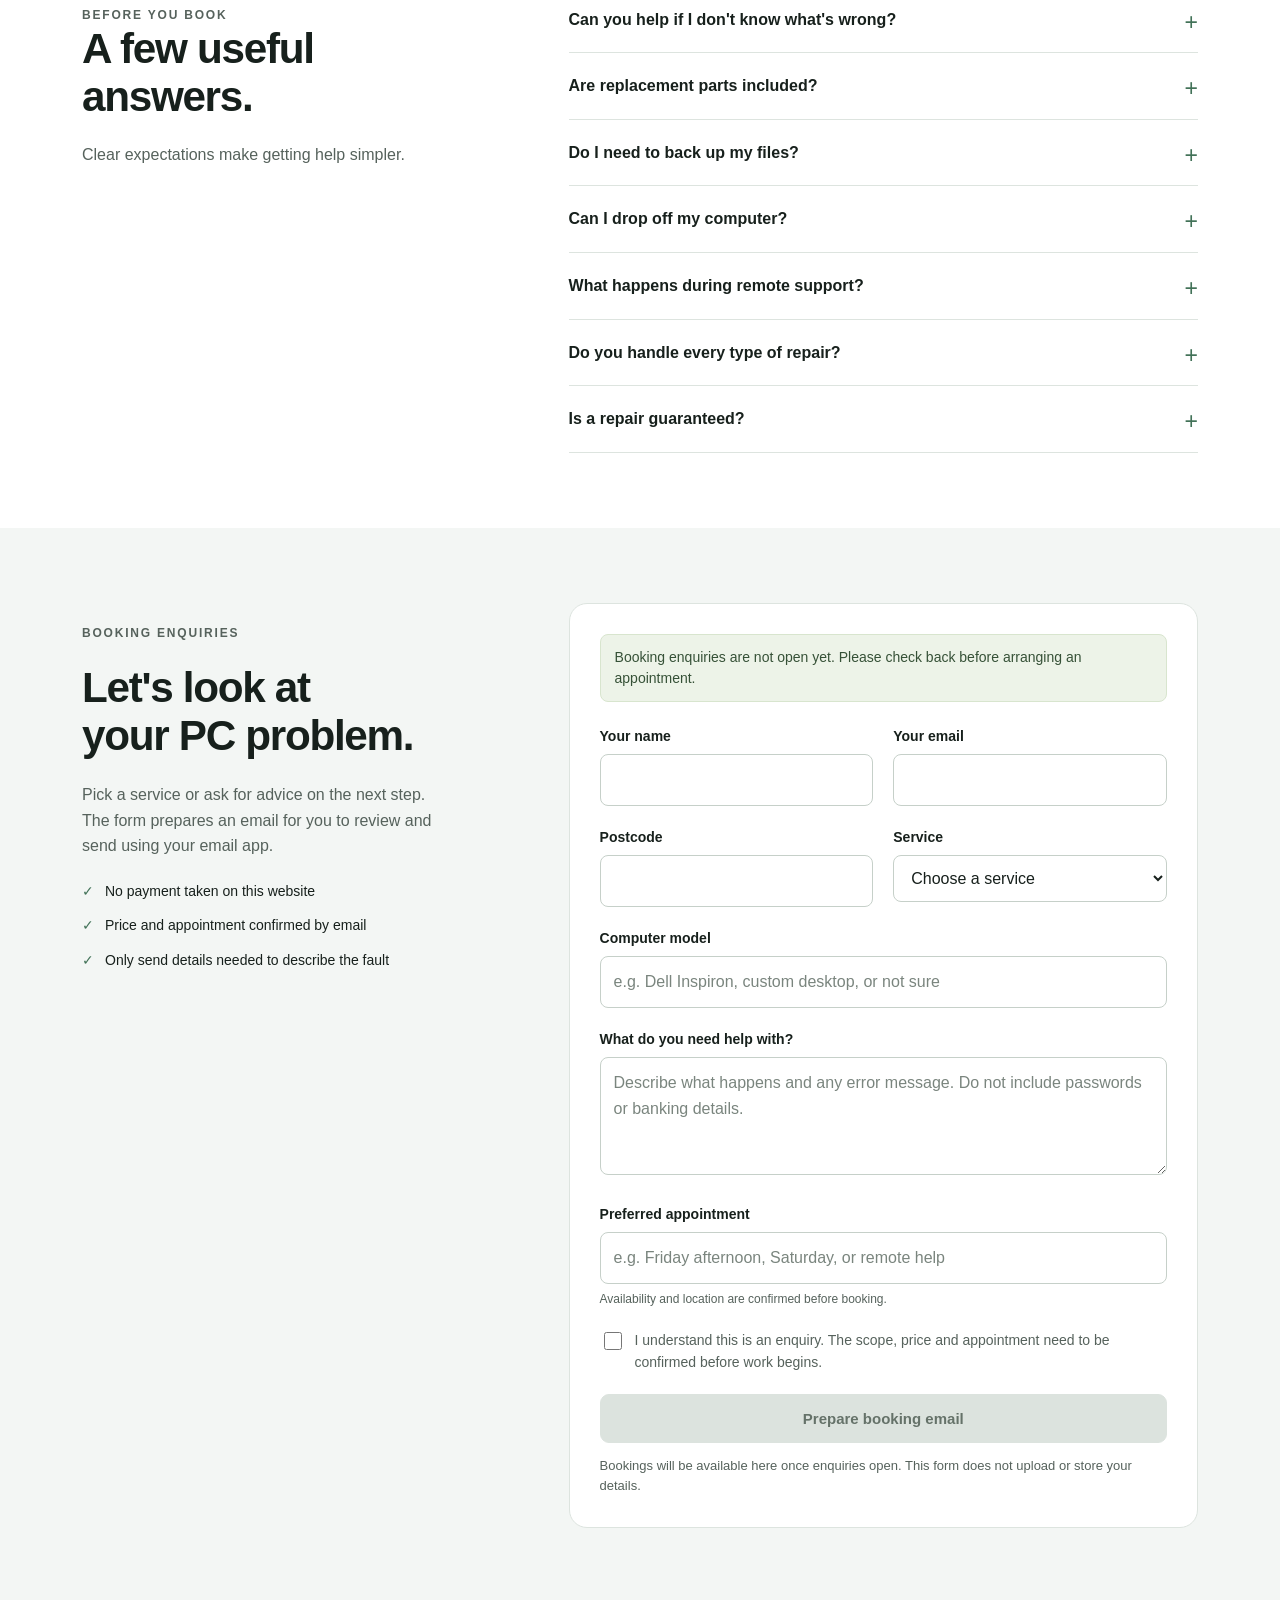
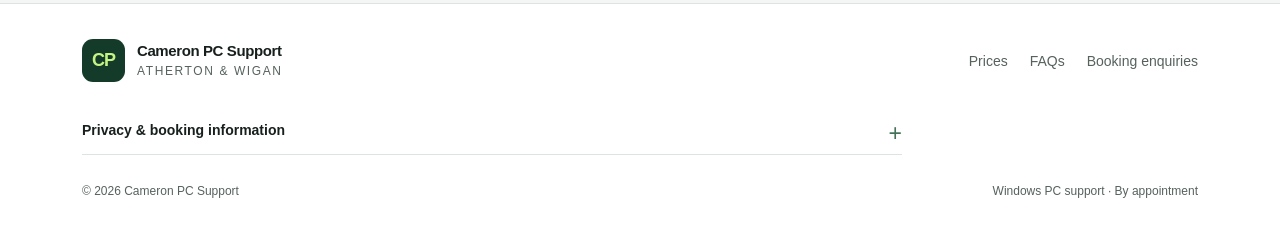
==== commit d890cacf: "Replace website with supplied Cameron PC Support files" ====
--- a/index.html
+++ b/index.html
@@ -1,621 +1,73 @@
 <!doctype html>
-<html lang="en">
-  <head>
-    <meta charset="UTF-8">
-    <meta name="viewport" content="width=device-width, initial-scale=1.0">
-    <meta
-      name="description"
-      content="Straightforward, modern websites for local businesses in Atherton and Greater Manchester. Browse six distinct website concepts and packages from £349."
-    >
-    <meta
-      name="keywords"
-      content="web design Atherton, small business websites, local web designer, Greater Manchester web design"
-    >
-    <meta name="author" content="Cameron Hudson">
-    <meta property="og:title" content="uKnowWho Web Design">
-    <meta
-      property="og:description"
-      content="Proper websites for local businesses. Designed by Cameron Hudson in Atherton."
-    >
-    <meta property="og:type" content="website">
-    <meta property="og:image" content="public/og-v2.png">
-    <meta name="twitter:card" content="summary_large_image">
-    <meta name="twitter:title" content="uKnowWho Web Design">
-    <meta
-      name="twitter:description"
-      content="Proper websites for local businesses. Designed by Cameron Hudson in Atherton."
-    >
-    <meta name="twitter:image" content="public/og-v2.png">
-    <title>uKnowWho Web Design | Local Business Websites by Cameron Hudson</title>
-    <link rel="preconnect" href="https://fonts.googleapis.com">
-    <link rel="preconnect" href="https://fonts.gstatic.com" crossorigin>
-    <link
-      href="https://fonts.googleapis.com/css2?family=DM+Sans:wght@400;500;600;700&family=Manrope:wght@500;600;700;800&display=swap"
-      rel="stylesheet"
-    >
-    <link rel="stylesheet" href="app/globals.css?v=20260727-2">
-    <script type="application/ld+json">
-      {
-        "@context": "https://schema.org",
-        "@type": "ProfessionalService",
-        "name": "uKnowWho Web Design",
-        "description": "Straightforward websites for local businesses.",
-        "founder": {
-          "@type": "Person",
-          "name": "Cameron Hudson"
-        },
-        "email": "hudsoncameron0808@proton.me",
-        "areaServed": ["Atherton", "Greater Manchester"],
-        "priceRange": "££"
-      }
-    </script>
-    <script src="script.js" defer></script>
-  </head>
-  <body>
-    <div class="announcement">
-      <div class="shell announcement-inner">
-        <span>Atherton &middot; Greater Manchester</span>
-        <span>Currently taking on new projects</span>
-      </div>
-    </div>
-
-    <header class="site-header">
-      <div class="shell header-inner">
-        <a class="brand" href="#top" aria-label="uKnowWho Web Design home">
-          <span class="brand-mark">uK</span>
-          <span class="brand-name">
-            <strong>uKnowWho</strong>
-            <small>Web Design</small>
-          </span>
-        </a>
-
-        <button
-          class="menu-button"
-          type="button"
-          aria-label="Open navigation"
-          aria-expanded="false"
-        >
-          <span></span>
-          <span></span>
-        </button>
-
-        <nav class="site-nav" aria-label="Main navigation">
-          <a href="#work">Recent work</a>
-          <a href="#package">What you get</a>
-          <a href="#process">How it works</a>
-          <a class="nav-cta" href="#contact">Get a fixed quote</a>
-        </nav>
-      </div>
-    </header>
-
-    <main>
-      <section class="hero" id="top">
-        <div class="shell hero-grid">
-          <div class="hero-copy">
-            <p class="eyebrow">Local web design &middot; By Cameron Hudson</p>
-            <h1>
-              A proper website for your
-              <em>local business.</em>
-            </h1>
-            <p class="hero-intro">
-              Clear, modern websites that help people understand what you do,
-              trust the business and get in touch. Designed in Atherton without
-              agency prices or confusing jargon.
-            </p>
-            <div class="hero-actions">
-              <a class="button button-primary" href="#contact">
-                Get a fixed quote <span aria-hidden="true">&nearr;</span>
-              </a>
-              <a class="button button-secondary" href="#work">
-                See recent concepts
-              </a>
-            </div>
-            <ul class="hero-points" aria-label="Key service details">
-              <li><strong>3 days</strong><span>Typical first version</span></li>
-              <li><strong>From &pound;349</strong><span>Clear starting price</span></li>
-              <li><strong>You own it</strong><span>Website and domain</span></li>
-            </ul>
-          </div>
-
-          <aside class="package-card" aria-label="Launch website package">
-            <div class="package-card-top">
-              <span>Launch website</span>
-              <small>Best place to start</small>
-            </div>
-            <div class="package-price">
-              <span>from</span>
-              <strong>&pound;349</strong>
-              <small>one-off</small>
-            </div>
-            <p>
-              A complete, focused website for a local business that needs to
-              look established and turn visits into enquiries.
-            </p>
-            <ul>
-              <li>Up to five focused pages</li>
-              <li>Phone, tablet and desktop design</li>
-              <li>Enquiry or quote-request form</li>
-              <li>Basic Google search setup</li>
-              <li>Domain connection and launch</li>
-              <li>Two rounds of agreed changes</li>
-            </ul>
-            <a href="#package">
-              See everything included <span aria-hidden="true">&darr;</span>
-            </a>
-          </aside>
-        </div>
-      </section>
-
-      <section class="proof-bar" aria-label="Service promises">
-        <div class="shell proof-grid">
-          <p><span>01</span>Clear scope before work starts</p>
-          <p><span>02</span>One person from design to launch</p>
-          <p><span>03</span>No platform lock-in</p>
-          <p><span>04</span>No surprise invoice</p>
-        </div>
-      </section>
-
-      <section class="section work-section" id="work">
-        <div class="shell">
-          <div class="section-heading split-heading">
-            <div>
-              <p class="kicker">Six distinct website concepts</p>
-              <h2>Work you can actually look at.</h2>
-            </div>
-            <p>
-              Four original fictional brands and two independent local
-              redesigns. Each one starts from the business itself&mdash;not a
-              reused template with the name changed.
-            </p>
-          </div>
-
-          <div class="work-grid">
-            <article class="project-card concept-vanta">
-              <a
-                class="project-image"
-                href="https://uknowwhohub.github.io/Vanta-Auto-Studio/"
-                target="_blank"
-                rel="noreferrer"
-                aria-label="Open the VANTA Auto Studio live concept"
-              >
-                <img
-                  src="assets/concepts/vanta-auto-studio.png"
-                  alt="VANTA Auto Studio car-detailing website concept"
-                  width="1200"
-                  height="630"
-                  loading="lazy"
-                >
-                <span>Open live concept &nearr;</span>
-              </a>
-              <div class="project-copy">
-                <div>
-                  <p>Fictional brand concept</p>
-                  <h3>VANTA Auto Studio</h3>
-                </div>
-                <ul aria-label="Project features">
-                  <li>High-performance identity</li>
-                  <li>Interactive finish comparison</li>
-                  <li>Package-led booking journey</li>
-                </ul>
-              </div>
-            </article>
-
-            <article class="project-card concept-morrow">
-              <a
-                class="project-image"
-                href="https://uknowwhohub.github.io/Morrow-and-Moss/"
-                target="_blank"
-                rel="noreferrer"
-                aria-label="Open the Morrow and Moss live concept"
-              >
-                <img
-                  src="assets/concepts/morrow-and-moss.png"
-                  alt="Morrow and Moss floral-studio website concept"
-                  width="1200"
-                  height="630"
-                  loading="lazy"
-                >
-                <span>Open live concept &nearr;</span>
-              </a>
-              <div class="project-copy">
-                <div>
-                  <p>Fictional brand concept</p>
-                  <h3>Morrow &amp; Moss</h3>
-                </div>
-                <ul aria-label="Project features">
-                  <li>Editorial floral identity</li>
-                  <li>Filterable weekly collection</li>
-                  <li>Workshop and wedding journeys</li>
-                </ul>
-              </div>
-            </article>
-
-            <article class="project-card concept-atlas">
-              <a
-                class="project-image"
-                href="https://uknowwhohub.github.io/Tiny-Atlas-Nursery/"
-                target="_blank"
-                rel="noreferrer"
-                aria-label="Open the Tiny Atlas Nursery live concept"
-              >
-                <img
-                  src="assets/concepts/tiny-atlas-nursery.png"
-                  alt="Tiny Atlas Nursery website concept"
-                  width="1200"
-                  height="630"
-                  loading="lazy"
-                >
-                <span>Open live concept &nearr;</span>
-              </a>
-              <div class="project-copy">
-                <div>
-                  <p>Fictional brand concept</p>
-                  <h3>Tiny Atlas Nursery</h3>
-                </div>
-                <ul aria-label="Project features">
-                  <li>Playful accessible identity</li>
-                  <li>Interactive age-room guide</li>
-                  <li>Parent-focused visit journey</li>
-                </ul>
-              </div>
-            </article>
-
-            <article class="project-card concept-ember">
-              <a
-                class="project-image"
-                href="https://uknowwhohub.github.io/Casa-Ember-Restaurant/"
-                target="_blank"
-                rel="noreferrer"
-                aria-label="Open the Casa Ember live concept"
-              >
-                <img
-                  src="assets/concepts/casa-ember-restaurant.png"
-                  alt="Casa Ember restaurant website concept"
-                  width="1200"
-                  height="630"
-                  loading="lazy"
-                >
-                <span>Open live concept &nearr;</span>
-              </a>
-              <div class="project-copy">
-                <div>
-                  <p>Fictional brand concept</p>
-                  <h3>Casa Ember</h3>
-                </div>
-                <ul aria-label="Project features">
-                  <li>Warm hospitality identity</li>
-                  <li>Interactive menu categories</li>
-                  <li>Table-first reservation journey</li>
-                </ul>
-              </div>
-            </article>
-
-            <article class="project-card">
-              <a
-                class="project-image"
-                href="https://uknowwhohub.github.io/Atherton-Drain-Services-Ltd/"
-                target="_blank"
-                rel="noreferrer"
-                aria-label="Open the Atherton Drain Services homepage concept"
-              >
-                <img
-                  src="assets/atherton-drain-services.jpg"
-                  alt="Atherton Drain Services homepage concept"
-                  width="1265"
-                  height="712"
-                >
-                <span>Open live concept &nearr;</span>
-              </a>
-              <div class="project-copy">
-                <div>
-                  <p>Independent homepage concept</p>
-                  <h3>Atherton Drain Services Ltd</h3>
-                </div>
-                <ul aria-label="Project features">
-                  <li>Emergency-first layout</li>
-                  <li>Real business imagery</li>
-                  <li>Prominent call actions</li>
-                </ul>
-              </div>
-            </article>
-
-            <article class="project-card">
-              <div class="project-image">
-                <img
-                  src="assets/sb-welding.jpg"
-                  alt="SB Welding Ltd homepage concept"
-                  width="1265"
-                  height="712"
-                >
-                <span>Concept preview</span>
-              </div>
-              <div class="project-copy">
-                <div>
-                  <p>Independent homepage concept</p>
-                  <h3>SB Welding Ltd</h3>
-                </div>
-                <ul aria-label="Project features">
-                  <li>Industrial visual identity</li>
-                  <li>Work-led design</li>
-                  <li>Direct quote journey</li>
-                </ul>
-              </div>
-            </article>
-          </div>
-
-          <p class="concept-note">
-            Fictional businesses are clearly labelled. Unsolicited local
-            redesigns do not imply endorsement or a client relationship with
-            the featured businesses.
-          </p>
-        </div>
-      </section>
-
-      <section class="section package-section" id="package">
-        <div class="shell">
-          <div class="section-heading split-heading">
-            <div>
-              <p class="kicker">The launch package</p>
-              <h2>Everything needed to look established online.</h2>
-            </div>
-            <p>
-              One clear starting package for trades, salons, local shops,
-              appointment businesses and independent services.
-            </p>
-          </div>
-
-          <div class="offer-grid">
-            <article class="offer-main">
-              <div class="offer-price">
-                <p>Complete business website</p>
-                <strong>&pound;349</strong>
-                <span>starting price &middot; one-off</span>
-              </div>
-              <div class="offer-inclusions">
-                <ul>
-                  <li>Up to five clear pages</li>
-                  <li>Mobile-first responsive design</li>
-                  <li>Contact or quote-request form</li>
-                </ul>
-                <ul>
-                  <li>Basic search-engine setup</li>
-                  <li>Domain connection and launch</li>
-                  <li>Two rounds of agreed changes</li>
-                </ul>
-              </div>
-              <a class="button button-light" href="#contact">
-                Ask about your website <span aria-hidden="true">&nearr;</span>
-              </a>
-            </article>
-
-            <article class="offer-side">
-              <p class="kicker">Optional after launch</p>
-              <h3>Monthly care</h3>
-              <p class="care-price">&pound;39 <span>/ month</span></p>
-              <p>
-                Small content changes, routine checks and one familiar person
-                to contact when you need help.
-              </p>
-              <a href="#contact">Ask about monthly care &rarr;</a>
-            </article>
-          </div>
-
-          <div class="ownership-note">
-            <strong>No mystery ownership.</strong>
-            <p>
-              Your domain and website remain yours. If you ever want to move
-              elsewhere, you can.
-            </p>
-          </div>
-        </div>
-      </section>
-
-      <section class="section about-section">
-        <div class="shell about-grid">
-          <div class="about-mark" aria-hidden="true">
-            <span>CH</span>
-            <small>Atherton</small>
-          </div>
-          <div class="about-copy">
-            <p class="kicker">Who you work with</p>
-            <h2>You deal directly with Cameron.</h2>
-            <p class="about-lead">
-              No account manager, sales team or confusing hand-off. I design
-              the website, make the changes and help get it live.
-            </p>
-            <p>
-              I started uKnowWho Web Design to give local businesses a
-              straightforward way to get a website that looks considered,
-              works properly on phones and makes the next step obvious.
-            </p>
-            <div class="about-details">
-              <span>Cameron Hudson</span>
-              <span>Atherton, Greater Manchester</span>
-              <a data-contact-email href="mailto:hudsoncameron0808@proton.me">
-                hudsoncameron0808@proton.me
-              </a>
-            </div>
-          </div>
-        </div>
-      </section>
-
-      <section class="section process-section" id="process">
-        <div class="shell">
-          <div class="section-heading">
-            <p class="kicker">A straightforward process</p>
-            <h2>From first message to a website you can show people.</h2>
-          </div>
-
-          <ol class="process-list">
-            <li>
-              <span>01</span>
-              <div>
-                <h3>Tell me about the business</h3>
-                <p>
-                  Send the business name, services, customers and what the
-                  website needs to help them do.
-                </p>
-              </div>
-              <small>About 10 minutes</small>
-            </li>
-            <li>
-              <span>02</span>
-              <div>
-                <h3>See the first complete version</h3>
-                <p>
-                  I turn the information and available images into a complete
-                  design for you to review.
-                </p>
-              </div>
-              <small>Usually within 3 days</small>
-            </li>
-            <li>
-              <span>03</span>
-              <div>
-                <h3>Change, approve and launch</h3>
-                <p>
-                  I make the agreed changes, test the website and connect the
-                  domain when everything is approved.
-                </p>
-              </div>
-              <small>Ready for customers</small>
-            </li>
-          </ol>
-        </div>
-      </section>
-
-      <section class="section faq-section">
-        <div class="shell faq-grid">
-          <div class="section-heading">
-            <p class="kicker">Useful answers</p>
-            <h2>Before you message.</h2>
-          </div>
-          <div class="faq-list">
-            <details>
-              <summary>How quickly will I see something?<span>+</span></summary>
-              <p>
-                I normally deliver the first complete version within three days
-                once I have the business information and images. Final launch
-                timing depends on feedback and domain access.
-              </p>
-            </details>
-            <details>
-              <summary>Do I own the website?<span>+</span></summary>
-              <p>
-                Yes. Your domain and website stay in your name, so you remain
-                in control.
-              </p>
-            </details>
-            <details>
-              <summary>Will it work on phones?<span>+</span></summary>
-              <p>
-                Yes. Every website is designed for phones first, then checked
-                across tablets and larger screens.
-              </p>
-            </details>
-            <details>
-              <summary>Can I change it later?<span>+</span></summary>
-              <p>
-                Yes. You can request one-off updates or choose the optional
-                monthly care service.
-              </p>
-            </details>
-          </div>
-        </div>
-      </section>
-
-      <section class="contact-section" id="contact">
-        <div class="shell contact-grid">
-          <div class="contact-copy">
-            <p class="kicker">Free fixed quote</p>
-            <h2>Tell me about the business.</h2>
-            <p>
-              A short description is enough. I will reply with an honest
-              recommendation, what I would include and a clear fixed price.
-            </p>
-            <ul class="contact-promises">
-              <li>Reply within one working day</li>
-              <li>No-obligation recommendation</li>
-              <li>No hard sell or surprise charges</li>
-            </ul>
-            <div class="contact-details">
-              <span>Or email Cameron directly</span>
-              <div class="email-row">
-                <a data-contact-email href="mailto:hudsoncameron0808@proton.me">
-                  hudsoncameron0808@proton.me
-                </a>
-                <button class="copy-email" type="button" data-copy-email>
-                  Copy
-                </button>
-              </div>
-            </div>
-          </div>
-
-          <form class="contact-form" id="contact-form">
-            <div class="field-row">
-              <label>
-                Your name
-                <input name="name" type="text" autocomplete="name" required>
-              </label>
-              <label>
-                Email address
-                <input name="email" type="email" autocomplete="email" required>
-              </label>
-            </div>
-            <label>
-              Business name <small>(optional)</small>
-              <input name="business" type="text" autocomplete="organization">
-            </label>
-            <label>
-              What does the business need?
-              <textarea
-                name="message"
-                rows="4"
-                placeholder="For example: I run a plumbing business and need a website that gets more quote requests."
-                required
-              ></textarea>
-            </label>
-            <button class="button button-primary form-button" type="submit">
-              Email my enquiry <span aria-hidden="true">&nearr;</span>
-            </button>
-            <p class="form-note">
-              This opens your email app with the message prepared. Nothing is
-              stored on this website.
-            </p>
-          </form>
-        </div>
-      </section>
-    </main>
-
-    <footer>
-      <div class="shell footer-grid">
-        <a class="brand footer-brand" href="#top">
-          <span class="brand-mark">uK</span>
-          <span class="brand-name">
-            <strong>uKnowWho</strong>
-            <small>Web Design</small>
-          </span>
-        </a>
-        <p>Straightforward websites for local businesses.</p>
-        <div class="footer-links">
-          <a href="#work">Recent work</a>
-          <a href="#package">Pricing</a>
-          <a href="#contact">Contact</a>
-          <a href="privacy.html">Privacy</a>
-        </div>
-      </div>
-      <div class="shell footer-bottom">
-        <span>&copy; <span id="current-year"></span> uKnowWho Web Design</span>
-        <span>Cameron Hudson &middot; Atherton</span>
-      </div>
-    </footer>
-
-    <div class="mobile-cta" aria-label="Quick pricing and quote">
-      <div>
-        <span>Websites from</span>
-        <strong>&pound;349</strong>
-      </div>
-      <a href="#contact">Get a quote</a>
-    </div>
-  </body>
+<html lang="en-GB">
+<head>
+<meta charset="utf-8"><meta name="viewport" content="width=device-width,initial-scale=1">
+<meta name="theme-color" content="#143b2a">
+<title>Cameron PC Support | PC help in Atherton & Wigan</title>
+<meta name="description" content="Windows PC setup, troubleshooting, printer help and desktop upgrades around Atherton and Wigan. Clear prices and afternoon appointments. Request a quote by email.">
+<link rel="icon" type="image/svg+xml" href="data:image/svg+xml,%3Csvg xmlns='http://www.w3.org/2000/svg' viewBox='0 0 32 32'%3E%3Crect width='32' height='32' rx='8' fill='%23143b2a'/%3E%3Cpath d='M10 10h12v12H10z' fill='none' stroke='%23c5f484' stroke-width='2'/%3E%3Cpath d='M13 6v4m6-4v4m-6 12v4m6-4v4M6 13h4m-4 6h4m12-6h4m-4 6h4' stroke='%23c5f484' stroke-width='2'/%3E%3C/svg%3E">
+<style>
+:root{--ink:#17201c;--muted:#56625c;--green:#143b2a;--lime:#c5f484;--line:#dde4df;--soft:#f3f6f4;--white:#fff;--radius:18px}*{box-sizing:border-box}html{scroll-behavior:smooth;scroll-padding-top:90px}body{margin:0;color:var(--ink);background:var(--white);font-family:Inter,Arial,Helvetica,sans-serif;font-size:16px;line-height:1.6}a{color:inherit}button,input,select,textarea{font:inherit}button,a,input,select,textarea,summary{-webkit-tap-highlight-color:transparent}:focus-visible{outline:3px solid #458536;outline-offset:4px}button{cursor:pointer}a{text-decoration:none}.wrap{max-width:1180px;margin:auto;padding:0 32px}.skip{position:absolute;left:16px;top:-100px;background:var(--green);color:white;padding:12px;z-index:10}.skip:focus{top:12px}.header{border-bottom:1px solid var(--line);background:rgba(255,255,255,.97);position:sticky;top:0;z-index:5}.header-inner{display:flex;align-items:center;justify-content:space-between;min-height:88px;gap:24px}.brand{display:flex;gap:12px;align-items:center;font-weight:750;line-height:1.15;letter-spacing:-.4px}.brand-mark{display:grid;place-items:center;width:43px;height:43px;border-radius:11px;background:var(--green);color:var(--lime);font-size:18px;letter-spacing:-1px}.brand small{display:block;font-weight:500;font-size:12px;letter-spacing:1.6px;text-transform:uppercase;margin-top:6px;color:var(--muted)}.nav{display:flex;gap:28px;align-items:center;font-size:14px;font-weight:650}.nav a:hover{text-decoration:underline;text-underline-offset:6px}.button{display:inline-flex;align-items:center;justify-content:center;gap:8px;padding:13px 21px;border-radius:9px;border:1px solid var(--green);background:var(--green);color:white;font-weight:650;font-size:15px;line-height:1.4;min-height:48px;text-align:center;transition:background .18s,transform .18s}.button:hover{background:#23513b;transform:translateY(-1px)}.button.secondary{background:transparent;color:var(--green);border-color:#b2beb6}.button.secondary:hover{background:var(--soft)}.button.light{background:var(--lime);color:var(--green);border-color:var(--lime)}.button:disabled{cursor:not-allowed;background:#dce3de;color:#657269;border-color:#dce3de;transform:none}.eyebrow{font-size:12px;letter-spacing:1.8px;font-weight:750;text-transform:uppercase;color:#427258;margin:0 0 19px}.hero{padding:78px 0 56px}.hero-grid{display:grid;grid-template-columns:1.25fr .75fr;gap:74px;align-items:center}h1{font-size:clamp(3rem,6vw,5.1rem);line-height:1.04;letter-spacing:-3.7px;margin:0 0 27px;font-weight:750}h1 span{color:#39734d}.hero-copy{font-size:18px;line-height:1.65;max-width:535px;color:var(--muted);margin:0 0 27px}.actions{display:flex;gap:12px;flex-wrap:wrap}.hero-note{font-size:14px;color:var(--muted);margin:18px 0 0}.visit-card{background:var(--green);color:white;border-radius:var(--radius);padding:32px;position:relative;overflow:hidden;box-shadow:0 18px 35px rgba(20,59,42,.12)}.visit-card .eyebrow{color:var(--lime);margin:0}.visit-top{display:flex;justify-content:space-between;align-items:center;padding-bottom:25px;border-bottom:1px solid #3c5a49}.icon{display:inline-flex;align-items:center;justify-content:center;width:40px;height:40px;border-radius:10px;background:var(--soft);color:var(--green);flex:none}.icon svg{width:22px;height:22px;stroke:currentColor;fill:none;stroke-width:1.65;stroke-linecap:round;stroke-linejoin:round}.visit-top .icon{background:#2d513e;color:var(--lime)}.visit-card h2{font-size:25px;letter-spacing:-.6px;margin:27px 0 12px;line-height:1.25}.visit-price{font-size:69px;font-weight:750;line-height:1;letter-spacing:-3px;margin:0 0 12px}.visit-price span{font-size:15px;font-weight:500;letter-spacing:0;margin-left:6px;color:#d6e3d8}.visit-card p{color:#d6e3d8;font-size:15px}.visit-details{list-style:none;padding:0;margin:23px 0 27px}.visit-details li{position:relative;padding-left:22px;margin:9px 0;font-size:14px}.visit-details li:before{content:'✓';position:absolute;left:0;color:var(--lime)}.visit-card .button{width:100%}.promise-row{margin-top:58px;display:grid;grid-template-columns:repeat(3,1fr);border-top:1px solid var(--line);padding-top:24px;gap:24px}.promise{display:flex;align-items:center;gap:12px;font-size:14px;font-weight:650}.promise .icon{width:33px;height:33px;background:transparent}.promise svg{width:21px;height:21px}.section{padding:75px 0}.section.soft{background:var(--soft)}.section-heading{display:flex;justify-content:space-between;gap:36px;align-items:flex-end;margin-bottom:35px}.section-heading h2,.section h2{font-size:clamp(2rem,3.3vw,2.8rem);line-height:1.15;letter-spacing:-1.3px;margin:0}.section-heading p{max-width:380px;font-size:15px;color:var(--muted);margin:0}.section-heading .eyebrow{margin-bottom:12px}.services{display:grid;grid-template-columns:repeat(3,1fr);gap:18px}.service{background:white;border:1px solid var(--line);border-radius:var(--radius);padding:26px;display:flex;flex-direction:column;min-width:0}.service-head{display:flex;justify-content:space-between;gap:14px;align-items:center}.service-price{font-size:29px;letter-spacing:-1px;font-weight:750;white-space:nowrap}.service-price small{font-size:12px;letter-spacing:0;color:var(--muted);font-weight:500;margin-left:3px}.service h3{font-size:20px;letter-spacing:-.5px;line-height:1.3;margin:23px 0 11px}.service p{margin:0 0 18px;font-size:15px;color:var(--muted)}.service .scope{font-size:13px;color:#536059;margin-top:auto;padding-top:2px;margin-bottom:22px}.service .button{width:100%;background:white;color:var(--green);border-color:var(--line)}.service .button:hover{border-color:var(--green);background:var(--soft)}.service.featured{border-color:#709875}.service.featured .icon{background:#eaf5df}.pricing-note{font-size:14px;color:var(--muted);margin:24px 0 0;max-width:940px}.process-grid{display:grid;grid-template-columns:1fr 1.35fr;gap:80px}.process-intro p{color:var(--muted);margin:20px 0 0;max-width:370px}.steps{list-style:none;margin:0;padding:0}.step{display:flex;gap:22px;padding:0 0 26px;margin-bottom:25px;border-bottom:1px solid var(--line)}.step:last-child{padding-bottom:0;margin-bottom:0;border:0}.step-number{width:41px;height:41px;background:var(--green);color:var(--lime);border-radius:50%;flex:none;display:grid;place-items:center;font-size:14px;font-weight:750}.step h3{font-size:18px;margin:0 0 6px;letter-spacing:-.3px}.step p{margin:0;color:var(--muted);font-size:15px}.area-panel{background:var(--green);color:white;border-radius:var(--radius);padding:36px;display:grid;grid-template-columns:1.2fr 1fr;gap:55px}.area-panel .eyebrow{color:var(--lime);margin-bottom:13px}.area-panel h2{font-size:31px;letter-spacing:-1px}.area-panel p{color:#d6e3d8;font-size:15px;margin:17px 0 0}.hours{border-left:1px solid #42614c;padding-left:40px}.hours h3{font-size:14px;text-transform:uppercase;letter-spacing:1.3px;color:var(--lime);margin:0 0 16px}.hours-row{display:flex;justify-content:space-between;gap:18px;font-size:15px;padding:9px 0;border-bottom:1px solid #365a43}.hours small{display:block;color:#d6e3d8;font-size:13px;margin-top:14px}.faq-grid{display:grid;grid-template-columns:.85fr 1.3fr;gap:75px}.faq-grid>div>p{color:var(--muted);max-width:330px;margin:20px 0 0}.faq{border-top:1px solid var(--line)}details{border-bottom:1px solid var(--line)}summary{padding:20px 28px 20px 0;font-weight:650;font-size:16px;cursor:pointer;position:relative;list-style:none}summary::-webkit-details-marker{display:none}summary:after{content:'+';position:absolute;right:0;top:17px;font-size:23px;font-weight:400;color:#427258}details[open] summary:after{content:'−'}details p{margin:0 0 22px;color:var(--muted);font-size:15px;max-width:590px}.booking-grid{display:grid;grid-template-columns:.85fr 1.3fr;gap:75px}.booking-info p{color:var(--muted);margin:21px 0;max-width:365px}.booking-info ul{padding:0;list-style:none}.booking-info li{font-size:14px;margin:12px 0;padding-left:23px;position:relative}.booking-info li:before{content:'✓';position:absolute;left:0;color:#427258}.booking-form{padding:30px;background:white;border:1px solid var(--line);border-radius:var(--radius)}.form-grid{display:grid;grid-template-columns:1fr 1fr;gap:20px}.field.full{grid-column:1/-1}.field label{display:block;font-size:14px;font-weight:650;margin:0 0 7px}.field input,.field select,.field textarea{width:100%;border:1px solid #c6d0c9;border-radius:8px;padding:12px 13px;min-height:47px;background:white;color:var(--ink);font-size:16px}.field textarea{resize:vertical;min-height:118px}.field input::placeholder,.field textarea::placeholder{color:#7a857e}.field small{display:block;font-size:12px;color:var(--muted);margin-top:6px}.check{display:flex;gap:10px;align-items:flex-start;font-size:14px;color:var(--muted);margin:20px 0}.check input{width:18px;height:18px;flex:none;margin-top:3px;accent-color:var(--green)}.booking-form .button{width:100%}.booking-state{font-size:14px;line-height:1.5;background:#edf3e8;border:1px solid #d8e5ce;color:#365137;border-radius:8px;padding:12px 14px;margin:0 0 23px}.form-help{font-size:13px;color:var(--muted);margin:13px 0 0}.form-error{color:#923220;font-size:14px;margin:14px 0 0}.contact-address{font-size:15px;font-weight:650;overflow-wrap:anywhere}.footer{padding:35px 0;border-top:1px solid var(--line)}.footer-top{display:flex;justify-content:space-between;align-items:center;gap:22px}.footer-top .brand{font-size:15px}.footer p{font-size:13px;color:var(--muted);margin:18px 0 0}.footer-links{display:flex;gap:22px;font-size:14px;color:var(--muted)}.footer-links a:hover{text-decoration:underline}.legal-panel{max-width:820px;margin:25px 0 0}.legal-panel summary{padding:12px 24px 12px 0;font-size:14px}.legal-panel summary:after{top:8px}.legal-panel p{max-width:none;font-size:13px}.footer-bottom{display:flex;justify-content:space-between;gap:20px;margin-top:27px;font-size:12px;color:var(--muted)}@media(max-width:1000px){.hero-grid{gap:36px;grid-template-columns:1.15fr .85fr}.services{grid-template-columns:repeat(2,1fr)}.process-grid,.faq-grid,.booking-grid{gap:40px}h1{letter-spacing:-2.5px}.nav{gap:18px}.nav .button{padding:11px 14px}}@media(max-width:720px){html{scroll-padding-top:78px}.wrap{padding:0 21px}.header-inner{min-height:76px;gap:12px}.brand{font-size:15px}.brand-mark{width:37px;height:37px;font-size:16px}.brand small{font-size:10px;letter-spacing:1px}.nav>a:not(.button){display:none}.nav .button{font-size:13px;min-height:42px;padding:10px 12px}.hero{padding:47px 0 35px}.hero-grid{grid-template-columns:1fr;gap:32px}h1{font-size:clamp(2.8rem,11vw,4.2rem);letter-spacing:-2.5px}.hero-copy{font-size:16px}.hero .actions .button{flex:1}.visit-card{padding:26px}.visit-card h2{margin-top:22px}.visit-price{font-size:61px}.promise-row{margin-top:33px;grid-template-columns:1fr;gap:12px;padding-top:20px}.section{padding:49px 0}.section-heading{display:block;margin-bottom:26px}.section-heading p{margin-top:16px;max-width:none}.services{grid-template-columns:1fr;gap:14px}.service{padding:23px}.service h3{margin-top:18px}.service .scope{margin-bottom:18px}.process-grid,.faq-grid,.booking-grid,.area-panel{grid-template-columns:1fr;gap:30px}.process-intro p{max-width:none}.area-panel{padding:27px}.hours{padding:25px 0 0;border-left:0;border-top:1px solid #42614c}.faq-grid>div>p,.booking-info p{max-width:none}.booking-form{padding:22px}.form-grid{grid-template-columns:1fr;gap:17px}.field.full{grid-column:auto}.footer-top{align-items:flex-start;flex-direction:column}.footer-bottom{flex-direction:column;gap:7px}.section h2{letter-spacing:-1px}}@media(prefers-reduced-motion:reduce){html{scroll-behavior:auto}.button{transition:none}.button:hover{transform:none}}
+</style>
+</head>
+<body>
+<a class="skip" href="#main">Skip to content</a>
+<svg xmlns="http://www.w3.org/2000/svg" hidden aria-hidden="true"><symbol id="i-monitor" viewBox="0 0 24 24"><rect x="3" y="4" width="18" height="13" rx="2"/><path d="M8 21h8m-4-4v4"/></symbol><symbol id="i-check" viewBox="0 0 24 24"><path d="m5 12 4 4L19 6"/></symbol><symbol id="i-tools" viewBox="0 0 24 24"><path d="m14 5 5 5m-9 1L4 17v3h3l6-6M15 3l6 6-3 3-6-6z"/></symbol><symbol id="i-home" viewBox="0 0 24 24"><path d="m3 10 9-7 9 7M5 9v12h14V9M9 21v-7h6v7"/></symbol><symbol id="i-chip" viewBox="0 0 24 24"><rect x="6" y="6" width="12" height="12" rx="2"/><path d="M9 2v4m6-4v4M9 18v4m6-4v4M2 9h4m-4 6h4m12-6h4m-4 6h4"/></symbol><symbol id="i-remote" viewBox="0 0 24 24"><rect x="3" y="4" width="18" height="13" rx="2"/><path d="m8 11 3-3m-3 0h3v3m5 0-3 3m3 0h-3v-3M8 21h8m-4-4v4"/></symbol><symbol id="i-refresh" viewBox="0 0 24 24"><path d="M20 7v5h-5M4 17v-5h5M5 7a8 8 0 0 1 13-2l2 2M4 17l2 2a8 8 0 0 0 13-2"/></symbol><symbol id="i-clock" viewBox="0 0 24 24"><circle cx="12" cy="12" r="9"/><path d="M12 7v5l3 2"/></symbol></svg>
+<header class="header"><div class="wrap header-inner"><a class="brand" href="#" aria-label="Cameron PC Support home"><span class="brand-mark">CP</span><span>Cameron PC Support<small>Atherton & Wigan</small></span></a><nav class="nav" aria-label="Main navigation"><a href="#services">Services & prices</a><a href="#how-it-works">How it works</a><a href="#faq">FAQs</a><a class="button" href="#booking">Request an appointment</a></nav></div></header>
+<main id="main">
+<section class="hero"><div class="wrap"><div class="hero-grid"><div><p class="eyebrow">Local help for your Windows PC</p><h1>Your PC.<br><span>Back on track.</span></h1><p class="hero-copy">New computer to set up? Printer refusing to connect? PC running slowly? Get straightforward support around Atherton and Wigan, with prices agreed before work begins.</p><div class="actions"><a class="button" href="#services">Find the right service</a><a class="button secondary" href="#booking">Ask about a problem</a></div><p class="hero-note">Afternoon appointments · Local visits and remote help</p></div><aside class="visit-card" aria-label="Local home support pricing"><div class="visit-top"><p class="eyebrow">Help at your home</p><span class="icon"><svg aria-hidden="true"><use href="#i-home"/></svg></span></div><h2>Local home support</h2><div class="visit-price">£65<span>first hour</span></div><p>One appointment for everyday computer setup and troubleshooting.</p><ul class="visit-details"><li>Travel within the agreed local area</li><li>Printer, software and setup help</li><li>Extra work agreed before continuing</li></ul><button class="button light" type="button" data-service="Local home support — £65">Enquire about a home visit</button></aside></div><div class="promise-row"><div class="promise"><span class="icon"><svg aria-hidden="true"><use href="#i-check"/></svg></span>Clear prices before work begins</div><div class="promise"><span class="icon"><svg aria-hidden="true"><use href="#i-tools"/></svg></span>Parts and extra work agreed separately</div><div class="promise"><span class="icon"><svg aria-hidden="true"><use href="#i-clock"/></svg></span>Appointments that fit your afternoon</div></div></div></section>
+<section id="services" class="section soft"><div class="wrap"><div class="section-heading"><div><p class="eyebrow">Services & prices</p><h2>A little help.<br>A lot less hassle.</h2></div><p>Choose a service below, or describe your problem and ask for a quote. The location, scope and full price are confirmed before booking.</p></div><div class="services">
+<article class="service"><div class="service-head"><span class="icon"><svg aria-hidden="true"><use href="#i-monitor"/></svg></span><div class="service-price">£49</div></div><h3>New PC setup</h3><p>Get your Windows computer ready to use, with normal updates, genuine drivers, supplied peripherals and a simple walkthrough.</p><p class="scope">One computer. Software licences and data migration are separate.</p><button class="button" type="button" data-service="New PC setup — £49">Enquire about PC setup</button></article>
+<article class="service"><div class="service-head"><span class="icon"><svg aria-hidden="true"><use href="#i-tools"/></svg></span><div class="service-price">£49</div></div><h3>Slow-PC check</h3><p>Find out what may be slowing your PC down. Includes storage and startup checks, basic diagnostics and appropriate software tidying.</p><p class="scope">One computer. Any recommended repair is quoted separately.</p><button class="button" type="button" data-service="Slow-PC check — £49">Enquire about a PC check</button></article>
+<article class="service"><div class="service-head"><span class="icon"><svg aria-hidden="true"><use href="#i-chip"/></svg></span><div class="service-price">£49<small>labour</small></div></div><h3>Desktop RAM & SSD fitting</h3><p>A straightforward component upgrade, with compatibility checked, the part installed and ordinary operation tested.</p><p class="scope">Customer-supplied compatible parts. Cloning and data migration excluded.</p><button class="button" type="button" data-service="Desktop RAM or SSD fitting — £49 labour">Enquire about an upgrade</button></article>
+<article class="service featured"><div class="service-head"><span class="icon"><svg aria-hidden="true"><use href="#i-home"/></svg></span><div class="service-price">£65</div></div><h3>Local home support</h3><p>Help with Windows setup, printer connections and everyday troubleshooting, at your home within the agreed local area.</p><p class="scope">First 60 minutes included. Extra time: £20 per 30 minutes, with your agreement.</p><button class="button" type="button" data-service="Local home support — £65">Enquire about a home visit</button></article>
+<article class="service"><div class="service-head"><span class="icon"><svg aria-hidden="true"><use href="#i-remote"/></svg></span><div class="service-price">£25</div></div><h3>Remote software help</h3><p>For suitable Windows software issues, get help through an attended remote session without arranging a home visit.</p><p class="scope">Up to 30 minutes. You approve access and stay present throughout.</p><button class="button" type="button" data-service="Remote software help — £25">Enquire about remote help</button></article>
+<article class="service"><div class="service-head"><span class="icon"><svg aria-hidden="true"><use href="#i-refresh"/></svg></span><div class="service-price">£79<small>labour</small></div></div><h3>Windows reinstall</h3><p>A fresh Windows installation on a healthy, compatible PC with an existing valid licence and a verified backup.</p><p class="scope">Subject to assessment. Apps and data migration are agreed separately.</p><button class="button" type="button" data-service="Windows reinstall — £79 labour">Enquire about a reinstall</button></article>
+</div><p class="pricing-note"><strong>Not sure what's wrong?</strong> A desktop fault assessment is £20 for up to 30 minutes, credited against an accepted repair quote. Assessments and support sessions pay for time and diagnosis; a fix or speed improvement cannot be guaranteed. Parts, licences and additional work are agreed separately.</p></div></section>
+<section id="how-it-works" class="section"><div class="wrap process-grid"><div class="process-intro"><p class="eyebrow">How it works</p><h2>No checkout.<br>Just a clear plan.</h2><p>Start with an email enquiry. There's no payment on this website and sending an enquiry does not confirm an appointment.</p></div><ol class="steps"><li class="step"><span class="step-number">01</span><div><h3>Tell me what you need</h3><p>Choose a service and send your postcode, device model and a short description of the problem.</p></div></li><li class="step"><span class="step-number">02</span><div><h3>Agree the price and appointment</h3><p>I'll check the job is suitable and confirm the scope, location, price and available time by email.</p></div></li><li class="step"><span class="step-number">03</span><div><h3>Check the result together</h3><p>The agreed work is tested and explained before handover. Payment is arranged directly, outside this website.</p></div></li></ol></div></section>
+<section class="section soft"><div class="wrap"><div class="area-panel"><div><p class="eyebrow">Your local PC support</p><h2>Based around Atherton.<br>Helping nearby households.</h2><p>Local appointments around Atherton and nearby Wigan-area addresses. Send your postcode so travel and availability can be checked before quoting. Suitable software issues can also be handled remotely.</p></div><div class="hours"><h3>Appointment windows</h3><div class="hours-row"><span>Friday</span><span>16:00–18:30</span></div><div class="hours-row"><span>Saturday</span><span>16:00–18:30</span></div><small>By arrangement and subject to availability. This is appointment-based support, rather than an emergency or overnight service.</small></div></div></div></section>
+<section id="faq" class="section"><div class="wrap faq-grid"><div><p class="eyebrow">Before you book</p><h2>A few useful answers.</h2><p>Clear expectations make getting help simpler.</p></div><div class="faq"><details><summary>Can you help if I don't know what's wrong?</summary><p>Yes. Describe what happens and include the computer model if you know it. A desktop fault assessment is £20 for up to 30 minutes, credited towards an accepted repair. The charge and scope are agreed beforehand.</p></details><details><summary>Are replacement parts included?</summary><p>No. The £49 desktop fitting price is labour for a straightforward compatible RAM or SSD installation. Compatibility is checked before you buy. Components, software licences, cloning and moving data are separate.</p></details><details><summary>Do I need to back up my files?</summary><p>Yes, before a reinstall, formatting or storage changes. Important files need a verified backup and the specific operation must be agreed. If no backup exists, discuss it first. A suspected failing drive needs specialist assessment.</p></details><details><summary>Can I drop off my computer?</summary><p>Appointment arrangements and location are confirmed by email. Do not bring a device to an address without an agreed appointment. Home visits and remote sessions are available for suitable jobs.</p></details><details><summary>What happens during remote support?</summary><p>You contact me first, approve any screen sharing or control, and remain present. Never send passwords, banking details or private files in your enquiry. Remote help is limited to suitable software issues.</p></details><details><summary>Do you handle every type of repair?</summary><p>No. Board-level repairs, liquid damage, specialist data recovery, business servers and urgent business-critical support need a specialist. If the problem is outside my scope, I'll explain that before accepting the job.</p></details><details><summary>Is a repair guaranteed?</summary><p>No outcome can be guaranteed before diagnosis. Assessments and time-based sessions cover the agreed professional time and checks. Further repairs require your approval. Your statutory consumer rights remain unchanged.</p></details></div></div></section>
+<section id="booking" class="section soft"><div class="wrap booking-grid"><div class="booking-info"><p class="eyebrow">Booking enquiries</p><h2>Let's look at<br>your PC problem.</h2><p>Pick a service or ask for advice on the next step. The form prepares an email for you to review and send using your email app.</p><ul><li>No payment taken on this website</li><li>Price and appointment confirmed by email</li><li>Only send details needed to describe the fault</li></ul><p class="contact-address" id="contact-address"></p></div><form class="booking-form" id="booking-form"><p class="booking-state" id="booking-state" role="status">Booking enquiries are not open yet. Please check back before arranging an appointment.</p><div class="form-grid"><div class="field"><label for="name">Your name</label><input id="name" name="name" autocomplete="name" maxlength="100" required></div><div class="field"><label for="email">Your email</label><input id="email" name="email" type="email" autocomplete="email" maxlength="160" required></div><div class="field"><label for="postcode">Postcode</label><input id="postcode" name="postcode" autocomplete="postal-code" maxlength="12" required></div><div class="field"><label for="service">Service</label><select id="service" name="service" required><option value="">Choose a service</option><option>New PC setup — £49</option><option>Slow-PC check — £49</option><option>Desktop RAM or SSD fitting — £49 labour</option><option>Local home support — £65</option><option>Remote software help — £25</option><option>Windows reinstall — £79 labour</option><option>Desktop fault assessment — £20</option><option>Not sure — please advise</option></select></div><div class="field full"><label for="device">Computer model</label><input id="device" name="device" placeholder="e.g. Dell Inspiron, custom desktop, or not sure" maxlength="160"></div><div class="field full"><label for="problem">What do you need help with?</label><textarea id="problem" name="problem" maxlength="1500" placeholder="Describe what happens and any error message. Do not include passwords or banking details." required></textarea></div><div class="field full"><label for="availability">Preferred appointment</label><input id="availability" name="availability" placeholder="e.g. Friday afternoon, Saturday, or remote help" maxlength="160"><small>Availability and location are confirmed before booking.</small></div></div><label class="check"><input type="checkbox" id="enquiry-consent" required><span>I understand this is an enquiry. The scope, price and appointment need to be confirmed before work begins.</span></label><button class="button" type="submit" id="email-button" disabled>Prepare booking email</button><p class="form-help" id="form-help">Bookings will be available here once enquiries open. This form does not upload or store your details.</p><p class="form-error" id="form-error" role="alert" hidden></p></form></div></section>
+</main>
+<footer class="footer"><div class="wrap"><div class="footer-top"><a class="brand" href="#"><span class="brand-mark">CP</span><span>Cameron PC Support<small>Atherton & Wigan</small></span></a><div class="footer-links"><a href="#services">Prices</a><a href="#faq">FAQs</a><a href="#booking">Booking enquiries</a></div></div><div class="legal-panel"><details><summary>Privacy & booking information</summary><p>The enquiry form runs on your device and prepares an email draft. It does not send, upload or store the entered details on this website. Sending happens only when you use your own email app. Do not include passwords, financial information or unnecessary personal files.</p><p>An enquiry is not a confirmed booking or payment. Trader details, the agreed scope, full price, appointment arrangements and applicable cancellation information are provided before a booking is accepted. Work beginning within a cancellation period requires the appropriate express request. Statutory consumer rights are unaffected.</p></details></div><div class="footer-bottom"><span>© 2026 Cameron PC Support</span><span>Windows PC support · By appointment</span></div></div></footer>
+<script>
+// Set the owner's confirmed booking address here before accepting enquiries.
+const BOOKING_EMAIL = '';
+const emailPattern = /^[^\s@]+@[^\s@]+\.[^\s@]+$/;
+function buildBookingEmail(data, recipient) {
+  if (!emailPattern.test(recipient || '')) return null;
+  const subject = 'PC support enquiry: ' + data.service;
+  const body = ['Hello Cameron,','', 'I would like to enquire about PC support.', '', 'Service: ' + data.service, 'Name: ' + data.name, 'Reply email: ' + data.email, 'Postcode: ' + data.postcode, 'Computer: ' + (data.device || 'Not specified'), 'Preferred appointment: ' + (data.availability || 'Please advise'), '', 'Problem / request:', data.problem, '', 'I understand this is an enquiry. Please confirm the scope, price, location and appointment before work begins.'].join('\n');
+  return 'mailto:' + encodeURIComponent(recipient).replace(/%40/g, '@') + '?subject=' + encodeURIComponent(subject) + '&body=' + encodeURIComponent(body);
+}
+const configured = emailPattern.test(BOOKING_EMAIL);
+const form = document.getElementById('booking-form');
+const button = document.getElementById('email-button');
+if (configured) {
+  button.disabled = false;
+  document.getElementById('booking-state').textContent = 'Your email app will open with an enquiry draft. Review it and send it to request an appointment.';
+  document.getElementById('form-help').textContent = 'Opening a draft does not send it. If your email app does not open, email ' + BOOKING_EMAIL + ' with your service, postcode and problem.';
+  const link = document.createElement('a');
+  link.href = 'mailto:' + BOOKING_EMAIL;
+  link.textContent = BOOKING_EMAIL;
+  document.getElementById('contact-address').appendChild(link);
+}
+document.querySelectorAll('[data-service]').forEach(control => control.addEventListener('click', () => {
+  document.getElementById('service').value = control.dataset.service;
+  document.getElementById('booking').scrollIntoView({behavior:window.matchMedia('(prefers-reduced-motion: reduce)').matches?'auto':'smooth'});
+  document.getElementById('name').focus({preventScroll:true});
+}));
+form.addEventListener('submit', event => {
+  event.preventDefault();
+  const error = document.getElementById('form-error');
+  if (!configured) { error.textContent = 'Booking enquiries are not open yet.'; error.hidden = false; return; }
+  if (!form.reportValidity()) return;
+  const data = Object.fromEntries(new FormData(form));
+  Object.keys(data).forEach(key => data[key] = data[key].trim());
+  if (!data.name || !data.postcode || !data.problem) { error.textContent = 'Please enter your name, postcode and a description of the problem.'; error.hidden = false; return; }
+  error.hidden = true;
+  window.location.href = buildBookingEmail(data, BOOKING_EMAIL);
+});
+</script>
+</body>
 </html>
